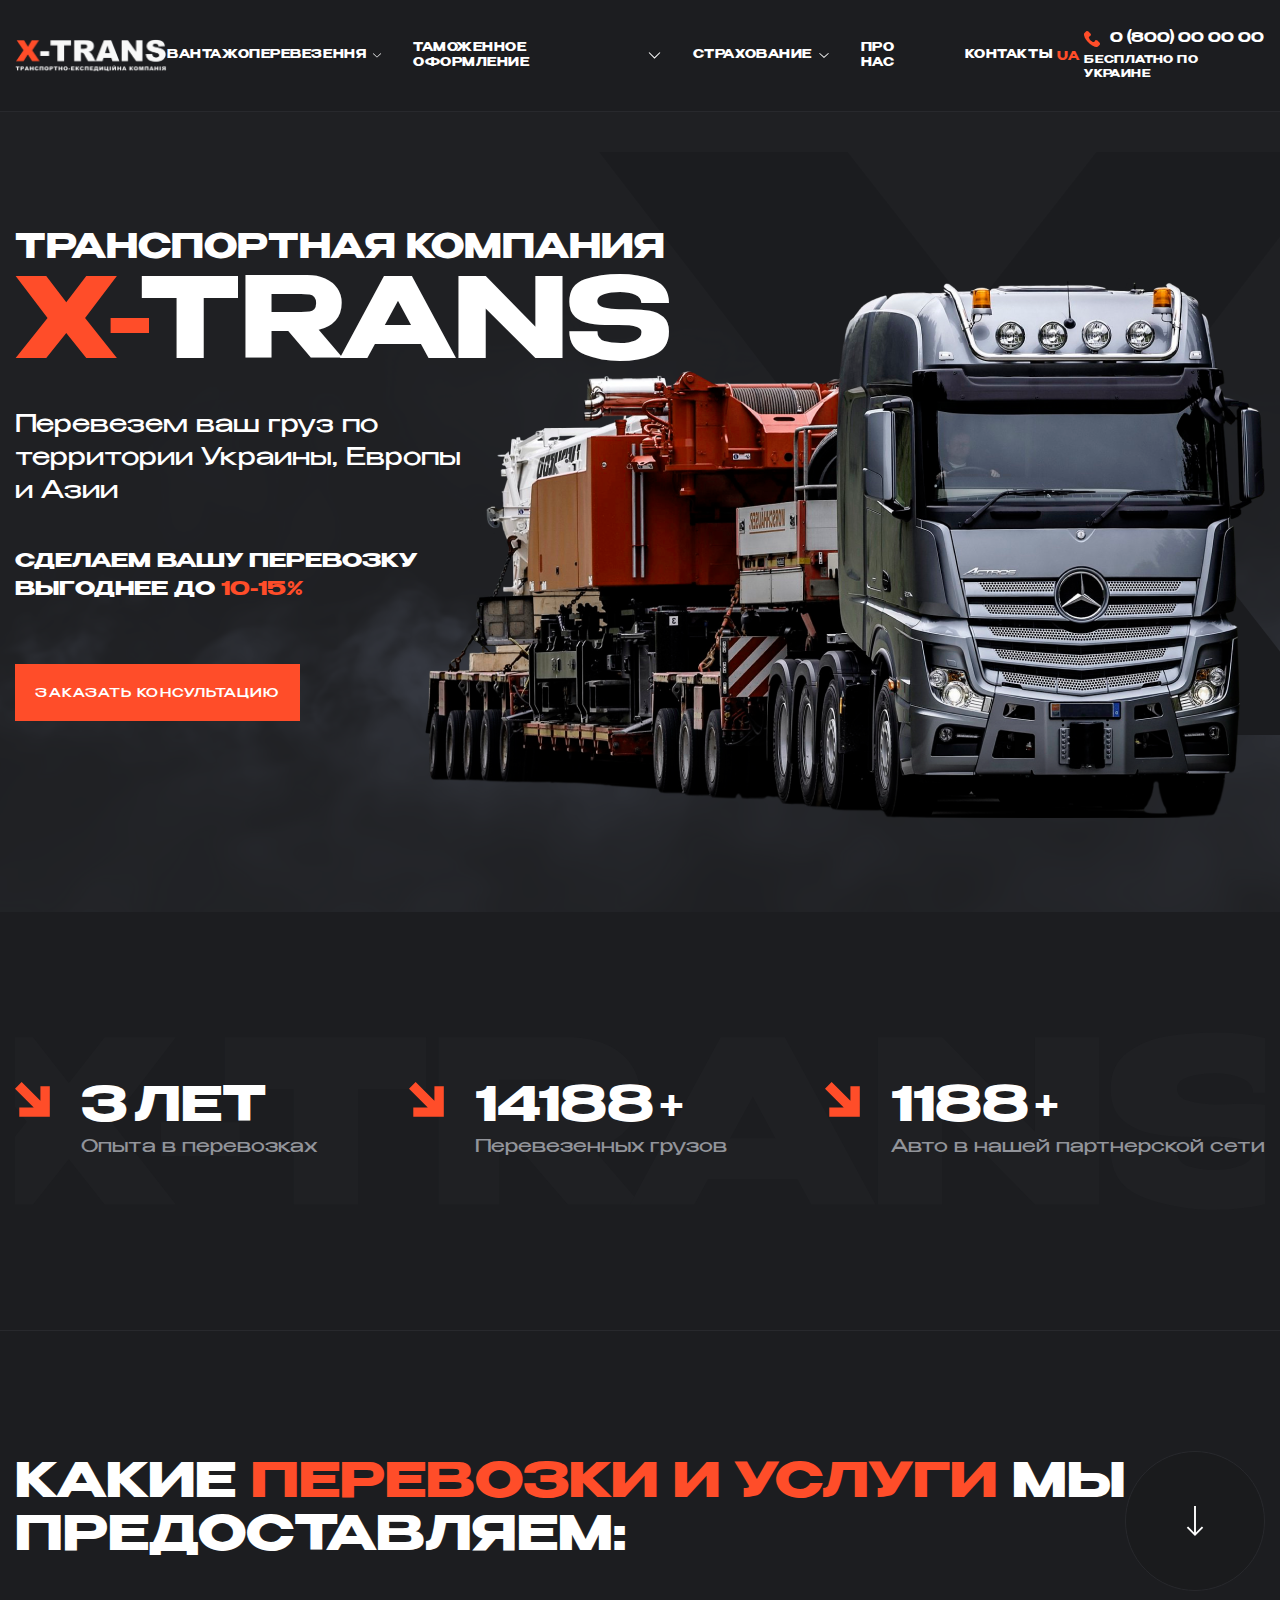
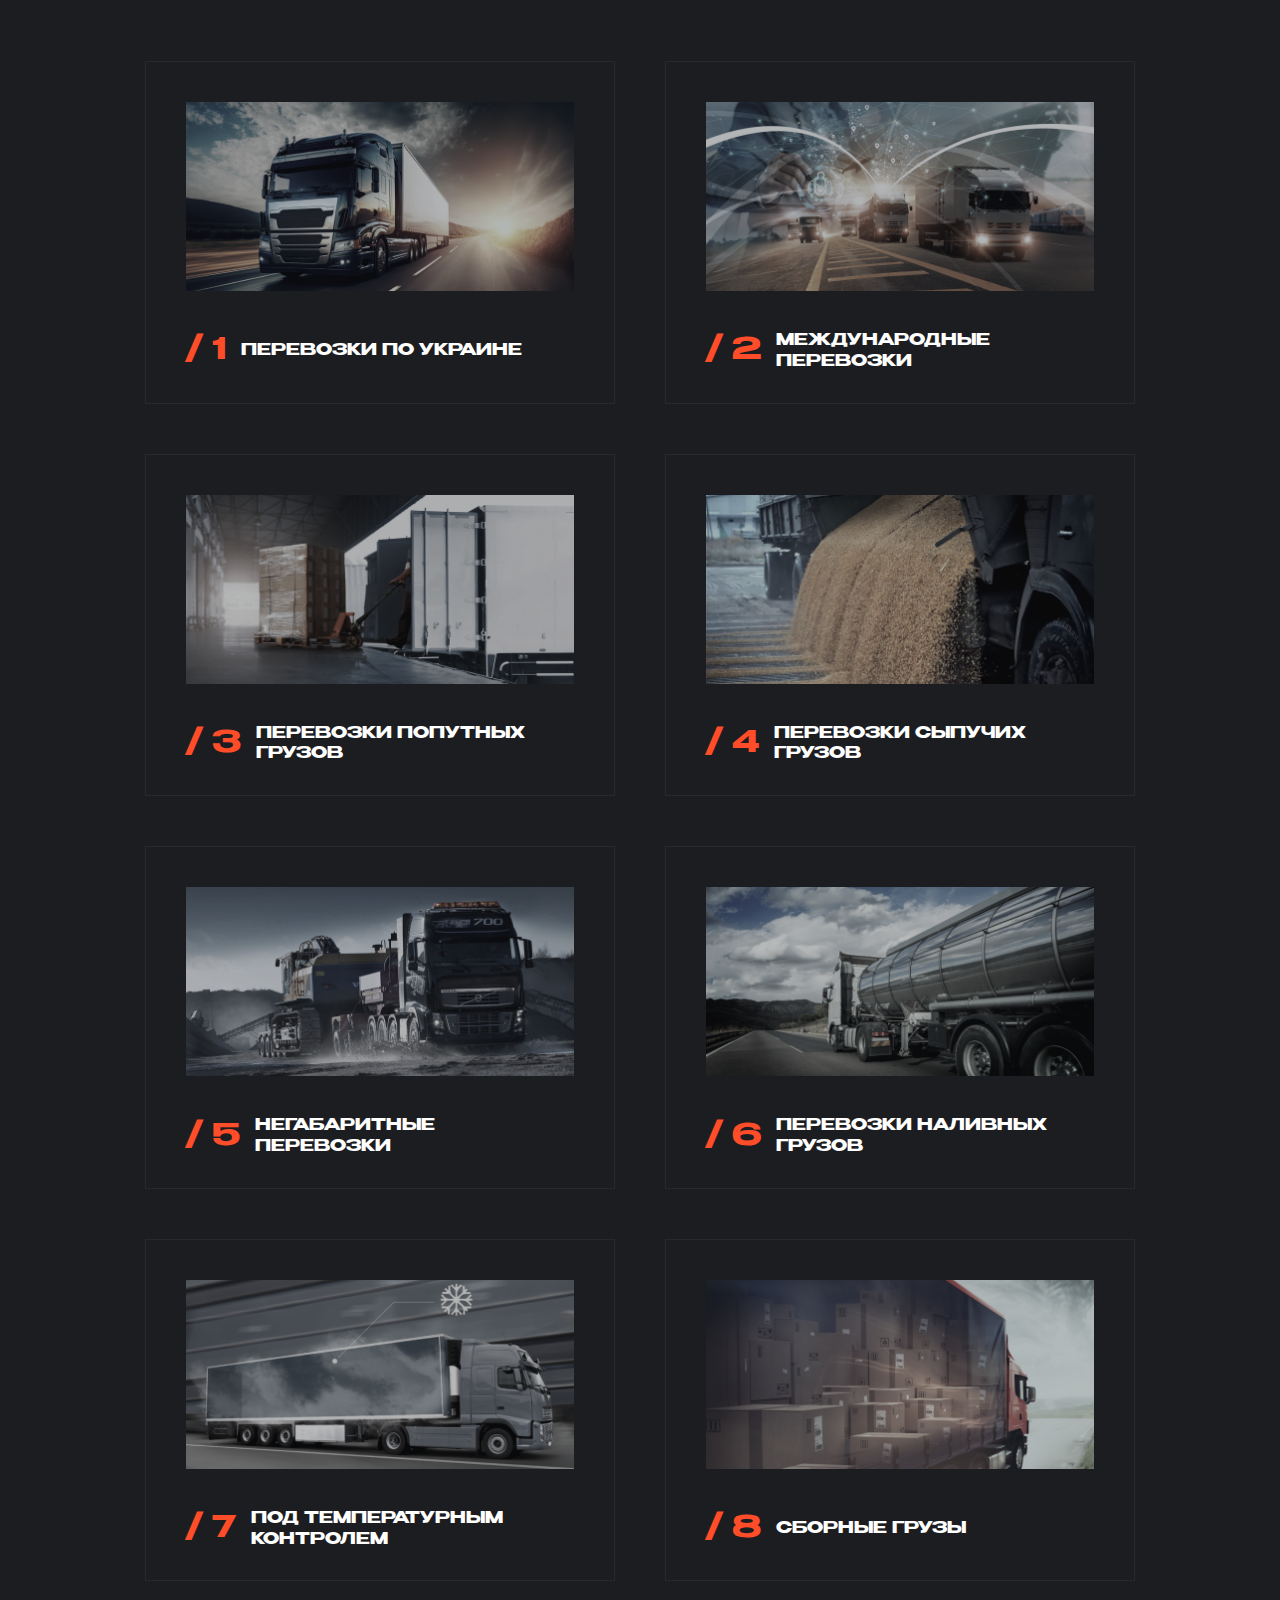
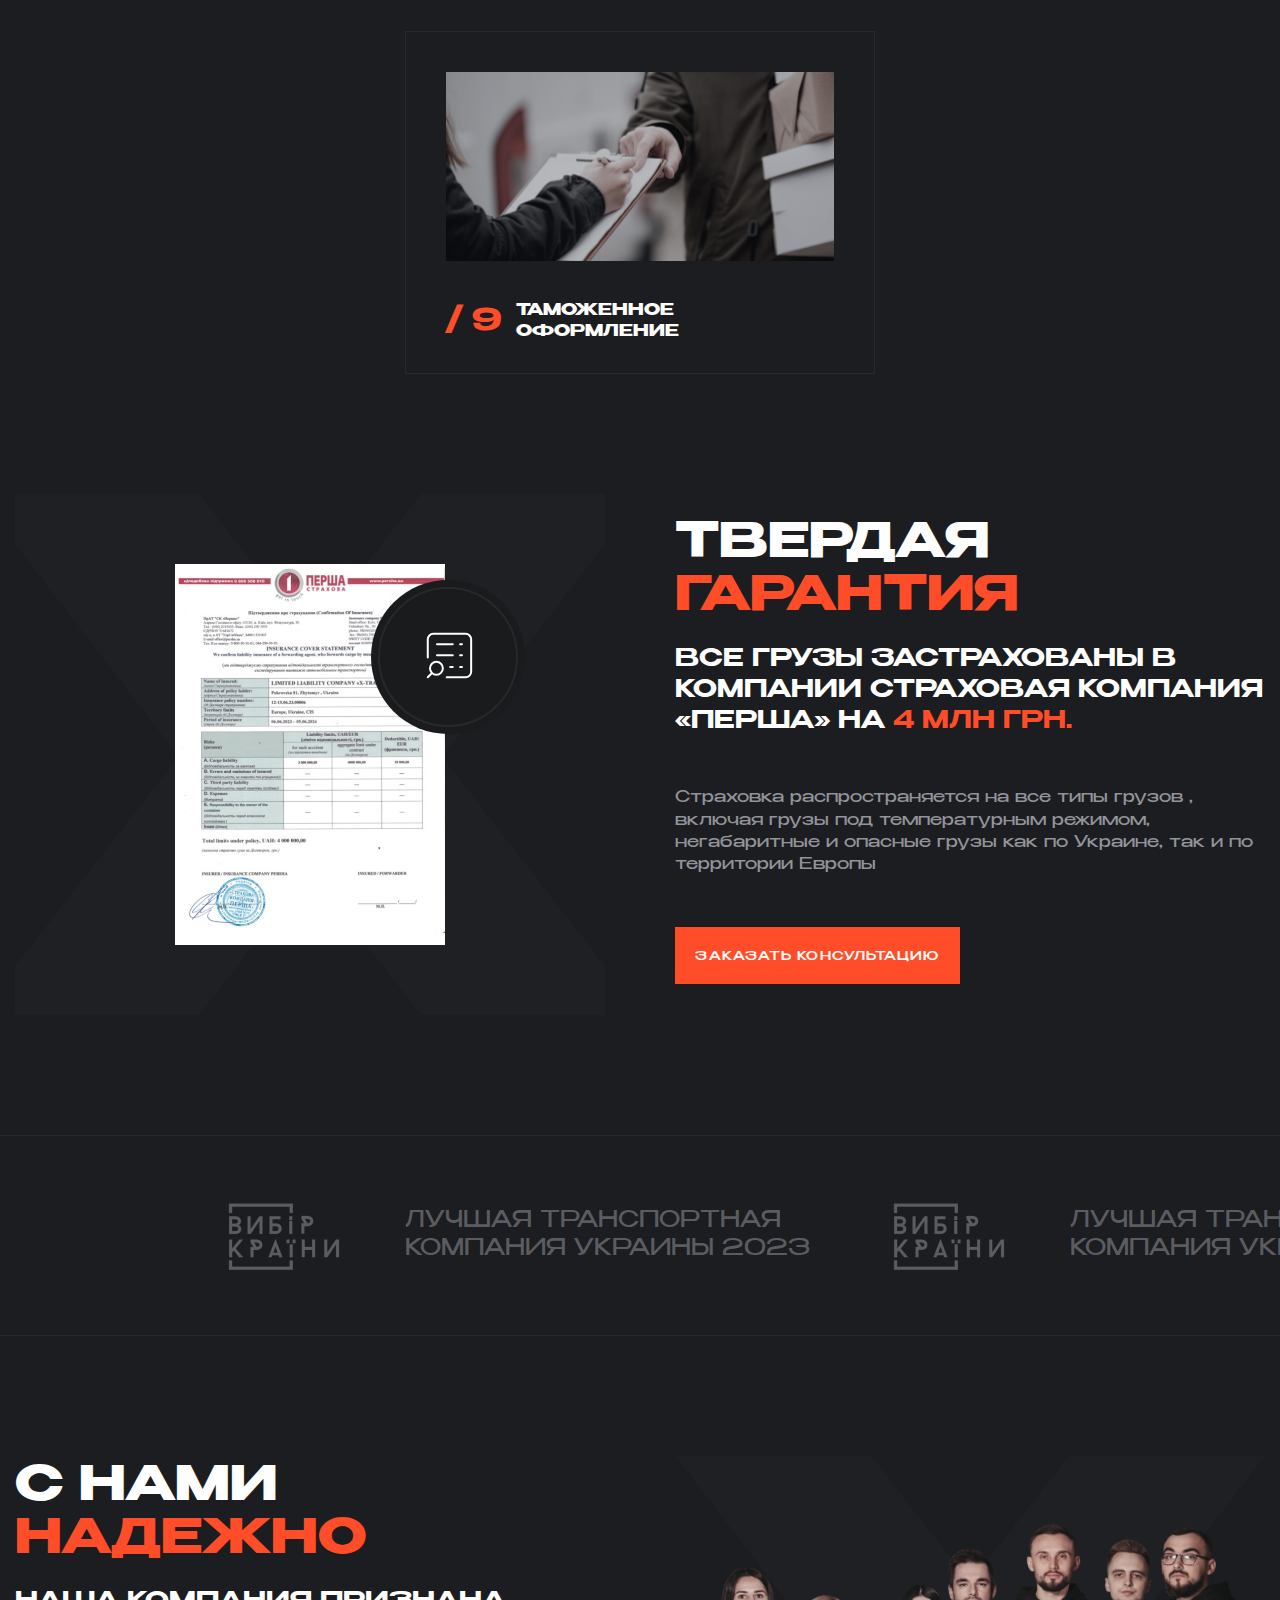
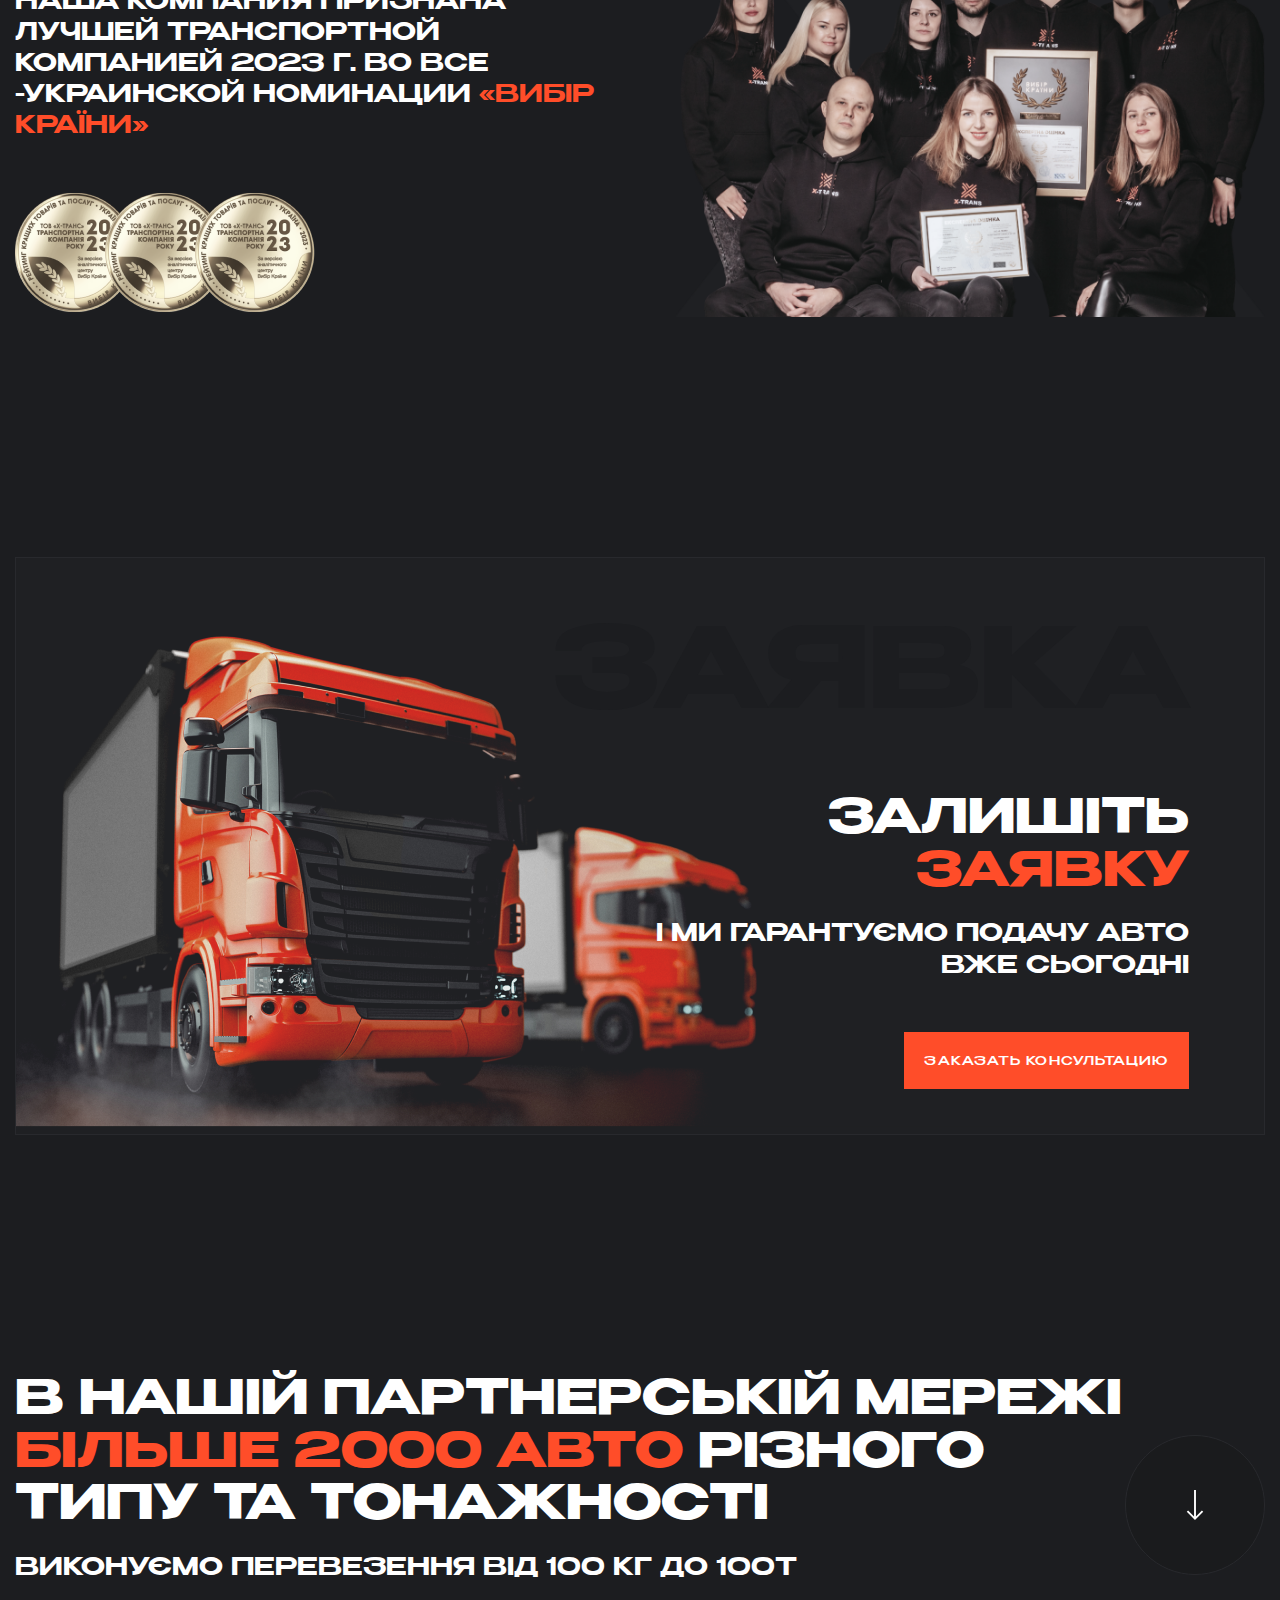
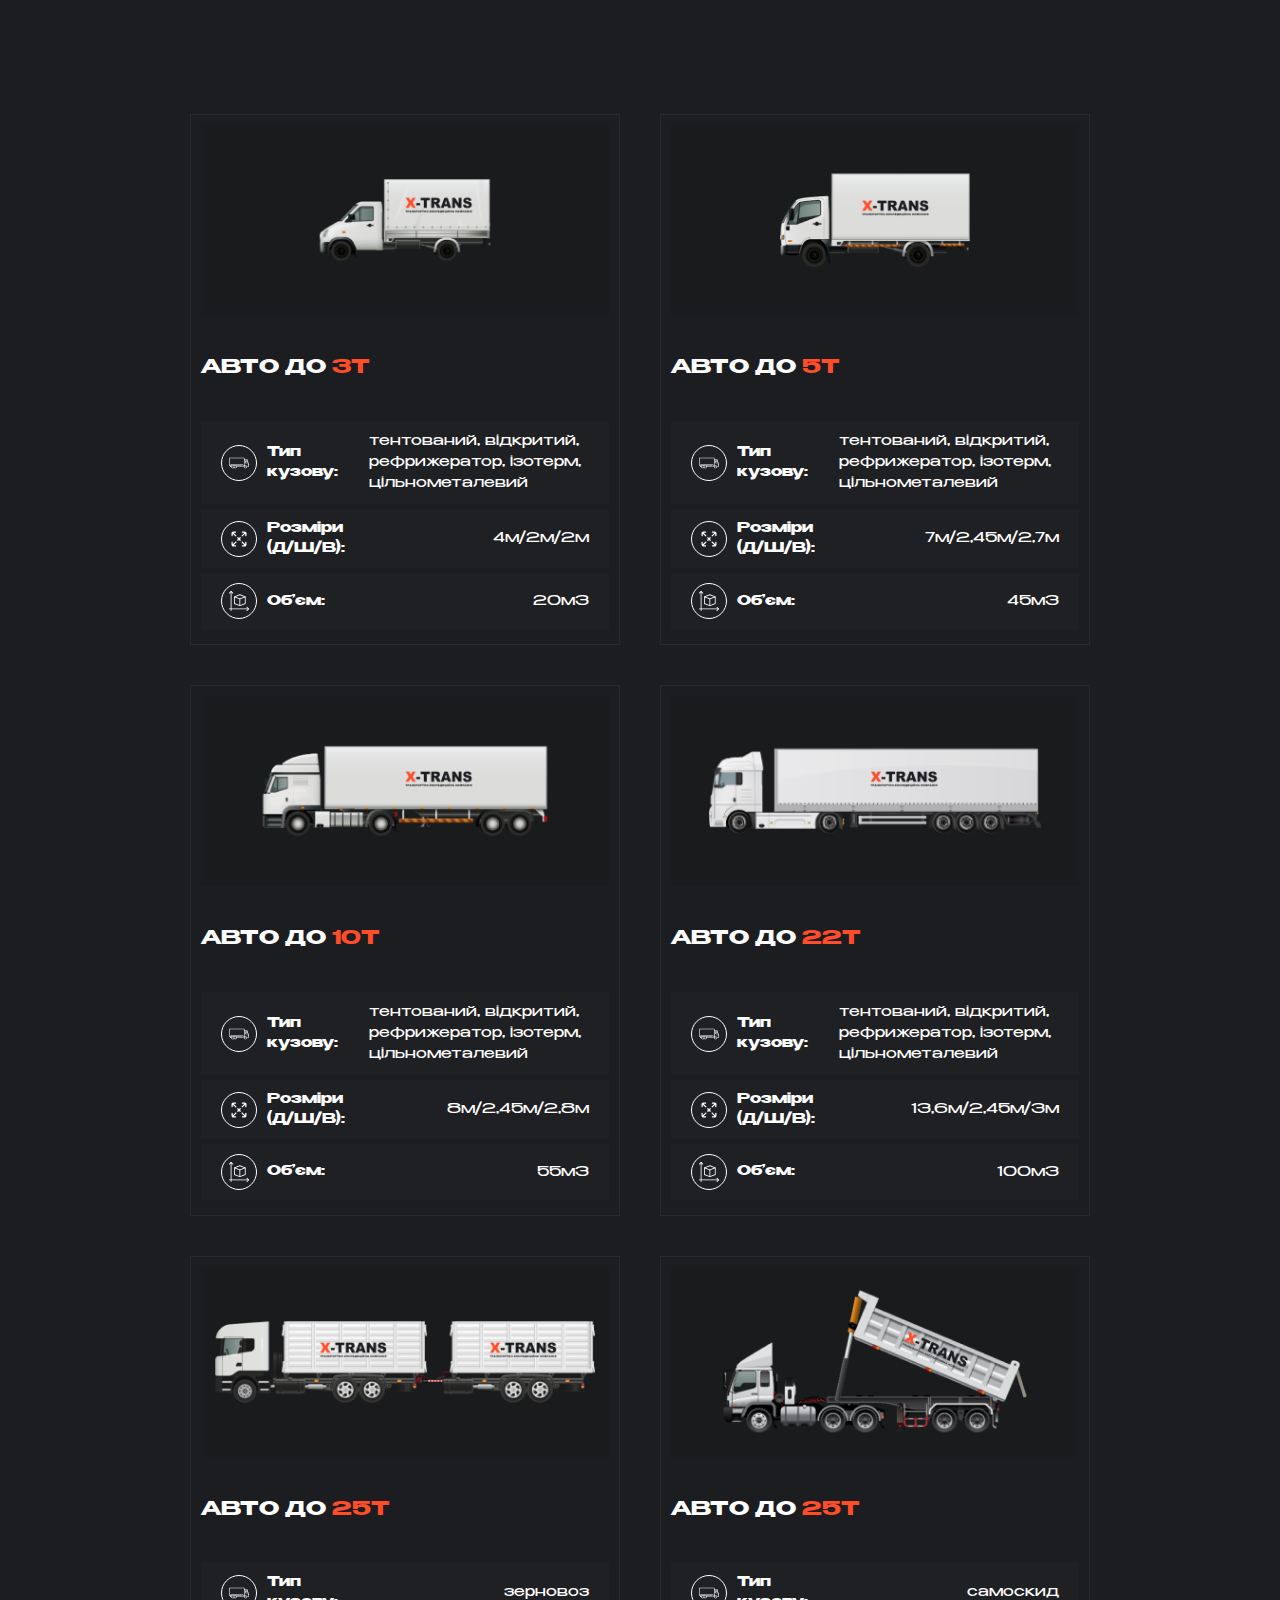
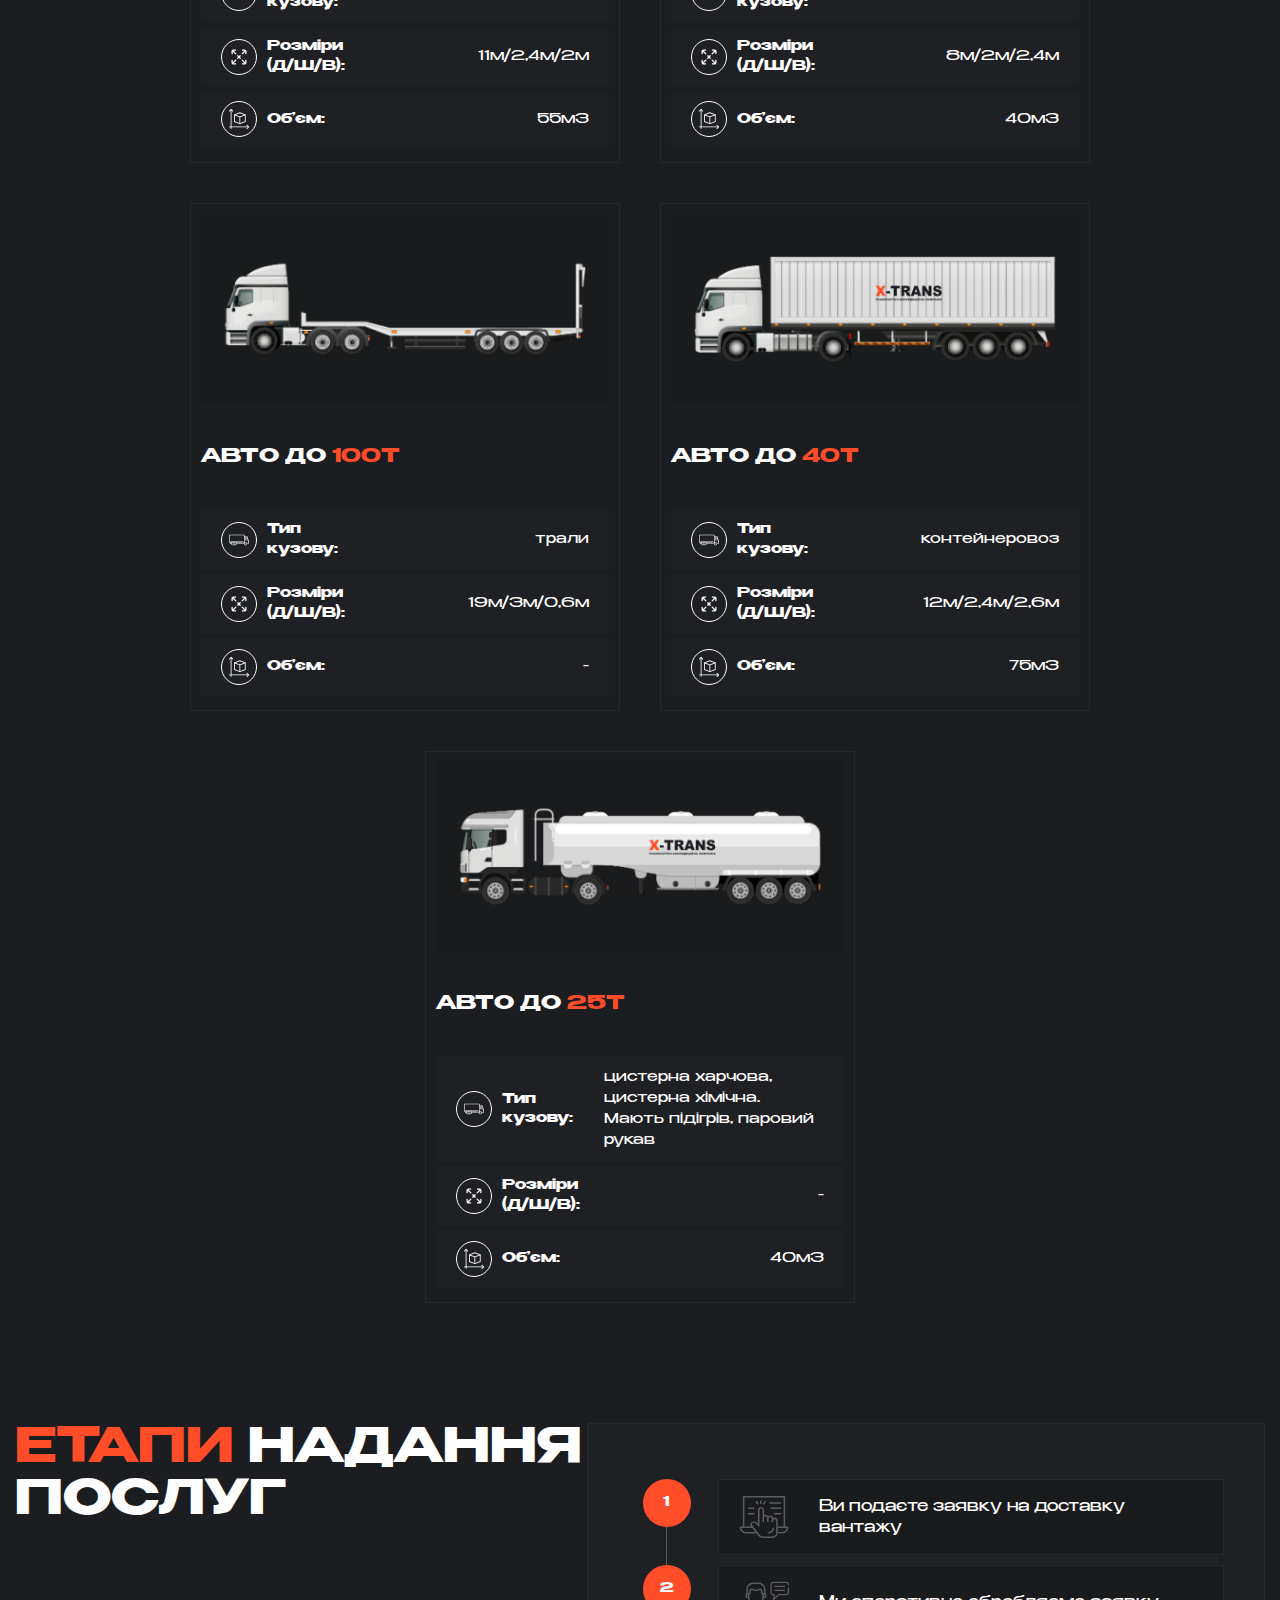
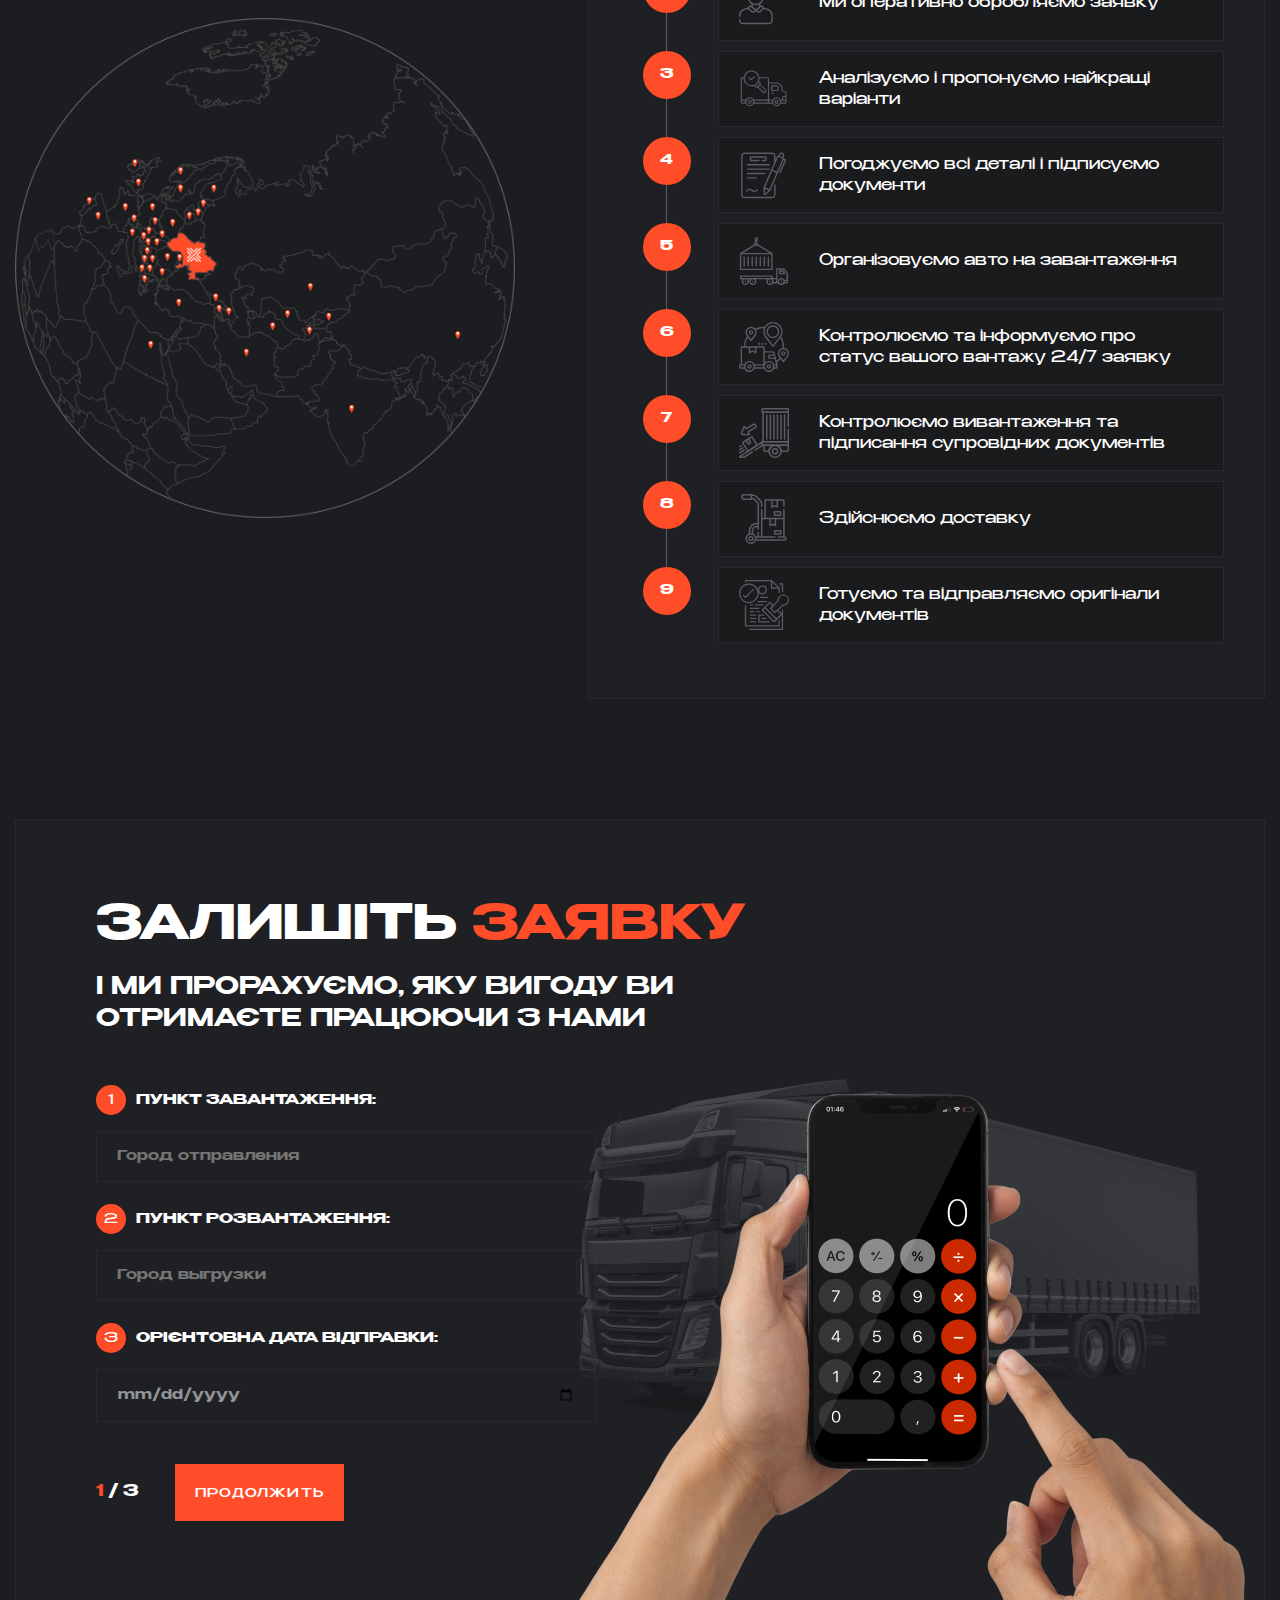
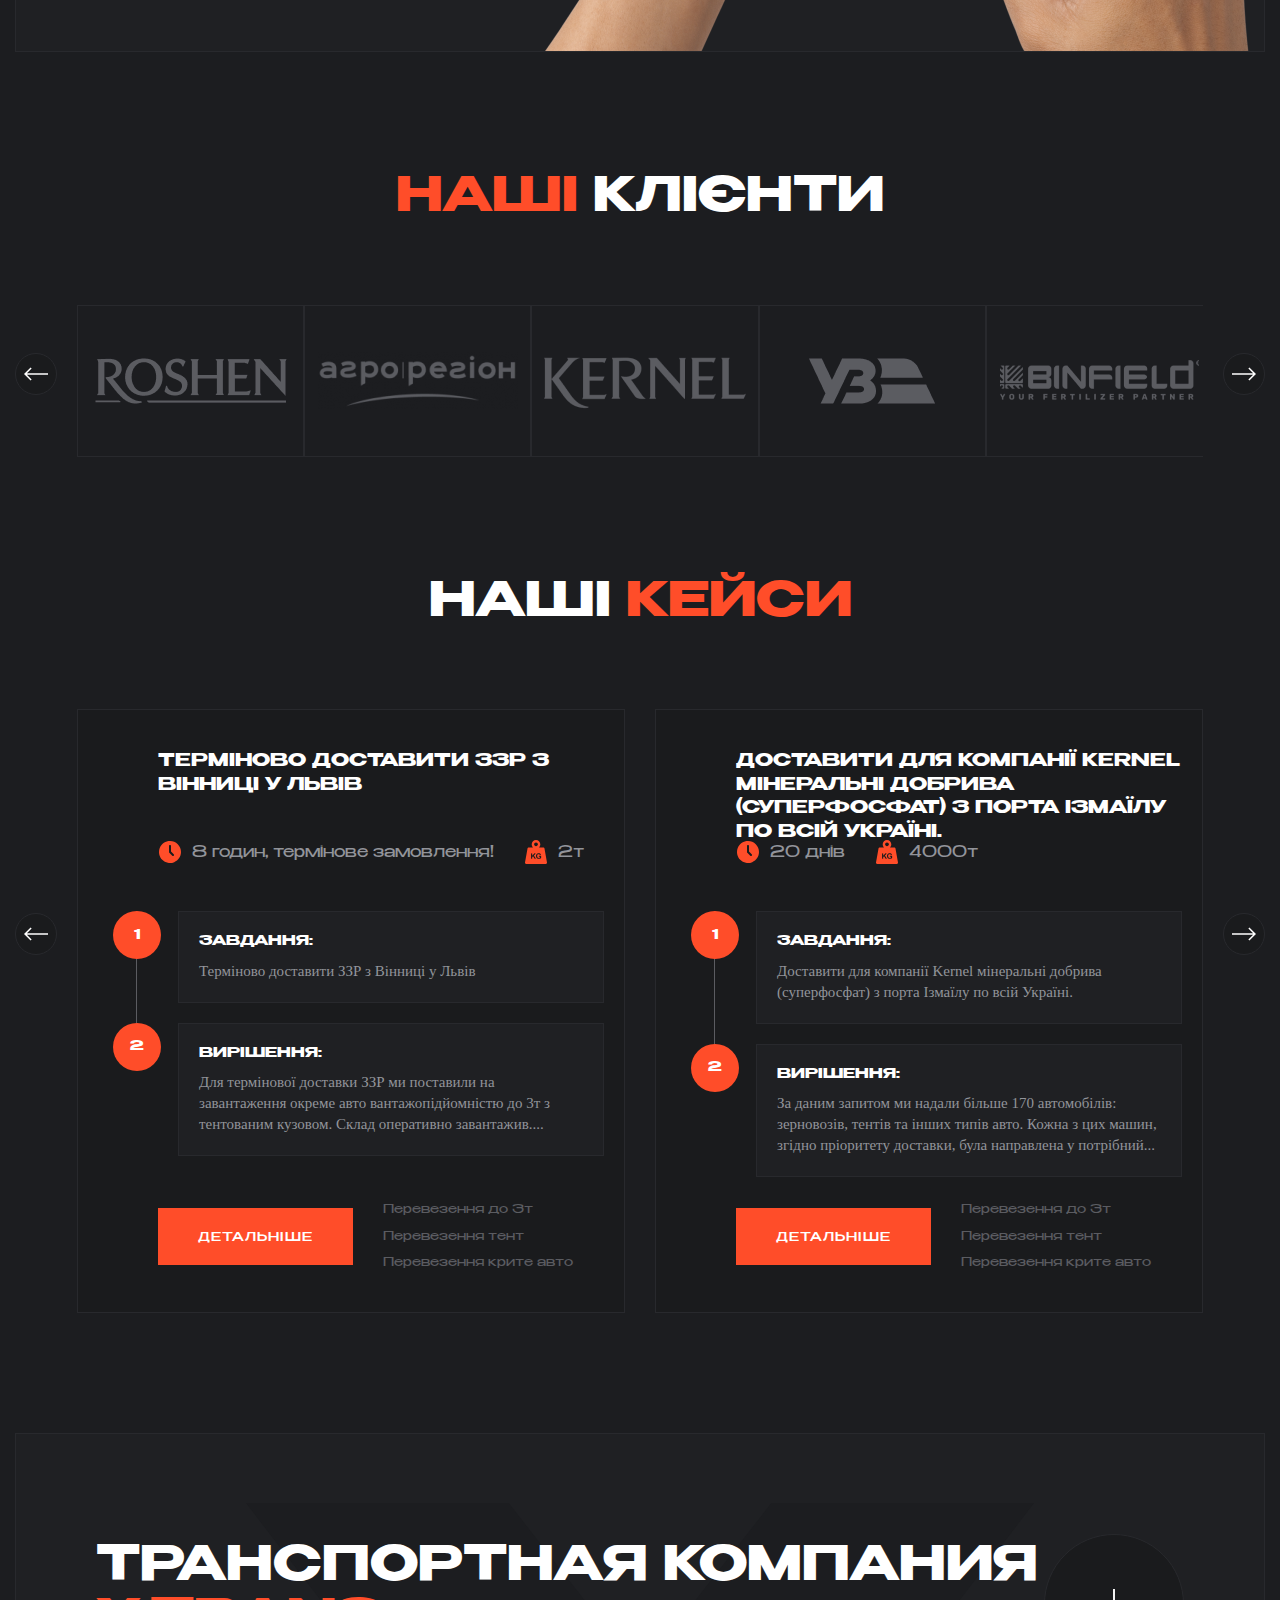
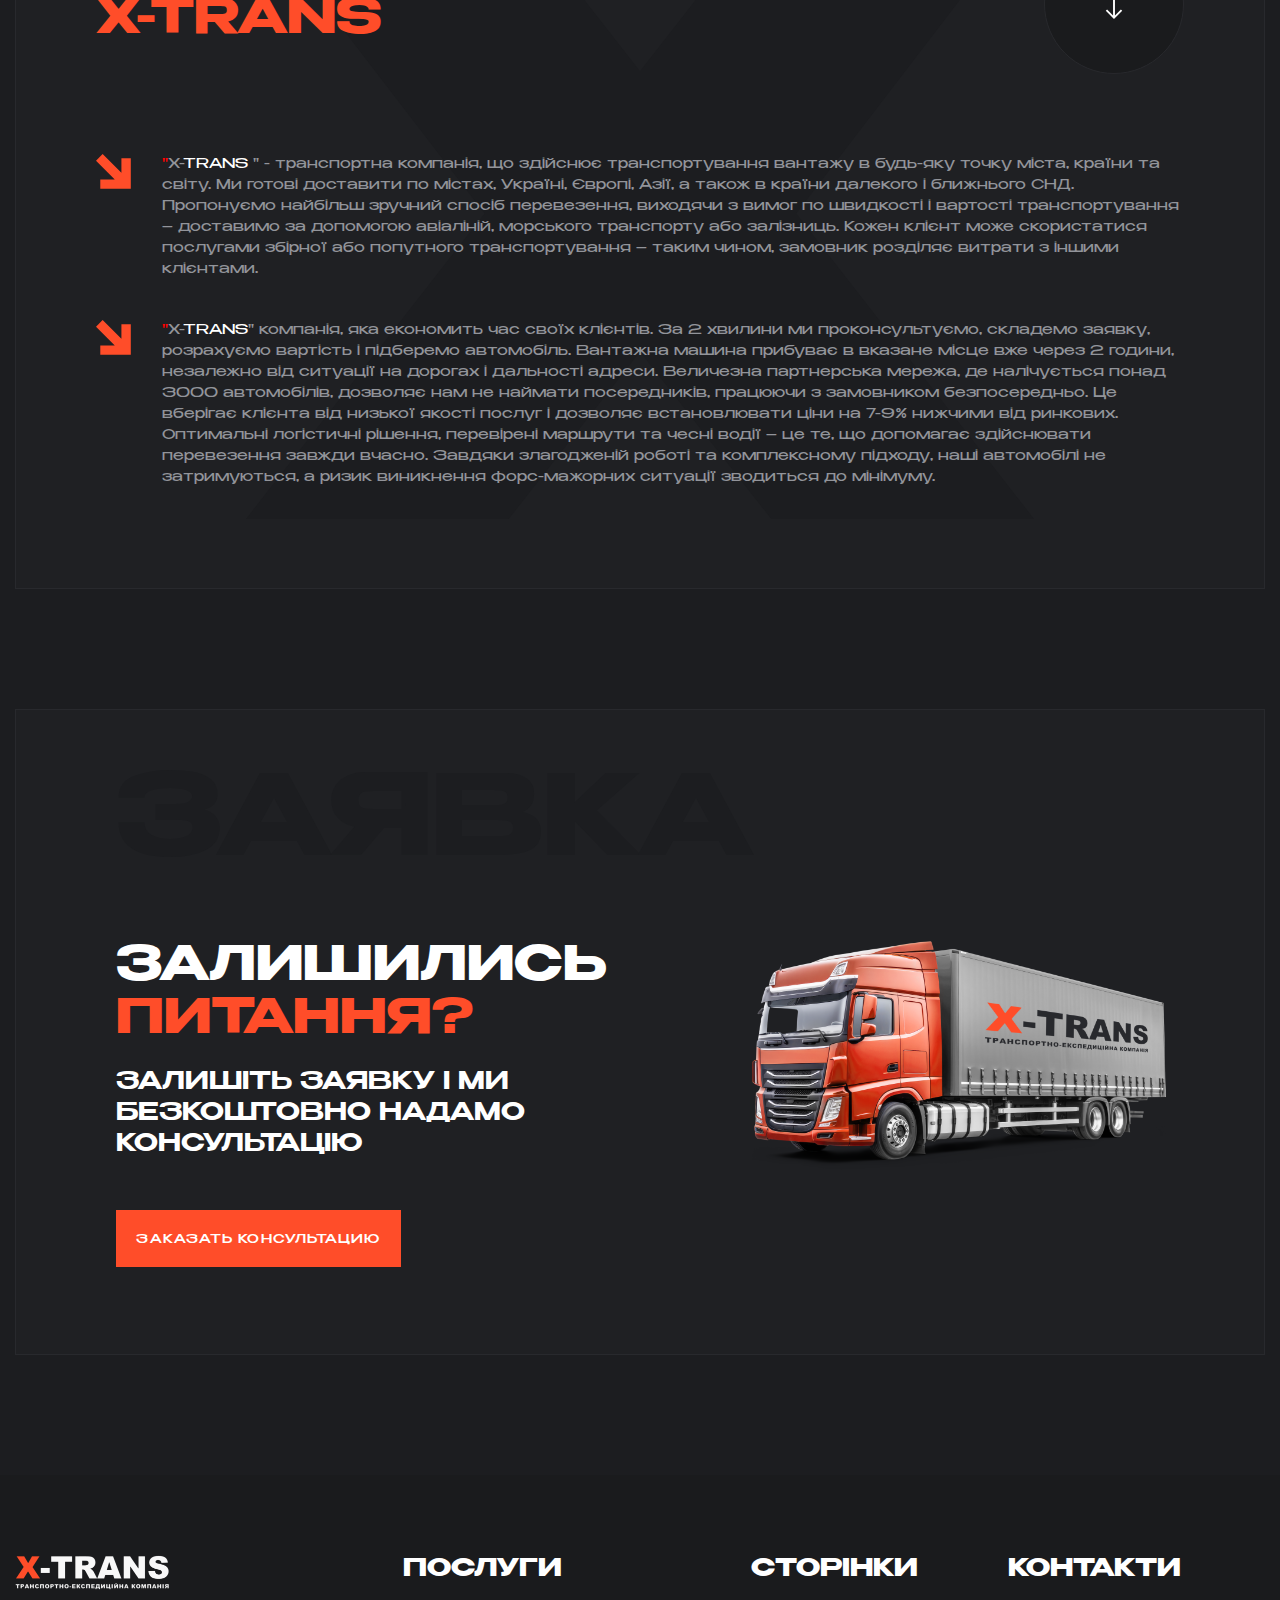
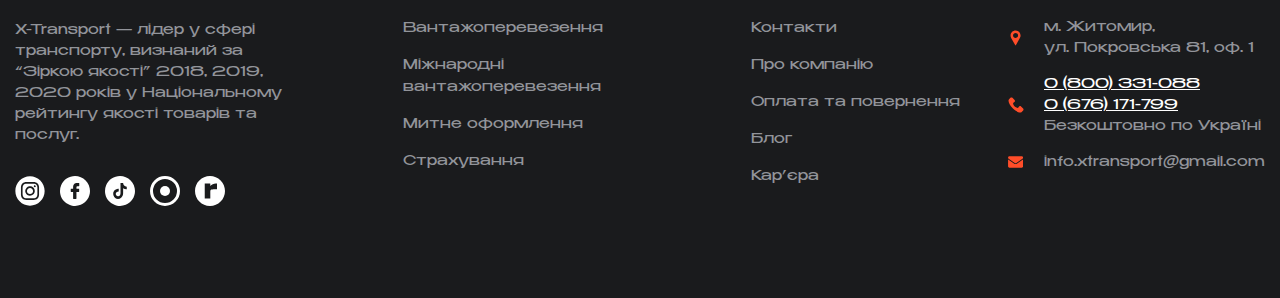
==== index.html @ b25db05f "added new version of style.css" ====
<!DOCTYPE html>
<html lang="en">
  <head>
    <meta charset="UTF-8" />
    <meta name="viewport" content="width=device-width, initial-scale=1.0" />

    <link rel="icon" type="image/png" href="favicon.png" />

    <link rel="stylesheet" href="css/swiper-bundle.min.css" />
    <link rel="stylesheet" href="css/style.css?=v1.3" />
    <link rel="stylesheet" href="css/jquery.fancybox.min.css" />
    <title>X-Transport</title>
  </head>
  <body>
    <!-- Header -->
    <header class="header">
      <div class="container">
        <div class="header__inner">
          <a class="logo" href="index.html">
            <img src="images/logo.png" alt="logo" />
          </a>

          <nav class="nav">
            <ul class="nav__list">
              <li class="nav__item">
                <a class="nav__link" href="#"> Вантажоперевезення </a>
                <a class="drop-menu" href="#">
                  <img src="images/arrow.svg" alt="arow icon" />
                </a>

                <ul class="submenu">
                  <li class="submenu__item">
                    <a class="submenu__link" href="#">Вантажоперевезення</a>
                    <img src="images/right-arrow.svg" alt="arrow icon" />

                    <ul class="submenu-2">
                      <li class="submenu__item--2">
                        <a class="submenu__link--2" href="#">Вантажоперевезення містами</a>
                        <img src="images/right-arrow.svg" alt="arrow icon" />

                        <ul class="submenu-3">
                          <li class="submenu__item--3">
                            <a class="submenu__link--3" href="#">Київ-бровари</a>
                            <a class="submenu__link--3" href="#">Київ-вінниця</a>
                            <a class="submenu__link--3" href="#">харків-дніпро</a>
                          </li>

                          <li class="submenu__item--3">
                            <a class="submenu__link--3" href="#">Київ-харків</a>
                            <a class="submenu__link--3" href="#">Київ-Кривий ріг</a>
                            <a class="submenu__link--3" href="#">харків-Запоріжжя</a>
                          </li>

                          <li class="submenu__item--3">
                            <a class="submenu__link--3" href="#">Київ-Рівне</a>
                            <a class="submenu__link--3" href="#">Київ-черкаси</a>
                            <a class="submenu__link--3" href="#">харків-одеса</a>
                          </li>

                          <li class="submenu__item--3">
                            <a class="submenu__link--3" href="#">Київ-Запоріжжя</a>
                            <a class="submenu__link--3" href="#">Київ-чернівці</a>
                            <a class="submenu__link--3" href="#">дніпро-одеса</a>
                          </li>

                          <li class="submenu__item--3">
                            <a class="submenu__link--3" href="#">Київ-львів</a>
                            <a class="submenu__link--3" href="#">Київ-полтава</a>
                            <a class="submenu__link--3" href="#">Дніпро-Запоріжжя</a>
                          </li>

                          <li class="submenu__item--3">
                            <a class="submenu__link--3" href="#">Київ-дніпро</a>
                            <a class="submenu__link--3" href="#">Київ-суми</a>
                            <a class="submenu__link--3" href="#">Одеса-львів</a>
                          </li>

                          <li class="submenu__item--3">
                            <a class="submenu__link--3" href="#">Київ-одеса</a>
                            <a class="submenu__link--3" href="#">Київ-миколаїв</a>
                            <a class="submenu__link--3" href="#"></a>
                          </li>
                        </ul>
                      </li>
                      <li class="submenu__item--2">
                        <a class="submenu__link--2" href="#">Напрямки вантажоперевезень</a>
                        <img src="images/right-arrow.svg" alt="arrow icon" />

                        <ul class="submenu-3">
                          <li class="submenu__item--3">
                            <a class="submenu__link--3" href="#">Київ-бровари</a>
                            <a class="submenu__link--3" href="#">Київ-вінниця</a>
                            <a class="submenu__link--3" href="#">харків-дніпро</a>
                          </li>

                          <li class="submenu__item--3">
                            <a class="submenu__link--3" href="#">Київ-харків</a>
                            <a class="submenu__link--3" href="#">Київ-Кривий ріг</a>
                            <a class="submenu__link--3" href="#">харків-Запоріжжя</a>
                          </li>

                          <li class="submenu__item--3">
                            <a class="submenu__link--3" href="#">Київ-Рівне</a>
                            <a class="submenu__link--3" href="#">Київ-черкаси</a>
                            <a class="submenu__link--3" href="#">харків-одеса</a>
                          </li>

                          <li class="submenu__item--3">
                            <a class="submenu__link--3" href="#">Київ-Запоріжжя</a>
                            <a class="submenu__link--3" href="#">Київ-чернівці</a>
                            <a class="submenu__link--3" href="#">дніпро-одеса</a>
                          </li>

                          <li class="submenu__item--3">
                            <a class="submenu__link--3" href="#">Київ-львів</a>
                            <a class="submenu__link--3" href="#">Київ-полтава</a>
                            <a class="submenu__link--3" href="#">Дніпро-Запоріжжя</a>
                          </li>

                          <li class="submenu__item--3">
                            <a class="submenu__link--3" href="#">Київ-дніпро</a>
                            <a class="submenu__link--3" href="#">Київ-суми</a>
                            <a class="submenu__link--3" href="#">Одеса-львів</a>
                          </li>

                          <li class="submenu__item--3">
                            <a class="submenu__link--3" href="#">Київ-одеса</a>
                            <a class="submenu__link--3" href="#">Київ-миколаїв</a>
                            <a class="submenu__link--3" href="#"></a>
                          </li>
                        </ul>
                      </li>
                      <li class="submenu__item--2">
                        <a class="submenu__link--2" href="#">попутні Вантажоперевезення</a>
                        <img src="images/right-arrow.svg" alt="arrow icon" />

                        <ul class="submenu-3">
                          <li class="submenu__item--3">
                            <a class="submenu__link--3" href="#">Київ-бровари</a>
                            <a class="submenu__link--3" href="#">Київ-вінниця</a>
                            <a class="submenu__link--3" href="#">харків-дніпро</a>
                          </li>

                          <li class="submenu__item--3">
                            <a class="submenu__link--3" href="#">Київ-харків</a>
                            <a class="submenu__link--3" href="#">Київ-Кривий ріг</a>
                            <a class="submenu__link--3" href="#">харків-Запоріжжя</a>
                          </li>

                          <li class="submenu__item--3">
                            <a class="submenu__link--3" href="#">Київ-Рівне</a>
                            <a class="submenu__link--3" href="#">Київ-черкаси</a>
                            <a class="submenu__link--3" href="#">харків-одеса</a>
                          </li>

                          <li class="submenu__item--3">
                            <a class="submenu__link--3" href="#">Київ-Запоріжжя</a>
                            <a class="submenu__link--3" href="#">Київ-чернівці</a>
                            <a class="submenu__link--3" href="#">дніпро-одеса</a>
                          </li>

                          <li class="submenu__item--3">
                            <a class="submenu__link--3" href="#">Київ-львів</a>
                            <a class="submenu__link--3" href="#">Київ-полтава</a>
                            <a class="submenu__link--3" href="#">Дніпро-Запоріжжя</a>
                          </li>

                          <li class="submenu__item--3">
                            <a class="submenu__link--3" href="#">Київ-дніпро</a>
                            <a class="submenu__link--3" href="#">Київ-суми</a>
                            <a class="submenu__link--3" href="#">Одеса-львів</a>
                          </li>

                          <li class="submenu__item--3">
                            <a class="submenu__link--3" href="#">Київ-одеса</a>
                            <a class="submenu__link--3" href="#">Київ-миколаїв</a>
                            <a class="submenu__link--3" href="#"></a>
                          </li>
                        </ul>
                      </li>
                    </ul>
                  </li>
                  <li class="submenu__item">
                    <a class="submenu__link" href="#">Міжнародні Вантажоперевезення</a>
                    <img src="images/right-arrow.svg" alt="arrow icon" />
                    <ul class="submenu-2">
                      <li class="submenu__item--2">
                        <a class="submenu__link--2" href="#">Вантажоперевезення містами</a>
                        <img src="images/right-arrow.svg" alt="arrow icon" />
                        <ul class="submenu-3">
                          <li class="submenu__item--3">
                            <a class="submenu__link--3" href="#">Київ-бровари</a>
                            <a class="submenu__link--3" href="#">Київ-вінниця</a>
                            <a class="submenu__link--3" href="#">харків-дніпро</a>
                          </li>

                          <li class="submenu__item--3">
                            <a class="submenu__link--3" href="#">Київ-харків</a>
                            <a class="submenu__link--3" href="#">Київ-Кривий ріг</a>
                            <a class="submenu__link--3" href="#">харків-Запоріжжя</a>
                          </li>

                          <li class="submenu__item--3">
                            <a class="submenu__link--3" href="#">Київ-Рівне</a>
                            <a class="submenu__link--3" href="#">Київ-черкаси</a>
                            <a class="submenu__link--3" href="#">харків-одеса</a>
                          </li>

                          <li class="submenu__item--3">
                            <a class="submenu__link--3" href="#">Київ-Запоріжжя</a>
                            <a class="submenu__link--3" href="#">Київ-чернівці</a>
                            <a class="submenu__link--3" href="#">дніпро-одеса</a>
                          </li>

                          <li class="submenu__item--3">
                            <a class="submenu__link--3" href="#">Київ-львів</a>
                            <a class="submenu__link--3" href="#">Київ-полтава</a>
                            <a class="submenu__link--3" href="#">Дніпро-Запоріжжя</a>
                          </li>

                          <li class="submenu__item--3">
                            <a class="submenu__link--3" href="#">Київ-дніпро</a>
                            <a class="submenu__link--3" href="#">Київ-суми</a>
                            <a class="submenu__link--3" href="#">Одеса-львів</a>
                          </li>

                          <li class="submenu__item--3">
                            <a class="submenu__link--3" href="#">Київ-одеса</a>
                            <a class="submenu__link--3" href="#">Київ-миколаїв</a>
                            <a class="submenu__link--3" href="#"></a>
                          </li>
                        </ul>
                      </li>
                      <li class="submenu__item--2">
                        <a class="submenu__link--2" href="#">Напрямки вантажоперевезень</a>
                        <img src="images/right-arrow.svg" alt="arrow icon" />
                        <ul class="submenu-3">
                          <li class="submenu__item--3">
                            <a class="submenu__link--3" href="#">Київ-бровари</a>
                            <a class="submenu__link--3" href="#">Київ-вінниця</a>
                            <a class="submenu__link--3" href="#">харків-дніпро</a>
                          </li>

                          <li class="submenu__item--3">
                            <a class="submenu__link--3" href="#">Київ-харків</a>
                            <a class="submenu__link--3" href="#">Київ-Кривий ріг</a>
                            <a class="submenu__link--3" href="#">харків-Запоріжжя</a>
                          </li>

                          <li class="submenu__item--3">
                            <a class="submenu__link--3" href="#">Київ-Рівне</a>
                            <a class="submenu__link--3" href="#">Київ-черкаси</a>
                            <a class="submenu__link--3" href="#">харків-одеса</a>
                          </li>

                          <li class="submenu__item--3">
                            <a class="submenu__link--3" href="#">Київ-Запоріжжя</a>
                            <a class="submenu__link--3" href="#">Київ-чернівці</a>
                            <a class="submenu__link--3" href="#">дніпро-одеса</a>
                          </li>

                          <li class="submenu__item--3">
                            <a class="submenu__link--3" href="#">Київ-львів</a>
                            <a class="submenu__link--3" href="#">Київ-полтава</a>
                            <a class="submenu__link--3" href="#">Дніпро-Запоріжжя</a>
                          </li>

                          <li class="submenu__item--3">
                            <a class="submenu__link--3" href="#">Київ-дніпро</a>
                            <a class="submenu__link--3" href="#">Київ-суми</a>
                            <a class="submenu__link--3" href="#">Одеса-львів</a>
                          </li>

                          <li class="submenu__item--3">
                            <a class="submenu__link--3" href="#">Київ-одеса</a>
                            <a class="submenu__link--3" href="#">Київ-миколаїв</a>
                            <a class="submenu__link--3" href="#"></a>
                          </li>
                        </ul>
                      </li>
                      <li class="submenu__item--2">
                        <a class="submenu__link--2" href="#">попутні Вантажоперевезення</a>
                        <img src="images/right-arrow.svg" alt="arrow icon" />
                        <ul class="submenu-3">
                          <li class="submenu__item--3">
                            <a class="submenu__link--3" href="#">Київ-бровари</a>
                            <a class="submenu__link--3" href="#">Київ-вінниця</a>
                            <a class="submenu__link--3" href="#">харків-дніпро</a>
                          </li>

                          <li class="submenu__item--3">
                            <a class="submenu__link--3" href="#">Київ-харків</a>
                            <a class="submenu__link--3" href="#">Київ-Кривий ріг</a>
                            <a class="submenu__link--3" href="#">харків-Запоріжжя</a>
                          </li>

                          <li class="submenu__item--3">
                            <a class="submenu__link--3" href="#">Київ-Рівне</a>
                            <a class="submenu__link--3" href="#">Київ-черкаси</a>
                            <a class="submenu__link--3" href="#">харків-одеса</a>
                          </li>

                          <li class="submenu__item--3">
                            <a class="submenu__link--3" href="#">Київ-Запоріжжя</a>
                            <a class="submenu__link--3" href="#">Київ-чернівці</a>
                            <a class="submenu__link--3" href="#">дніпро-одеса</a>
                          </li>

                          <li class="submenu__item--3">
                            <a class="submenu__link--3" href="#">Київ-львів</a>
                            <a class="submenu__link--3" href="#">Київ-полтава</a>
                            <a class="submenu__link--3" href="#">Дніпро-Запоріжжя</a>
                          </li>

                          <li class="submenu__item--3">
                            <a class="submenu__link--3" href="#">Київ-дніпро</a>
                            <a class="submenu__link--3" href="#">Київ-суми</a>
                            <a class="submenu__link--3" href="#">Одеса-львів</a>
                          </li>

                          <li class="submenu__item--3">
                            <a class="submenu__link--3" href="#">Київ-одеса</a>
                            <a class="submenu__link--3" href="#">Київ-миколаїв</a>
                            <a class="submenu__link--3" href="#"></a>
                          </li>
                        </ul>
                      </li>
                    </ul>
                  </li>
                  <li class="submenu__item">
                    <a class="submenu__link" href="#">Типи Вантажоперевезень</a>
                    <img src="images/right-arrow.svg" alt="arrow icon" />
                    <ul class="submenu-2">
                      <li class="submenu__item--2">
                        <a class="submenu__link--2" href="#">Вантажоперевезення містами</a>
                        <img src="images/right-arrow.svg" alt="arrow icon" />
                        <ul class="submenu-3">
                          <li class="submenu__item--3">
                            <a class="submenu__link--3" href="#">Київ-бровари</a>
                            <a class="submenu__link--3" href="#">Київ-вінниця</a>
                            <a class="submenu__link--3" href="#">харків-дніпро</a>
                          </li>

                          <li class="submenu__item--3">
                            <a class="submenu__link--3" href="#">Київ-харків</a>
                            <a class="submenu__link--3" href="#">Київ-Кривий ріг</a>
                            <a class="submenu__link--3" href="#">харків-Запоріжжя</a>
                          </li>

                          <li class="submenu__item--3">
                            <a class="submenu__link--3" href="#">Київ-Рівне</a>
                            <a class="submenu__link--3" href="#">Київ-черкаси</a>
                            <a class="submenu__link--3" href="#">харків-одеса</a>
                          </li>

                          <li class="submenu__item--3">
                            <a class="submenu__link--3" href="#">Київ-Запоріжжя</a>
                            <a class="submenu__link--3" href="#">Київ-чернівці</a>
                            <a class="submenu__link--3" href="#">дніпро-одеса</a>
                          </li>

                          <li class="submenu__item--3">
                            <a class="submenu__link--3" href="#">Київ-львів</a>
                            <a class="submenu__link--3" href="#">Київ-полтава</a>
                            <a class="submenu__link--3" href="#">Дніпро-Запоріжжя</a>
                          </li>

                          <li class="submenu__item--3">
                            <a class="submenu__link--3" href="#">Київ-дніпро</a>
                            <a class="submenu__link--3" href="#">Київ-суми</a>
                            <a class="submenu__link--3" href="#">Одеса-львів</a>
                          </li>

                          <li class="submenu__item--3">
                            <a class="submenu__link--3" href="#">Київ-одеса</a>
                            <a class="submenu__link--3" href="#">Київ-миколаїв</a>
                            <a class="submenu__link--3" href="#"></a>
                          </li>
                        </ul>
                      </li>
                      <li class="submenu__item--2">
                        <a class="submenu__link--2" href="#">Напрямки вантажоперевезень</a>
                        <img src="images/right-arrow.svg" alt="arrow icon" />
                        <ul class="submenu-3">
                          <li class="submenu__item--3">
                            <a class="submenu__link--3" href="#">Київ-бровари</a>
                            <a class="submenu__link--3" href="#">Київ-вінниця</a>
                            <a class="submenu__link--3" href="#">харків-дніпро</a>
                          </li>

                          <li class="submenu__item--3">
                            <a class="submenu__link--3" href="#">Київ-харків</a>
                            <a class="submenu__link--3" href="#">Київ-Кривий ріг</a>
                            <a class="submenu__link--3" href="#">харків-Запоріжжя</a>
                          </li>

                          <li class="submenu__item--3">
                            <a class="submenu__link--3" href="#">Київ-Рівне</a>
                            <a class="submenu__link--3" href="#">Київ-черкаси</a>
                            <a class="submenu__link--3" href="#">харків-одеса</a>
                          </li>

                          <li class="submenu__item--3">
                            <a class="submenu__link--3" href="#">Київ-Запоріжжя</a>
                            <a class="submenu__link--3" href="#">Київ-чернівці</a>
                            <a class="submenu__link--3" href="#">дніпро-одеса</a>
                          </li>

                          <li class="submenu__item--3">
                            <a class="submenu__link--3" href="#">Київ-львів</a>
                            <a class="submenu__link--3" href="#">Київ-полтава</a>
                            <a class="submenu__link--3" href="#">Дніпро-Запоріжжя</a>
                          </li>

                          <li class="submenu__item--3">
                            <a class="submenu__link--3" href="#">Київ-дніпро</a>
                            <a class="submenu__link--3" href="#">Київ-суми</a>
                            <a class="submenu__link--3" href="#">Одеса-львів</a>
                          </li>

                          <li class="submenu__item--3">
                            <a class="submenu__link--3" href="#">Київ-одеса</a>
                            <a class="submenu__link--3" href="#">Київ-миколаїв</a>
                            <a class="submenu__link--3" href="#"></a>
                          </li>
                        </ul>
                      </li>
                      <li class="submenu__item--2">
                        <a class="submenu__link--2" href="#">попутні Вантажоперевезення</a>
                        <img src="images/right-arrow.svg" alt="arrow icon" />
                        <ul class="submenu-3">
                          <li class="submenu__item--3">
                            <a class="submenu__link--3" href="#">Київ-бровари</a>
                            <a class="submenu__link--3" href="#">Київ-вінниця</a>
                            <a class="submenu__link--3" href="#">харків-дніпро</a>
                          </li>

                          <li class="submenu__item--3">
                            <a class="submenu__link--3" href="#">Київ-харків</a>
                            <a class="submenu__link--3" href="#">Київ-Кривий ріг</a>
                            <a class="submenu__link--3" href="#">харків-Запоріжжя</a>
                          </li>

                          <li class="submenu__item--3">
                            <a class="submenu__link--3" href="#">Київ-Рівне</a>
                            <a class="submenu__link--3" href="#">Київ-черкаси</a>
                            <a class="submenu__link--3" href="#">харків-одеса</a>
                          </li>

                          <li class="submenu__item--3">
                            <a class="submenu__link--3" href="#">Київ-Запоріжжя</a>
                            <a class="submenu__link--3" href="#">Київ-чернівці</a>
                            <a class="submenu__link--3" href="#">дніпро-одеса</a>
                          </li>

                          <li class="submenu__item--3">
                            <a class="submenu__link--3" href="#">Київ-львів</a>
                            <a class="submenu__link--3" href="#">Київ-полтава</a>
                            <a class="submenu__link--3" href="#">Дніпро-Запоріжжя</a>
                          </li>

                          <li class="submenu__item--3">
                            <a class="submenu__link--3" href="#">Київ-дніпро</a>
                            <a class="submenu__link--3" href="#">Київ-суми</a>
                            <a class="submenu__link--3" href="#">Одеса-львів</a>
                          </li>

                          <li class="submenu__item--3">
                            <a class="submenu__link--3" href="#">Київ-одеса</a>
                            <a class="submenu__link--3" href="#">Київ-миколаїв</a>
                            <a class="submenu__link--3" href="#"></a>
                          </li>
                        </ul>
                      </li>
                    </ul>
                  </li>
                </ul>
              </li>
              <li class="nav__item">
                <a class="nav__link" href="#"> Таможенное оформление </a>
                <a class="drop-menu" href="#">
                  <img src="images/arrow.svg" alt="arow icon" />
                </a>
              </li>
              <li class="nav__item">
                <a class="nav__link" href="#"> Страхование </a>
                <a class="drop-menu" href="#">
                  <img src="images/arrow.svg" alt="arow icon" />
                </a>
              </li>
              <li class="nav__item">
                <a class="nav__link" href="about-us.html"> Про нас </a>
                <a class="drop-menu" href="#"> </a>
              </li>
              <li class="nav__item">
                <a class="nav__link" href="#"> Контакты </a>
                <a class="drop-menu" href="#"> </a>
              </li>
            </ul>
          </nav>

          <div class="lang-wrap">
            <a class="nav__link active" id="lang" href="#"> UA </a>

            <a id="burger" class="burger" href="#" onclick="toggleMenu()">
              <span></span>
            </a>
          </div>

          <div class="header__contacts">
            <div class="phone-number">
              <img src="images/phone.png" alt="phone" />
              <a href="tel:0(800)000000">0 (800) 00 00 00</a>
            </div>

            <p class="phone-sub">Бесплатно по Украине</p>
          </div>
        </div>

        <div class="burger-menu" id="burgerMenu">
          <div class="burger-menu__wrap">
            <div class="header__contacts mobile-contacts">
              <div class="phone-number">
                <img src="images/phone.png" alt="phone" />
                <a href="tel:0(800)000000">0 (800) 00 00 00</a>
              </div>

              <p class="phone-sub">Бесплатно по Украине</p>
            </div>

            <ul class="nav__list nav__list--mobile">
              <li class="nav__item">
                <a class="nav__link" href="#"> Вантажоперевезення </a>
              </li>
              <li class="nav__item">
                <a class="nav__link" href="#"> Таможенное оформление </a>
              </li>
              <li class="nav__item">
                <a class="nav__link" href="#"> Страхование </a>
              </li>
              <li class="nav__item">
                <a class="nav__link" href="#"> Про нас </a>
              </li>
              <li class="nav__item">
                <a class="nav__link" href="#"> Контакты </a>
              </li>
            </ul>
          </div>
        </div>
      </div>
    </header>
    <!-- ./Header -->

    <!-- Intro -->
    <section class="intro">
      <div class="container">
        <div class="intro__inner">
          <div class="intro__left">
            <div class="intro__title--top">ТРАНСПОРТНАЯ КОМПАНИЯ</div>

            <h1 class="intro__title--main"><span>X-</span>TRANS</h1>

            <div class="intro__subtitle">
              Перевезем ваш груз по территории Украины, Европы и Азии
            </div>

            <p class="intro__text">Сделаем вашу перевозку выгоднее до <span>10-15%</span></p>

            <a class="effect effect-1" href="#" title="Learn More">Заказать консультацию </a>

            <div class="mobile-img">
              <img src="images/mobile-truck.png" alt="truck img" />
            </div>
          </div>
          <div class="intro__right">
            <img src="images/intro-car.png" alt="" />
          </div>
        </div>
      </div>
    </section>
    <!-- ./Intro -->

    <!-- Benefits -->
    <section class="benefits">
      <div class="container">
        <div class="benefits__inner">
          <div class="benefits__item">
            <div class="benefits__title">
              <div class="benefits-wrap">
                <img src="images/up-left-arrow.svg" alt="arrow icon" />
                <div class="benefits__info">
                  <span class="benefits__text" id="number">6</span>
                  <span class="benefits__str">лет</span>
                  <div class="benefits__subtitle">Опыта в перевозках</div>
                </div>
              </div>
            </div>
          </div>

          <div class="benefits__item">
            <div class="benefits__title">
              <div class="benefits-wrap">
                <img src="images/up-left-arrow.svg" alt="arrow icon" />
                <div class="benefits__info">
                  <span class="benefits__text" id="number-2">15000</span>
                  <span class="benefits__str">+</span>
                  <div class="benefits__subtitle">Перевезенных грузов </div>
                </div>
              </div>
            </div>
          </div>

          <div class="benefits__item">
            <div class="benefits__title">
              <div class="benefits-wrap">
                <img src="images/up-left-arrow.svg" alt="arrow icon" />
                <div class="benefits__info">
                  <span class="benefits__text" id="number-3">2000</span>
                  <span class="benefits__str">+</span>
                  <div class="benefits__subtitle">Авто в нашей партнерской сети</div>
                </div>
              </div>
            </div>
          </div>
        </div>

        <div class="benefits-mobile">
          <img src="images/second-bg.svg" alt="bg image" />
        </div>
      </div>
    </section>
    <!-- ./Benefits -->

    <!-- Services -->
    <section class="services">
      <div class="container">
        <div class="services__top">
          <div class="title">Какие <span>перевозки и услуги</span> мы предоставляем:</div>

          <a class="services__link">
            <img class="down-arrow" src="images/services/down-arrow.svg" alt="arrow icon" />
          </a>
        </div>
        <div class="services__inner">
          <div class="services__item">
            <img class="scale" src="images/services/1.png" alt="services img" />
            <div class="services__item--bottom">
              <span> / 1</span>
              <p>Перевозки по украине</p>
            </div>
            <a class="services__item--button btn" href="categories.html">
              <p>Детальніше</p>
              <img class="arrow-btn" src="images/arrow-btn.svg" alt="arrow icon" />
            </a>
          </div>

          <div class="services__item">
            <img class="scale" src="images/services/2.png" alt="services img" />
            <div class="services__item--bottom">
              <span>/ 2</span>
              <p>Международные перевозки</p>
            </div>
            <a class="services__item--button btn" href="categories-2.html">
              <p>Детальніше</p>
              <img class="arrow-btn" src="images/arrow-btn.svg" alt="arrow icon" />
            </a>
          </div>

          <div class="services__item">
            <img class="scale" src="images/services/3.png" alt="services img" />
            <div class="services__item--bottom">
              <span>/ 3</span>
              <p>перевозки попутных грузов</p>
            </div>
            <a class="services__item--button btn" href="categories-3.html">
              <p>Детальніше</p>
              <img class="arrow-btn" src="images/arrow-btn.svg" alt="arrow icon" />
            </a>
          </div>

          <div class="services__item">
            <img class="scale" src="images/services/4.png" alt="services img" />
            <div class="services__item--bottom">
              <span>/ 4</span>
              <p>перевозки сыпучих грузов</p>
            </div>
            <a class="services__item--button btn">
              <p>Детальніше</p>
              <img class="arrow-btn" src="images/arrow-btn.svg" alt="arrow icon" />
            </a>
          </div>

          <div class="services__item">
            <img class="scale" src="images/services/5.png" alt="services img" />
            <div class="services__item--bottom">
              <span>/ 5</span>
              <p>негабаритные перевозки</p>
            </div>
            <a class="services__item--button btn">
              <p>Детальніше</p>
              <img class="arrow-btn" src="images/arrow-btn.svg" alt="arrow icon" />
            </a>
          </div>

          <div class="services__item">
            <img class="scale" src="images/services/6.png" alt="services img" />
            <div class="services__item--bottom">
              <span>/ 6</span>
              <p>Перевозки наливных грузов</p>
            </div>
            <a class="services__item--button btn">
              <p>Детальніше</p>
              <img class="arrow-btn" src="images/arrow-btn.svg" alt="arrow icon" />
            </a>
          </div>

          <div class="services__item">
            <img class="scale" src="images/services/7.png" alt="services img" />
            <div class="services__item--bottom">
              <span>/ 7</span>
              <p>под температурным контролем</p>
            </div>
            <a class="services__item--button btn">
              <p>Детальніше</p>
              <img class="arrow-btn" src="images/arrow-btn.svg" alt="arrow icon" />
            </a>
          </div>

          <div class="services__item">
            <img class="scale" src="images/services/8.png" alt="services img" />
            <div class="services__item--bottom">
              <span>/ 8</span>
              <p>сборные грузы</p>
            </div>
            <a class="services__item--button btn">
              <p>Детальніше</p>
              <img class="arrow-btn" src="images/arrow-btn.svg" alt="arrow icon" />
            </a>
          </div>

          <div class="services__item">
            <img class="scale" src="images/services/9.png" alt="services img" />
            <div class="services__item--bottom">
              <span>/ 9</span>
              <p>таможенное оформление</p>
            </div>
            <a class="services__item--button btn">
              <p>Детальніше</p>
              <img class="arrow-btn" src="images/arrow-btn.svg" alt="arrow icon" />
            </a>
          </div>
        </div>
      </div>
    </section>
    <!-- ./Services -->

    <!-- Garantee -->
    <section class="garantee">
      <div class="container">
        <div class="garantee__inner">
          <div class="garantee__left">
            <div class="license">
              <img src="images/licence.png" alt="license img" />
              <a data-fancybox="gallery" class="license-link" href="images/licence.png">
                <div class="search-wrap">
                  <svg
                    width="154"
                    height="154"
                    viewBox="0 0 154 154"
                    fill="none"
                    xmlns="http://www.w3.org/2000/svg"
                  >
                    <circle cx="77" cy="77" r="77" fill="#1A1B1D" />
                    <circle
                      cx="77"
                      cy="77"
                      r="69"
                      fill="#1A1B1D"
                      stroke="#28292D"
                      stroke-width="2"
                    />
                    <path
                      d="M79.2077 86.9265H81.7812"
                      stroke="white"
                      stroke-width="2"
                      stroke-miterlimit="10"
                      stroke-linecap="round"
                      stroke-linejoin="round"
                    />
                    <path
                      d="M65.9724 75.2537H81.7812"
                      stroke="white"
                      stroke-width="2"
                      stroke-miterlimit="10"
                      stroke-linecap="round"
                      stroke-linejoin="round"
                    />
                    <path
                      d="M65.9724 64.2244H81.7812"
                      stroke="white"
                      stroke-width="2"
                      stroke-miterlimit="10"
                      stroke-linecap="round"
                      stroke-linejoin="round"
                    />
                    <path
                      d="M89.1305 86.9265H90.9688"
                      stroke="white"
                      stroke-width="2"
                      stroke-miterlimit="10"
                      stroke-linecap="round"
                      stroke-linejoin="round"
                    />
                    <path
                      d="M89.1305 75.2537H90.9688"
                      stroke="white"
                      stroke-width="2"
                      stroke-miterlimit="10"
                      stroke-linecap="round"
                      stroke-linejoin="round"
                    />
                    <path
                      d="M89.1305 64.2244H90.9688"
                      stroke="white"
                      stroke-width="2"
                      stroke-miterlimit="10"
                      stroke-linecap="round"
                      stroke-linejoin="round"
                    />
                    <mask
                      id="mask0_619_34926"
                      style="mask-type: luminance"
                      maskUnits="userSpaceOnUse"
                      x="54"
                      y="52"
                      width="48"
                      height="48"
                    >
                      <path d="M102 52H54.9412V99.0588H102V52Z" fill="white" />
                    </mask>
                    <g mask="url(#mask0_619_34926)">
                      <path
                        d="M65.4177 81.8714C68.971 81.8714 71.8516 84.7519 71.8516 88.3052C71.8516 91.8585 68.971 94.739 65.4177 94.739C61.8644 94.739 58.9839 91.8585 58.9839 88.3052C58.9839 84.7519 61.8644 81.8714 65.4177 81.8714Z"
                        stroke="white"
                        stroke-width="2"
                        stroke-miterlimit="10"
                        stroke-linecap="round"
                        stroke-linejoin="round"
                      />
                      <path
                        d="M60.7305 93.2685L56.7783 97.2207"
                        stroke="white"
                        stroke-width="2"
                        stroke-miterlimit="10"
                        stroke-linecap="round"
                        stroke-linejoin="round"
                      />
                      <path
                        d="M75.7116 97.2207H94.6455C97.6911 97.2207 100.16 94.7517 100.16 91.706V59.3531C100.16 56.3074 97.6911 53.8384 94.6455 53.8384H62.2925C59.2468 53.8384 56.7778 56.3074 56.7778 59.3531V77.5516"
                        stroke="white"
                        stroke-width="2"
                        stroke-miterlimit="10"
                        stroke-linecap="round"
                        stroke-linejoin="round"
                      />
                    </g>
                  </svg>
                </div>
              </a>
            </div>
          </div>

          <div class="garantee__right">
            <h3 class="title">твердая <span>гарантия</span></h3>
            <div class="subtitle">
              Все грузы застрахованы в компании Страховая компания «Перша» на
              <span>4 млн грн.</span>
            </div>
            <div class="garantee__text">
              Страховка распространяется на все типы грузов , включая грузы под температурным
              режимом, негабаритные и опасные грузы как по Украине, так и по территории Европы
            </div>
            <a class="effect effect-1" href="">Заказать консультацию</a>
          </div>
        </div>
      </div>
    </section>
    <!-- ./Garantee -->

    <!-- Ticker -->
    <div class="running-text-section">
      <div class="running-text-container">
        <div class="running-text">
          <div class="ticker__text">
            <img src="images/ticker-img.png" alt="" />
            <p>
              Лучшая транспортная <br />
              компания Украины 2023
            </p>
          </div>
          <div class="ticker__text">
            <img src="images/ticker-img.png" alt="" />
            <p>
              Лучшая транспортная <br />
              компания Украины 2023
            </p>
          </div>
          <div class="ticker__text">
            <img src="images/ticker-img.png" alt="" />
            <p>
              Лучшая транспортная <br />
              компания Украины 2023
            </p>
          </div>
          <div class="ticker__text">
            <img src="images/ticker-img.png" alt="" />
            <p>
              Лучшая транспортная <br />
              компания Украины 2023
            </p>
          </div>
          <div class="ticker__text">
            <img src="images/ticker-img.png" alt="" />
            <p>
              Лучшая транспортная <br />
              компания Украины 2023
            </p>
          </div>
          <div class="ticker__text">
            <img src="images/ticker-img.png" alt="" />
            <p>
              Лучшая транспортная <br />
              компания Украины 2023
            </p>
          </div>
          <div class="ticker__text">
            <img src="images/ticker-img.png" alt="" />
            <p>
              Лучшая транспортная <br />
              компания Украины 2023
            </p>
          </div>
          <div class="ticker__text">
            <img src="images/ticker-img.png" alt="" />
            <p>
              Лучшая транспортная <br />
              компания Украины 2023
            </p>
          </div>
          <div class="ticker__text">
            <img src="images/ticker-img.png" alt="" />
            <p>
              Лучшая транспортная <br />
              компания Украины 2023
            </p>
          </div>
          <div class="ticker__text">
            <img src="images/ticker-img.png" alt="" />
            <p>
              Лучшая транспортная <br />
              компания Украины 2023
            </p>
          </div>
          <div class="ticker__text">
            <img src="images/ticker-img.png" alt="" />
            <p>
              Лучшая транспортная <br />
              компания Украины 2023
            </p>
          </div>
          <div class="ticker__text">
            <img src="images/ticker-img.png" alt="" />
            <p>
              Лучшая транспортная <br />
              компания Украины 2023
            </p>
          </div>
        </div>
      </div>
    </div>
    <!-- ./Ticker -->

    <!-- Team -->
    <section class="team">
      <div class="container">
        <div class="team__inner">
          <div class="team__left">
            <h3 class="title">с нами <span>надежно</span></h3>

            <div class="subtitle">
              Наша компания признана лучшей транспортной компанией 2023 г. во все -украинской
              номинации <span>«Вибір країни»</span>
            </div>

            <img src="images/medal.png" alt="medal img" />
          </div>
          <div class="team__right">
            <img src="images/team.png" alt="team" />
          </div>
        </div>
      </div>
    </section>
    <!-- ./Team -->

    <!-- Application -->
    <section class="application">
      <div class="container">
        <div class="application__inner">
          <div class="application__right">
            <div class="black__title">ЗАЯВКА</div>
            <h3 class="title application__title">Залишіть <span>заявку</span></h3>
            <div class="subtitle application__subtitle">
              і ми гарантуємо подачу авто вже сьогодні
            </div>

            <a class="effect effect-1" href="#">Заказать консультацию</a>

            <div class="mobile-img mobile-img--second">
              <img src="images/red-cars.png" alt="cars img" />
            </div>
          </div>
        </div>
      </div>
    </section>
    <!-- ./Application -->

    <!-- Types -->
    <section class="types">
      <div class="container">
        <div class="types__inner">
          <div class="types__top">
            <div class="types__top--left">
              <h3 class="title types__title">
                В нашій партнерській мережі <span>більше 2000 авто</span> різного типу та тонажності
              </h3>
              <div class="subtitle">Виконуємо перевезення від 100 кг до 100т</div>
            </div>
            <a class="types__top--right" href="#">
              <img src="images/services/down-arrow.svg" alt="arrow" />
            </a>
          </div>

          <div class="types__items">
            <div class="types__item">
              <img class="item-img" src="images/types/1.png" alt="track" />
              <div class="types__item--title">авто до <span>3т</span></div>

              <ul class="types__settings--list">
                <li>
                  <div class="left__info">
                    <img src="images/types/icons/track.svg" alt="icon" />
                    <p>Тип кузову:</p>
                  </div>
                  <div class="right__info">
                    тентований, відкритий, рефрижератор, ізотерм, цільнометалевий
                  </div>
                </li>
                <li>
                  <div class="left__info">
                    <img src="images/types/icons/size.svg" alt="icon" />
                    <p>Розміри (Д/Ш/В):</p>
                  </div>
                  <div class="right__info">4м/2м/2м</div>
                </li>
                <li>
                  <div class="left__info">
                    <img src="images/types/icons/size-2.svg" alt="icon" />
                    <p>Обʼєм:</p>
                  </div>
                  <div class="right__info">20м3</div>
                </li>
              </ul>
            </div>

            <div class="types__item">
              <img class="item-img" src="images/types/2.png" alt="track" />
              <div class="types__item--title">авто до <span>5т</span></div>

              <ul class="types__settings--list">
                <li>
                  <div class="left__info">
                    <img src="images/types/icons/track.svg" alt="icon" />
                    <p>Тип кузову:</p>
                  </div>
                  <div class="right__info">
                    тентований, відкритий, рефрижератор, ізотерм, цільнометалевий
                  </div>
                </li>
                <li>
                  <div class="left__info">
                    <img src="images/types/icons/size.svg" alt="icon" />
                    <p>Розміри (Д/Ш/В):</p>
                  </div>
                  <div class="right__info">7м/2,45м/2,7м</div>
                </li>
                <li>
                  <div class="left__info">
                    <img src="images/types/icons/size-2.svg" alt="icon" />
                    <p>Обʼєм:</p>
                  </div>
                  <div class="right__info">45м3</div>
                </li>
              </ul>
            </div>

            <div class="types__item">
              <img class="item-img" src="images/types/3.png" alt="track" />
              <div class="types__item--title">авто до <span>10т</span></div>

              <ul class="types__settings--list">
                <li>
                  <div class="left__info">
                    <img src="images/types/icons/track.svg" alt="icon" />
                    <p>Тип кузову:</p>
                  </div>
                  <div class="right__info">
                    тентований, відкритий, рефрижератор, ізотерм, цільнометалевий
                  </div>
                </li>
                <li>
                  <div class="left__info">
                    <img src="images/types/icons/size.svg" alt="icon" />
                    <p>Розміри (Д/Ш/В):</p>
                  </div>
                  <div class="right__info">8м/2,45м/2,8м</div>
                </li>
                <li>
                  <div class="left__info">
                    <img src="images/types/icons/size-2.svg" alt="icon" />
                    <p>Обʼєм:</p>
                  </div>
                  <div class="right__info">55м3</div>
                </li>
              </ul>
            </div>

            <div class="types__item">
              <img class="item-img" src="images/types/4.png" alt="track" />
              <div class="types__item--title">авто до <span>22т</span></div>

              <ul class="types__settings--list">
                <li>
                  <div class="left__info">
                    <img src="images/types/icons/track.svg" alt="icon" />
                    <p>Тип кузову:</p>
                  </div>
                  <div class="right__info">
                    тентований, відкритий, рефрижератор, ізотерм, цільнометалевий
                  </div>
                </li>
                <li>
                  <div class="left__info">
                    <img src="images/types/icons/size.svg" alt="icon" />
                    <p>Розміри (Д/Ш/В):</p>
                  </div>
                  <div class="right__info">13,6м/2,45м/3м</div>
                </li>
                <li>
                  <div class="left__info">
                    <img src="images/types/icons/size-2.svg" alt="icon" />
                    <p>Обʼєм:</p>
                  </div>
                  <div class="right__info">100м3</div>
                </li>
              </ul>
            </div>

            <div class="types__item">
              <img class="item-img" src="images/types/5.png" alt="track" />
              <div class="types__item--title">авто до <span>25т</span></div>

              <ul class="types__settings--list">
                <li>
                  <div class="left__info">
                    <img src="images/types/icons/track.svg" alt="icon" />
                    <p>Тип кузову:</p>
                  </div>
                  <div class="right__info">зерновоз</div>
                </li>
                <li>
                  <div class="left__info">
                    <img src="images/types/icons/size.svg" alt="icon" />
                    <p>Розміри (Д/Ш/В):</p>
                  </div>
                  <div class="right__info">11м/2,4м/2м</div>
                </li>
                <li>
                  <div class="left__info">
                    <img src="images/types/icons/size-2.svg" alt="icon" />
                    <p>Обʼєм:</p>
                  </div>
                  <div class="right__info">55м3</div>
                </li>
              </ul>
            </div>

            <div class="types__item">
              <img class="item-img" src="images/types/6.png" alt="track" />
              <div class="types__item--title">авто до <span>25т</span></div>

              <ul class="types__settings--list">
                <li>
                  <div class="left__info">
                    <img src="images/types/icons/track.svg" alt="icon" />
                    <p>Тип кузову:</p>
                  </div>
                  <div class="right__info">самоскид</div>
                </li>
                <li>
                  <div class="left__info">
                    <img src="images/types/icons/size.svg" alt="icon" />
                    <p>Розміри (Д/Ш/В):</p>
                  </div>
                  <div class="right__info">8м/2м/2,4м</div>
                </li>
                <li>
                  <div class="left__info">
                    <img src="images/types/icons/size-2.svg" alt="icon" />
                    <p>Обʼєм:</p>
                  </div>
                  <div class="right__info">40м3</div>
                </li>
              </ul>
            </div>

            <div class="types__item">
              <img class="item-img" src="images/types/7.png" alt="track" />
              <div class="types__item--title">авто до <span>100т</span></div>

              <ul class="types__settings--list">
                <li>
                  <div class="left__info">
                    <img src="images/types/icons/track.svg" alt="icon" />
                    <p>Тип кузову:</p>
                  </div>
                  <div class="right__info">трали</div>
                </li>
                <li>
                  <div class="left__info">
                    <img src="images/types/icons/size.svg" alt="icon" />
                    <p>Розміри (Д/Ш/В):</p>
                  </div>
                  <div class="right__info">19м/3м/0,6м</div>
                </li>
                <li>
                  <div class="left__info">
                    <img src="images/types/icons/size-2.svg" alt="icon" />
                    <p>Обʼєм:</p>
                  </div>
                  <div class="right__info">-</div>
                </li>
              </ul>
            </div>

            <div class="types__item">
              <img class="item-img" src="images/types/8.png" alt="track" />
              <div class="types__item--title">авто до <span>40т</span></div>

              <ul class="types__settings--list">
                <li>
                  <div class="left__info">
                    <img src="images/types/icons/track.svg" alt="icon" />
                    <p>Тип кузову:</p>
                  </div>
                  <div class="right__info">контейнеровоз</div>
                </li>
                <li>
                  <div class="left__info">
                    <img src="images/types/icons/size.svg" alt="icon" />
                    <p>Розміри (Д/Ш/В):</p>
                  </div>
                  <div class="right__info">12м/2,4м/2,6м</div>
                </li>
                <li>
                  <div class="left__info">
                    <img src="images/types/icons/size-2.svg" alt="icon" />
                    <p>Обʼєм:</p>
                  </div>
                  <div class="right__info">75м3</div>
                </li>
              </ul>
            </div>

            <div class="types__item">
              <img class="item-img" src="images/types/9.png" alt="track" />
              <div class="types__item--title">авто до <span>25т</span></div>

              <ul class="types__settings--list">
                <li>
                  <div class="left__info">
                    <img src="images/types/icons/track.svg" alt="icon" />
                    <p>Тип кузову:</p>
                  </div>
                  <div class="right__info">
                    цистерна харчова, цистерна хімічна. Мають підігрів, паровий рукав
                  </div>
                </li>
                <li>
                  <div class="left__info">
                    <img src="images/types/icons/size.svg" alt="icon" />
                    <p>Розміри (Д/Ш/В):</p>
                  </div>
                  <div class="right__info">-</div>
                </li>
                <li>
                  <div class="left__info">
                    <img src="images/types/icons/size-2.svg" alt="icon" />
                    <p>Обʼєм:</p>
                  </div>
                  <div class="right__info">40м3</div>
                </li>
              </ul>
            </div>
          </div>
        </div>
      </div>
    </section>
    <!-- ./Types -->

    <!-- Steps -->
    <section class="steps">
      <div class="container">
        <div class="steps__inner">
          <div class="steps__left">
            <h3 class="title steps__title"><span>етапи</span> надання послуг</h3>
            <img class="steps__img" src="images/steps/map.png" alt="earth img" />
          </div>
          <div class="steps__right">
            <ol>
              <li>
                <div class="step__item">
                  <img src="images/steps/1.svg" alt="icon" />
                  <span>Ви подаєте заявку на доставку вантажу</span>
                </div>
              </li>
              <li>
                <div class="step__item">
                  <img src="images/steps/2.svg" alt="icon" />
                  <span>Ми оперативно обробляємо заявку </span>
                </div>
              </li>
              <li>
                <div class="step__item">
                  <img src="images/steps/3.svg" alt="icon" />
                  <span>Аналізуємо і пропонуємо найкращі варіанти</span>
                </div>
              </li>
              <li>
                <div class="step__item">
                  <img src="images/steps/4.svg" alt="icon" />
                  <span>Погоджуємо всі деталі і підписуємо документи</span>
                </div>
              </li>
              <li>
                <div class="step__item">
                  <img src="images/steps/5.svg" alt="icon" />
                  <span>Організовуємо авто на завантаження</span>
                </div>
              </li>
              <li>
                <div class="step__item">
                  <img src="images/steps/6.svg" alt="icon" />
                  <span>Контролюємо та інформуємо про статус вашого вантажу 24/7 заявку </span>
                </div>
              </li>
              <li>
                <div class="step__item">
                  <img src="images/steps/7.svg" alt="icon" />
                  <span>Контролюємо вивантаження та підписання супровідних документів</span>
                </div>
              </li>
              <li>
                <div class="step__item">
                  <img src="images/steps/8.svg" alt="icon" />
                  <span>Здійснюємо доставку</span>
                </div>
              </li>
              <li>
                <div class="step__item">
                  <img src="images/steps/9.svg" alt="icon" />
                  <span>Готуємо та відправляємо оригінали документів</span>
                </div>
              </li>
            </ol>
          </div>
        </div>
      </div>
    </section>
    <!-- ./Steps -->

    <!-- Quiz -->
    <section class="quiz">
      <div class="container">
        <div class="quiz__inner">
          <div class="quiz__left">
            <h3 class="title">Залишіть <span>заявку</span></h3>
            <div class="subtitle quiz__subtitle">
              і ми прорахуємо, яку вигоду ви отримаєте працюючи з нами
            </div>
            <form class="quiz-container">
              <div class="quiz-step active current-step" id="step1">
                <div class="quiz-step__wrap">
                  <div class="quiz-count__wrap">
                    <span class="quiz-count">1</span>
                    Пункт завантаження:
                  </div>
                  <input
                    type="text"
                    placeholder="Город отправления"
                    id="city"
                    name="city"
                    required
                  />
                </div>
                <br />
                <div class="quiz-step__wrap">
                  <div class="quiz-count__wrap">
                    <span class="quiz-count">2</span>
                    Пункт розвантаження:
                  </div>
                  <input
                    type="text"
                    placeholder="Город выгрузки"
                    id="deliveryCity"
                    name="deliveryCity"
                    required
                  />
                </div>
                <br />
                <div class="quiz-step__wrap">
                  <div class="quiz-count__wrap">
                    <span class="quiz-count">3</span>
                    Орієнтовна дата відправки:
                  </div>
                  <input type="date" id="date" name="date" required />
                </div>
                <br />
                <div class="step-indicator">
                  <div class="step-wrap">
                    <span id="stepIndicator">1</span><span class="white">/ 3</span>
                  </div>
                  <div class="btn-wrapper">
                    <button class="btn mobile" onclick="nextStep()">Продолжить</button>
                  </div>
                </div>
              </div>

              <div class="quiz-step" id="step2">
                <div class="quiz-step__wrap">
                  <div class="quiz-count__wrap">
                    <span class="quiz-count">4</span>
                    Тип вантажу
                  </div>
                  <input type="text" placeholder="Тип вантажу" id="city2" name="city2" required />
                </div>
                <br />
                <div class="quiz-step__wrap">
                  <div class="quiz-count__wrap">
                    <span class="quiz-count">5</span>
                    Вага
                  </div>
                  <input
                    type="text"
                    placeholder="Вага"
                    id="deliveryCity2"
                    name="deliveryCity2"
                    required
                  />
                </div>
                <br />
                <div class="quiz-step__wrap">
                  <div class="quiz-count__wrap">
                    <span class="quiz-count">6</span>
                    Розміри вантажу та пакування
                  </div>
                  <input
                    type="text"
                    placeholder="Розміри вантажу та пакування"
                    id="date2"
                    name="date2"
                    required
                  />
                </div>
                <br />
                <div class="step-indicator">
                  <div class="step-wrap">
                    <span id="stepIndicator">2</span><span class="white">/ 3</span>
                  </div>
                  <div class="btn-wrapper">
                    <button class="prev-btn" onclick="prevStep()">Назад</button>
                    <button class="btn" onclick="nextStep()">Продолжить</button>
                  </div>
                </div>
              </div>

              <div class="quiz-step" id="step3">
                <div class="quiz-step__wrap">
                  <div class="quiz-count__wrap">
                    <span class="quiz-count">7</span>
                    Додаткова інформація
                  </div>
                  <input
                    type="text"
                    placeholder="Додаткова інформація"
                    id="city3"
                    name="city3"
                    required
                  />
                </div>
                <br />
                <div class="quiz-step__wrap">
                  <div class="quiz-count__wrap">
                    <span class="quiz-count">8</span>
                    Імʼя Прізвище (посада)
                  </div>
                  <input
                    type="text"
                    placeholder="Імʼя Прізвище (посада)"
                    id="deliveryCity3"
                    name="deliveryCity3"
                    required
                  />
                </div>
                <br />
                <div class="quiz-step__wrap">
                  <div class="quiz-count__wrap">
                    <span class="quiz-count">9</span>
                    Номер телефону
                  </div>
                  <input
                    type="tel"
                    placeholder="+380 (__) ___ __ __"
                    id="date3"
                    name="date3"
                    required
                  />
                </div>
                <br />
                <div class="step-indicator">
                  <div class="step-wrap">
                    <span id="stepIndicator">3</span><span class="white">/ 3</span>
                  </div>
                  <div class="btn-wrapper">
                    <button class="prev-btn" onclick="prevStep()">Назад</button>
                    <button class="btn last" type="submit">Залишити заявку</button>
                  </div>
                </div>
              </div>
            </form>

            <div class="mobile-img">
              <img src="images/hands.png" alt="hands image" />
            </div>
          </div>
        </div>
      </div>
    </section>
    <!-- ./Quiz -->

    <!-- Clients -->
    <section class="clients">
      <div class="container-max">
        <div class="swiper-button-prev-one"></div>
        <div class="container clients__container">
          <h3 class="title clients__title"><span>Наші</span> клієнти</h3>
          <!-- Swiper -->
          <div class="swiper mySwiper">
            <div class="swiper-wrapper mobile-swiper">
              <div class="swiper-slide client-slide">
                <img src="images/clients/1.png" alt="client img" />
              </div>
              <div class="swiper-slide client-slide">
                <img src="images/clients/2.png" alt="client img" />
              </div>
              <div class="swiper-slide client-slide">
                <img src="images/clients/3.png" alt="client img" />
              </div>
              <div class="swiper-slide client-slide">
                <img src="images/clients/4.png" alt="client img" />
              </div>
              <div class="swiper-slide client-slide">
                <img src="images/clients/5.png" alt="client img" />
              </div>
              <div class="swiper-slide client-slide">
                <img src="images/clients/6.png" alt="client img" />
              </div>
              <div class="swiper-slide client-slide">
                <img src="images/clients/7.png" alt="client img" />
              </div>
              <div class="swiper-slide client-slide">
                <img src="images/clients/8.png" alt="client img" />
              </div>
              <div class="swiper-slide client-slide">
                <img src="images/clients/9.png" alt="client img" />
              </div>
              <div class="swiper-slide client-slide">
                <img src="images/clients/10.png" alt="client img" />
              </div>
            </div>
          </div>
        </div>
        <div class="swiper-button-next-one"></div>
      </div>
    </section>
    <!-- ./Clients -->

    <!-- Cases -->
    <section class="cases">
      <div class="container-max">
        <div class="swiper-button-prev"></div>
        <div class="container">
          <h3 class="title cases__title--main">Наші<span> кейси</span></h3>
          <div class="cases__inner">
            <!-- Swiper -->
            <div class="swiper mySwiperTwo">
              <div class="swiper-wrapper">
                <div class="swiper-slide cases__slide">
                  <div class="wrap">
                    <div class="cases__title">Терміново доставити ЗЗР з Вінниці у Львів</div>
                    <div class="content">
                      <div class="cases__top">
                        <div class="cases__top--wrap">
                          <img src="images/clock.svg" alt="clock icon" />
                          <div class="cases__text">8 годин, термінове замовлення!</div>
                        </div>
                        <div class="cases__top--wrap">
                          <img src="images/weight.svg" alt="weight icon" />
                          <div class="cases__text">2т</div>
                        </div>
                      </div>

                      <div class="cases__body">
                        <ol>
                          <li>
                            <div class="cases__body--item">
                              <span>Завдання:</span>
                              <p>Терміново доставити ЗЗР з Вінниці у Львів</p>
                            </div>
                          </li>
                          <li>
                            <div class="cases__body--item">
                              <span>Вирішення:</span>
                              <p>
                                Для термінової доставки ЗЗР ми поставили на завантаження окреме авто
                                вантажопідйомністю до 3т з тентованим кузовом. Склад оперативно
                                завантажив....
                              </p>
                            </div>
                          </li>
                        </ol>
                      </div>
                    </div>

                    <div class="cases__bottom">
                      <a href="" class="effect effect-1 cases__btn">Детальніше</a>
                      <div class="cases__bottom--crumbs">
                        <a href="#">Перевезення до 3т</a>
                        <a href="#">Перевезення тент</a>
                        <a href="#">Перевезення крите авто</a>
                      </div>
                    </div>
                  </div>
                </div>
                <div class="swiper-slide cases__slide">
                  <div class="wrap">
                    <div class="cases__title">
                      Доставити для компанії Kernel мінеральні добрива (суперфосфат) з порта Ізмаїлу
                      по всій Україні.
                    </div>
                    <div class="content">
                      <div class="cases__top">
                        <div class="cases__top--wrap">
                          <img src="images/clock.svg" alt="clock icon" />
                          <div class="cases__text">20 днів</div>
                        </div>
                        <div class="cases__top--wrap">
                          <img src="images/weight.svg" alt="weight icon" />
                          <div class="cases__text">4000т</div>
                        </div>
                      </div>

                      <div class="cases__body">
                        <ol>
                          <li>
                            <div class="cases__body--item">
                              <span>Завдання:</span>
                              <p>
                                Доставити для компанії Kernel мінеральні добрива (суперфосфат) з
                                порта Ізмаїлу по всій Україні.
                              </p>
                            </div>
                          </li>
                          <li>
                            <div class="cases__body--item">
                              <span>Вирішення:</span>
                              <p>
                                За даним запитом ми надали більше 170 автомобілів: зерновозів,
                                тентів та інших типів авто. Кожна з цих машин, згідно пріоритету
                                доставки, була направлена у потрібний...
                              </p>
                            </div>
                          </li>
                        </ol>
                      </div>
                    </div>

                    <div class="cases__bottom">
                      <a href="" class="effect effect-1 cases__btn">Детальніше</a>
                      <div class="cases__bottom--crumbs">
                        <a href="#">Перевезення до 3т</a>
                        <a href="#">Перевезення тент</a>
                        <a href="#">Перевезення крите авто</a>
                      </div>
                    </div>
                  </div>
                </div>
                <div class="swiper-slide cases__slide">
                  <div class="wrap">
                    <div class="cases__title">Терміново доставити ЗЗР з Вінниці у Львів</div>
                    <div class="content">
                      <div class="cases__top">
                        <div class="cases__top--wrap">
                          <img src="images/clock.svg" alt="clock icon" />
                          <div class="cases__text">8 годин, термінове замовлення!</div>
                        </div>
                        <div class="cases__top--wrap">
                          <img src="images/weight.svg" alt="weight icon" />
                          <div class="cases__text">2т</div>
                        </div>
                      </div>

                      <div class="cases__body">
                        <ol>
                          <li>
                            <div class="cases__body--item">
                              <span>Завдання:</span>
                              <p>Терміново доставити ЗЗР з Вінниці у Львів</p>
                            </div>
                          </li>
                          <li>
                            <div class="cases__body--item">
                              <span>Вирішення:</span>
                              <p>
                                Для термінової доставки ЗЗР ми поставили на завантаження окреме авто
                                вантажопідйомністю до 3т з тентованим кузовом. Склад оперативно
                                завантажив....
                              </p>
                            </div>
                          </li>
                        </ol>
                      </div>
                    </div>

                    <div class="cases__bottom">
                      <a href="" class="effect effect-1 cases__btn">Детальніше</a>
                      <div class="cases__bottom--crumbs">
                        <a href="#">Перевезення до 3т</a>
                        <a href="#">Перевезення тент</a>
                        <a href="#">Перевезення крите авто</a>
                      </div>
                    </div>
                  </div>
                </div>
              </div>
            </div>
          </div>
        </div>
        <div class="swiper-button-next"></div>
      </div>
    </section>
    <!-- ./Cases -->

    <!-- Info -->
    <section class="info">
      <div class="container">
        <div class="info__inner">
          <div class="info__content">
            <div class="types__top">
              <div class="types__top--left">
                <h3 class="title types__title">
                  Транспортная компания <br />
                  <span>X-Trans</span>
                </h3>
              </div>
              <a class="types__top--right" href="#">
                <img src="images/services/down-arrow.svg" alt="arrow" />
              </a>
            </div>

            <div class="info__body">
              <div class="info__body--item">
                <img src="images/up-left-arrow.svg" alt="arrow icon" />
                <p>
                  "<span class="red">X</span>-<span class="white">Trans</span> " - транспортна компанія, що
                  здійснює транспортування вантажу в будь-яку точку міста, країни та світу. Ми
                  готові доставити по містах, Україні, Європі, Азії, а також в країни далекого і
                  ближнього СНД. Пропонуємо найбільш зручний спосіб перевезення, виходячи з вимог по
                  швидкості і вартості транспортування – доставимо за допомогою авіаліній, морського
                  транспорту або залізниць. Кожен клієнт може скористатися послугами збірної або
                  попутного транспортування – таким чином, замовник розділяє витрати з іншими
                  клієнтами.
                </p>
              </div>
              <div class="info__body--item info__body--item-hide">
                <img src="images/up-left-arrow.svg" alt="arrow icon" />
                <p>
                  "<span class="red">X</span>-<span class="white">Trans</span>" компанія, яка економить час
                  своїх клієнтів. За 2 хвилини ми проконсультуємо, складемо заявку, розрахуємо
                  вартість і підберемо автомобіль. Вантажна машина прибуває в вказане місце вже
                  через 2 години, незалежно від ситуації на дорогах і дальності адреси. Величезна
                  партнерська мережа, де налічується понад 3000 автомобілів, дозволяє нам не наймати
                  посередників, працюючи з замовником безпосередньо. Це вберігає клієнта від низької
                  якості послуг і дозволяє встановлювати ціни на 7-9% нижчими від ринкових.
                  Оптимальні логістичні рішення, перевірені маршрути та чесні водії – це те, що
                  допомагає здійснювати перевезення завжди вчасно. Завдяки злагодженій роботі та
                  комплексному підходу, наші автомобілі не затримуються, а ризик виникнення
                  форс-мажорних ситуації зводиться до мінімуму.
                </p>
              </div>
            </div>

            <button id="btn-open">Развернуть</button>
          </div>
        </div>
      </div>
    </section>
    <!-- ./Info -->

    <!-- Application-2 -->
    <section class="application-second">
      <div class="container">
        <div class="application__inner--second">
          <div class="black__title">ЗАЯВКА</div>
          <div class="application__content">
            <div class="application__right--second">
              <h3 class="title application__title">
                залишились <br />
                <span>питання?</span>
              </h3>
              <div class="subtitle application__subtitle--second">
                залишіть заявку і ми безкоштовно надамо консультацію
              </div>

              <a class="effect effect-1" href="#">Заказать консультацию</a>
            </div>

            <div class="application__left--second">
              <img src="images/red-truck-2.png" alt="truck" />
            </div>
          </div>
        </div>
      </div>
    </section>
    <!-- ./Application-2 -->

    <!-- Footer -->
    <footer class="footer">
      <div class="container">
        <div class="footer__inner">
          <div class="footer__item">
            <img class="footer__logo" src="images/logo.png" alt="logo" />
            <p class="footer__text">
              X-Transport — лідер у сфері транспорту, визнаний за “Зіркою якості” 2018, 2019, 2020
              років у Національному рейтингу якості товарів та послуг.
            </p>

            <ul class="social mobile-social">
              <li class="social__item">
                <a class="social__link" href="#">
                  <svg
                    xmlns="http://www.w3.org/2000/svg"
                    width="30"
                    height="30"
                    viewBox="0 0 30 30"
                    fill="none"
                  >
                    <g clip-path="url(#clip0_1071_8058)">
                      <path
                        d="M14.998 18.0762C16.697 18.0762 18.0742 16.6989 18.0742 15C18.0742 13.3011 16.697 11.9238 14.998 11.9238C13.2991 11.9238 11.9219 13.3011 11.9219 15C11.9219 16.6989 13.2991 18.0762 14.998 18.0762Z"
                        fill="white"
                      />
                      <path
                        d="M15 0.351562C6.9099 0.351562 0.351562 6.9099 0.351562 15C0.351562 23.0901 6.9099 29.6484 15 29.6484C23.0901 29.6484 29.6484 23.0901 29.6484 15C29.6484 6.9099 23.0901 0.351562 15 0.351562ZM24.0503 18.723C23.98 20.1157 23.5886 21.489 22.5737 22.4931C21.549 23.5068 20.1691 23.8845 18.7631 23.9541H11.237C9.83074 23.8845 8.45109 23.5071 7.42635 22.4931C6.41139 21.489 6.0201 20.1157 5.94979 18.723V11.277C6.0201 9.8843 6.41145 8.51098 7.42635 7.5068C8.45109 6.49312 9.83092 6.11543 11.237 6.04588H18.763C20.1693 6.11543 21.5489 6.49295 22.5737 7.5068C23.5886 8.51098 23.9799 9.8843 24.0502 11.277L24.0503 18.723Z"
                        fill="white"
                      />
                      <path
                        d="M18.6696 7.74229C16.8365 7.69202 13.1673 7.69202 11.3342 7.74229C10.3802 7.76849 9.29874 8.00597 8.61906 8.73194C7.91277 9.48657 7.64587 10.3983 7.6188 11.4182C7.57122 13.2084 7.6188 18.5814 7.6188 18.5814C7.6498 19.6013 7.91277 20.5131 8.61906 21.2677C9.29874 21.9939 10.3802 22.2312 11.3342 22.2574C13.1673 22.3076 16.8365 22.3076 18.6696 22.2574C19.6236 22.2312 20.7051 21.9937 21.3848 21.2677C22.091 20.5131 22.3579 19.6014 22.385 18.5814V11.4182C22.3579 10.3983 22.091 9.48657 21.3848 8.73194C20.7048 8.00573 19.6234 7.76849 18.6696 7.74229ZM15.0017 19.7679C14.0586 19.7679 13.1368 19.4883 12.3527 18.9643C11.5686 18.4404 10.9574 17.6957 10.5966 16.8245C10.2357 15.9532 10.1412 14.9945 10.3252 14.0696C10.5092 13.1447 10.9633 12.2951 11.6301 11.6283C12.297 10.9615 13.1466 10.5074 14.0715 10.3234C14.9964 10.1394 15.9551 10.2338 16.8263 10.5947C17.6976 10.9556 18.4423 11.5667 18.9662 12.3508C19.4901 13.1349 19.7697 14.0568 19.7697 14.9998C19.7697 16.2644 19.2674 17.4772 18.3732 18.3714C17.479 19.2656 16.2662 19.7679 15.0017 19.7679ZM19.79 11.216C19.6014 11.2159 19.4171 11.16 19.2603 11.0551C19.1035 10.9503 18.9813 10.8014 18.9092 10.6271C18.837 10.4529 18.8182 10.2611 18.855 10.0762C18.8918 9.8912 18.9826 9.72131 19.116 9.58796C19.2494 9.45462 19.4193 9.36382 19.6043 9.32705C19.7893 9.29027 19.981 9.30917 20.1552 9.38135C20.3295 9.45354 20.4784 9.57576 20.5832 9.73258C20.6879 9.88939 20.7439 10.0738 20.7439 10.2624C20.7439 10.3876 20.7192 10.5116 20.6712 10.6273C20.6233 10.7431 20.553 10.8482 20.4645 10.9367C20.3759 11.0253 20.2707 11.0955 20.155 11.1434C20.0393 11.1914 19.9153 11.216 19.79 11.216Z"
                        fill="white"
                      />
                    </g>
                    <defs>
                      <clipPath id="clip0_1071_8058">
                        <rect width="30" height="30" fill="white" />
                      </clipPath>
                    </defs>
                  </svg>
                </a>
              </li>
              <li class="social__item">
                <a class="social__link" href="#">
                  <svg
                    xmlns="http://www.w3.org/2000/svg"
                    width="30"
                    height="30"
                    viewBox="0 0 30 30"
                    fill="none"
                  >
                    <path
                      d="M15 0C12.0333 0 9.13319 0.879735 6.66645 2.52796C4.19972 4.17618 2.27713 6.51886 1.14181 9.25975C0.00649923 12.0006 -0.290551 15.0166 0.288228 17.9264C0.867006 20.8361 2.29562 23.5088 4.39341 25.6066C6.49119 27.7044 9.16394 29.133 12.0737 29.7118C14.9834 30.2906 17.9994 29.9935 20.7403 28.8582C23.4812 27.7229 25.8238 25.8003 27.4721 23.3336C29.1203 20.8668 30 17.9667 30 15C30 11.0218 28.4197 7.20644 25.6066 4.3934C22.7936 1.58035 18.9783 0 15 0ZM19.2671 9.76184C19.2671 10.0441 19.1487 10.1566 18.8724 10.1566C18.3415 10.1566 17.8105 10.1566 17.2816 10.1783C16.7526 10.2 16.4645 10.4408 16.4645 10.9934C16.4526 11.5855 16.4645 12.1658 16.4645 12.7697H18.7362C19.0599 12.7697 19.1704 12.8803 19.1704 13.2059C19.1704 13.9954 19.1704 14.7888 19.1704 15.5862C19.1704 15.9079 19.0678 16.0086 18.7421 16.0105H16.4447V22.4329C16.4447 22.7763 16.3382 22.8849 15.9987 22.8849H13.5276C13.2296 22.8849 13.1132 22.7684 13.1132 22.4704V16.0204H11.1513C10.8434 16.0204 10.7329 15.9079 10.7329 15.598C10.7329 14.7993 10.7329 14.0013 10.7329 13.2039C10.7329 12.8961 10.8493 12.7796 11.1533 12.7796H13.1132V11.0526C13.0899 10.2769 13.276 9.50921 13.652 8.83026C14.0428 8.14482 14.6691 7.62446 15.4145 7.36579C15.8983 7.18977 16.4096 7.10154 16.9244 7.10526H18.8645C19.1428 7.10526 19.2592 7.22763 19.2592 7.5C19.2691 8.25987 19.2691 9.01184 19.2671 9.76184Z"
                      fill="white"
                    />
                  </svg>
                </a>
              </li>
              <li class="social__item">
                <a class="social__link" href="#">
                  <svg
                    xmlns="http://www.w3.org/2000/svg"
                    width="30"
                    height="30"
                    viewBox="0 0 30 30"
                    fill="none"
                  >
                    <path
                      d="M15 0C12.0333 0 9.13319 0.879735 6.66645 2.52796C4.19972 4.17618 2.27713 6.51886 1.14181 9.25975C0.00649923 12.0006 -0.290551 15.0166 0.288228 17.9264C0.867006 20.8361 2.29562 23.5088 4.39341 25.6066C6.49119 27.7044 9.16394 29.133 12.0737 29.7118C14.9834 30.2906 17.9994 29.9935 20.7403 28.8582C23.4812 27.7229 25.8238 25.8003 27.4721 23.3336C29.1203 20.8668 30 17.9667 30 15C30 11.0218 28.4197 7.20644 25.6066 4.3934C22.7936 1.58035 18.9783 0 15 0ZM21.7619 13.3283C20.4237 13.4763 19.277 12.9474 18.1303 12.2724C18.1303 12.3829 18.1638 15.8092 18.1066 17.4434C18.0493 19.123 17.4494 20.6013 16.1329 21.7046C13.3421 24.0474 9.38093 22.7822 8.43553 19.2C7.92238 17.248 8.36843 15.4895 9.90001 14.098C10.7625 13.3086 11.8263 12.9572 12.9671 12.8112C13.2118 12.7796 13.4586 12.7658 13.723 12.7421V15.3947C13.3875 15.4776 13.048 15.5507 12.7145 15.6493C12.4831 15.7162 12.2574 15.8013 12.0395 15.9039C11.7355 16.0407 11.4671 16.2455 11.255 16.5026C11.043 16.7598 10.893 17.0623 10.8166 17.3867C10.7403 17.7112 10.7397 18.0488 10.8148 18.3735C10.89 18.6983 11.0389 19.0013 11.25 19.2592C11.5039 19.6103 11.8492 19.8849 12.2483 20.0534C12.6475 20.2218 13.0852 20.2775 13.5138 20.2145C14.3763 20.1099 14.9171 19.5671 15.2368 18.7875C15.4579 18.1705 15.5539 17.5157 15.5191 16.8612C15.5072 13.6401 15.5072 10.4211 15.5013 7.2C15.5041 7.16687 15.5087 7.13393 15.5151 7.10132H18.0908C18.379 9.25658 19.4724 10.6224 21.7619 10.8158V13.3283Z"
                      fill="white"
                    />
                  </svg>
                </a>
              </li>
              <li class="social__item">
                <a class="social__link" href="#">
                  <svg
                    xmlns="http://www.w3.org/2000/svg"
                    width="30"
                    height="30"
                    viewBox="0 0 30 30"
                    fill="none"
                  >
                    <circle cx="15" cy="15" r="13.5" stroke="white" stroke-width="3" />
                    <circle cx="15" cy="15" r="5" fill="white" />
                  </svg>
                </a>
              </li>
              <li class="social__item">
                <a class="social__link" href="#">
                  <svg
                    xmlns="http://www.w3.org/2000/svg"
                    width="30"
                    height="30"
                    viewBox="0 0 30 30"
                    fill="none"
                  >
                    <path
                      fill-rule="evenodd"
                      clip-rule="evenodd"
                      d="M15 1.8796e-06C6.71573 1.8796e-06 0 6.71573 0 15C0 23.2843 6.71573 30 15 30C23.2843 30 30 23.2843 30 15C30.002 11.0211 28.4223 7.20468 25.6088 4.3912C22.7953 1.57772 18.9789 -0.00198904 15 1.8796e-06ZM21.9945 13.1865C16.269 13.1865 15.3105 13.2615 15.3105 15.3885V22.4873H9.741V7.51275H15.285V9.975C16.7075 8.35513 18.7775 7.45291 20.9325 7.5135H21.9945V13.1865Z"
                      fill="white"
                    />
                  </svg>
                </a>
              </li>
            </ul>
          </div>

          <div class="footer__item">
            <ul>
              <li class="footer__item--title">Послуги</li>
              <li class="footer__text--wrap">
                <a class="footer__text" href="#">Вантажоперевезення</a>
              </li>
              <li class="footer__text--wrap">
                <a class="footer__text" href="#">Міжнародні вантажоперевезення</a>
              </li>
              <li class="footer__text--wrap">
                <a class="footer__text" href="#">Митне оформлення</a>
              </li>
              <li class="footer__text--wrap">
                <a class="footer__text" href="#">Страхування</a>
              </li>
            </ul>
          </div>

          <div class="footer__item">
            <ul>
              <li class="footer__item--title">Сторінки</li>
              <li class="footer__text--wrap">
                <a class="footer__text" href="#">Контакти</a>
              </li>
              <li class="footer__text--wrap">
                <a class="footer__text" href="#">Про компанію</a>
              </li>
              <li class="footer__text--wrap">
                <a class="footer__text" href="#">Оплата та повернення</a>
              </li>
              <li class="footer__text--wrap">
                <a class="footer__text" href="#">Блог</a>
              </li>
              <li class="footer__text--wrap">
                <a class="footer__text" href="#">Кар’єра</a>
              </li>
            </ul>
          </div>

          <div class="footer__item">
            <div class="footer__item--title">Контакти</div>

            <div class="footer__address">
              <img class="footer__img" src="images/location.svg" alt="location icon" />
              <a
                class="footer__text"
                href="https://www.google.com/maps/place/%D0%B2%D1%83%D0%BB%D0%B8%D1%86%D1%8F+%D0%9F%D0%BE%D0%BA%D1%80%D0%BE%D0%B2%D1%81%D1%8C%D0%BA%D0%B0,+81,+1,+%D0%96%D0%B8%D1%82%D0%BE%D0%BC%D0%B8%D1%80,+%D0%96%D0%B8%D1%82%D0%BE%D0%BC%D0%B8%D1%80%D1%81%D1%8C%D0%BA%D0%B0+%D0%BE%D0%B1%D0%BB%D0%B0%D1%81%D1%82%D1%8C,+10001/data=!4m2!3m1!1s0x472c64c581e184a3:0x1ba732f3b2f34bf9?sa=X&ved=2ahUKEwiV4r7RxOKDAxVWSvEDHV-jBWwQ8gF6BAglEAA"
                target="_blank"
              >
                м. Житомир, <br />
                ул. Покровська 81, оф. 1
              </a>
            </div>

            <div class="footer__phone">
              <img class="footer__img" src="images/phone.svg" alt="phone icon" />
              <div class="phone__links">
                <a href="tel:0(800)331088">0 (800) 331-088</a>
                <a href="tel:0(676)171799">0 (676) 171-799</a>
                <p class="footer__text">Безкоштовно по Україні</p>
              </div>
            </div>

            <div class="footer__mail">
              <img class="footer__img" src="images/email.svg" alt="email icon" />
              <a class="footer__text" href="mailto:info.xtransport@gmail.com"
                >info.xtransport@gmail.com</a
              >
            </div>
          </div>
        </div>
      </div>
    </footer>
    <!-- ./Footer -->

    <script src="js/swiper-bundle.min.js"></script>

    <script src="js/slider-scripts.js"></script>

    <script src="js/main.js"></script>
    <script src="js/count.js"></script>
    <script src="js/quiz.js"></script>
    <script src="js/jquery.min.js"></script>
    <script src="js/jquery.fancybox.min.js"></script>
  </body>
</html>
---- css/style.css ----
@font-face {
  font-family: 'Benzin';
  src: local('Benzin-ExtraBold'), url('../fonts/Benzin-ExtraBold.woff2') format('woff2'),
    url('../fonts/Benzin-ExtraBold.woff') format('woff');
  font-weight: bold;
  font-style: normal;
  font-display: swap;
}

@font-face {
  font-family: 'Benzin';
  src: local('Benzin-Medium'), url('../fonts/Benzin-Medium.woff2') format('woff2'),
    url('../fonts/Benzin-Medium.woff') format('woff');
  font-weight: 500;
  font-style: normal;
  font-display: swap;
}

@font-face {
  font-family: 'Benzin';
  src: local('Benzin-Bold'), url('../fonts/Benzin-Bold.woff2') format('woff2'),
    url('../fonts/Benzin-Bold.woff') format('woff');
  font-weight: bold;
  font-style: normal;
  font-display: swap;
}

@font-face {
  font-family: 'Benzin';
  src: local('Benzin-Semibold'), url('../fonts/Benzin-Semibold.woff2') format('woff2'),
    url('../fonts/Benzin-Semibold.woff') format('woff');
  font-weight: 600;
  font-style: normal;
  font-display: swap;
}

@font-face {
  font-family: 'Benzin';
  src: local('Benzin-Regular'), url('../fonts/Benzin-Regular.woff2') format('woff2'),
    url('../fonts/Benzin-Regular.woff') format('woff');
  font-weight: normal;
  font-style: normal;
  font-display: swap;
}

html {
  box-sizing: border-box;
}

html,
body {
  overflow-x: hidden;
}

html.lock {
  overflow: hidden;
}

*,
*::after,
*::before {
  box-sizing: inherit;
}

ul[class],
ol[class] {
  padding: 0;
}

body,
h1,
h2,
h3,
h4,
h5,
h6,
p,
ul[class],
ol[class],
li,
figure,
figcaption,
blockquote,
dl,
dd {
  margin: 0;
}

ul[class] {
  list-style: none;
}

img {
  max-width: 100%;
  display: block;
}

input,
button,
textarea,
select {
  font: inherit;
}

a {
  text-decoration: none;
}

body {
  font-family: 'Benzin';
  margin: 0 auto;
  background: var(--dark-bg, #1c1d20);
}

.container-max {
  max-width: 1550px;
  width: 100%;
  padding: 0 15px;
  margin: 0 auto;
}

.container {
  max-width: 1450px;
  width: 100%;
  padding: 0 15px;
  margin: 0 auto;
}

.title {
  color: var(--white, var(--white, #fff));
  font-size: 48px;
  font-style: normal;
  font-weight: 800;
  line-height: 110%;
  text-transform: uppercase;
  margin-bottom: 20px;
}

.title span {
  color: var(--red, var(--white, #ff4d29));
}

.subtitle {
  color: var(--white, var(--white, #fff));
  font-size: 24px;
  font-style: normal;
  font-weight: 600;
  line-height: 130%;
  text-transform: uppercase;
  margin-bottom: 50px;
}

.subtitle span {
  color: var(--red, var(--white, #ff4d29));
}

.burger-wrap,
.mobile-img,
.benefits-mobile,
.burger-menu,
#btn-open,
.advantages__img--mobile {
  display: none;
}

.btn {
  display: flex;
  justify-content: center;
  align-items: center;
  padding: 22px 20px 18px 20px;
  background: var(--red, #ff4d29);
  color: var(--white, #fff);
  font-size: 12px;
  font-style: normal;
  font-weight: 500;
  line-height: normal;
  letter-spacing: 1.2px;
  text-transform: uppercase;
  max-width: 325px;
  border: none;
  outline: none;
  cursor: pointer;
  position: relative;
}

.prev-btn {
  display: flex;
  padding: 22px 20px 18px 20px;
  justify-content: center;
  align-items: center;
  gap: 20px;
  border: 1px solid var(--red, #ff4d29);

  color: var(--white, #fff);
  font-size: 12px;
  font-style: normal;
  font-weight: 400;
  line-height: normal;
  letter-spacing: 1.2px;
  text-transform: uppercase;
  background: none;
  outline: none;
  margin-left: 40px;
  cursor: pointer;
}

.effect {
  text-align: center;
  display: inline-block;
  position: relative;
  text-decoration: none;
  padding: 22px 20px 18px 20px;
  background: var(--red, #ff4d29);
  color: var(--white, #fff);
  font-size: 12px;
  font-style: normal;
  font-weight: 500;
  line-height: normal;
  letter-spacing: 1.2px;
  text-transform: uppercase;
  width: 100%;
  overflow: hidden;
  transition: all 0.2s linear 0s;
  max-width: 285px;
}

.effect::before {
  content: url('../images/arrow-btn.svg');
  font-family: FontAwesome;
  font-size: 15px;
  position: absolute;
  display: flex;
  align-items: center;
  justify-content: center;
  right: 0;
  top: 2px;
  opacity: 0;
  height: 100%;
  width: 40px;
  transition: all 0.2s linear 0s;
}

.effect:hover {
  text-indent: -20px;
  max-width: 320px;
  background: #ef3a15;
}

.effect:hover::before {
  opacity: 1;
  text-indent: 0px;
}

.down-arrow {
  min-width: 140px;
  height: 140px;
}

.garantee__about--btn {
  display: none;
}

/* Header */

.header {
  padding: 30px 0;
  border-bottom: 1px solid #28292d;
  background: #1c1d20;
}

.header__inner {
  display: flex;
  justify-content: space-between;
  align-items: center;
}

.logo {
  width: 155px;
}

.nav__list {
  display: flex;
  align-items: center;
  gap: 30px;
}

.nav__item {
  display: flex;
  align-items: center;
  position: relative;
}

.nav__link {
  color: #fff;
  font-size: 11px;
  font-style: normal;
  font-weight: 700;
  line-height: normal;
  letter-spacing: 0.55px;
  text-transform: uppercase;
  margin-right: 5px;
}

.nav__link.active {
  color: #ff4d29;
  z-index: 9999;
}

.phone-number {
  display: flex;
  align-items: center;
  margin-bottom: 5px;
  cursor: pointer;
}

.phone-number a {
  color: var(--white, #fff);
  font-size: 13px;
  font-style: normal;
  font-weight: 800;
  line-height: normal;
  text-transform: uppercase;
  margin-left: 10px;
}

.phone-sub {
  color: var(--white, #fff);
  font-size: 10px;
  font-style: normal;
  font-weight: 700;
  line-height: normal;
  letter-spacing: 0.4px;
  text-transform: uppercase;
}

.submenu {
  display: none;
  position: absolute;
  top: 57px;
  left: -15px;
  z-index: 999;
}

.submenu__item {
  display: flex;
  justify-content: space-between;
  padding: 20px;
  min-width: 313px;
  border-bottom: 1px solid var(--Stroke, #28292d);
  background: #1a1b1d;
  transition: 0.2s ease;
  cursor: pointer;
  position: relative;
  min-width: 353px;
}

.submenu__item:hover {
  background: var(--red, #ff4d29);
}

.submenu__item a {
  color: #fff;
  font-size: 10px;
  font-style: normal;
  font-weight: 700;
  line-height: normal;
  letter-spacing: 0.5px;
  text-transform: uppercase;
}

.nav__item:hover .submenu {
  height: 416px;
  display: flex;
  flex-direction: column;
  justify-content: center;
  margin-top: -126px;
}

.submenu-2 {
  display: flex;
  flex-direction: column;
  position: absolute;
  left: 100%;
  top: 0;
  display: none;
}

.submenu__item:hover .submenu-2 {
  display: block;
  z-index: 999;
}

.submenu__item--2 {
  display: flex;
  justify-content: space-between;
  padding: 20px;
  min-width: 353px;
  border-bottom: 1px solid var(--Stroke, #28292d);
  background: #1a1b1d;
  transition: 0.2s ease;
  cursor: pointer;
  position: relative;
}

.submenu__item--2:hover,
.submenu__item--3 a:hover {
  background: var(--red, #ff4d29);
}

.submenu-3 {
  display: flex;
  flex-direction: column;
  position: absolute;
  display: none;
  left: 100%;
  top: 0;
}

.submenu__item--2:hover .submenu-3 {
  display: block;
}

.submenu__item--3 {
  display: flex;
  justify-content: space-between;
  border-bottom: 1px solid var(--Stroke, #28292d);
  background: #1a1b1d;
  min-width: 540px;
}

.submenu__item--3 a {
  color: #fff;
  font-size: 10px;
  font-style: normal;
  font-weight: 700;
  line-height: normal;
  letter-spacing: 0.5px;
  text-transform: uppercase;
  padding: 20px;
  min-width: 170px;
}
/* ./Header */

/* Intro */
.intro {
  background-image: url('../images/main-bg.png');
  background-size: cover;
  background-repeat: no-repeat;
  background-position: center center;
  height: 800px;
  padding-bottom: 80px;
  padding-top: 120px;
  position: relative;
}

.mobile-truck {
  display: none;
}

.intro__inner {
  display: flex;
  justify-content: space-between;
  align-items: center;
  position: relative;
}

.intro__right {
  position: absolute;
  right: 0;
  bottom: -90px;
}

.intro__title--top {
  color: var(--white, var(--white, #fff));
  font-size: 33px;
  font-style: normal;
  font-weight: 800;
  line-height: 110%; /* 36.3px */
  text-transform: uppercase;
}

.intro__title--main span {
  color: var(--red, var(--white, #ff4d29));
  font-size: 110px;
  font-style: normal;
  font-weight: 800;
  line-height: 110%;
  text-transform: uppercase;
}

.intro__title--main {
  color: var(--white, var(--white, #fff));
  font-size: 110px;
  font-style: normal;
  font-weight: 800;
  line-height: 110%;
  text-transform: uppercase;
  margin-bottom: 20px;
}

.intro__subtitle {
  color: var(--white, var(--white, #fff));
  font-size: 24px;
  font-style: normal;
  font-weight: 400;
  line-height: normal;
  max-width: 455px;
  margin-bottom: 40px;
}

.intro__text {
  color: var(--white, var(--white, #fff));
  font-size: 20px;
  font-style: normal;
  font-weight: 800;
  line-height: normal;
  text-transform: uppercase;
  max-width: 450px;

  margin-bottom: 60px;
}

.intro__text span {
  color: var(--red, var(--white, #ff4d29));
}

/* ./Intro */

/* Categories */
.categories-intro {
  background-image: none;
  padding-top: 90px;
}

.categories-intro__right {
  top: 0;
  bottom: 0;
}

.categories-intro__right img {
  max-height: 600px;
  max-width: 945px;
}

.categories__title--main {
  color: var(--white, var(--white, #fff));
  font-size: 50px;
  font-style: normal;
  font-weight: 400;
  line-height: 110%; /* 55px */
  text-transform: uppercase;
  max-width: 900px;
  position: relative;
  z-index: 99;
}

.categories__title--main span {
  color: var(--red, var(--white, #ff4d29));
  font-size: 50px;
}
/* ./Categories */

/* About-Us */
.about__right {
  max-width: 650px;
}
/* ./About-Us */

/* Benefits */
.benefits {
  padding: 120px 0;
  border-bottom: 1px solid var(--Stroke, #28292d);
}

.benefits__subtitle-categories {
  max-width: 350px;
}

.benefits__title--main {
  margin-bottom: 80px;
}

.categories-benefits {
  padding-top: 0;
}

.benefits__inner {
  display: flex;
  justify-content: space-between;
  background-image: url('../images/second-bg.svg');
  background-repeat: no-repeat;
  background-size: cover;
  background-position: center center;
  padding: 50px 0;
}

.benefits__title {
  display: flex;
  align-items: flex-start;
  /* flex-direction: column; */
  justify-content: center;
}

.benefits__item {
  display: flex;
  position: relative;
}

.benefits__item img {
  width: 36px;
  height: 36px;
}

.benefits__text,
.benefits__str {
  position: relative;
  color: var(--white, var(--white, #fff));
  font-size: 48px;
  font-style: normal;
  font-weight: 800;
  line-height: 110%; /* 52.8px */
  text-transform: uppercase;
  margin-left: 30px;
}

.benefits__str {
  margin-left: 0;
}

.benefits-wrap {
  display: flex;
}

.benefits__subtitle {
  margin-left: 30px;
  color: var(--grey-txt, #92949a);
  font-size: 18px;
  font-style: normal;
  font-weight: 400;
  line-height: 140%; /* 25.2px */
}

.benefits-about {
  padding-top: 0;
}

.benefits__top {
  display: flex;
  align-items: center;
  justify-content: space-between;
  margin-bottom: 60px;
}

.benefits__top p {
  max-width: 1050px;
  color: var(--grey-txt, #92949a);

  font-size: 16px;
  font-style: normal;
  font-weight: 400;
  line-height: 140%; /* 22.4px */
}

.benefits__top p span {
  color: var(--red, #ff4d29);
  font-weight: 800;
}

.mobile-benefits {
  display: none;
}
/* ./Benefits */

/* Services */
.services {
  padding: 120px 0;
}

.categories-services {
  padding-top: 0;
}

.services__top {
  display: flex;
  justify-content: space-between;
  align-items: center;
  margin-bottom: 70px;
}

.services__link {
  cursor: pointer;
}

.services__title {
  color: var(--white, var(--white, #fff));
  font-size: 48px;
  font-style: normal;
  font-weight: 800;
  line-height: 110%; /* 52.8px */
  text-transform: uppercase;
}

.services__title span {
  color: var(--red, var(--white, #ff4d29));
}

.services__inner {
  display: flex;
  flex-wrap: wrap;
  width: 100%;
}

.services__item {
  display: flex;
  padding: 40px 40px 30px 40px;
  flex-direction: column;
  align-items: flex-start;
  gap: 20px;
  border: 1px solid var(--Stroke, #28292d);
  background: var(--dark-bg, #1c1d20);
  max-width: 470px;
}

.services__item .scale {
  display: block;
  margin-bottom: 20px;
}

.services__item--bottom {
  font-size: 30px;
  font-style: normal;
  font-weight: 800;
  line-height: normal;
  text-transform: uppercase;
  display: flex;
  align-items: center;
}

.services__item--bottom span {
  color: var(--red, var(--red, #ff4d29));
}

.services__item--bottom p {
  display: block;
  color: var(--white, var(--white, #fff));
  font-size: 16px;
  line-height: 130%;
  margin-left: 15px;
  max-width: 315px;
}

.arrow-btn {
  position: relative;
  top: -2px;
  margin-left: 10px;
}
.services__item {
  position: relative;
  overflow: hidden;
}

.services__item .scale {
  transition: transform 1s ease;
}

.services__item--bottom {
  opacity: 1;
}

.services__item .services__item--button {
  position: absolute;
  opacity: 0;
  transform: translateY(100%);
  transition: transform 1s ease;
  background-color: #ef3a15;
  display: flex;
  align-items: center;
  justify-content: center;
}

.services__item:hover .services__item--bottom {
  opacity: 0;
  transform: translateY(100%);
}

.services__item:hover .scale {
  transform: scale(1.1);
}

.services__item:hover .services__item--button {
  opacity: 1;
  bottom: 20px;
  transform: translateY(0);
  left: 20px;
}
/* ./Services */

/* Second-Service */

.second-services {
  padding-bottom: 120px;
}

.second-services__items {
  display: flex;
  flex-wrap: wrap;
  gap: 30px;
}

.second-services__item {
  padding: 40px;
  border: 1px solid var(--Stroke, #28292d);
  background: #1a1b1d;
  display: flex;
  flex-direction: column;
  max-width: 450px;
}

.second-services__item p {
  color: var(--grey-txt, #92949a);
  font-size: 15px;
  font-style: normal;
  font-weight: 400;
  line-height: 140%; /* 21px */
}

.second-services__item--top {
  display: flex;
  align-items: center;
  margin-bottom: 30px;
}

.second-services__item--top img {
  width: 60px;
  height: 60px;
  margin-right: 30px;
}

.second-services__item--top span {
  color: var(--white, #fff);
  font-size: 14px;
  font-style: normal;
  font-weight: 800;
  line-height: 130%; /* 18.2px */
  text-transform: uppercase;
}
/* ./Second-Service */

/* Info-Block */
.info-block {
  padding-bottom: 120px;
}

.info-block__inner {
  display: flex;
}

.info-block__left {
  max-width: 900px;
  margin-right: 30px;
}

.info-block__right {
  position: relative;
}

.info-btn {
  position: absolute;
  top: 45%;
  left: 22%;
}

/* ./Info-Block */

/* Logistic */

.logistic__items {
  display: flex;
  flex-wrap: wrap;
  gap: 30px;
}

.logistic__item {
  padding: 40px;
  border: 1px solid var(--Stroke, #28292d);
  background: #1a1b1d;
  display: flex;
  align-items: center;
  width: 450px;
}

.logistic__item p {
  color: var(--white, #fff);
  font-size: 16px;
  font-style: normal;
  font-weight: 400;
  line-height: 140%; /* 22.4px */
  margin-left: 30px;
  max-width: 280px;
}

.logistic__item img {
  width: 60px;
  height: 60px;
}
/* ./Logistic */

/* Advantages */
.advantages {
  padding-bottom: 120px;
}

.advantages__inner {
  border: 1px solid var(--Stroke, #28292d);
  background: #1f2023;
  padding: 70px 50px 0 50px;
  display: flex;
}

.advantages__right {
  position: relative;
  right: 0;
  max-width: 520px;
  width: 100%;
}

.advantages__left--top {
  min-width: 820px;
}

.advantages__items {
  display: flex;
}

.advantages__left--bottom + .advantages__left--bottom {
  margin-left: 50px;
}

.advantages__left--item {
  display: flex;
  margin-bottom: 25px;
}

.advantages__left--item p {
  color: var(--grey-txt, #92949a);
  font-size: 15px;
  font-style: normal;
  font-weight: 400;
  line-height: 140%;
  margin-left: 20px;
}

.advantages__left--item img {
  width: 20px;
  height: 20px;
}
/* ./Advantages */

/* Custom-Service */
.custom-service {
  padding-top: 120px;
}

.custom-service__items {
  display: flex;
  flex-wrap: wrap;
  gap: 30px;
}

.custom-service__item {
  border: 1px solid var(--Stroke, #28292d);
  background: #1a1b1d;
  display: flex;
  padding: 30px;
  align-items: center;
  gap: 15px;
  width: 258px;
}

.custom-service__item img {
  width: 20px;
  height: 20px;
}

.custom-service__item p {
  color: var(--white, #fff);
  font-size: 16px;
  font-style: normal;
  font-weight: 400;
  line-height: 140%; /* 22.4px */
}
/* ./Custom-Service */

/* Garantee */
.garantee {
  padding-bottom: 120px;
}

.garantee__inner {
  display: flex;
  align-items: center;
}

.garantee__left {
  flex: 50%;
  justify-content: center;
  align-items: center;
  display: flex;
  background-image: url('../images/X.svg');
  background-repeat: no-repeat;
  background-size: cover;
  background-position: center center;
  padding: 70px 0;
}

.license {
  position: relative;
}

.garantee__right {
  flex: 50%;
  margin-left: 70px;
}

.search-wrap {
  cursor: pointer;
  position: absolute;
  top: 16px;
  right: -80px;
}

.search-wrap svg path {
  transition: stroke 0.3s;
}

.search-wrap:hover svg path {
  stroke: #ff4d29;
}

.search-wrap svg {
  transition: transform 0.3s ease;
}

.search-wrap svg:hover {
  transform: scale(1.1);
}

.garantee__text {
  color: var(--grey-txt, #92949a);
  font-size: 16px;
  font-style: normal;
  font-weight: 400;
  line-height: 140%;
  margin-bottom: 50px;
}

.about-garantee {
  padding-top: 120px;
}

.license img {
  max-width: 270px;
}

.garantee-subtitle {
  font-weight: 600;
  margin-bottom: 40px;
}

.garantee-info {
  display: flex;
  padding: 40px;
  gap: 20px;
  border: 1px solid var(--Stroke, #28292d);
  background: #1a1b1d;
}

ul.garantee-list {
  display: flex;
  flex-direction: column;
  gap: 20px;
}

ul.garantee-list li {
  list-style: none;
  display: flex;
  align-items: center;
}

ul.garantee-list li img {
  width: 20px;
  height: 20px;
  margin-right: 30px;
}

ul.garantee-list li p {
  color: var(--grey-txt, #92949a);
  font-size: 15px;
  font-style: normal;
  font-weight: 400;
  line-height: 140%; /* 21px */
}

ul.garantee-list li p span {
  color: var(--red, #ff4d29);
  text-transform: uppercase;
  font-weight: 800;
}

/* ./Garantee */

/* Ticker */
.running-text-section {
  padding: 50px 0;
  width: 100vw;
  display: flex;
  align-items: center;
  justify-content: center;
  overflow: hidden;
  border-top: 1px solid var(--Stroke, #28292d);
  border-bottom: 1px solid var(--Stroke, #28292d);
}

.running-text-container {
  width: 100%;
  white-space: nowrap;
  overflow: hidden;
}

.running-text {
  font-size: 50px;
  color: white;
  display: flex;
  white-space: nowrap;
  animation: marquee 40s linear infinite;
}

@keyframes marquee {
  0% {
    transform: translateX(100%);
  }
  100% {
    transform: translateX(-200%);
  }
}

.ticker__text {
  display: flex;
  align-items: center;
  margin-left: 210px;
}

.ticker__text p {
  color: var(--grey-icon, #5b5c61);
  font-size: 22px;
  font-style: normal;
  font-weight: 400;
  line-height: 130%;
  text-transform: uppercase;
  margin-left: 50px;
}
/* ./Ticker */

/* Team */
.team {
  padding: 120px 0;
}

.team__inner {
  display: flex;
  justify-content: space-between;
  align-items: center;
}

.team__left {
  flex: 50%;
}

.team__right {
  flex: 50%;
  margin-left: 70px;
}
/* ./Team */

/* Application */
.application {
  padding: 120px 0;
}

.application__inner {
  padding: 45px 75px 0px 0;
  display: flex;
  border: 1px solid var(--Stroke, #28292d);
  background: var(--light-dark-bg, #1f2023);
  position: relative;
}

.application__inner::before {
  content: url(../images/red-cars.png);
  background-position: bottom left;
  background-repeat: no-repeat;
  background-size: cover;
  max-width: 50%;
}

.application__left {
  margin-top: 200px;
}

.application__right {
  display: flex;
  flex-direction: column;
  align-items: flex-end;
  min-width: 50%;
}

.black__title {
  font-size: 110px;
  color: #1c1d20;
  margin-bottom: 40px;
  font-weight: 800;
}

.application__title,
.application__subtitle {
  text-align: end;
}

.application__subtitle {
  max-width: 560px;
}
/* ./Application */

/* Types */

.types {
  padding: 120px 0;
}

.types__top {
  display: flex;
  justify-content: space-between;
  align-items: center;
  margin-bottom: 80px;
}

.types__title {
  max-width: 1110px;
}

.types__top--right {
  width: 140px;
  height: 140px;
}

.types__items {
  display: flex;
  flex-wrap: wrap;
  justify-content: space-between;
  gap: 40px;
}

.types__item {
  display: flex;
  flex-direction: column;
  border: 1px solid var(--Stroke, #28292d);
  padding: 10px;
  max-width: 430px;
}

.types__item--title {
  color: var(--white, var(--red, #fff));
  font-size: 20px;
  font-style: normal;
  font-weight: 800;
  line-height: 130%; /* 26px */
  text-transform: uppercase;
  margin-bottom: 40px;
  margin-top: 40px;
}

.types__item--title span {
  color: var(--red, var(--red, #ff4d29));
}

.item-img {
  max-width: 430px;
  width: 100%;
  max-height: 200px;
  height: 100%;
}

ul.types__settings--list li {
  background: #1f2023;
  margin-bottom: 5px;
  padding: 10px 20px;
  display: flex;
  justify-content: space-between;
  align-items: center;
}

.left__info {
  display: flex;
  align-items: center;
}

.info__body--item-hide.active {
  display: block;
}

.left__info p {
  color: var(--white, var(--white, #fff));
  font-size: 14px;
  font-style: normal;
  font-weight: 800;
  line-height: 140%; /* 19.6px */
  margin-left: 10px;
  max-width: 100px;
}

.right__info {
  color: var(--white, var(--white, #fff));
  font-size: 14px;
  font-style: normal;
  font-weight: 400;
  line-height: 150%; /* 21px */
  max-width: 220px;
}

/* ./Types */

/* Steps */
ol {
  list-style-type: none;
  counter-reset: num;
  position: relative;
  margin: 0 0 0 60px;
  padding: 15px 0 5px 0;
  font-size: 16px;
  gap: 50px;
}
ol li {
  position: relative;
  margin: 0 0 0 0;
  padding: 0 0 10px 0;
  line-height: 1.4;
}
ol li:after {
  content: counter(num);
  counter-increment: num;
  position: absolute;
  top: 0;
  left: -45px;
  width: 48px;
  height: 48px;
  background: #ff4d29;
  color: #fff;
  text-align: center;
  border-radius: 50%;

  font-size: 14px;
  font-style: normal;
  font-weight: 800;
  line-height: 140%; /* 19.6px */

  display: flex;
  justify-content: center;
  align-items: center;
}

/* Вертикальная линия */
ol:before {
  content: '';
  position: absolute;
  top: 15px;
  bottom: 15px;
  left: -22px;
  width: 1px;
  border-left: 1px solid #5b5c61;
}
/* Скрытие линии у последнего li */
ol li:last-child:before {
  content: '';
  display: inline-block;
  position: absolute;
  top: 0;
  bottom: 0;
  left: -38px;
  width: 28px;
  background: #1f2023;
}

.steps {
  padding-bottom: 120px;
}

.steps__inner {
  display: flex;
}

.steps__right {
  border: 1px solid var(--Stroke, #28292d);
  background: var(--light-dark-bg, #1f2023);
  padding: 40px;
}

.step__item {
  display: flex;
  align-items: center;
  border: 1px solid var(--Stroke, #28292d);
  background: #1a1b1d;
  padding: 12px 20px;
  margin-left: 30px;
}

.step__item span {
  color: var(--white, var(--white, #fff));
  font-size: 15px;
  font-style: normal;
  font-weight: 400;
  line-height: 140%;
  margin-left: 30px;
}

.step__item img {
  width: 50px;
  height: 50px;
}

.steps__img {
  max-width: 500px;
}

.steps__title {
  margin-bottom: 90px;
}
/* ./Steps */

/* Quiz */

.quiz {
  padding-bottom: 120px;
}

.step-wrap .white {
  color: #fff;
}

.btn-wrapper {
  display: flex;
}

.quiz__inner {
  border: 1px solid var(--Stroke, #28292d);
  background: var(--light-dark-bg, #1f2023);
  padding: 80px;
  position: relative;
}

.quiz__inner::after {
  content: url('../images/hands.png');
  background-repeat: no-repeat;
  background-size: cover;
  position: absolute;
  right: 0;
  bottom: -7px;
}

.quiz-container {
  margin: 50px auto;
}

.quiz-step {
  display: none;
}

.quiz-step.active {
  display: block;
}
.step-indicator {
  margin-top: 20px;
}

.quiz-step__wrap {
  display: flex;
  flex-direction: column;
  max-width: 500px;
}

.quiz__subtitle {
  max-width: 650px;
}

.quiz-count__wrap {
  display: flex;
  align-items: center;

  color: var(--white, #fff);
  font-size: 14px;
  font-style: normal;
  font-weight: 800;
  line-height: 130%; /* 18.2px */
  text-transform: uppercase;
  margin-bottom: 16px;
}

.quiz-count__wrap span {
  display: flex;
  justify-content: center;
  align-items: center;
  color: var(--white, #fff);
  width: 30px;
  height: 30px;
  flex-shrink: 0;
  background-color: #ff4d29;
  font-size: 14px;
  font-style: normal;
  font-weight: 400;
  margin-right: 10px;
  border-radius: 100%;
}

.quiz-step__wrap input {
  color: var(--grey-txt, #92949a);
  font-size: 14px;
  font-style: normal;
  font-weight: 600;
  line-height: normal;
  border: 1px solid var(--Stroke, #28292d);
  background-color: #1f2023;
  padding: 15px 20px;
}
.step-indicator {
  display: flex;
  align-items: center;
  color: var(--white, #fff);
  font-size: 16px;
  font-style: normal;
  font-weight: 800;
  line-height: 130%;
  text-transform: uppercase;
}

.step-indicator .btn {
  margin-left: 30px;
  max-width: 100%;
}

/* .step-indicator .btn:hover {
  max-width: 200px;
} */

.step-indicator span {
  color: var(--red, var(--white, #ff4d29));
  margin-right: 6px;
}
/* ./Quiz */

/* Clients */
.clients {
  padding-bottom: 120px;
  position: relative;
}

.clients .container {
  padding: 0;
  overflow: hidden;
}

.clients__title {
  margin-bottom: 80px !important;
  text-align: center;
}

.swiper {
  width: 100%;
  height: 100%;
}

.client-slide {
  text-align: center;
  display: flex;
  justify-content: center;
  align-items: center;
  max-height: 70px;
  border: 1px solid var(--Stroke, #28292d);

  background: var(--dark-bg, #1c1d20);
  padding: 40px 0;
  height: 185px;
  max-width: 280px;
}

.client-slide img {
  display: block;
  width: 100%;
  height: 100%;
  object-fit: scale-down;
}

.swiper-button-next-one,
.swiper-button-prev-one {
  width: 24px; /* Установите ширину своей кастомной стрелки */
  height: 24px; /* Установите высоту своей кастомной стрелки */
  background-color: #1a1b1d;
  border: 1px solid #28292d;
  border-radius: 100%;
  background-repeat: no-repeat;
  background-position: center;
  padding: 20px;
  position: relative;
  display: flex;
  justify-content: center;
  align-items: center;
  bottom: -60px;
  cursor: pointer;
}

.swiper-button-next-one {
  background-image: url('../images/right.svg'); /* Укажите путь к изображению для стрелки вперед */
}

.swiper-button-prev-one {
  opacity: 1 !important;
  background-image: url('../images/left.svg'); /* Укажите путь к изображению для стрелки назад */
}

.swiper-button-next-one:after,
.swiper-button-prev-one:after {
  display: none;
}

.swiper-button-next-one {
  margin-left: 20px;
}

.swiper-button-prev-one {
  margin-right: 20px;
}

.clients__container {
  position: relative;
}

/* ./Clients */

/* Cases */
.cases {
  padding-bottom: 120px;
}

/* .mySwiperTwo {
  padding-bottom: 95px;
} */

.cases__title--main {
  text-align: center;
  margin-bottom: 80px;
}

.cases__slide {
  display: grid;
}

.wrap {
  padding: 40px 20px 40px 80px;
  border: 1px solid var(--Stroke, #28292d);
  background: #1a1b1d;
  max-width: 590px;

  display: flex;
  flex-direction: column;
}

.cases__title {
  color: var(--white, var(--white, #fff));
  font-size: 18px;
  font-style: normal;
  font-weight: 800;
  line-height: 130%; /* 23.4px */
  text-transform: uppercase;
  max-width: 550px;
  height: 70px;
}

.cases__top {
  display: flex;
  align-items: center;
  margin-top: 20px;
}

.cases__top--wrap {
  display: flex;
  align-items: center;
  margin-bottom: 32px;
}

.cases__top--wrap img {
  width: 24px;
  height: 24px;
  margin-right: 10px;
}

.cases__text {
  color: var(--grey-txt, #92949a);
  font-size: 15px;
  font-style: normal;
  font-weight: 400;
  line-height: 140%; /* 21px */
}

.cases__top--wrap + .cases__top--wrap {
  margin-left: 30px;
}

.cases__body--item {
  padding: 20px;
  border: 1px solid var(--Stroke, #28292d);
  background: var(--light-dark-bg, #1f2023);
  margin-bottom: 10px;
  margin-left: 20px;
  max-width: 590px;
}

.cases__body--item span {
  color: var(--white, var(--white, #fff));
  font-size: 14px;
  font-style: normal;
  font-weight: 800;
  line-height: 130%; /* 18.2px */
  text-transform: uppercase;
  margin-bottom: 10px;
  display: block;
}

.cases__body--item p {
  color: var(--grey-txt, #92949a);
  font-family: Benzin-Regular;
  font-size: 15px;
  font-style: normal;
  font-weight: 400;
  line-height: 140%; /* 21px */
}

.cases__body ol {
  margin-left: 0;
}

.cases__body ol li:last-child:before {
  background: #1a1b1d;
}

.cases__bottom {
  display: flex;
  align-items: center;
  margin-top: auto;
}

.cases__btn {
  max-width: 155px;
  margin-right: 30px;
}

.cases__btn:hover {
  max-width: 180px;
}

.cases__btn::before {
  right: 20px;
}

.cases__bottom--crumbs {
  display: flex;
  flex-wrap: wrap;
  gap: 10px;
}

.cases__bottom--crumbs a {
  color: var(--grey-icon, #5b5c61);
  font-size: 12px;
  font-style: normal;
  font-weight: 400;
  line-height: 140%; /* 16.8px */
}

.cases__inner {
  display: grid;
  grid-auto-flow: dense;
  gap: 10px;
  position: relative;
}

.swiper-button-next,
.swiper-button-prev {
  width: 24px; /* Установите ширину своей кастомной стрелки */
  height: 24px; /* Установите высоту своей кастомной стрелки */
  background-color: #1a1b1d;
  border: 1px solid #28292d;
  border-radius: 100%;
  background-repeat: no-repeat;
  background-position: center;
  padding: 20px;
  position: unset;
  display: flex;
  justify-content: center;
  align-items: center;
  top: 50%;
  cursor: pointer;
}

.cases .container {
  padding: 0;
}

.container-max {
  display: flex;
  align-items: center;
}

.swiper-button-next {
  background-image: url('../images/right.svg');
  background-repeat: no-repeat;
}

.swiper-button-prev {
  opacity: 1 !important;
  background-image: url('../images/left.svg');
  background-repeat: no-repeat;
}

.swiper-button-next:after,
.swiper-button-prev:after {
  display: none;
}

.swiper-button-next {
  left: 100%;
  margin-left: 20px;
}

.swiper-button-prev {
  left: -80px;
  margin-right: 20px;
}
/* ./Cases */

/* Info */
.info {
  padding-bottom: 120px;
}

.info__inner {
  padding: 100px 80px;
  border: 1px solid var(--Stroke, #28292d);
  background-color: var(--light-dark-bg, #1f2023);

  background-image: url('../images/black-X.svg');
  background-repeat: no-repeat;
  background-size: inherit;
  background-position: center;
}

.info__body--item {
  display: flex;
  align-items: flex-start;
}

.info__body--item img {
  width: 36px;
  height: 36px;
  margin-right: 30px;
}

.info__body--item + .info__body--item {
  margin-top: 40px;
}

.info__body--item p {
  color: var(--white, #92949a);
  font-size: 14px;
  font-style: normal;
  font-weight: 400;
  line-height: 150%;
}

.info__body--item p .white {
  text-transform: uppercase;
  color: #fff;
}

.info__body--item p::first-letter {
  text-transform: uppercase;
  color: red;
}
/* ./Info */

/* Application */
.application-second {
  padding-bottom: 120px;
}

.application__content {
  display: flex;
  justify-content: space-between;
}

.application__right--second .application__title,
.application__subtitle--second {
  text-align: start;
}

.application__inner--second {
  padding: 40px 80px 80px 100px;
  border: 1px solid var(--Stroke, #28292d);
  background: var(--light-dark-bg, #1f2023);
}
/* ./Application */

/* Footer */
.footer {
  background: #1a1b1d;
  padding: 80px 0;
}

.footer ul.social {
  margin-left: 0;
}

.footer__inner {
  display: flex;
  justify-content: space-between;
  flex-wrap: wrap;
}

.footer__item {
  max-width: 300px;
  display: flex;
  flex-direction: column;
  align-items: flex-start;
}

.footer__logo {
  margin-bottom: 30px;
  width: 155px;
}

.footer__text {
  color: #92949a;
  font-size: 14px;
  font-style: normal;
  font-weight: 400;
  line-height: 150%; /* 21px */
}

.footer ul.social {
  display: inline-flex;
  margin-top: 30px;
  align-items: center;
  gap: 15px;
}

a.footer__text:hover {
  text-decoration: underline;
}

.footer__item--title {
  color: var(--white, #fff);
  font-size: 24px;
  font-style: normal;
  font-weight: 700;
  line-height: 130%; /* 31.2px */
  text-transform: uppercase;
  margin-bottom: 30px;
}

.footer__item ul {
  list-style: none;
  margin-top: 0;
}

.footer__text--wrap {
  margin-bottom: 15px;
}

.footer__address,
.footer__phone,
.footer__mail {
  display: flex;
  align-items: center;
}

.footer__address,
.footer__phone {
  margin-bottom: 15px;
}

.phone__links {
  display: flex;
  flex-direction: column;
}

.phone__links a {
  color: var(--white, #fff);
  font-size: 14px;
  font-style: normal;
  font-weight: 400;
  line-height: 150%; /* 21px */
  text-decoration-line: underline;
}

.footer__img {
  width: 16px;
  height: 16px;
  margin-right: 20px;
}
/* ./Footer */

@media (max-width: 1370px) {
  .services__inner {
    justify-content: center;
    gap: 50px;
  }

  .types__items,
  .second-services__items {
    justify-content: center;
  }
}

@media (max-width: 1240px) {
  .categories-intro__right {
    display: none !important;
  }

  .categories-mobile-img {
    display: flex;
    justify-content: center;
    margin-top: 50px;
  }

  .intro__right {
    display: flex;
    justify-content: flex-end;
  }

  .intro__right img {
    max-width: 80%;
  }

  .intro {
    height: 700px;
    padding-top: 80px;
  }

  .categories-intro {
    height: 100%;
  }

  .intro__title--top {
    font-size: 29px;
  }

  .intro__title--main,
  .intro__title--main span {
    font-size: 90px;
  }

  .intro__subtitle {
    font-size: 20px;
  }

  .intro__text {
    font-size: 18px;
  }

  .categories__title--main,
  .categories__title--main span {
    font-size: 55px;
  }

  .logistic__items {
    justify-content: space-evenly;
  }

  .nav,
  .mobile-none {
    display: none;
  }

  .header__contacts {
    display: none;
  }

  ul.social {
    display: none;
  }

  .swiper-button-next-one,
  .swiper-button-prev-one {
    display: none;
  }

  .mobile-swiper {
    display: flex;
    flex-wrap: wrap;
    justify-content: center;
    align-items: center;
  }

  .cases__slide {
    display: flex;
    justify-content: center;
    align-items: center;
  }

  .wrap {
    max-width: 690px;
  }

  .swiper-button-next {
    left: 90%;
  }

  .swiper-button-prev {
    left: 3%;
  }

  .swiper-button-next,
  .swiper-button-prev {
    top: 45%;
    background-color: #ff4d29;
    border: 1px solid #28292d;
    width: 50px;
    height: 50px;
  }

  .lang-wrap {
    display: flex;
    align-items: center;
  }

  .nav__link {
    margin-right: 25px;
  }

  .burger-menu {
    display: none;
    position: fixed;
    top: 0;
    left: 0;
    width: 100%;
    height: 100%;
    background-color: #1c1d20;
    padding: 20px;
    box-sizing: border-box;
    animation: slideDown 0.5s ease-out;
    z-index: 100;
    margin-top: 95px;
    padding-top: 0;
  }

  .burger-menu__wrap {
    display: flex;
    justify-content: center;
    align-items: center;
    flex-direction: column;
  }

  ul.nav__list--mobile {
    display: flex;
    flex-direction: column;
    margin-bottom: 50px;
    border-top: 1px solid #28292d;
    border-bottom: 1px solid #28292d;
    padding: 30px 0;
    width: 100%;
  }

  @keyframes slideDown {
    from {
      transform: translateY(-100%);
    }
    to {
      transform: translateY(0);
    }
  }

  .burger-wrap {
    cursor: pointer;
    padding: 10px;
    color: #fff;
    /* display: inline-block; */
    z-index: 100;
  }

  .burger {
    display: block;
    cursor: pointer;
    width: 30px;
    padding: 10px;
  }

  .burger:before,
  .burger:after {
    content: '';
    background-color: #fff;
    position: absolute;
    width: 25px;
    height: 2px;
    right: 25px;
    transition: all 0.3s;
    cursor: pointer;
  }

  .burger:before {
    top: 41px;
    right: 30px;
  }

  .burger span {
    content: '';
    position: absolute;
    background-color: #fff;
    width: 25px;
    height: 2px;
    right: 25px;
    top: 34px;
    transition: all 0.3s;
  }

  .burger.active:before {
    transform: rotate(45deg);
    top: 42px;
    background-color: #fff;
    height: 2px;
    z-index: 99999;
    right: 25px;
  }

  .burger.active:after {
    transform: rotate(-45deg);
    bottom: 43px;
    background-color: #fff;
    height: 2px;
    top: 42px;
    z-index: 9999;
  }
  .burger.active span {
    transform: scale(0);
  }

  .mobile-contacts {
    display: block !important;
    margin-bottom: 50px;
  }

  ul.mobile-social {
    display: flex;
    flex-direction: row;
    justify-content: center;
    align-items: center;
    position: relative;
    margin-right: 0;
  }

  .nav__link {
    font-size: 14px;
  }

  .phone-sub {
    font-size: 13px;
  }

  .phone-number a {
    font-size: 17px;
  }

  .benefits {
    padding: 80px 0;
  }

  .benefits__inner {
    justify-content: space-around;
  }

  .benefits__text,
  .benefits__str {
    font-size: 40px;
  }

  .benefits__subtitle {
    font-size: 14px;
  }

  .title {
    font-size: 36px;
  }

  .services__inner {
    justify-content: center;
    gap: 25px;
  }

  .garantee,
  .team,
  .application,
  .types,
  .steps,
  .quiz,
  .clients,
  .cases,
  .info,
  .application-second {
    padding-bottom: 80px;
  }

  .about-garantee {
    padding-top: 80px;
  }

  .application {
    padding-top: 0;
  }

  .team {
    padding-top: 80px;
  }

  .types__top--right {
    display: none;
  }

  .types__items {
    justify-content: space-around;
  }

  .steps__right {
    margin-left: 15px;
  }

  .advantages__inner {
    padding-bottom: 70px;
  }

  .advantages__right {
    display: none;
  }
}

@media (max-width: 992px) {
  .cases__body ol li:after,
  .cases__body ol li:last-child:before,
  .cases__body ol:before,
  .intro__right,
  .steps__img,
  .about__right {
    display: none;
  }

  .second-services__item {
    max-width: 650px;
  }

  .benefits__title--main {
    margin-bottom: 40px;
  }

  .benefits__top {
    flex-direction: column;
    align-items: flex-start;
  }

  .benefits__top p {
    margin-bottom: 30px;
  }

  .mobile-benefits {
    display: block;
  }

  .desktop-benefits {
    display: none;
  }

  .intro {
    background-image: url('../images/smoke.png');
    height: 100%;
    padding-bottom: 40px;
  }

  .categories-intro {
    background-image: none;
  }

  .intro__left {
    width: 100%;
  }

  .mobile-img {
    display: flex;
    justify-content: center;
    margin-top: 50px;
  }

  .mobile-img img {
    max-width: 500px;
    width: 100%;

    min-width: 100%;
  }

  .cases__body ol li {
    margin-left: -20px;
  }

  .wrap {
    padding: 40px;
    max-width: 490px;
  }

  .swiper-button-next {
    margin-left: 0;
  }

  .benefits,
  .services {
    padding: 80px 0;
  }

  .benefits__inner {
    padding: 0;
    flex-direction: column;
    gap: 50px;
    padding-left: 15px;
    background-image: none;
  }

  .benefits__text,
  .benefits__str {
    font-size: 50px;
  }

  .benefits__subtitle {
    font-size: 18px;
  }

  .benefits-mobile {
    display: block;
    margin-top: 30px;
  }

  .down-arrow {
    display: none;
  }

  .services__item {
    max-width: 100%;
  }

  .garantee__inner {
    flex-direction: column-reverse;
  }

  .garantee__inner--about {
    flex-direction: column;
  }

  .garantee__about--btn {
    display: flex;
    margin-top: 50px;
  }

  .garantee__right {
    margin-left: 0;
  }

  .team__inner {
    flex-direction: column;
  }

  .team__right {
    margin-left: 0;
    margin-top: 70px;
  }

  .application__inner {
    padding: 80px 20px 0 20px;
  }

  .application__right {
    align-items: flex-start;
  }

  .application__inner::before {
    display: none;
  }

  .application__title,
  .application__subtitle {
    text-align: start;
  }

  .mobile-img--second {
    margin-left: -20px;
  }

  .mobile-img--second img {
    max-width: 700px;
  }

  .steps__inner {
    flex-direction: column;
  }

  .steps__right {
    margin-left: 0;
  }

  .steps__left {
    display: flex;
    flex-direction: column;
    margin-bottom: 40px;
  }

  .steps__img {
    max-width: 500px;
    width: 100%;
    margin: 0 auto;
  }

  .steps__title {
    margin-bottom: 40px;
  }

  .quiz__inner::after {
    content: none;
  }

  .quiz__inner,
  .mySwiperTwo {
    padding-bottom: 0;
  }

  .quiz-step__wrap {
    min-width: 100%;
    display: flex;
    flex-direction: column;
  }

  .quiz__left .mobile-img img {
    max-width: 700px;
  }

  .cases__title--main {
    margin-bottom: 40px;
  }

  .info__inner {
    padding: 60px 40px;
  }

  .application__content {
    display: flex;
    flex-direction: column;
  }

  .application__inner--second {
    padding: 40px;
    padding-bottom: 0;
  }

  .application__left--second {
    margin-top: 70px;
    display: flex;
    justify-content: center;
    align-items: center;
  }

  .footer__item ul {
    margin: 0;
    padding: 0;
  }

  .footer__inner {
    gap: 40px;
    justify-content: flex-start;
  }

  .client-slide {
    padding: 20px;
  }

  .advantages__left--top {
    min-width: 100%;
  }

  .advantages__inner {
    padding: 50px 30px 0 50px;
  }

  .advantages__inner {
    flex-direction: column;
  }

  .custom-service__items {
    justify-content: center;
  }

  .custom-service__item {
    width: 340px;
    padding: 20px;
  }

  .info-block__inner {
    flex-direction: column;
  }

  .info-block__right {
    display: flex;
    justify-content: center;
    align-items: center;
  }

  .info-block__right img {
    max-width: 350px;
  }

  .info-btn {
    left: 34%;
  }
}

@media (max-width: 650px) {
  .info-btn {
    left: 28%;
  }
  .intro {
    padding-top: 40px;
  }
  .intro__title--top {
    font-size: 20px;
  }

  .intro__title--main,
  .intro__title--main span {
    font-size: 65px;
  }

  .categories__title--main,
  .categories__title--main span {
    font-size: 45px;
  }

  .nav__link.active {
    margin-right: 50px;
  }

  .title {
    font-size: 24px;
    line-height: 130%;
  }

  .subtitle {
    font-size: 14px;
    margin-bottom: 30px;
  }

  .garantee__text {
    font-size: 14px;
  }

  .ticker__text p {
    font-size: 16px;
  }

  .running-text-section {
    padding: 25px 0;
  }

  .black__title {
    font-size: 80px;
    margin-bottom: 0;
  }

  .application {
    padding-bottom: 0px;
  }

  .application-about {
    padding-bottom: 80px;
  }

  .application__inner {
    padding: 20px 20px 0 20px;
  }

  .types__top {
    margin-bottom: 40px;
  }

  .types__item--title {
    font-size: 18px;
  }

  .left__info p {
    font-size: 13px;
    max-width: 75px;
  }

  .right__info {
    text-align: right;
    font-size: 12px;
  }
  ul.types__settings--list li {
    padding: 10px;
  }

  .steps__right {
    background: none;
    border: none;
    padding: 0;
  }

  .step__item span {
    font-size: 13px;
    margin-left: 15px;
  }

  .step__item {
    padding: 12px;
  }

  .quiz__inner {
    padding: 40px 20px 0 20px;
  }

  .quiz-count__wrap {
    font-size: 12px;
  }

  .quiz-step__wrap input {
    font-size: 13px;
  }

  .swiper-button-next {
    left: 86%;
  }

  #btn-open {
    margin-top: 40px;
    display: block;
    color: var(--red, var(--red, #ff4d29));
    font-size: 13px;
    font-style: normal;
    font-weight: 400;
    line-height: 150%; /* 19.5px */
    text-decoration-line: underline;
    background: none;
    outline: none;
    border: none;
  }

  .info__body--item-hide {
    display: none;
  }

  .info__body--item {
    flex-direction: column;
  }

  .red {
    color: #FF4D29;
  }

  .info__body--item img {
    margin-right: 0;
    margin-bottom: 15px;
  }

  .info__inner {
    padding: 40px 20px;
  }

  .client-slide {
    max-width: 113px;
    padding: 10px;
  }

  .clients__title {
    margin-bottom: 40px !important;
  }

  .cases__top {
    justify-content: space-between;
  }

  ol li:last-child:before {
    background: #1c1d20;
  }

  .cases .container-max {
    position: relative;
  }

  .swiper-button-next,
  .swiper-button-prev {
    position: absolute;
    top: 55%;
  }

  .swiper-button-prev {
    margin-right: 0;
    left: 6%;
  }

  .garantee__left {
    background-image: none;
  }

  .services__top {
    margin-bottom: 40px;
  }

  .logistic__items {
    justify-content: flex-start;
  }

  .logistic__item {
    padding: 20px;
  }

  .logistic__item img {
    width: 36px;
    height: 36px;
  }

  .logistic__item p {
    font-size: 14px;
    margin-left: 15px;
  }

  .advantages__items {
    flex-direction: column;
  }

  .advantages__left--bottom + .advantages__left--bottom {
    margin-left: 0;
  }

  .advantages__img--mobile {
    display: flex;
    justify-content: center;
  }

  .advantages__img--mobile img {
    max-width: 360px;
    margin-bottom: 40px;
  }

  .step-indicator {
    flex-direction: column;
    align-items: flex-start;
  }

  .prev-btn {
    margin-left: 0;
  }

  .btn-wrapper {
    width: 100%;
    margin-top: 15px;
  }

  .btn.mobile {
    margin-left: 0;
  }
  /* 
  .step-indicator .btn:hover {
    max-width: 235px;
    width: 100%;
    padding-left: 30px;
    padding-right: 30px;
  } */

  .garantee-info {
    padding: 20px;
  }

  ul.garantee-list li img {
    margin-right: 15px;
  }

  ul.garantee-list li p {
    font-size: 13px;
  }

  .about-garantee-top {
    margin-bottom: 0;
  }

  .garantee__left {
    padding-top: 40px;
  }

  .second-services {
    padding-bottom: 80px;
  }

  .second-services__item {
    padding: 20px;
  }

  .second-services__item--top {
    margin-bottom: 15px;
  }

  .second-services__item--top img {
    width: 36px;
    height: 36px;
  }

  .second-services__item--top span {
    font-size: 12px;
  }

  .second-services__item p {
    font-size: 13px;
  }
}

@media (max-width: 480px) {
  .title {
    font-size: 24px;
  }

  .info-btn {
    left: 16%;
  }
  .services__item {
    padding: 20px;
  }

  .services__item--bottom p {
    font-size: 14px;
  }
  .services__item--bottom span {
    width: 80px;
  }
  .intro__title--top {
    font-size: 16px;
  }

  .intro__title--main,
  .intro__title--main span {
    font-size: 53px;
  }

  .categories__title--main,
  .categories__title--main span {
    font-size: 35px;
  }

  .intro__subtitle,
  .intro__text {
    font-size: 14px;
  }

  .burger-menu__wrap {
    align-items: start;
  }

  ul.mobile-social {
    margin: 0 auto;
  }

  ul.nav__list--mobile {
    align-items: start;
    margin-bottom: 30px;
  }

  .nav__link {
    font-size: 11px;
    font-weight: 400px;
  }

  .mobile-contacts {
    margin-bottom: 30px;
  }

  .social__link img {
    width: 40px;
    height: 40px;
  }

  .benefits__inner {
    gap: 50px;
  }

  .benefits__text,
  .benefits__str {
    font-size: 24px;
  }

  .benefits__subtitle {
    font-size: 14px;
  }

  .search-wrap {
    right: -55px;
  }

  .search-wrap svg {
    width: 110px;
    height: 110px;
  }

  .black__title {
    font-size: 48px;
  }

  .application__inner--second {
    padding: 30px;
  }
  .client-slide {
    max-width: 91px;
    padding: 10px;
    max-height: 58px;
    min-width: 91px;
  }

  .client-slide img {
    width: 110px;
  }

  .cases__title {
    font-size: 14px;
  }

  .cases__text {
    font-size: 12px;
  }

  .cases__body--item span {
    font-size: 12px;
  }

  .cases__body--item p {
    font-size: 13px;
  }

  .cases__bottom {
    flex-direction: column-reverse;
    align-items: flex-start;
  }

  .cases__bottom--crumbs {
    margin-bottom: 30px;
  }

  .swiper-button-next,
  .swiper-button-prev {
    top: 50%;
  }

  .swiper-button-next {
    left: 83%;
  }

  .info__body--item p {
    font-size: 12px;
  }

  .types__top {
    margin-bottom: 0;
  }

  .footer__text,
  .phone__links a {
    font-size: 12px;
  }

  .footer__item--title {
    font-size: 14px;
  }

  .footer {
    padding: 40px 0;
  }

  .advantages__inner {
    padding: 40px 20px;
  }

  .advantages__img--mobile {
    justify-content: unset;
  }

  .advantages__img--mobile img {
    max-width: 250px;
  }

  .advantages__left--item p {
    font-size: 14px;
    margin-left: 15px;
  }

  .advantages__left--item img {
    width: 16px;
    height: 16px;
  }
}

@media (max-width: 375px) {
  .intro {
    padding-top: 40px;
  }
  .services__item {
    padding: 15px;
  }

  .black__title {
    font-size: 47px;
  }

  .categories__title--main,
  .categories__title--main span {
    font-size: 30px;
  }

  .info-btn {
    left: 10%;
  }
}
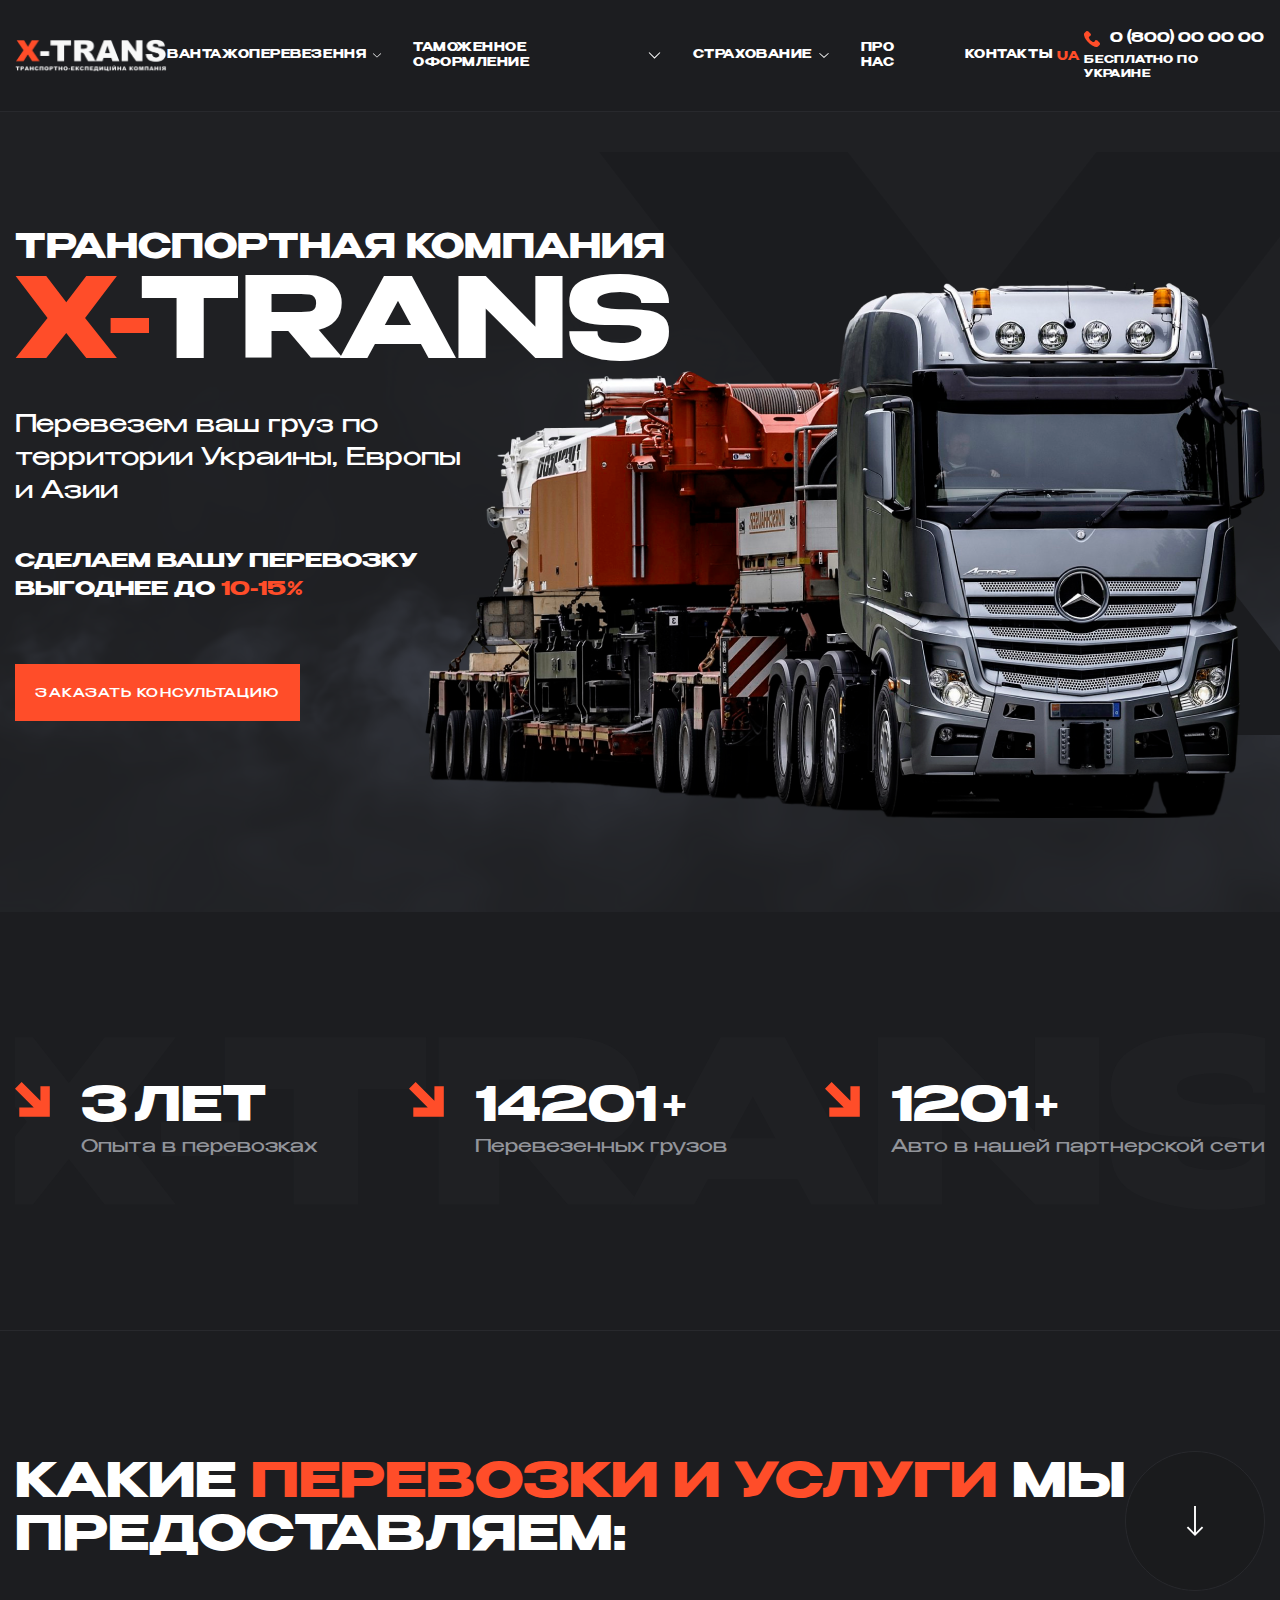
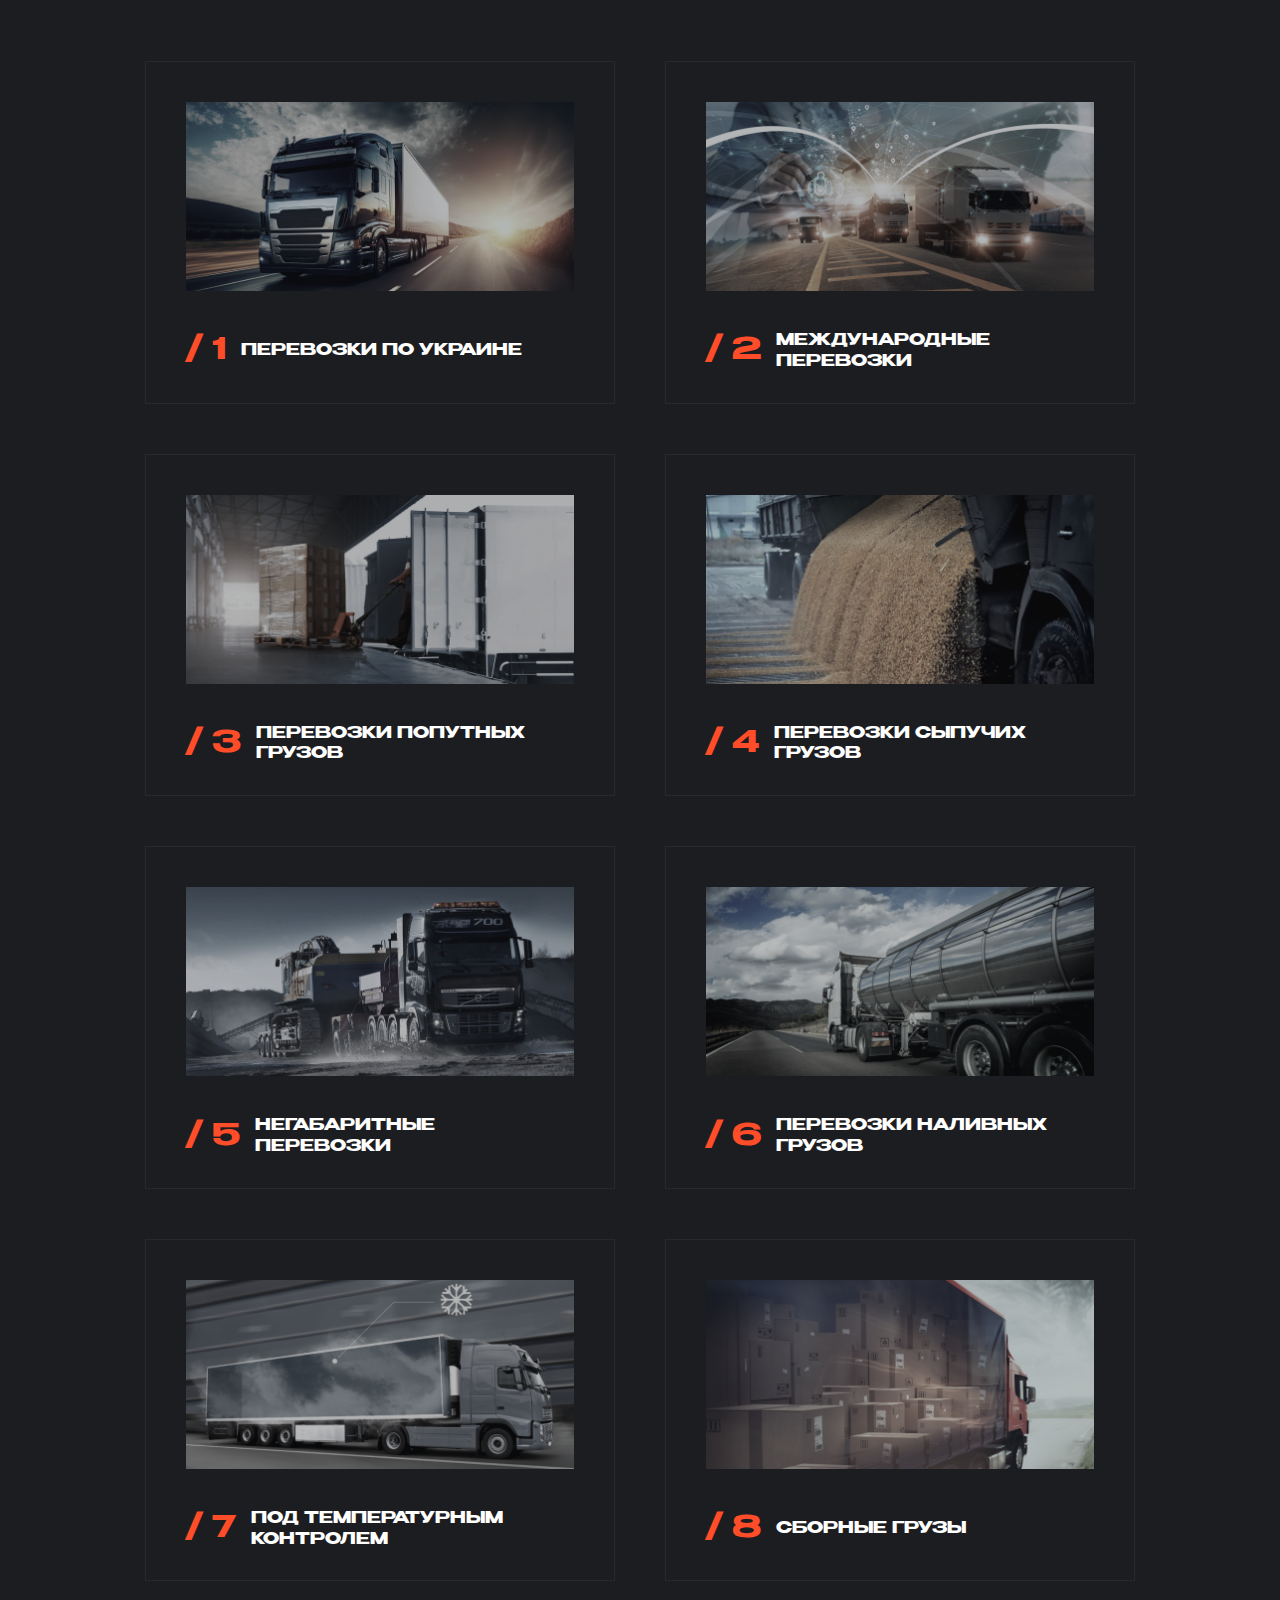
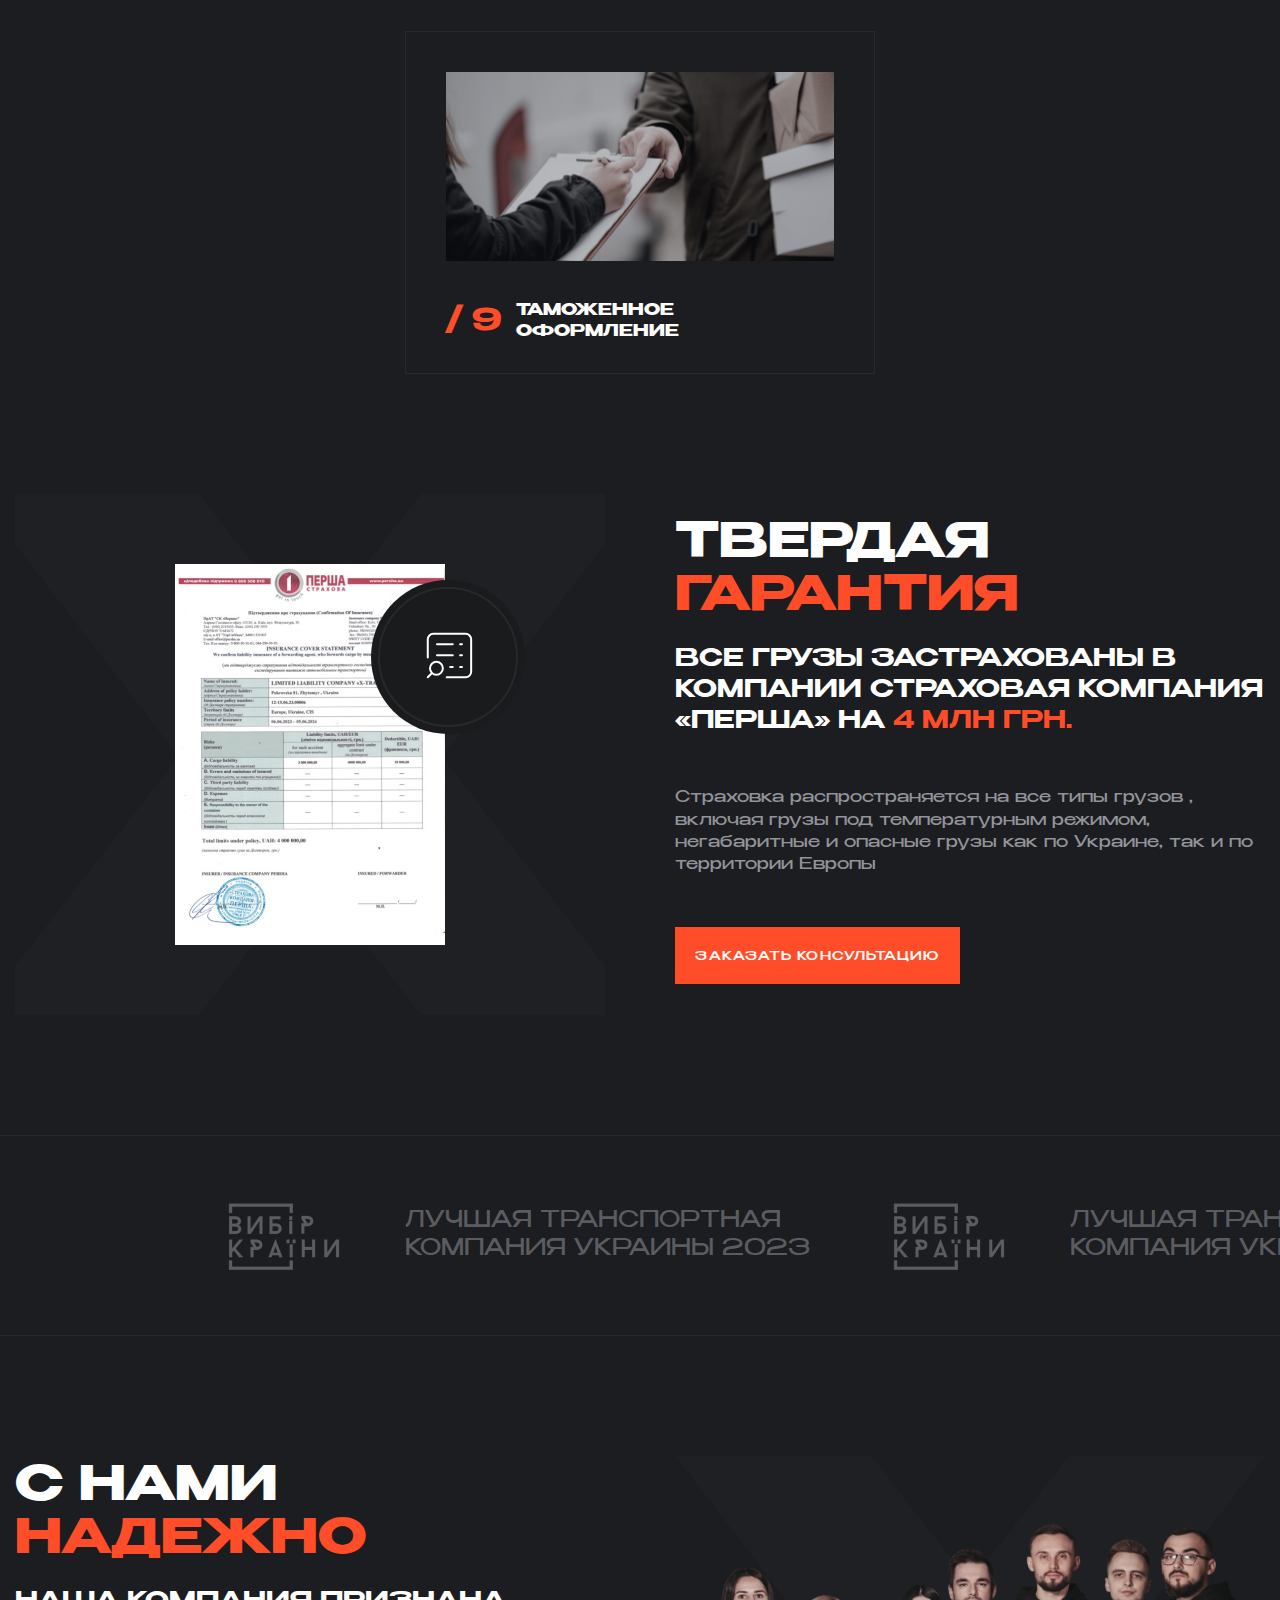
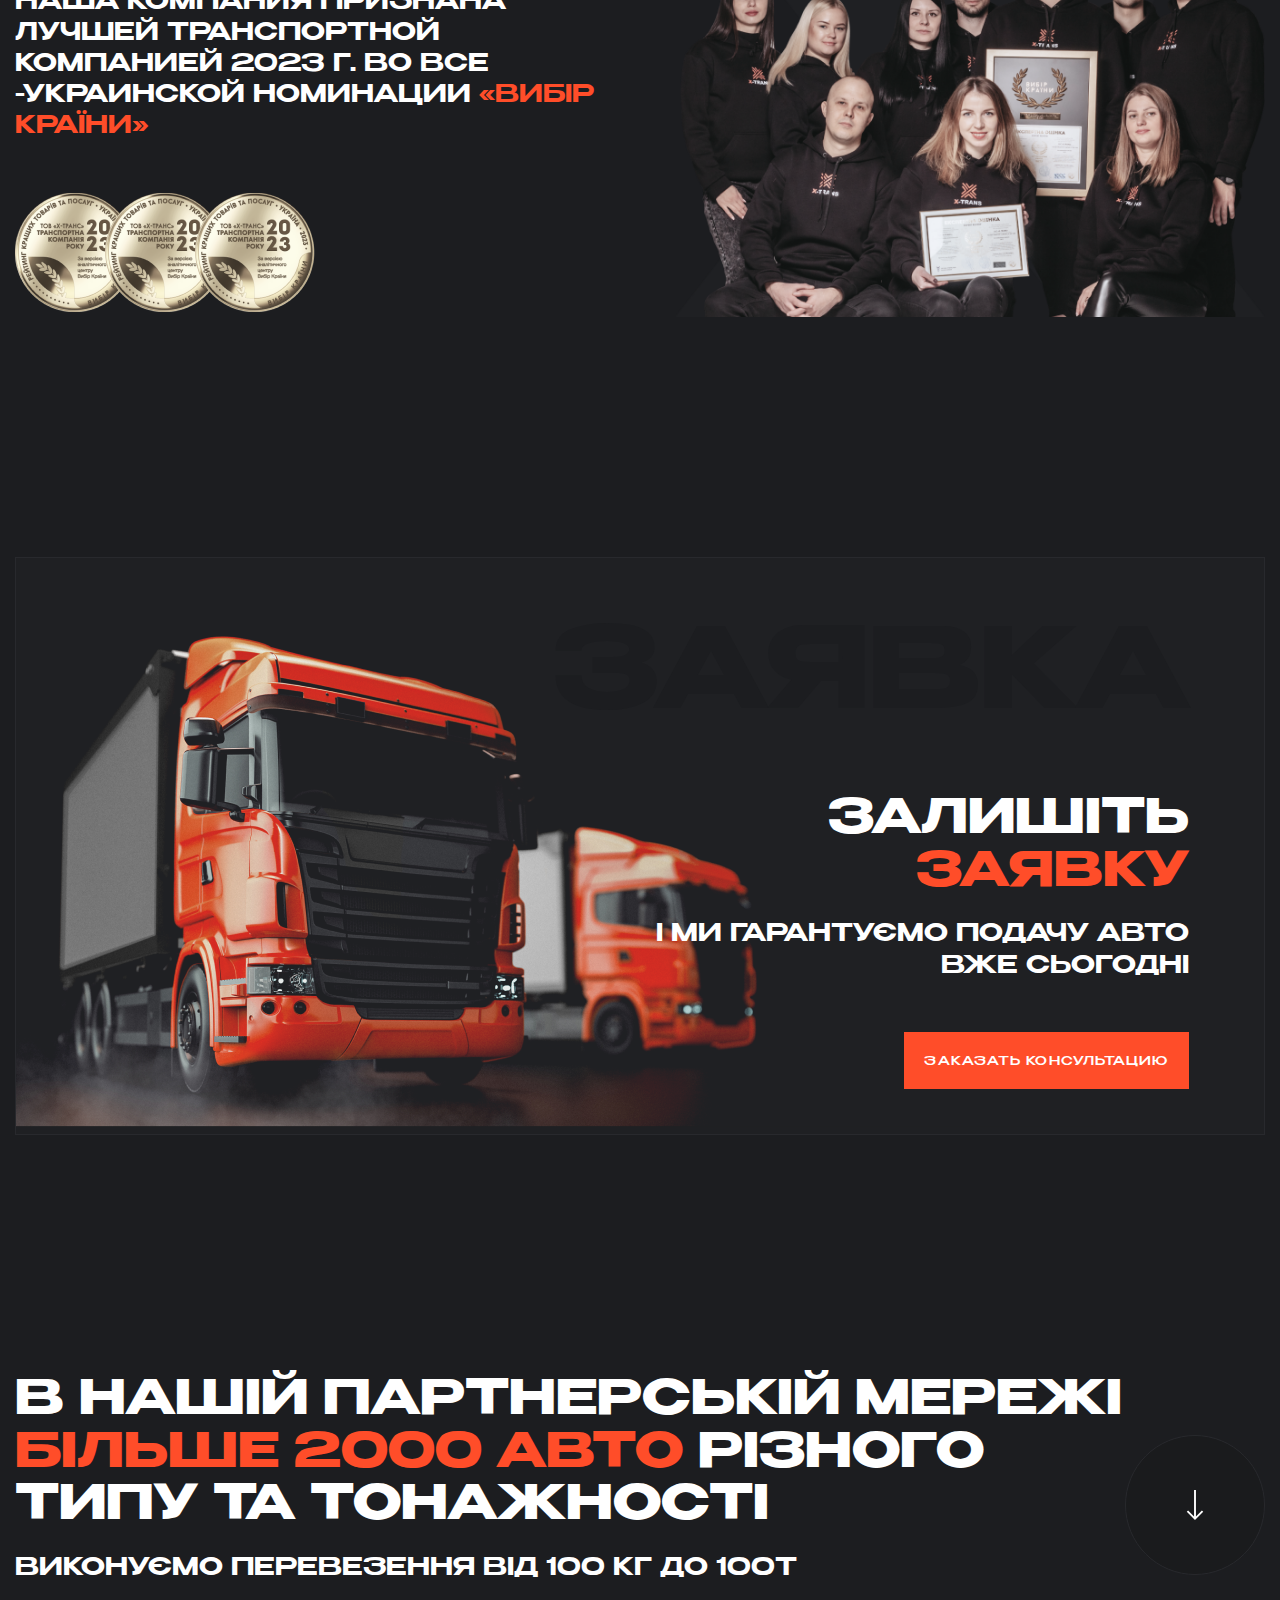
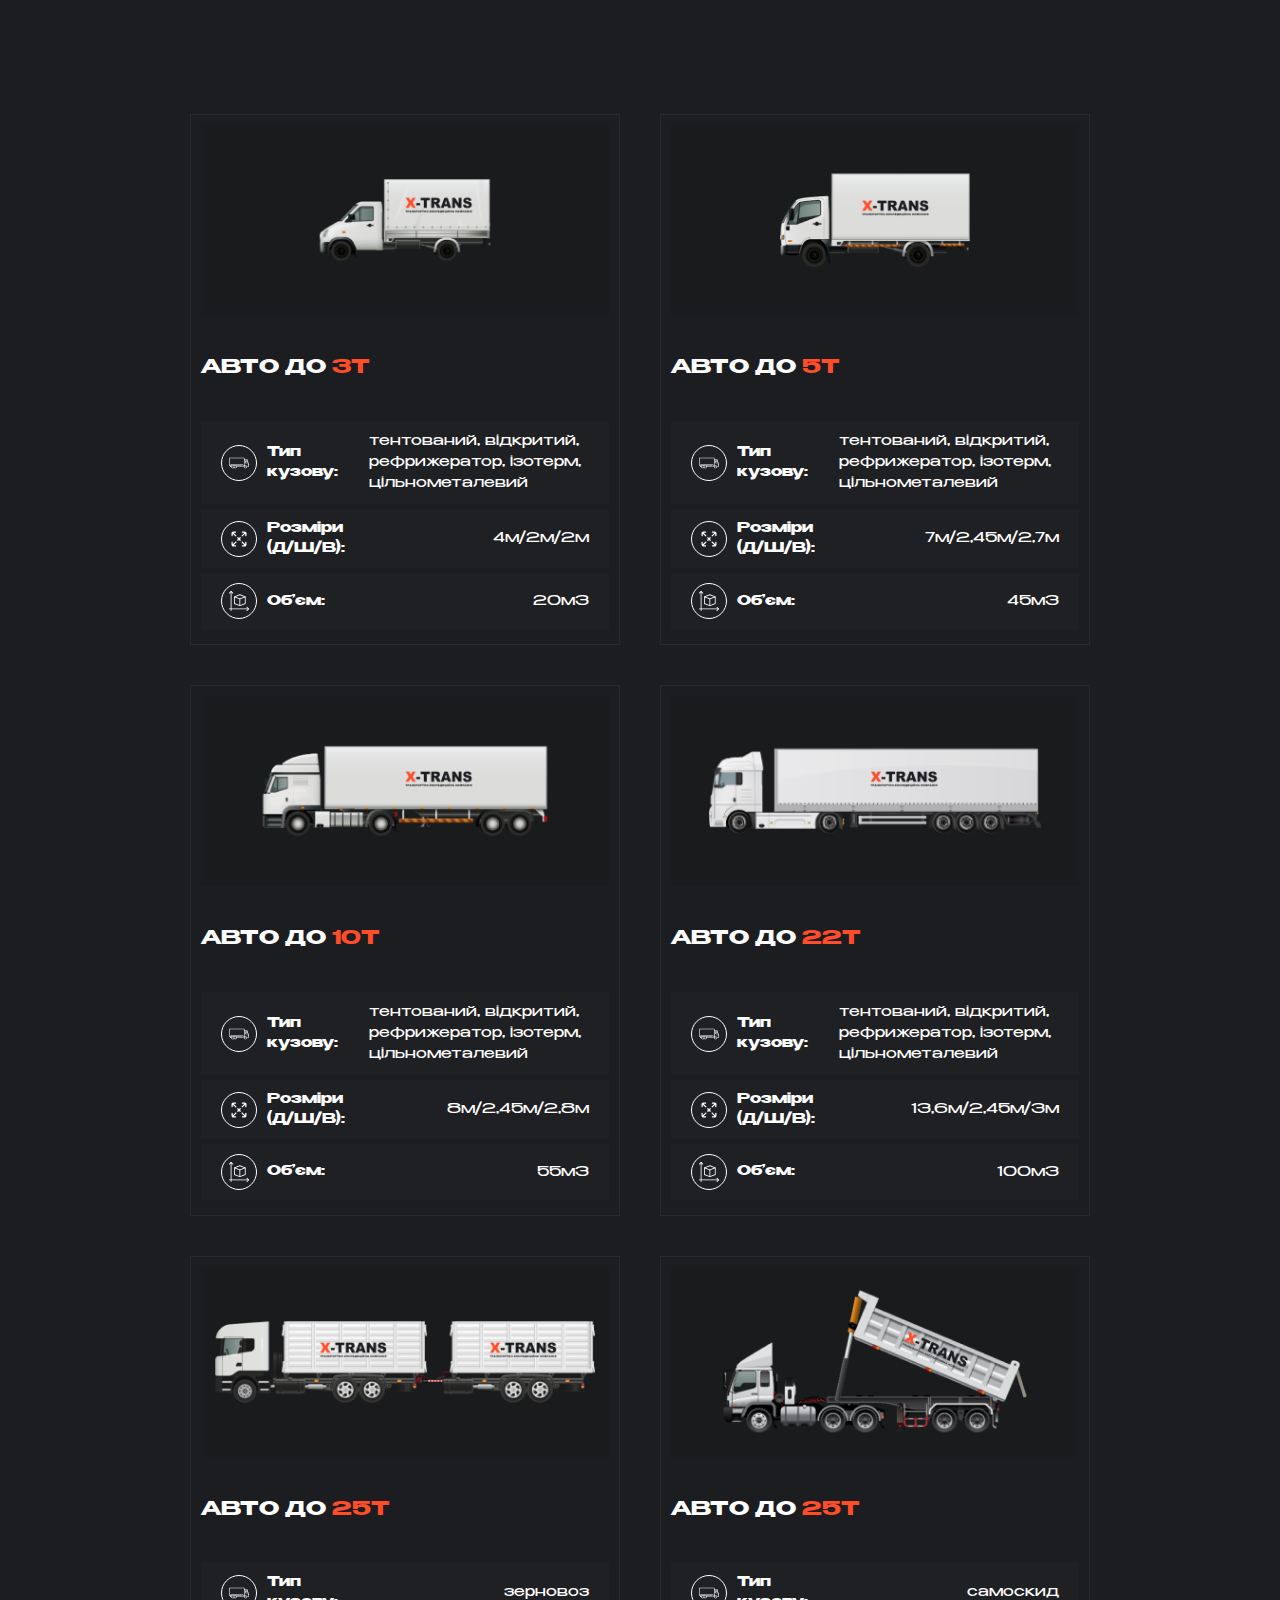
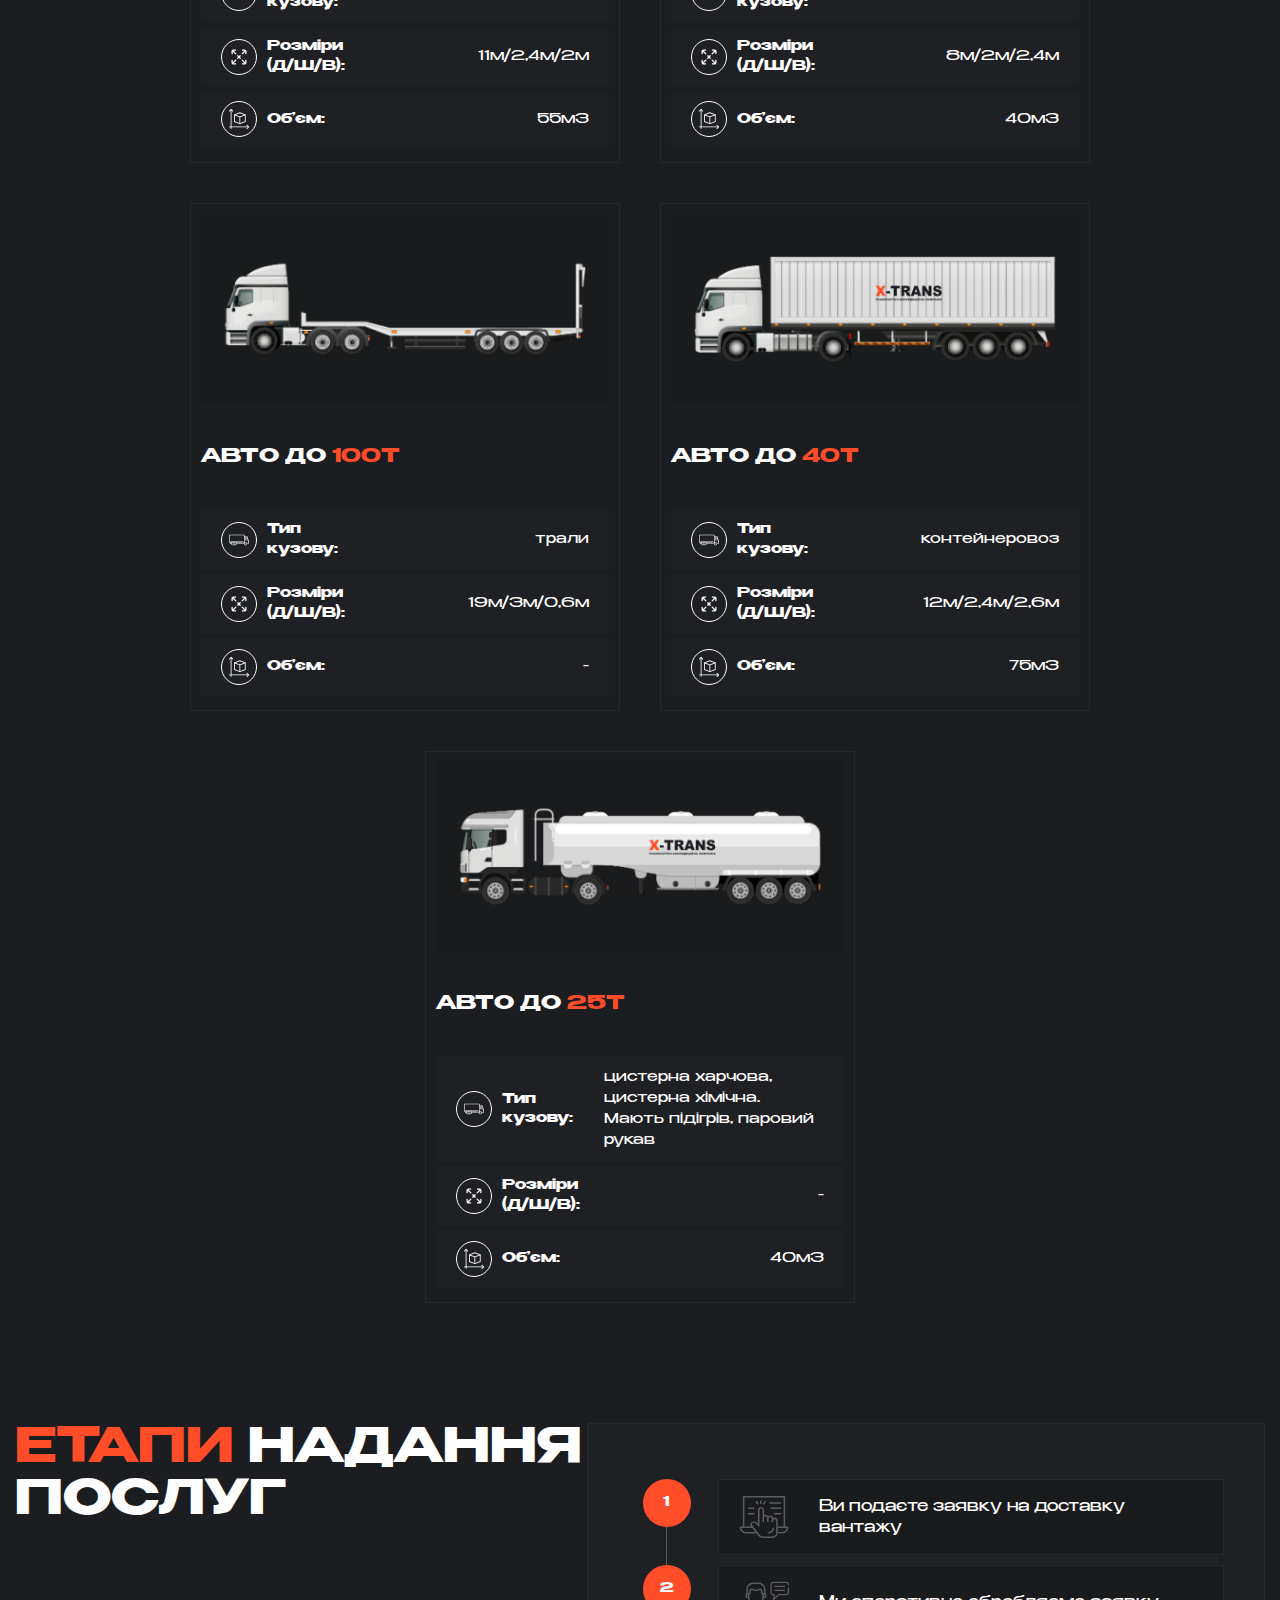
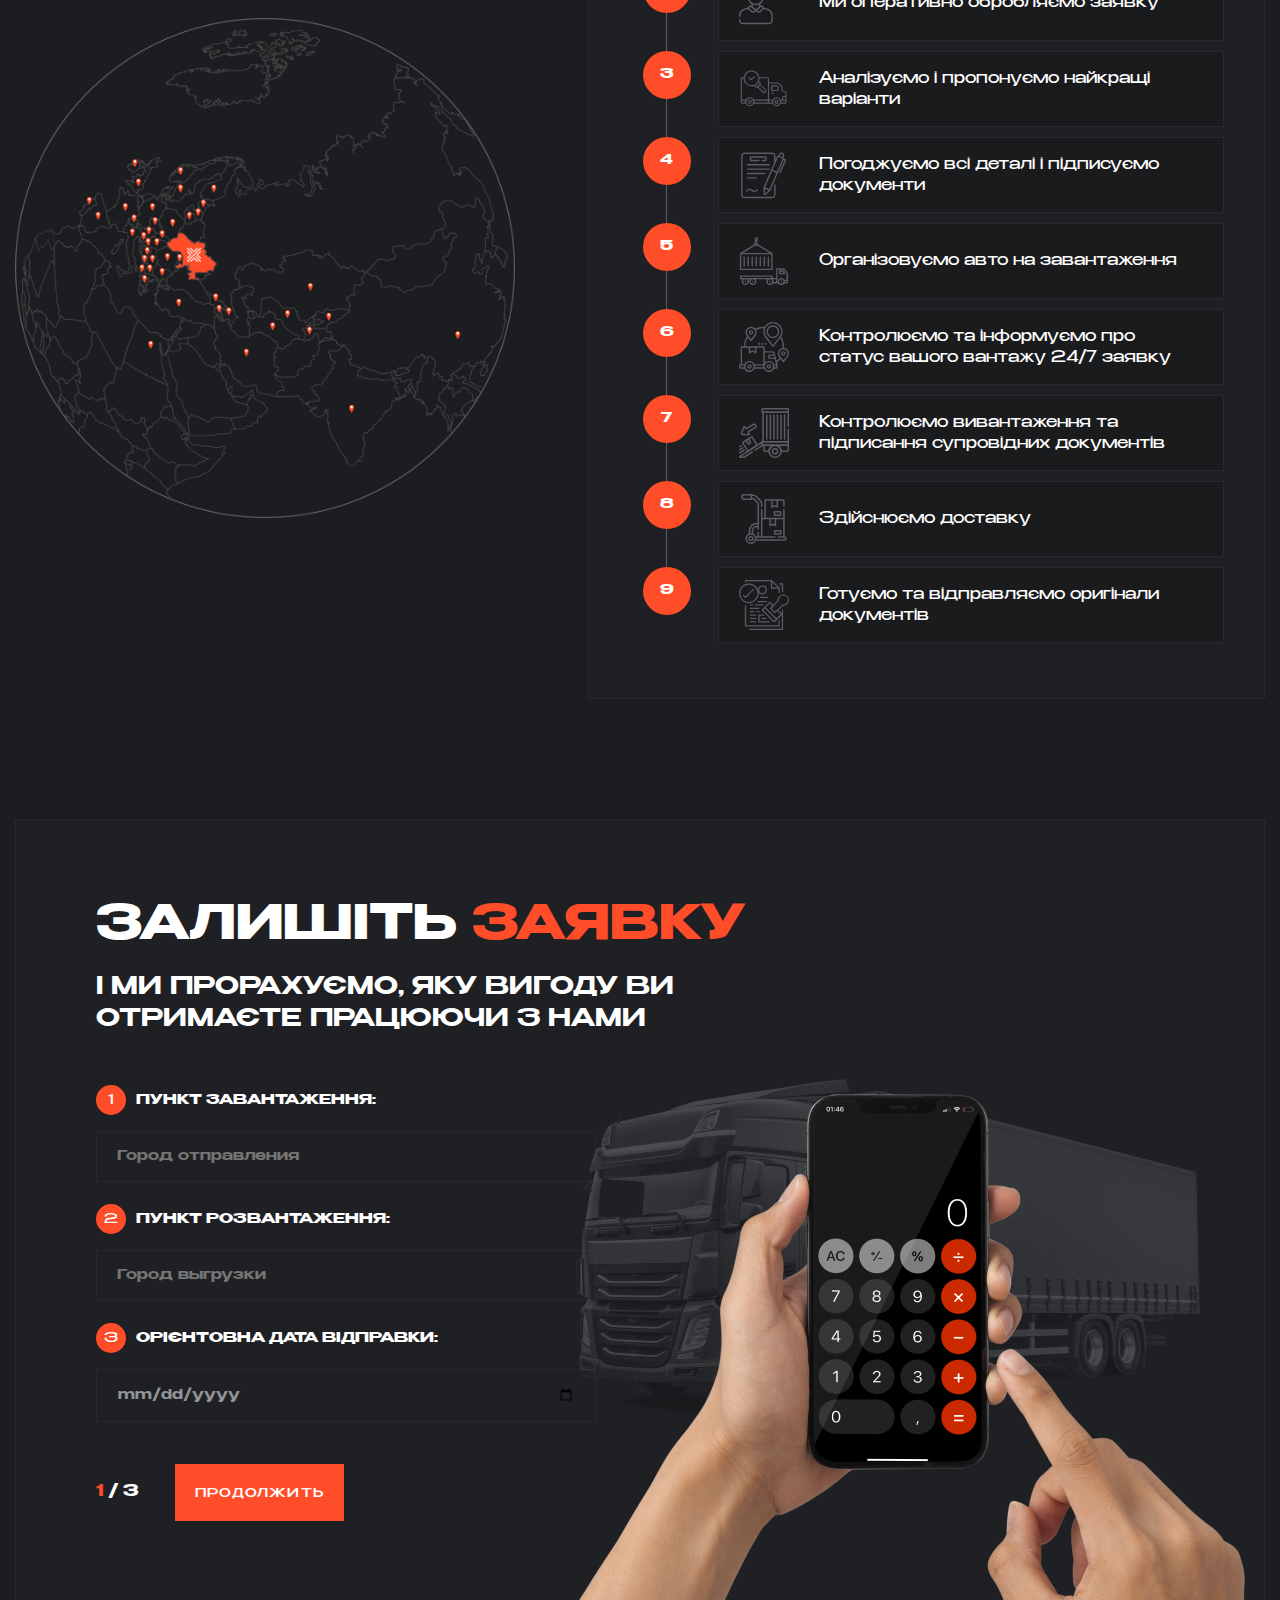
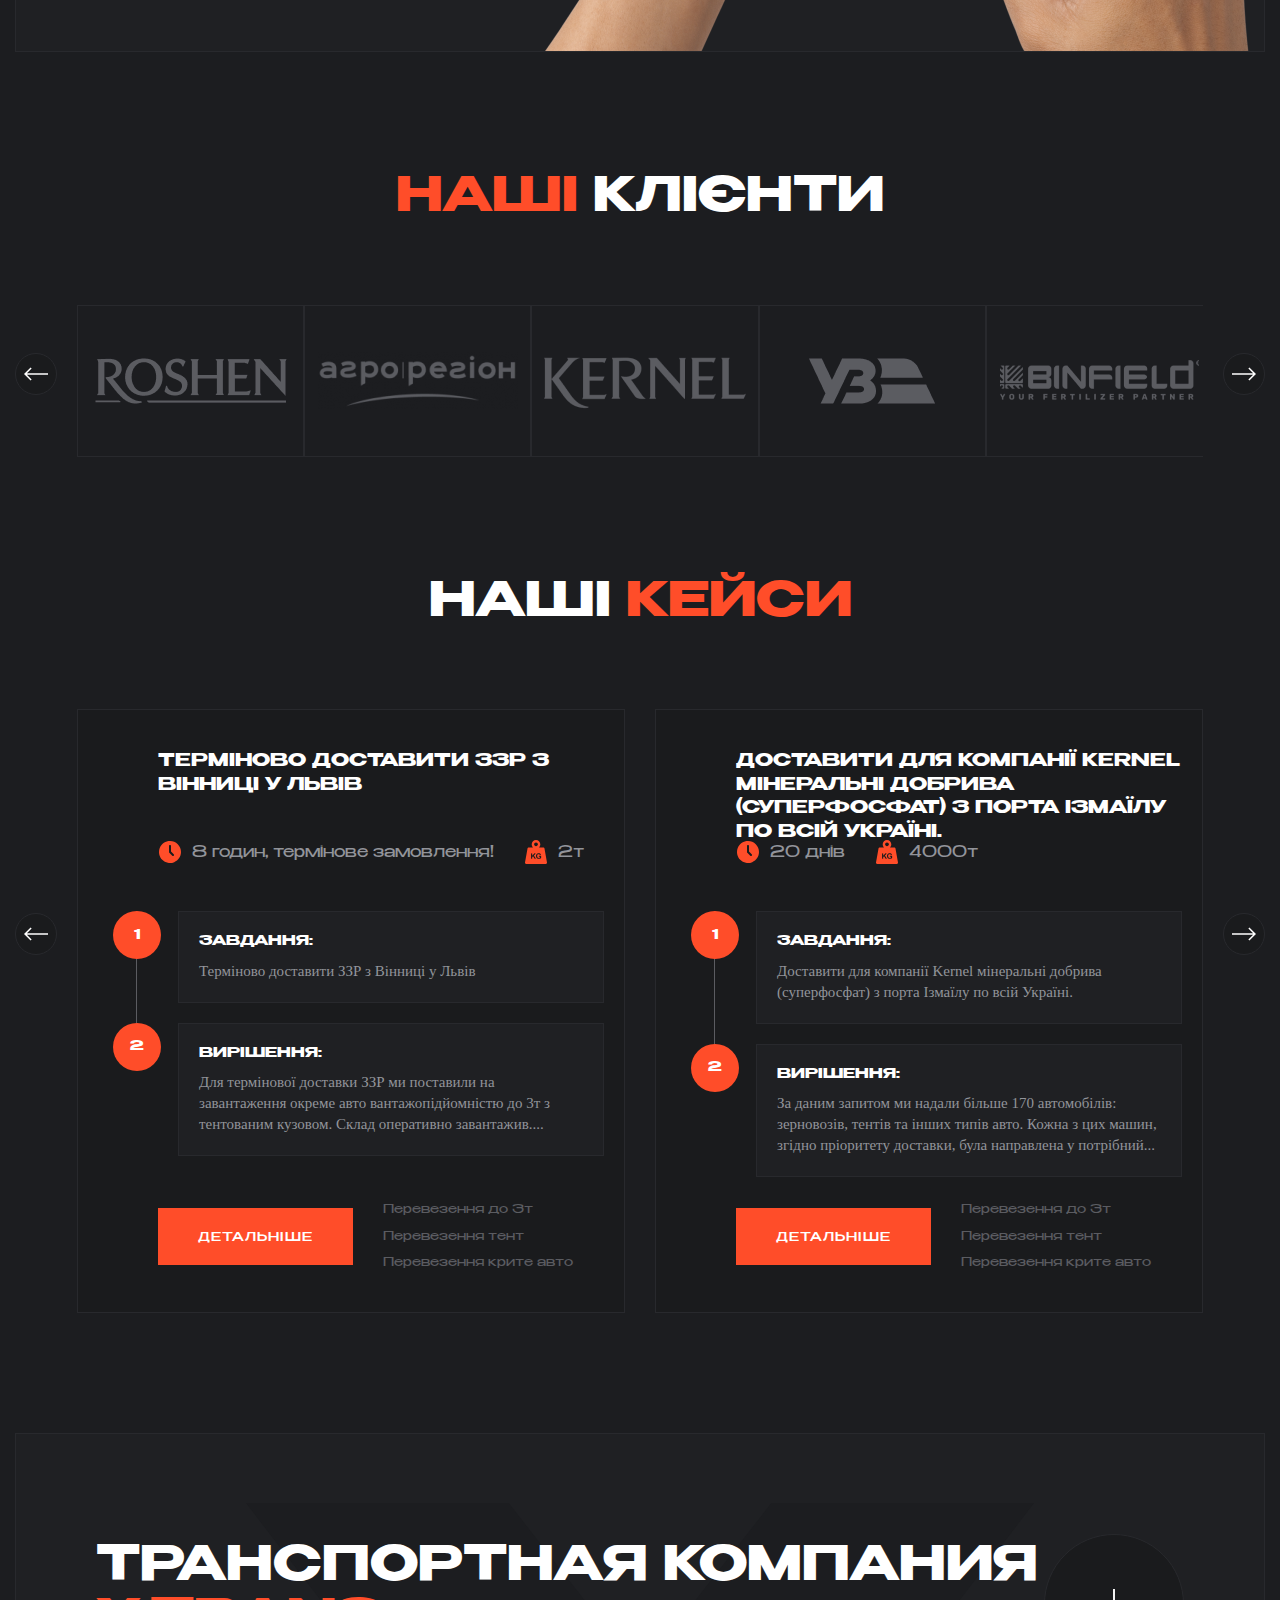
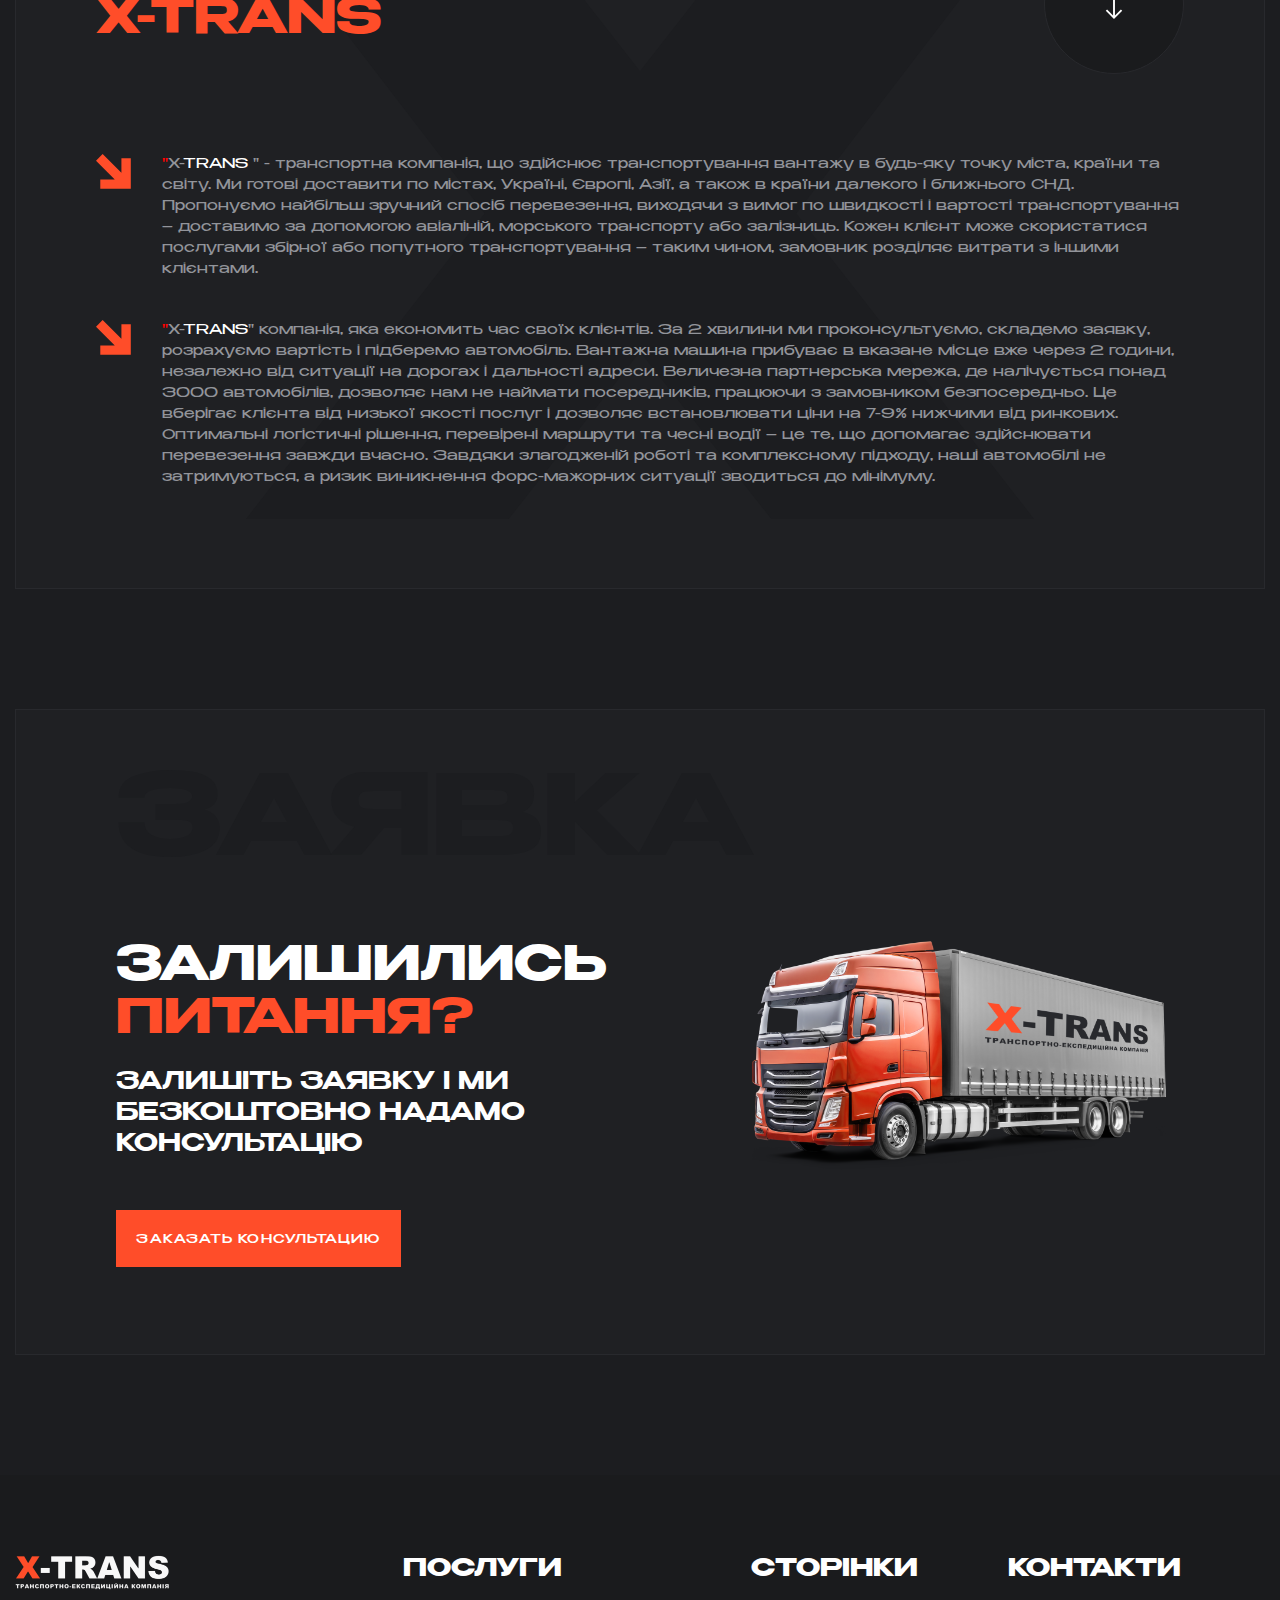
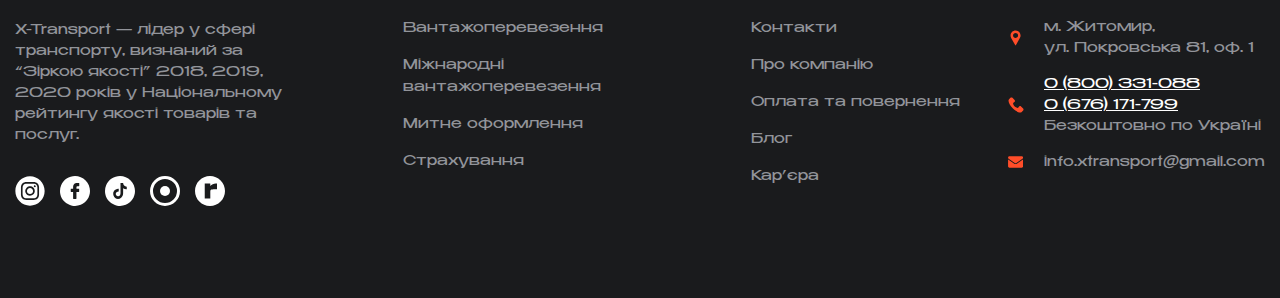
==== commit ad213a41: "added pdf licence" ====
--- a/index.html
+++ b/index.html
@@ -40,45 +40,48 @@
 
                         <ul class="submenu-3">
                           <li class="submenu__item--3">
-                            <a class="submenu__link--3" href="#">Київ-бровари</a>
-                            <a class="submenu__link--3" href="#">Київ-вінниця</a>
-                            <a class="submenu__link--3" href="#">харків-дніпро</a>
-                          </li>
-
-                          <li class="submenu__item--3">
-                            <a class="submenu__link--3" href="#">Київ-харків</a>
-                            <a class="submenu__link--3" href="#">Київ-Кривий ріг</a>
-                            <a class="submenu__link--3" href="#">харків-Запоріжжя</a>
-                          </li>
-
-                          <li class="submenu__item--3">
-                            <a class="submenu__link--3" href="#">Київ-Рівне</a>
-                            <a class="submenu__link--3" href="#">Київ-черкаси</a>
-                            <a class="submenu__link--3" href="#">харків-одеса</a>
-                          </li>
-
-                          <li class="submenu__item--3">
-                            <a class="submenu__link--3" href="#">Київ-Запоріжжя</a>
-                            <a class="submenu__link--3" href="#">Київ-чернівці</a>
-                            <a class="submenu__link--3" href="#">дніпро-одеса</a>
-                          </li>
-
-                          <li class="submenu__item--3">
-                            <a class="submenu__link--3" href="#">Київ-львів</a>
-                            <a class="submenu__link--3" href="#">Київ-полтава</a>
-                            <a class="submenu__link--3" href="#">Дніпро-Запоріжжя</a>
-                          </li>
-
-                          <li class="submenu__item--3">
-                            <a class="submenu__link--3" href="#">Київ-дніпро</a>
-                            <a class="submenu__link--3" href="#">Київ-суми</a>
-                            <a class="submenu__link--3" href="#">Одеса-львів</a>
-                          </li>
-
-                          <li class="submenu__item--3">
-                            <a class="submenu__link--3" href="#">Київ-одеса</a>
-                            <a class="submenu__link--3" href="#">Київ-миколаїв</a>
-                            <a class="submenu__link--3" href="#"></a>
+                            <a class="submenu__link--3" href="#">Перевезення у Києві</a>
+                            <a class="submenu__link--3" href="#">Перевезення у Дніпрі</a>
+                          </li>
+
+                          <li class="submenu__item--3">
+                            <a class="submenu__link--3" href="#">Перевезення в Одесі</a>
+                            <a class="submenu__link--3" href="#">Перевезення у Хмельницькому</a>
+                          </li>
+
+                          <li class="submenu__item--3">
+                            <a class="submenu__link--3" href="#">Перевезення у Полтаві</a>
+                            <a class="submenu__link--3" href="#">Перевезення у Броварах</a>
+                          </li>
+
+                          <li class="submenu__item--3">
+                            <a class="submenu__link--3" href="#">Перевезення у Вінниці</a>
+                            <a class="submenu__link--3" href="#">Перевезення у Кривому Розі</a>
+                          </li>
+
+                          <li class="submenu__item--3">
+                            <a class="submenu__link--3" href="#">Перевезення у Львові</a>
+                            <a class="submenu__link--3" href="#">Перевезення в Сумах</a>
+                          </li>
+
+                          <li class="submenu__item--3">
+                            <a class="submenu__link--3" href="#">Перевезення в Чернігові</a>
+                            <a class="submenu__link--3" href="#">Перевезення в Черкасах</a>
+                          </li>
+
+                          <li class="submenu__item--3">
+                            <a class="submenu__link--3" href="#">Перевезення в Рівному</a>
+                            <a class="submenu__link--3" href="#">Перевезення в Ужгороді</a>
+                          </li>
+
+                          <li class="submenu__item--3">
+                            <a class="submenu__link--3" href="#">Перевезення у Житомирі</a>
+                            <a class="submenu__link--3" href="#">Перевезення у Запоріжжі</a>
+                          </li>
+
+                          <li class="submenu__item--3">
+                            <a class="submenu__link--3" href="#">Перевезення в Миколаєві</a>
+                            <a class="submenu__link--3" href="#">Перевезення у Херсоні</a>
                           </li>
                         </ul>
                       </li>
@@ -761,7 +764,7 @@
           <div class="garantee__left">
             <div class="license">
               <img src="images/licence.png" alt="license img" />
-              <a data-fancybox="gallery" class="license-link" href="images/licence.png">
+              <a data-fancybox="gallery" class="license-link" href="1.pdf">
                 <div class="search-wrap">
                   <svg
                     width="154"
@@ -1791,29 +1794,29 @@
               <div class="info__body--item">
                 <img src="images/up-left-arrow.svg" alt="arrow icon" />
                 <p>
-                  "<span class="red">X</span>-<span class="white">Trans</span> " - транспортна компанія, що
-                  здійснює транспортування вантажу в будь-яку точку міста, країни та світу. Ми
-                  готові доставити по містах, Україні, Європі, Азії, а також в країни далекого і
-                  ближнього СНД. Пропонуємо найбільш зручний спосіб перевезення, виходячи з вимог по
-                  швидкості і вартості транспортування – доставимо за допомогою авіаліній, морського
-                  транспорту або залізниць. Кожен клієнт може скористатися послугами збірної або
-                  попутного транспортування – таким чином, замовник розділяє витрати з іншими
-                  клієнтами.
+                  "<span class="red">X</span>-<span class="white">Trans</span> " - транспортна
+                  компанія, що здійснює транспортування вантажу в будь-яку точку міста, країни та
+                  світу. Ми готові доставити по містах, Україні, Європі, Азії, а також в країни
+                  далекого і ближнього СНД. Пропонуємо найбільш зручний спосіб перевезення, виходячи
+                  з вимог по швидкості і вартості транспортування – доставимо за допомогою
+                  авіаліній, морського транспорту або залізниць. Кожен клієнт може скористатися
+                  послугами збірної або попутного транспортування – таким чином, замовник розділяє
+                  витрати з іншими клієнтами.
                 </p>
               </div>
               <div class="info__body--item info__body--item-hide">
                 <img src="images/up-left-arrow.svg" alt="arrow icon" />
                 <p>
-                  "<span class="red">X</span>-<span class="white">Trans</span>" компанія, яка економить час
-                  своїх клієнтів. За 2 хвилини ми проконсультуємо, складемо заявку, розрахуємо
-                  вартість і підберемо автомобіль. Вантажна машина прибуває в вказане місце вже
-                  через 2 години, незалежно від ситуації на дорогах і дальності адреси. Величезна
-                  партнерська мережа, де налічується понад 3000 автомобілів, дозволяє нам не наймати
-                  посередників, працюючи з замовником безпосередньо. Це вберігає клієнта від низької
-                  якості послуг і дозволяє встановлювати ціни на 7-9% нижчими від ринкових.
-                  Оптимальні логістичні рішення, перевірені маршрути та чесні водії – це те, що
-                  допомагає здійснювати перевезення завжди вчасно. Завдяки злагодженій роботі та
-                  комплексному підходу, наші автомобілі не затримуються, а ризик виникнення
+                  "<span class="red">X</span>-<span class="white">Trans</span>" компанія, яка
+                  економить час своїх клієнтів. За 2 хвилини ми проконсультуємо, складемо заявку,
+                  розрахуємо вартість і підберемо автомобіль. Вантажна машина прибуває в вказане
+                  місце вже через 2 години, незалежно від ситуації на дорогах і дальності адреси.
+                  Величезна партнерська мережа, де налічується понад 3000 автомобілів, дозволяє нам
+                  не наймати посередників, працюючи з замовником безпосередньо. Це вберігає клієнта
+                  від низької якості послуг і дозволяє встановлювати ціни на 7-9% нижчими від
+                  ринкових. Оптимальні логістичні рішення, перевірені маршрути та чесні водії – це
+                  те, що допомагає здійснювати перевезення завжди вчасно. Завдяки злагодженій роботі
+                  та комплексному підходу, наші автомобілі не затримуються, а ризик виникнення
                   форс-мажорних ситуації зводиться до мінімуму.
                 </p>
               </div>
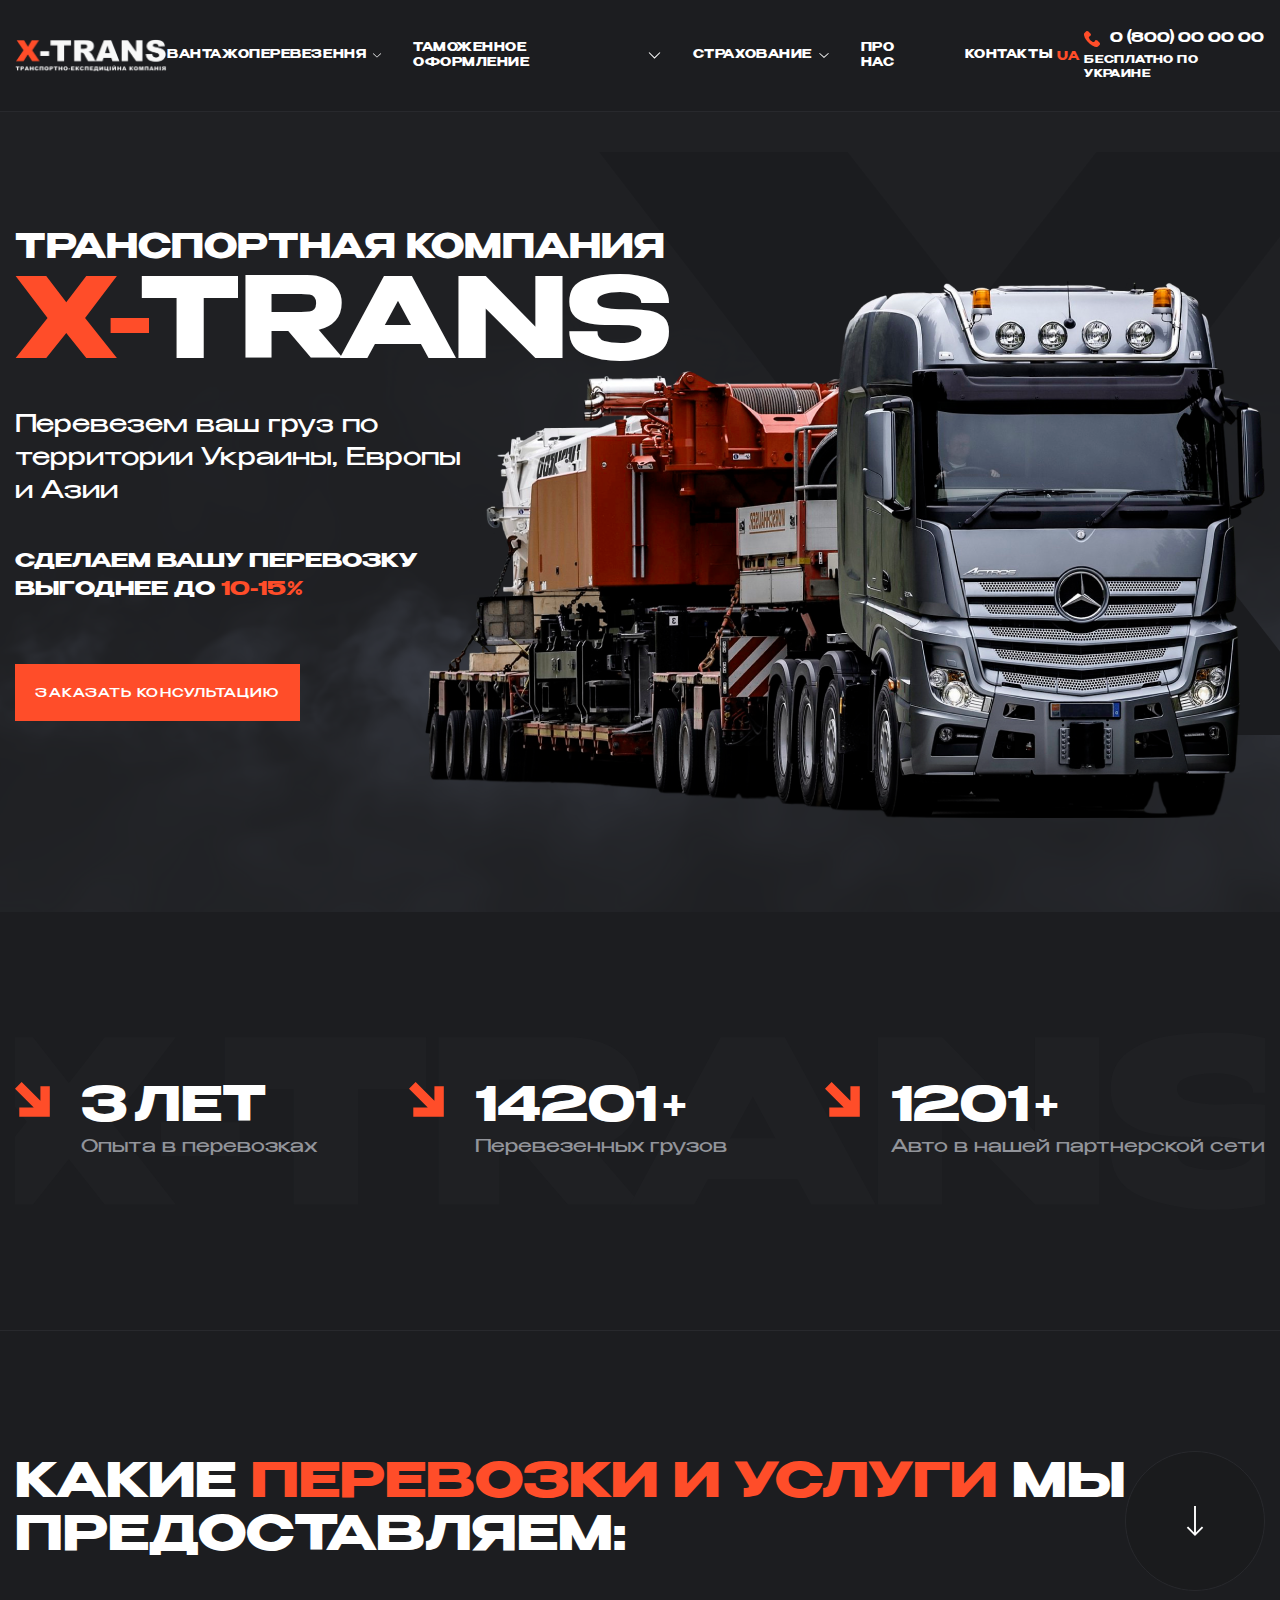
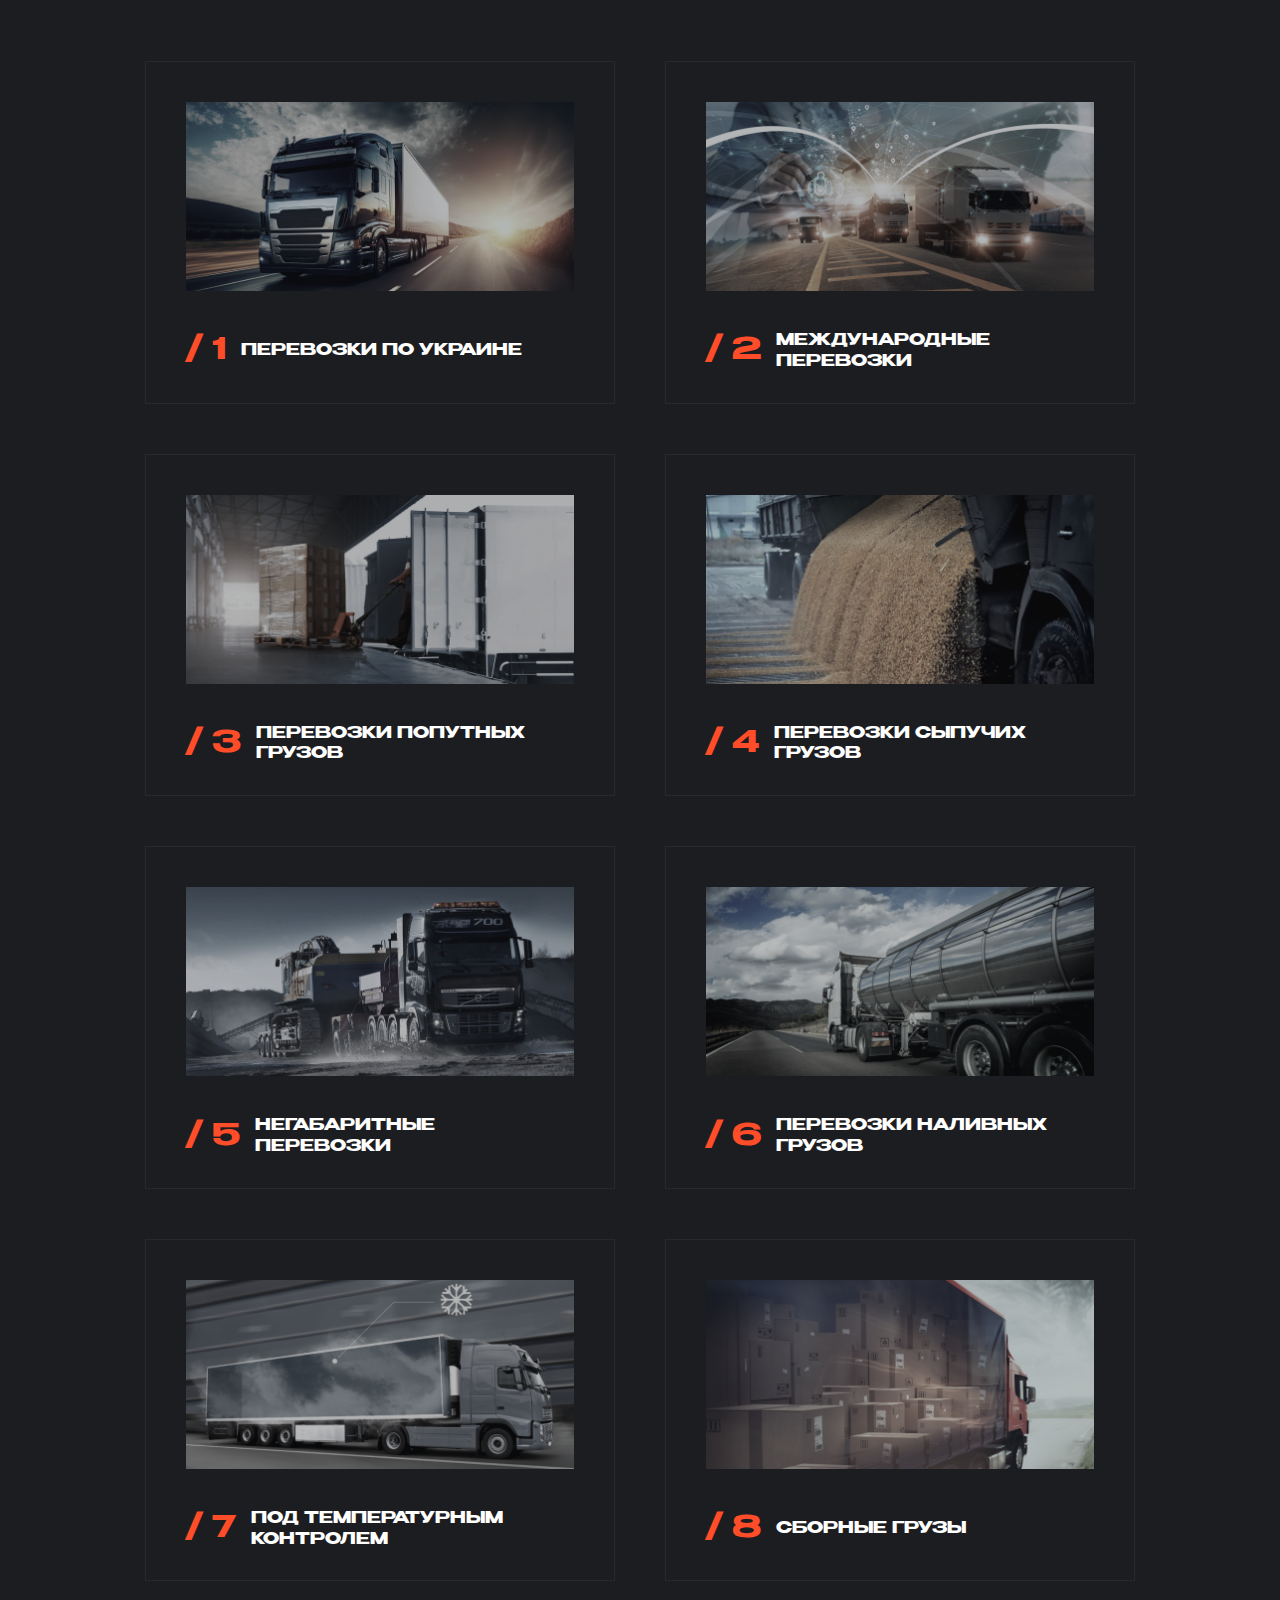
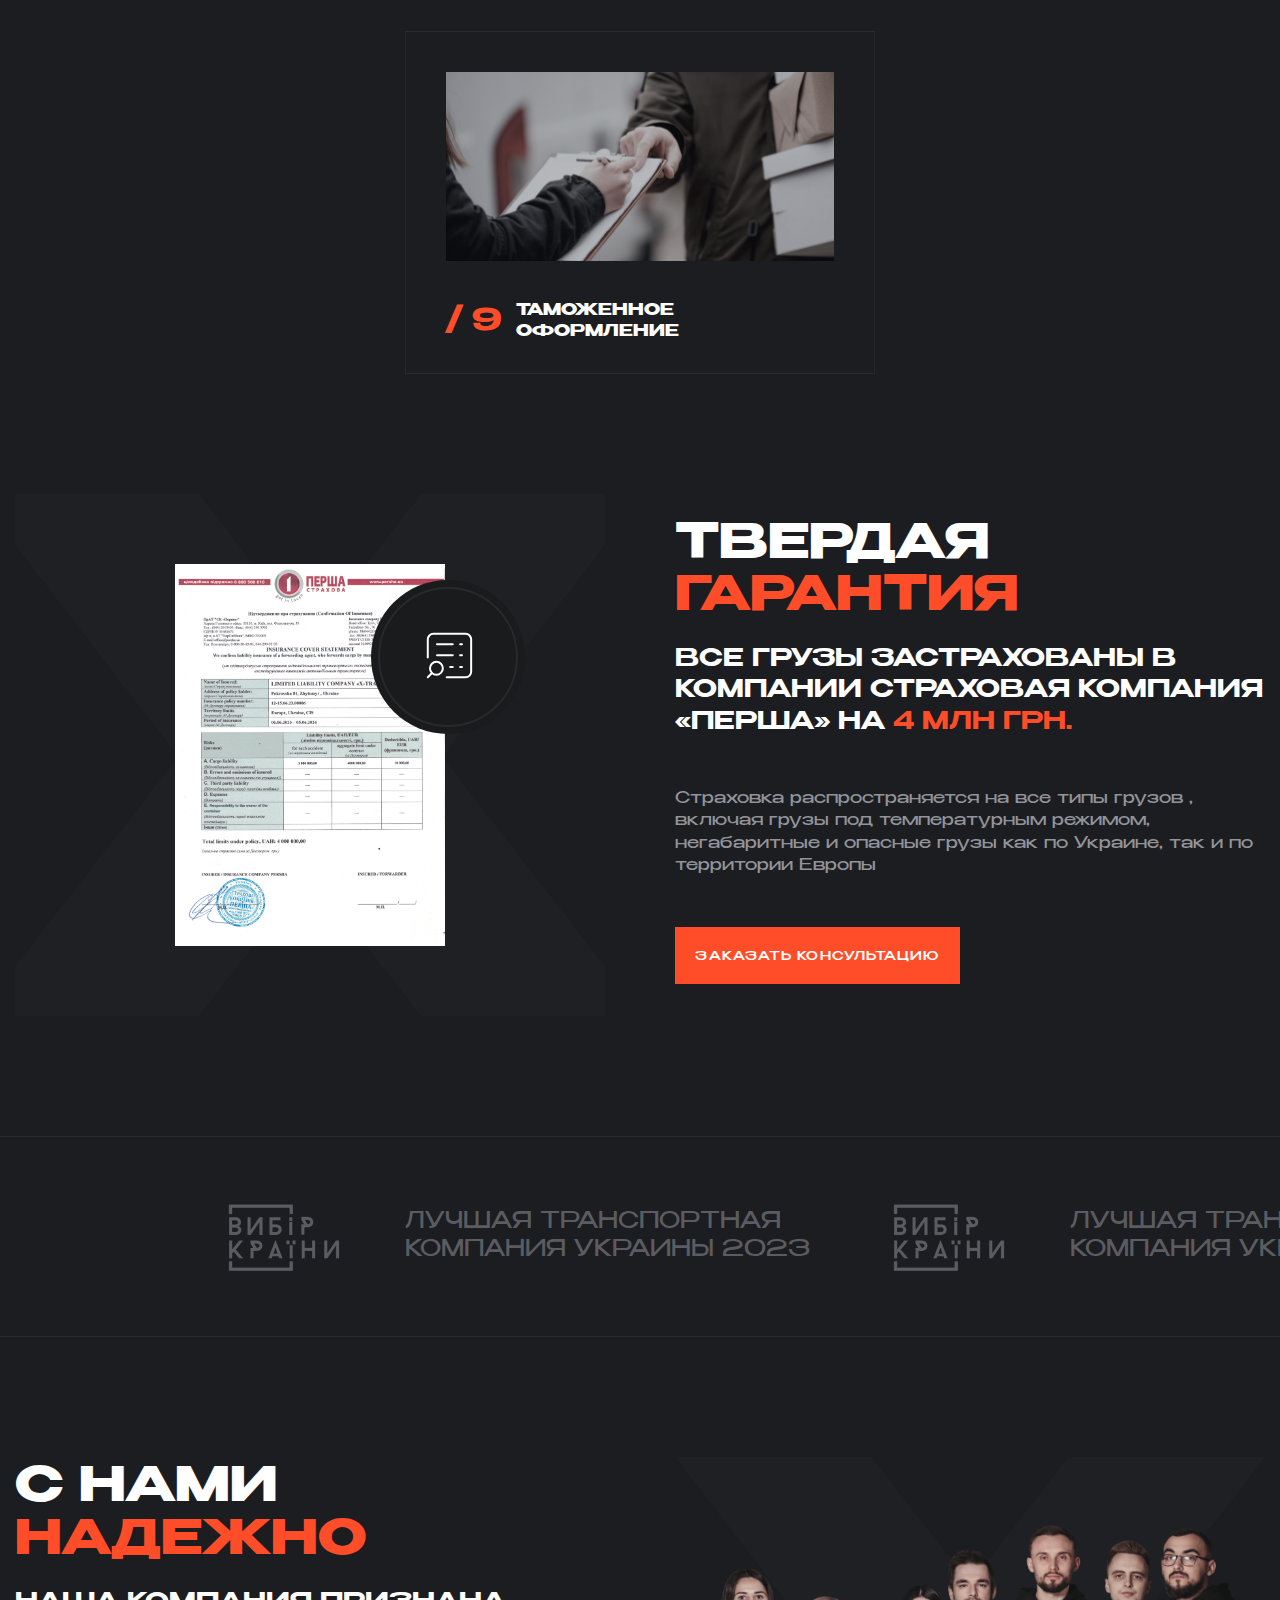
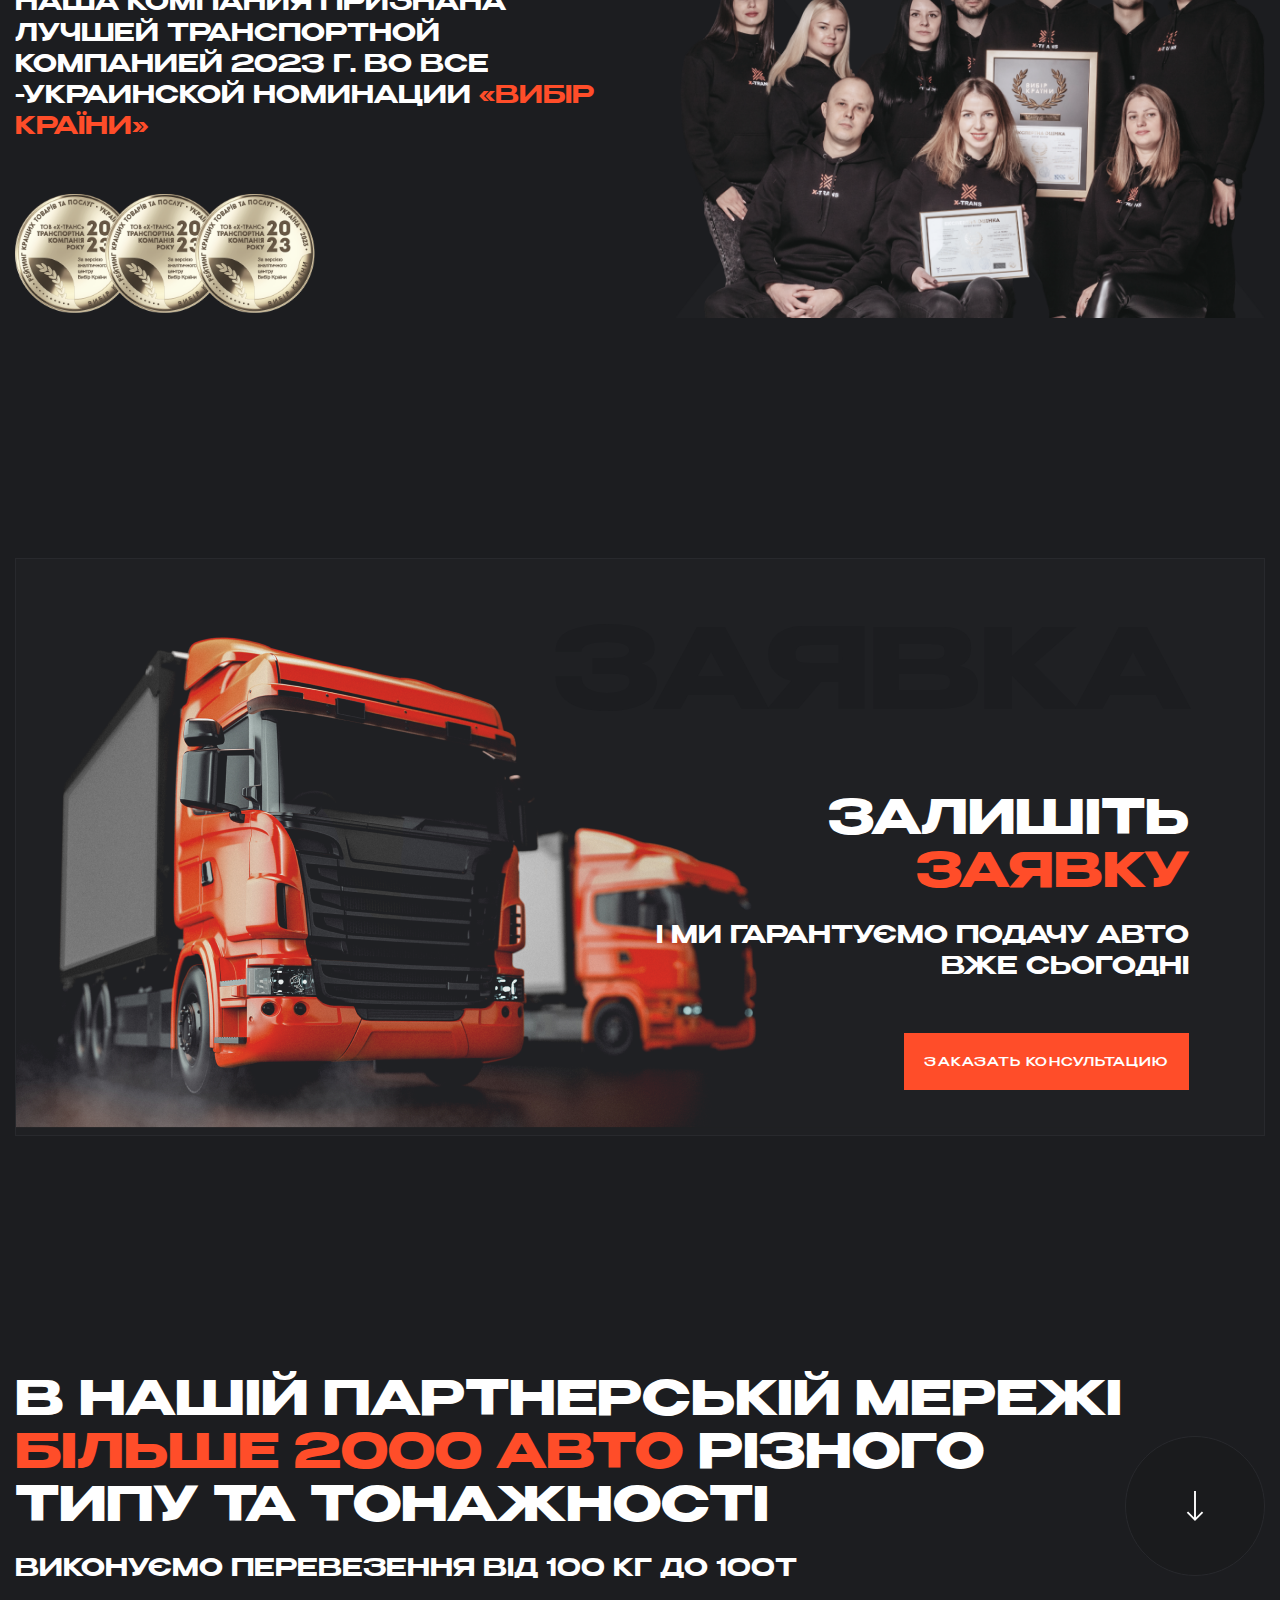
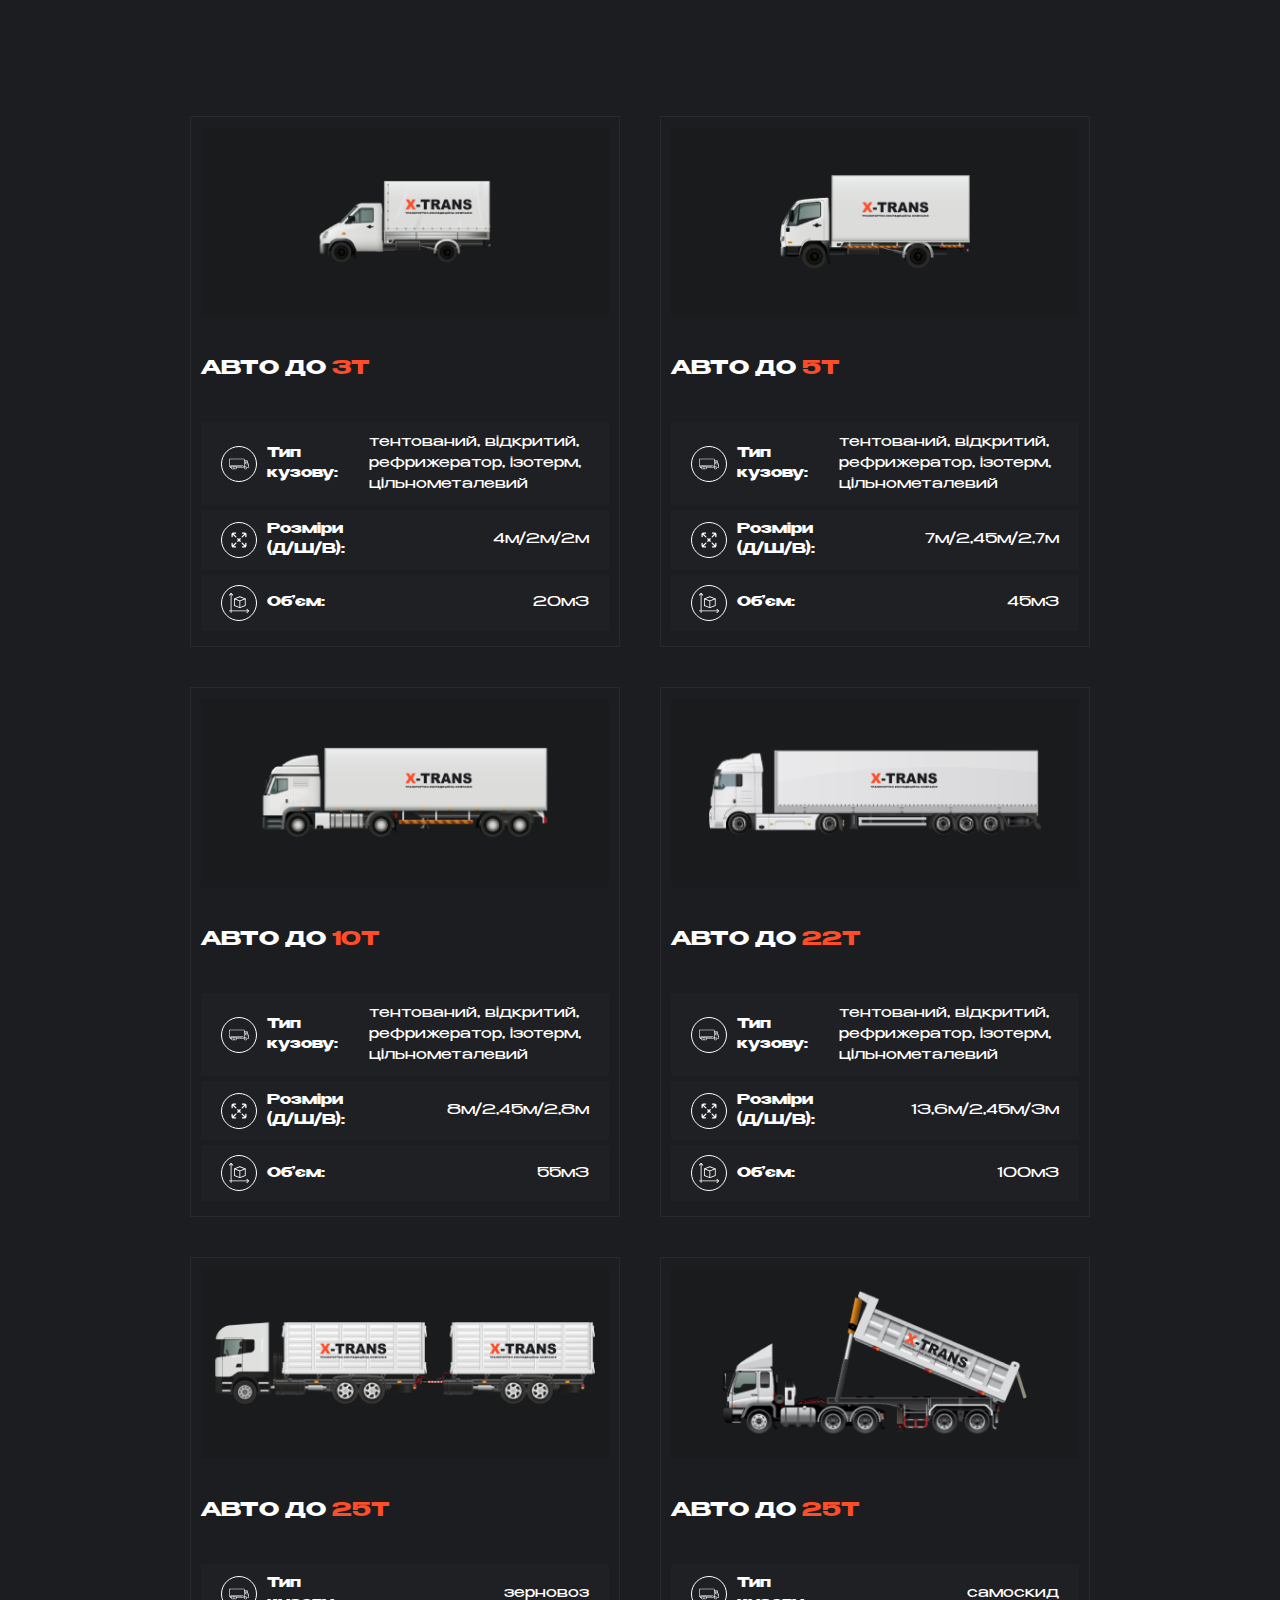
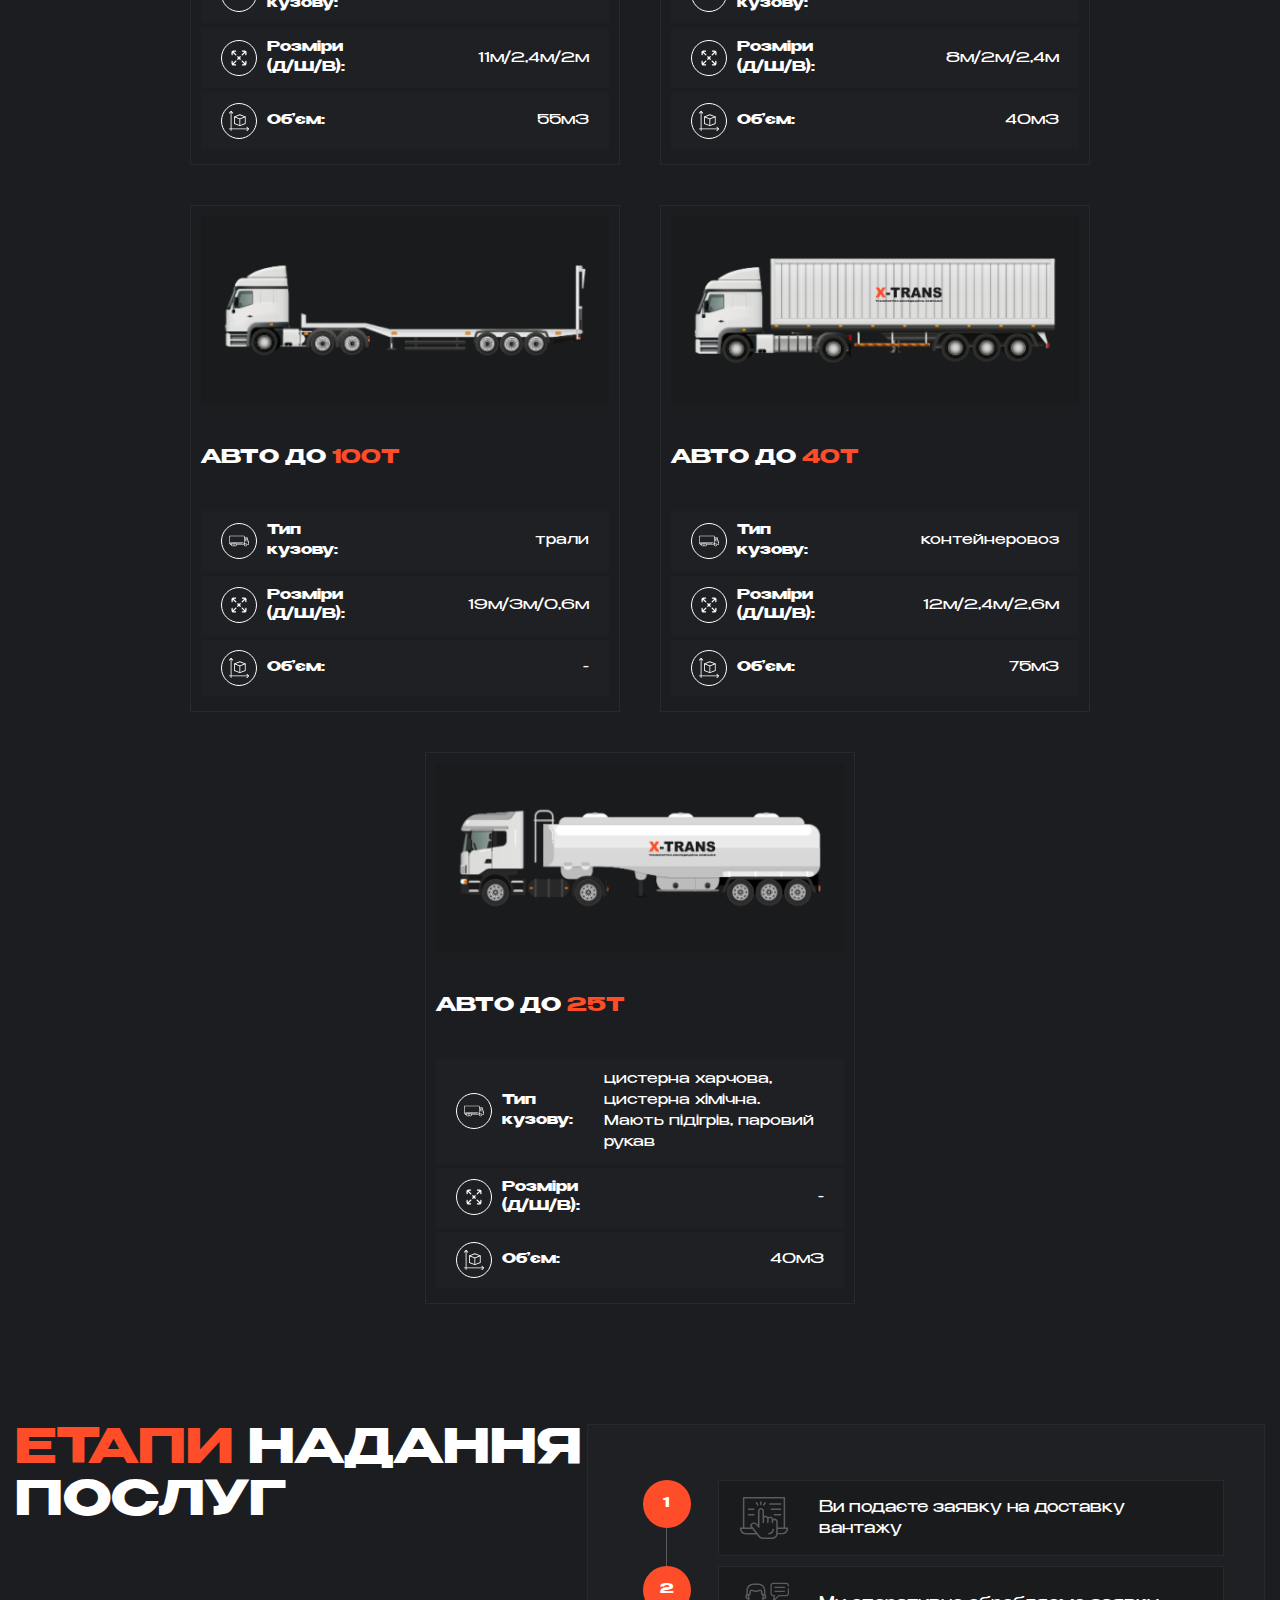
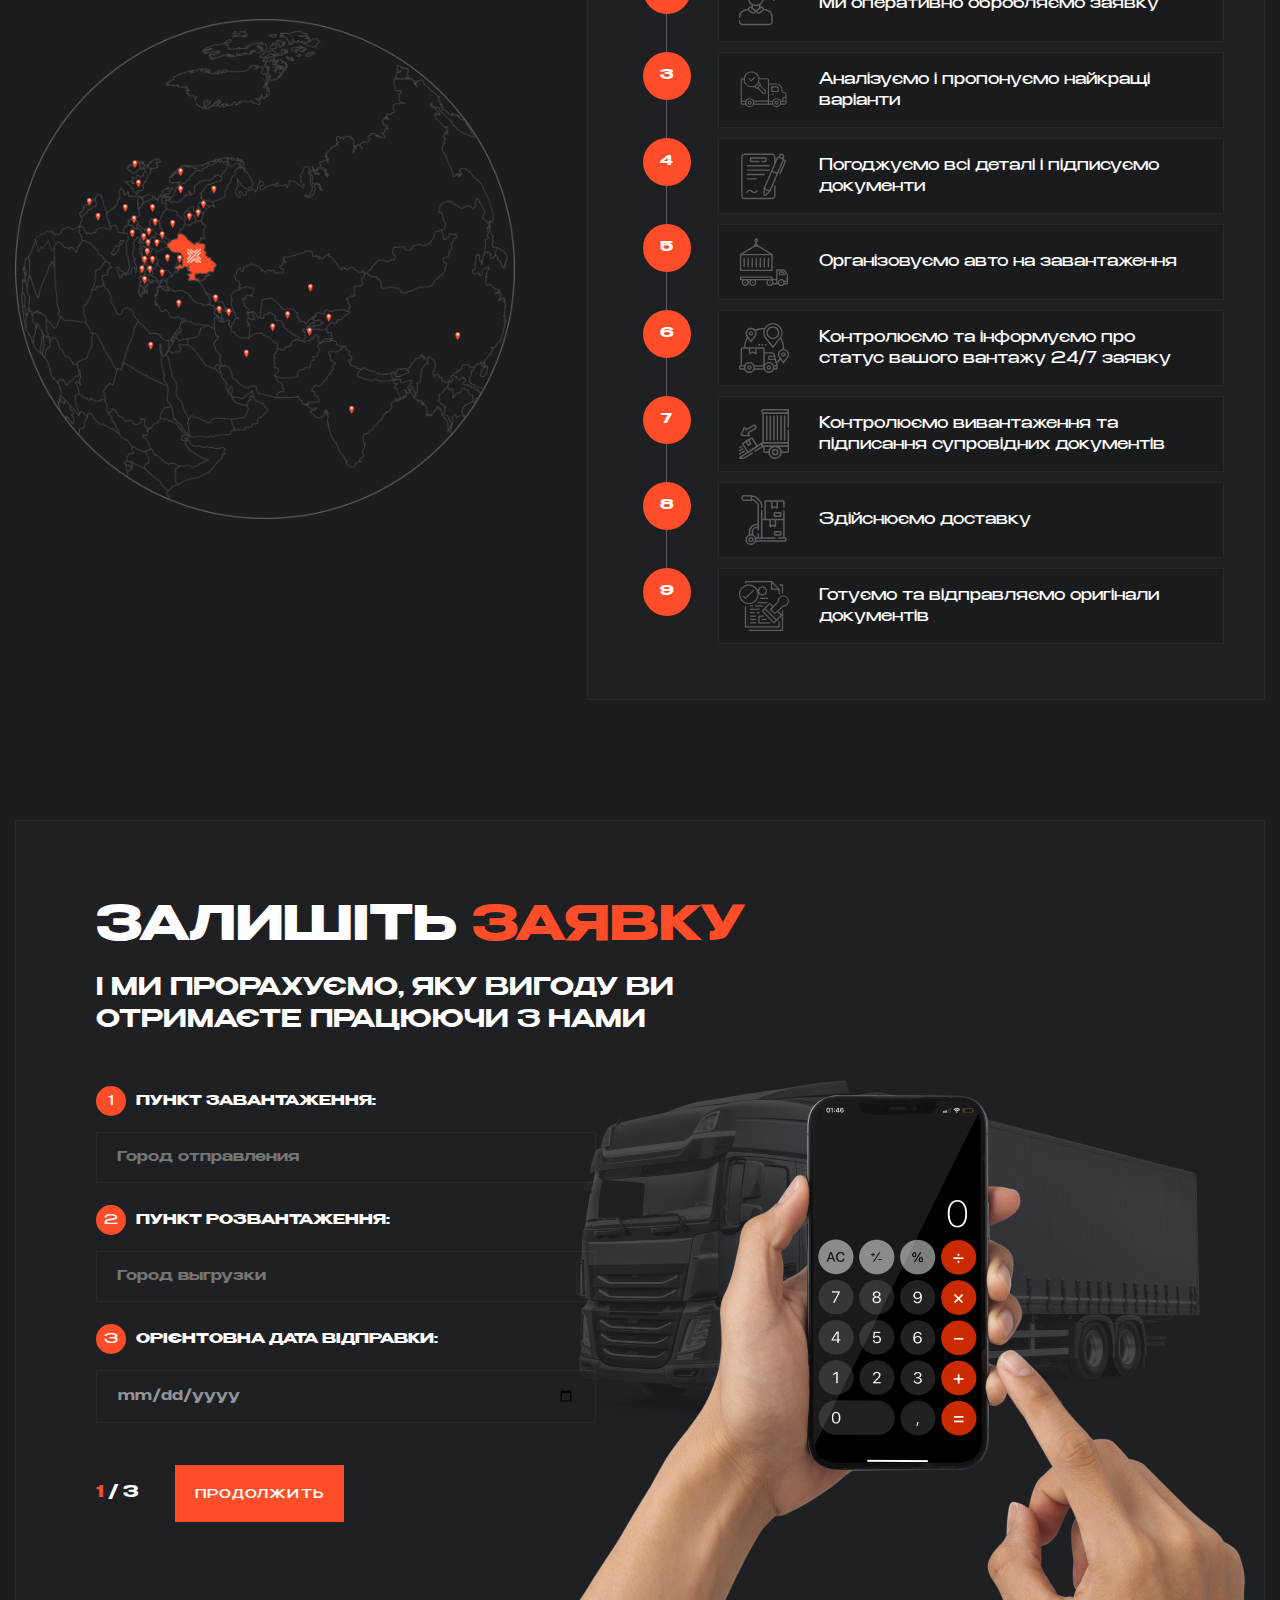
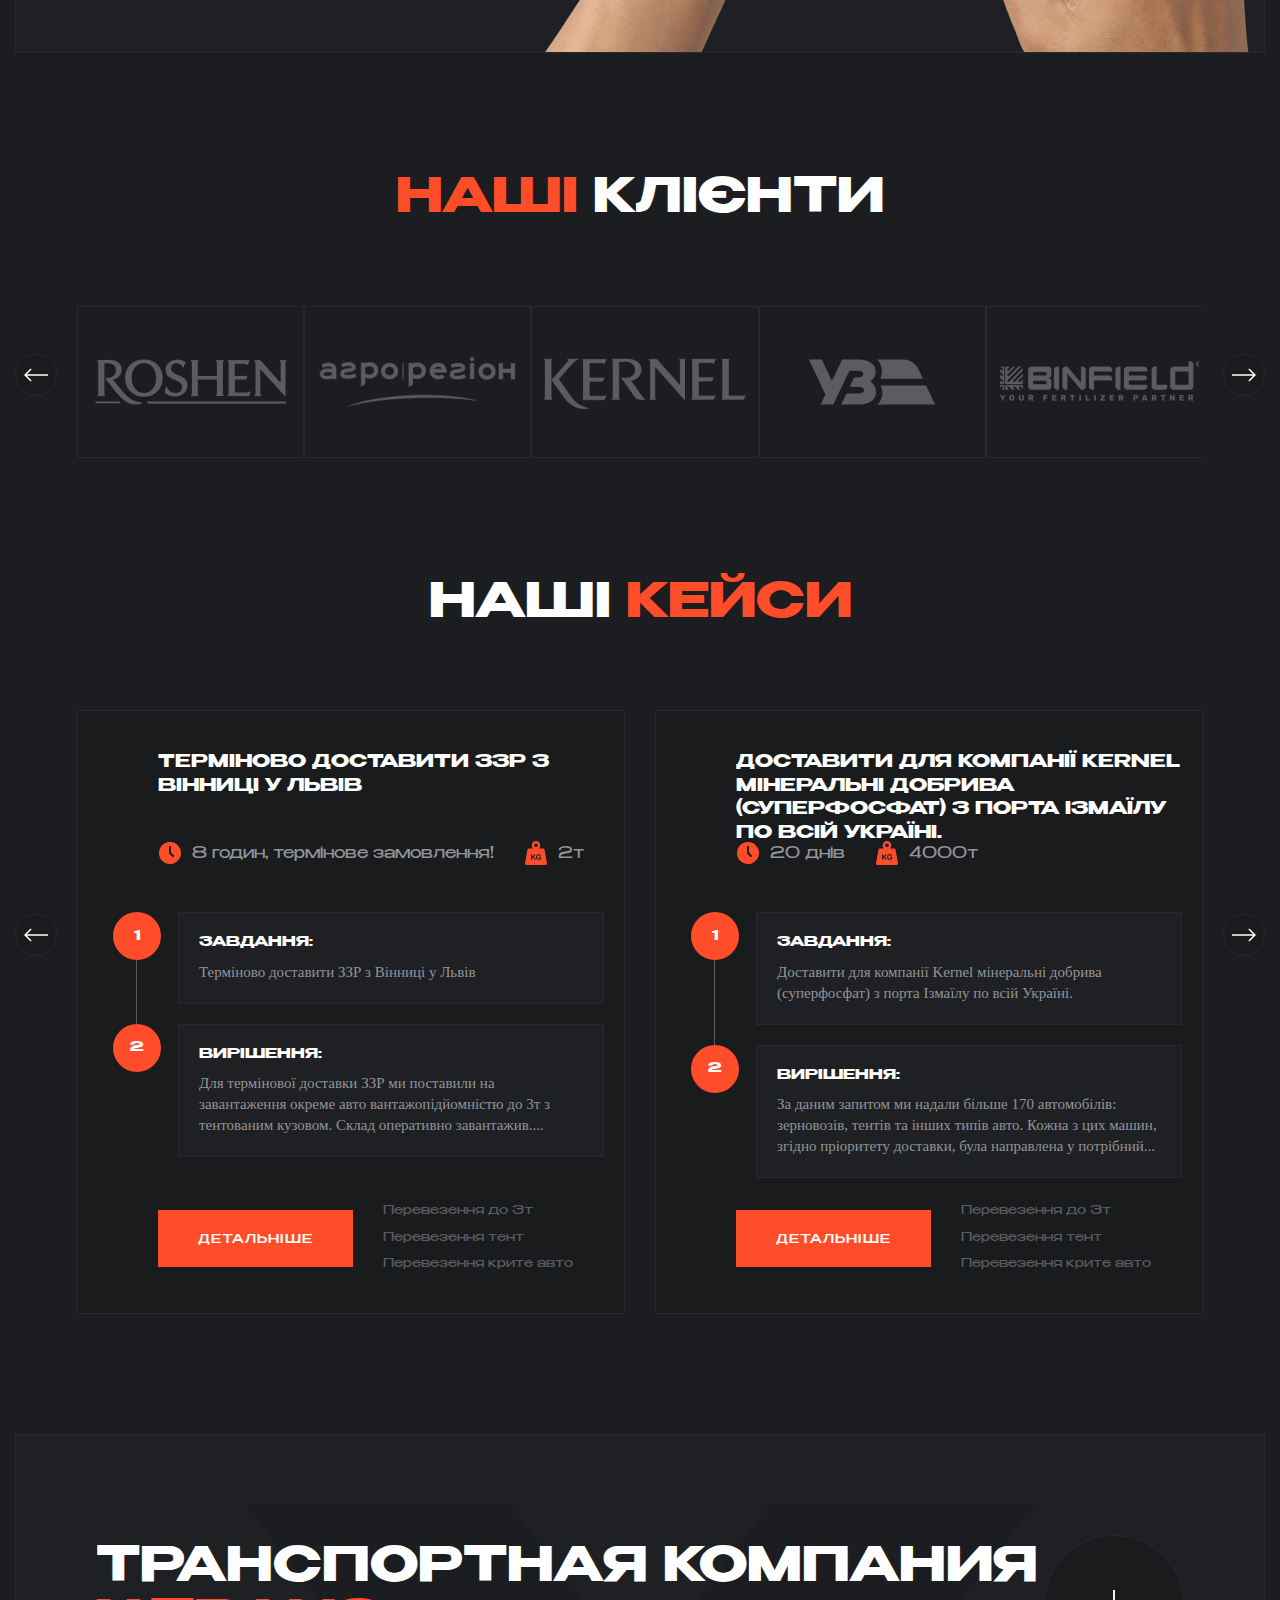
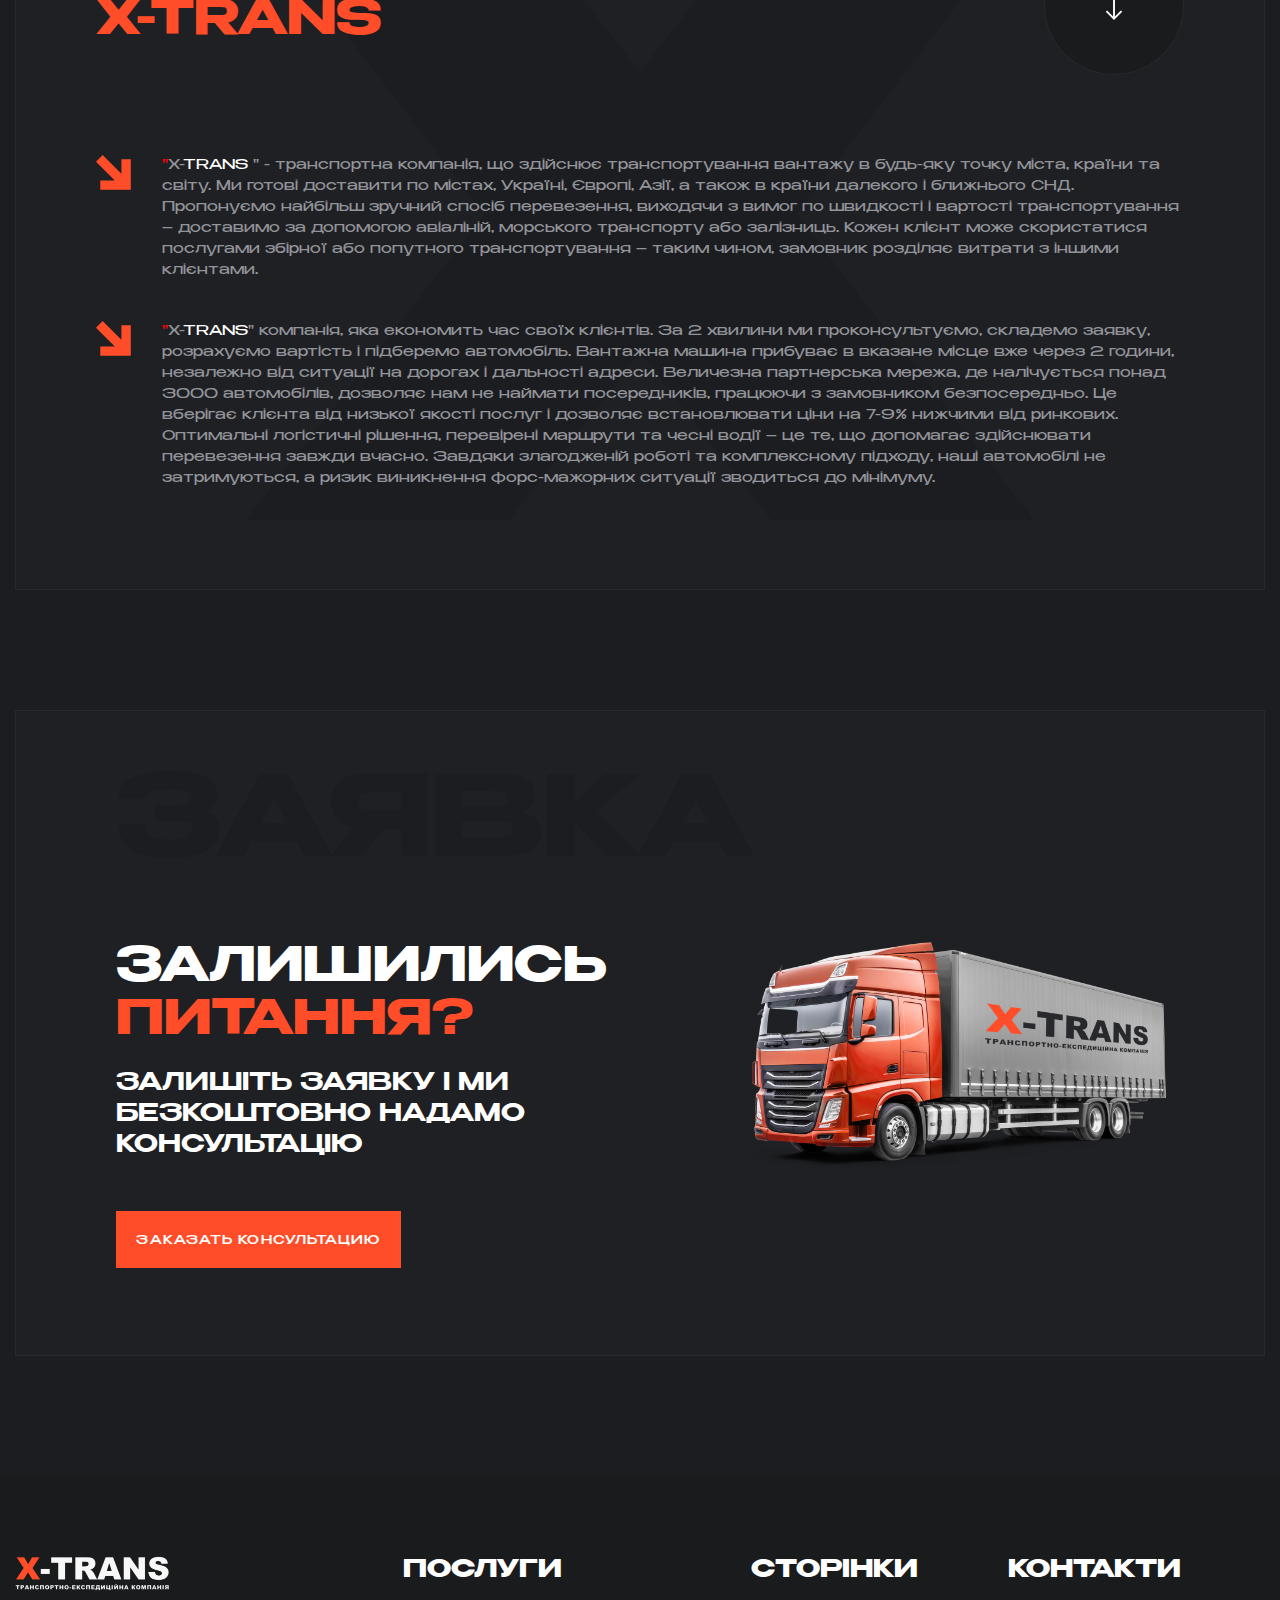
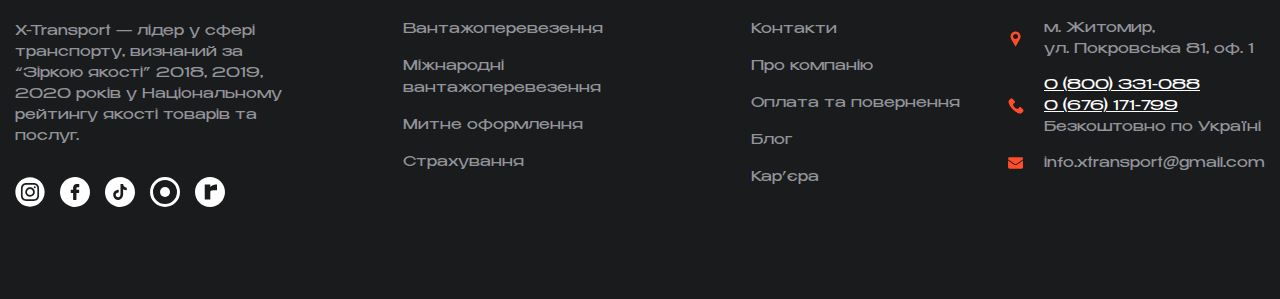
==== commit 8b0730eb: "added new image for test license" ====
--- a/index.html
+++ b/index.html
@@ -763,8 +763,8 @@
         <div class="garantee__inner">
           <div class="garantee__left">
             <div class="license">
-              <img src="images/licence.png" alt="license img" />
-              <a data-fancybox="gallery" class="license-link" href="1.pdf">
+              <img src="test.png" alt="license img" />
+              <a data-fancybox="gallery" class="license-link" href="test.png">
                 <div class="search-wrap">
                   <svg
                     width="154"
--- a/css/style.css
+++ b/css/style.css
@@ -546,7 +546,7 @@
   color: var(--white, var(--white, #fff));
   font-size: 50px;
   font-style: normal;
-  font-weight: 400;
+  font-weight: 800;
   line-height: 110%; /* 55px */
   text-transform: uppercase;
   max-width: 900px;
@@ -578,6 +578,10 @@
 
 .benefits__title--main {
   margin-bottom: 80px;
+}
+
+.desktop-benefits {
+  width: 155px;
 }
 
 .categories-benefits {
@@ -1174,6 +1178,10 @@
 
 .team__left {
   flex: 50%;
+}
+
+.team__left img {
+  max-width: 300px;
 }
 
 .team__right {
@@ -2376,6 +2384,7 @@
 
   .mobile-benefits {
     display: block;
+    max-width: 200px;
   }
 
   .desktop-benefits {
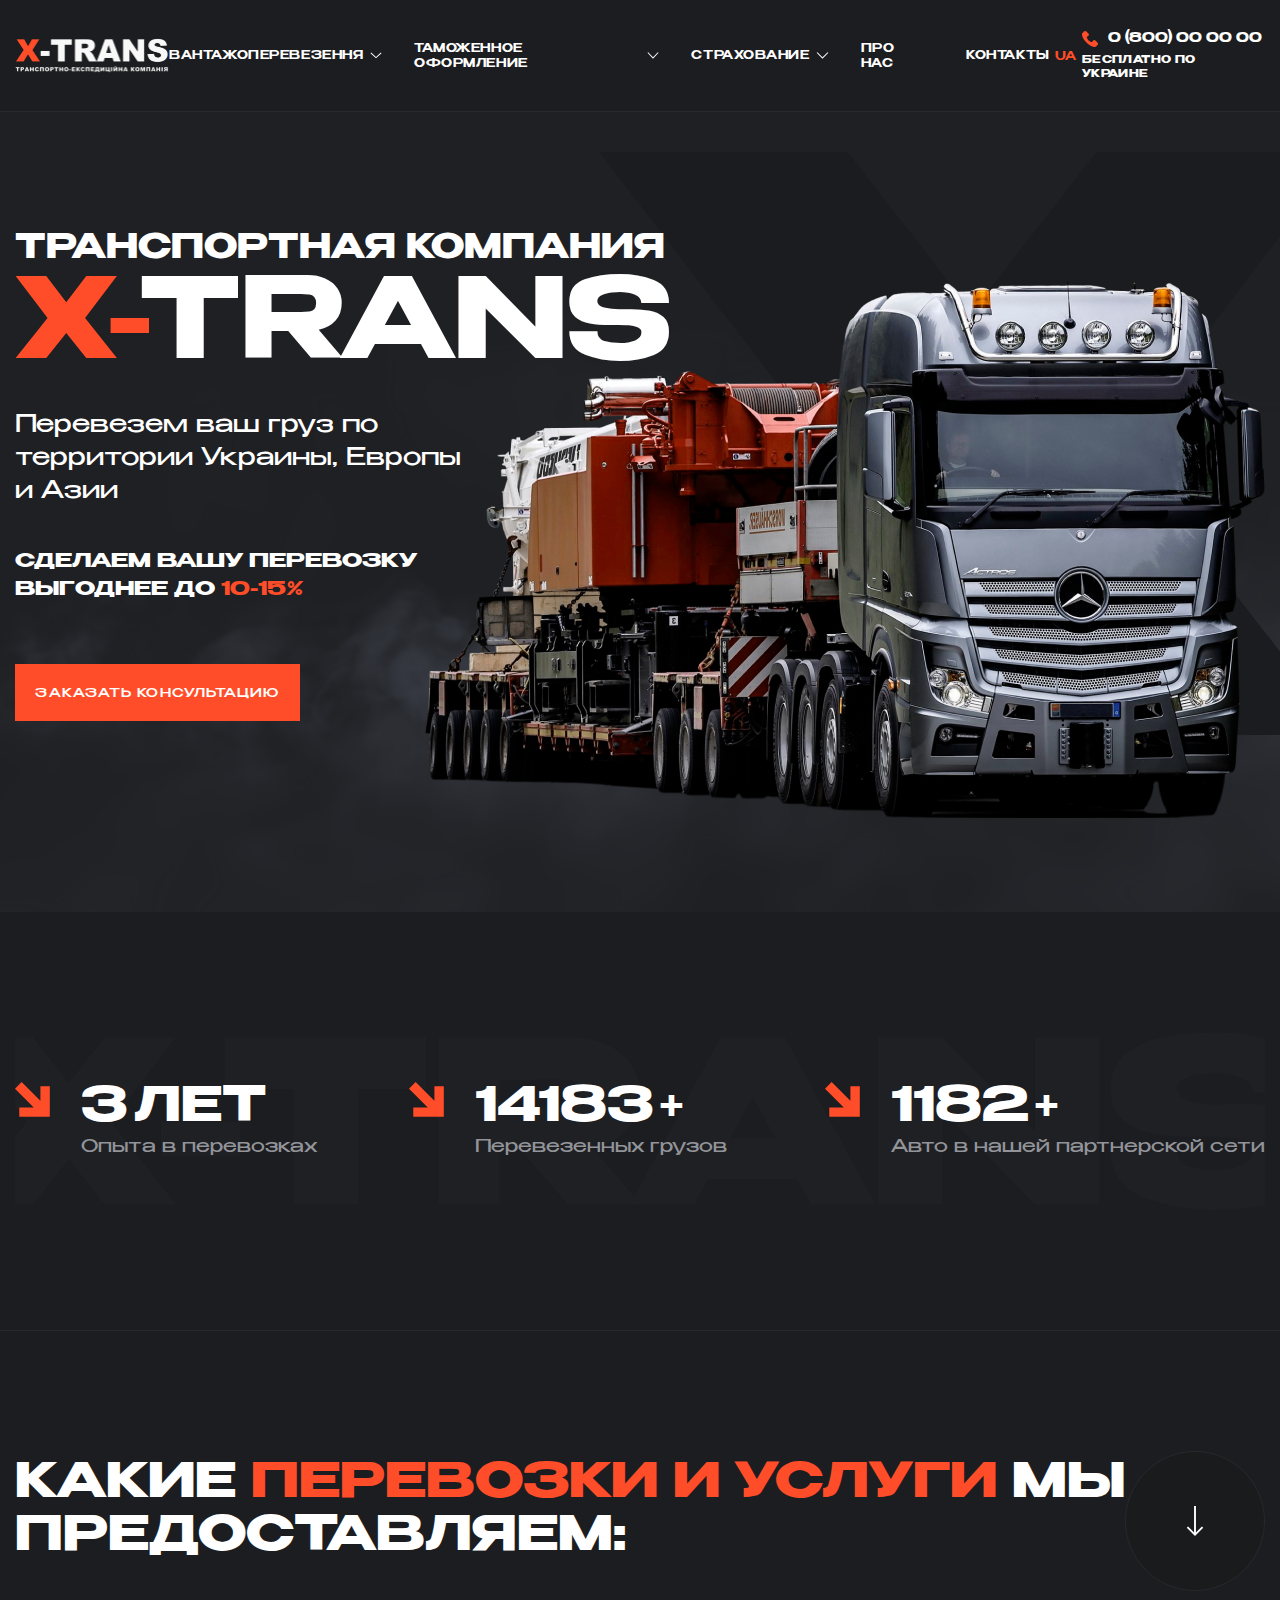
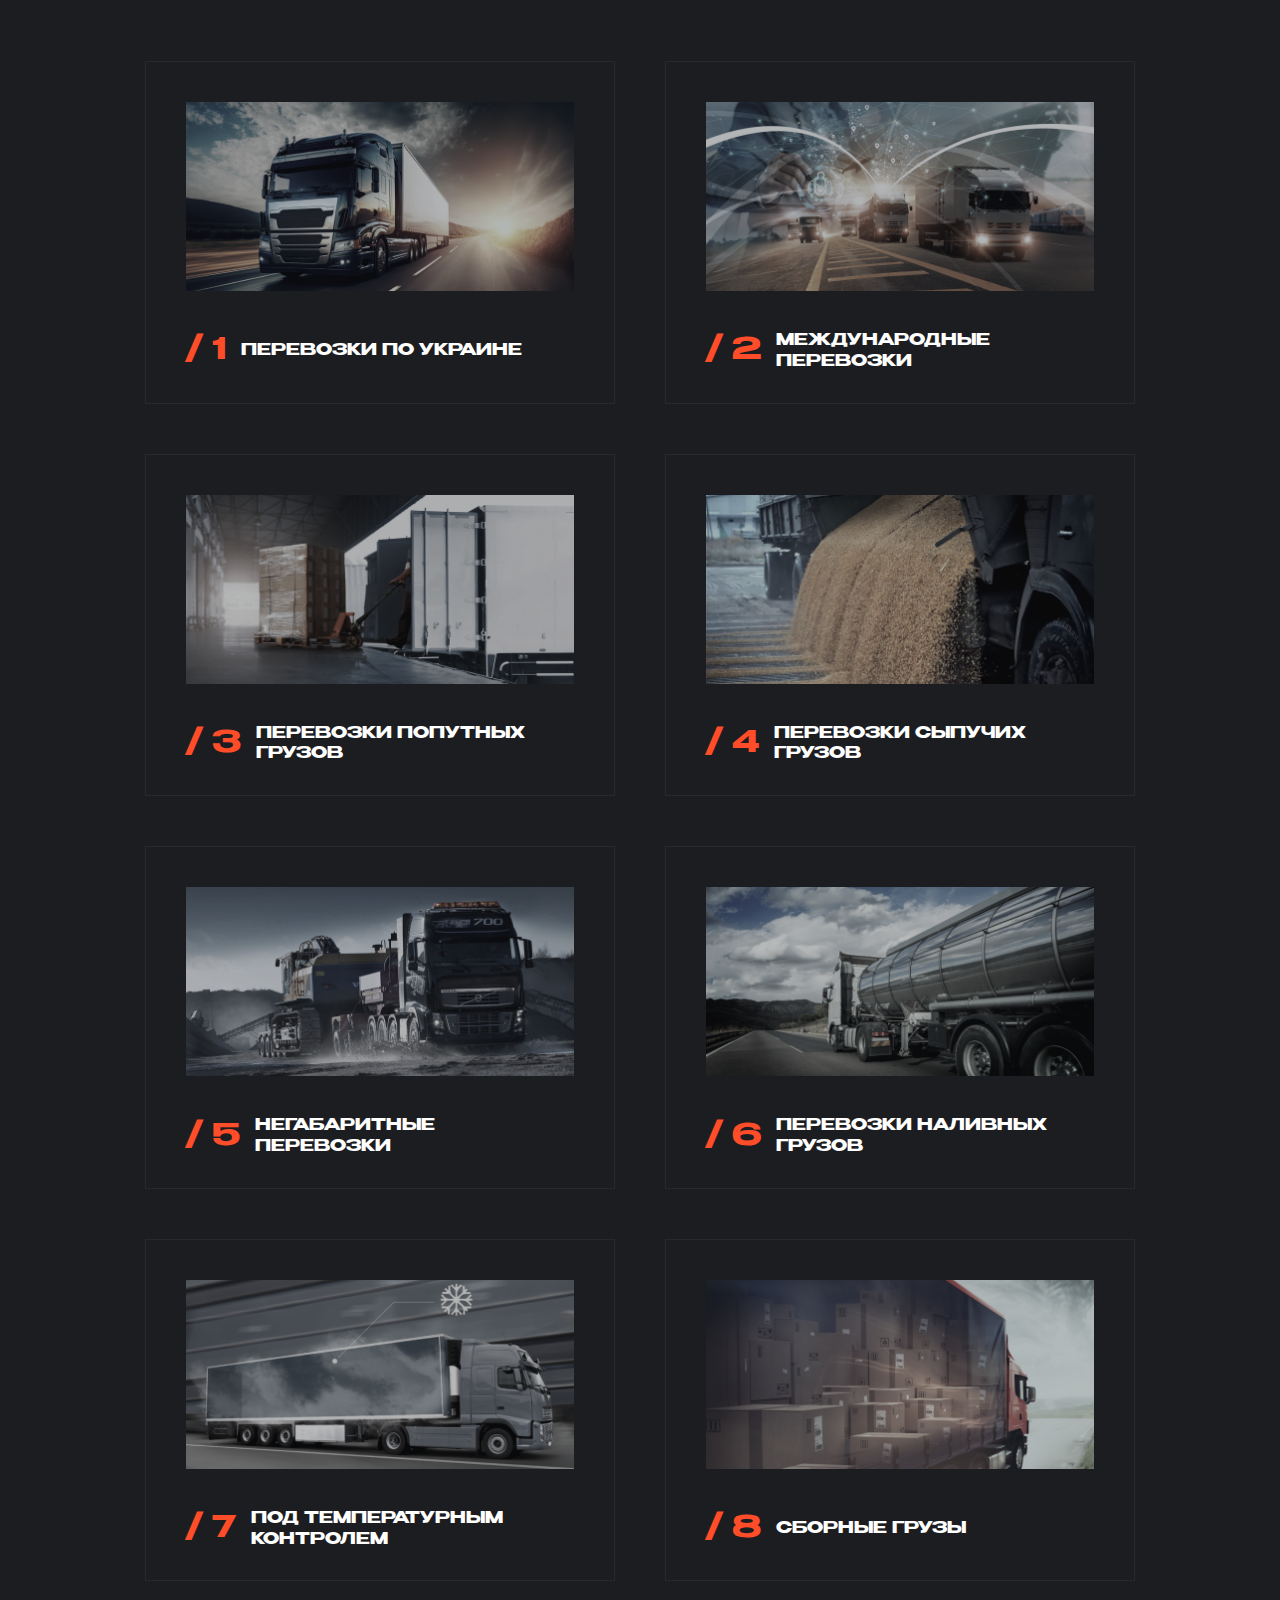
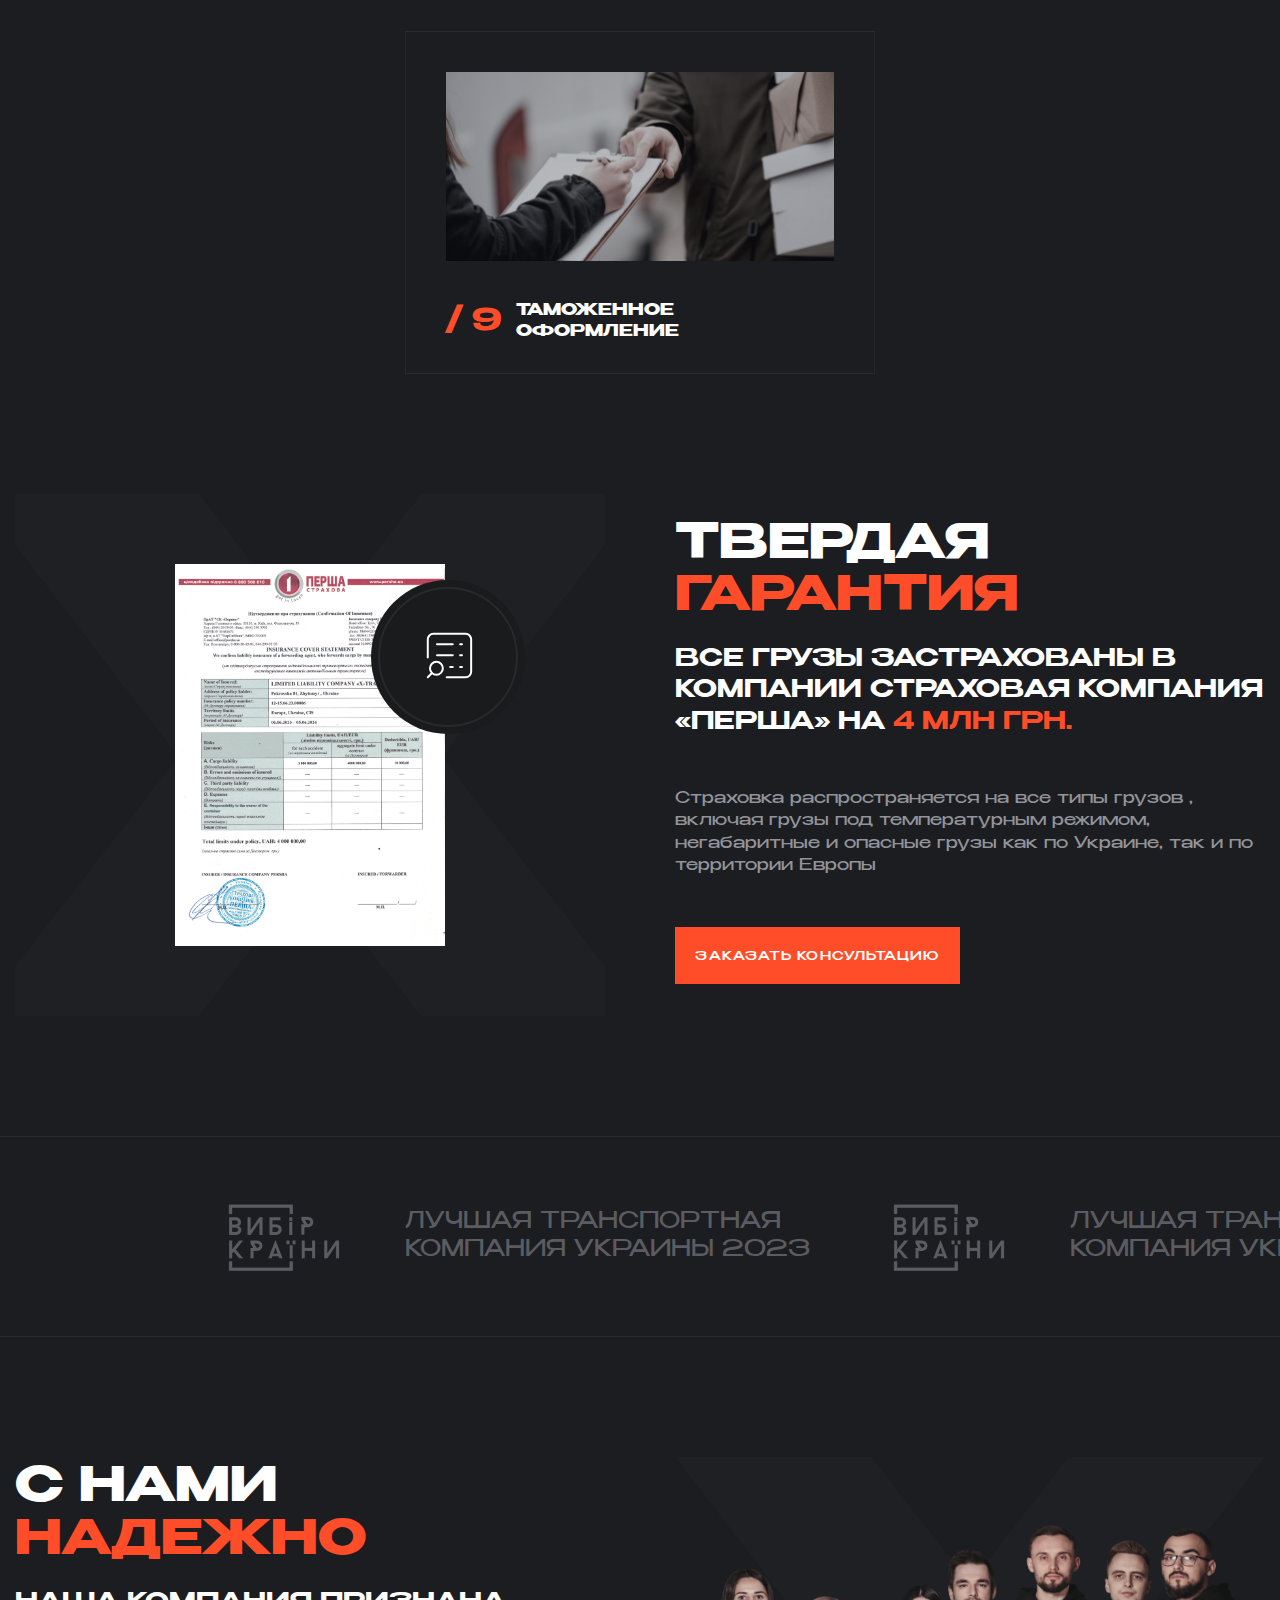
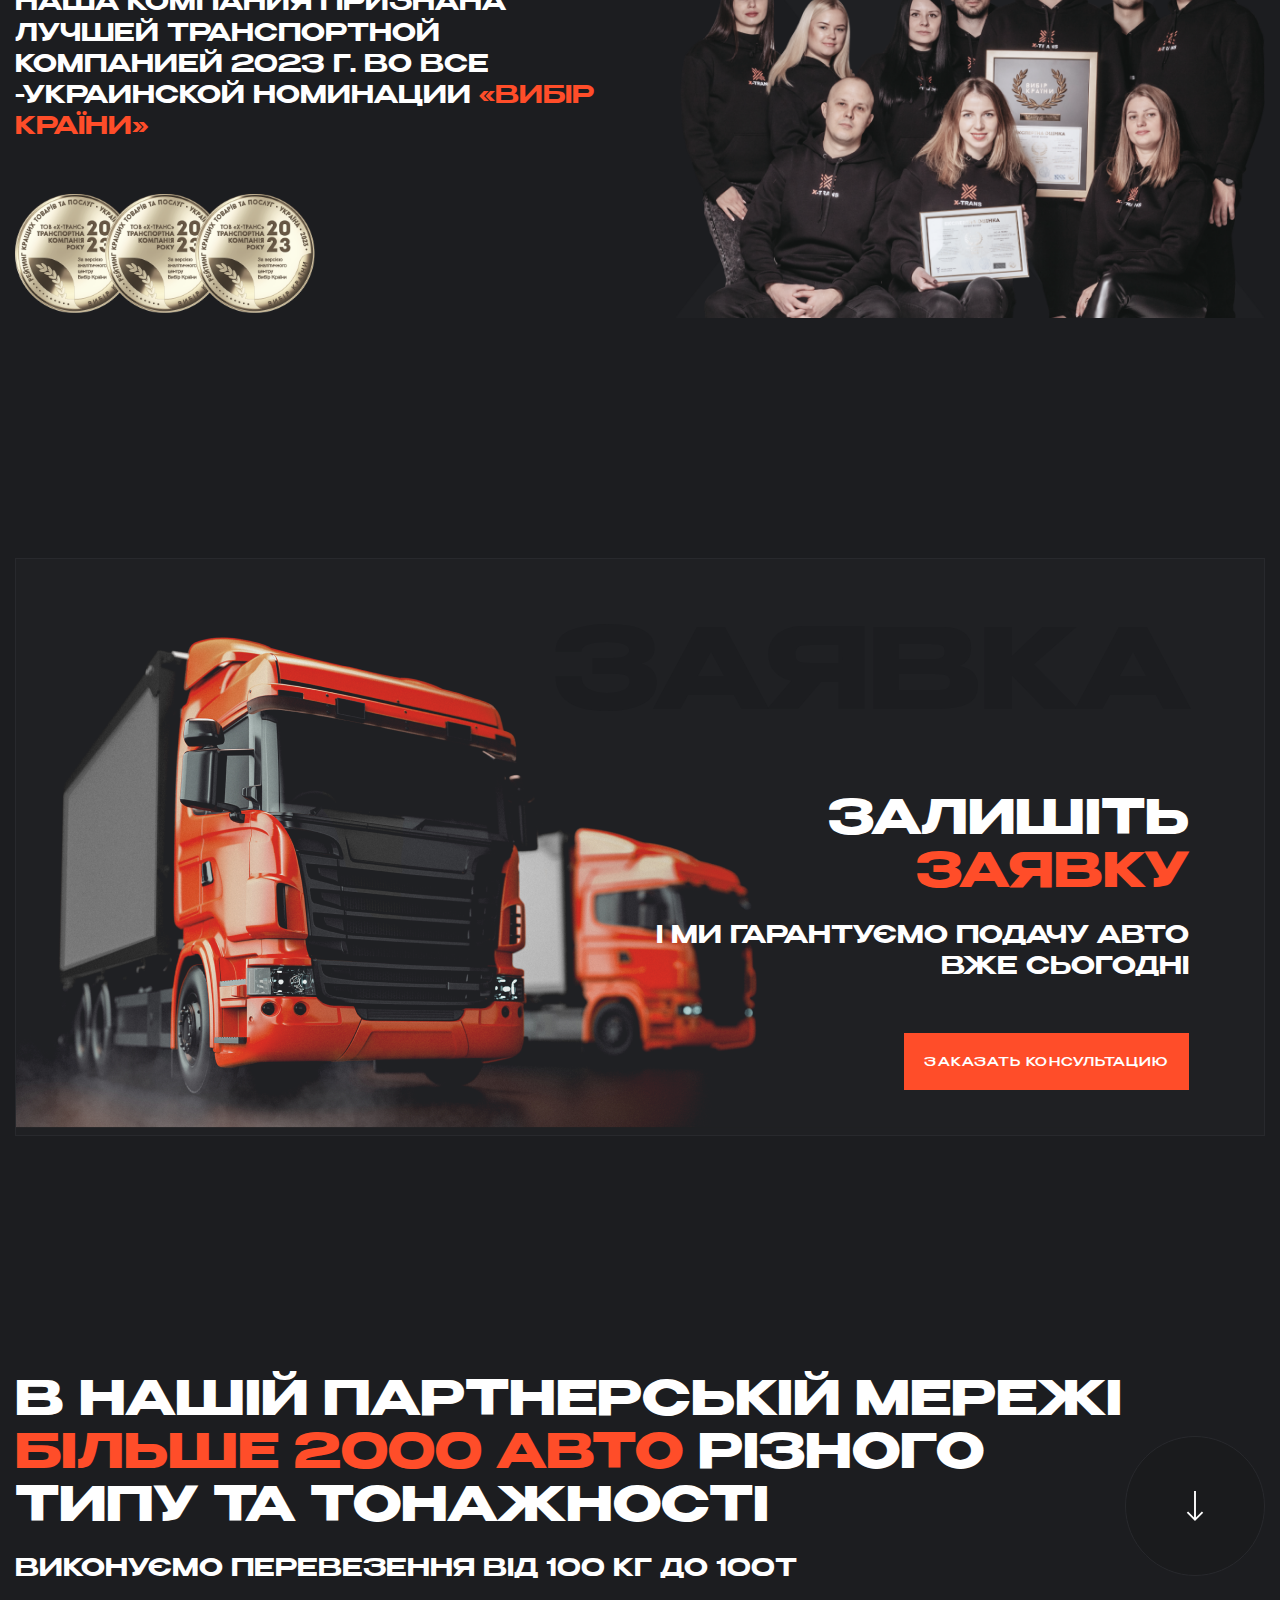
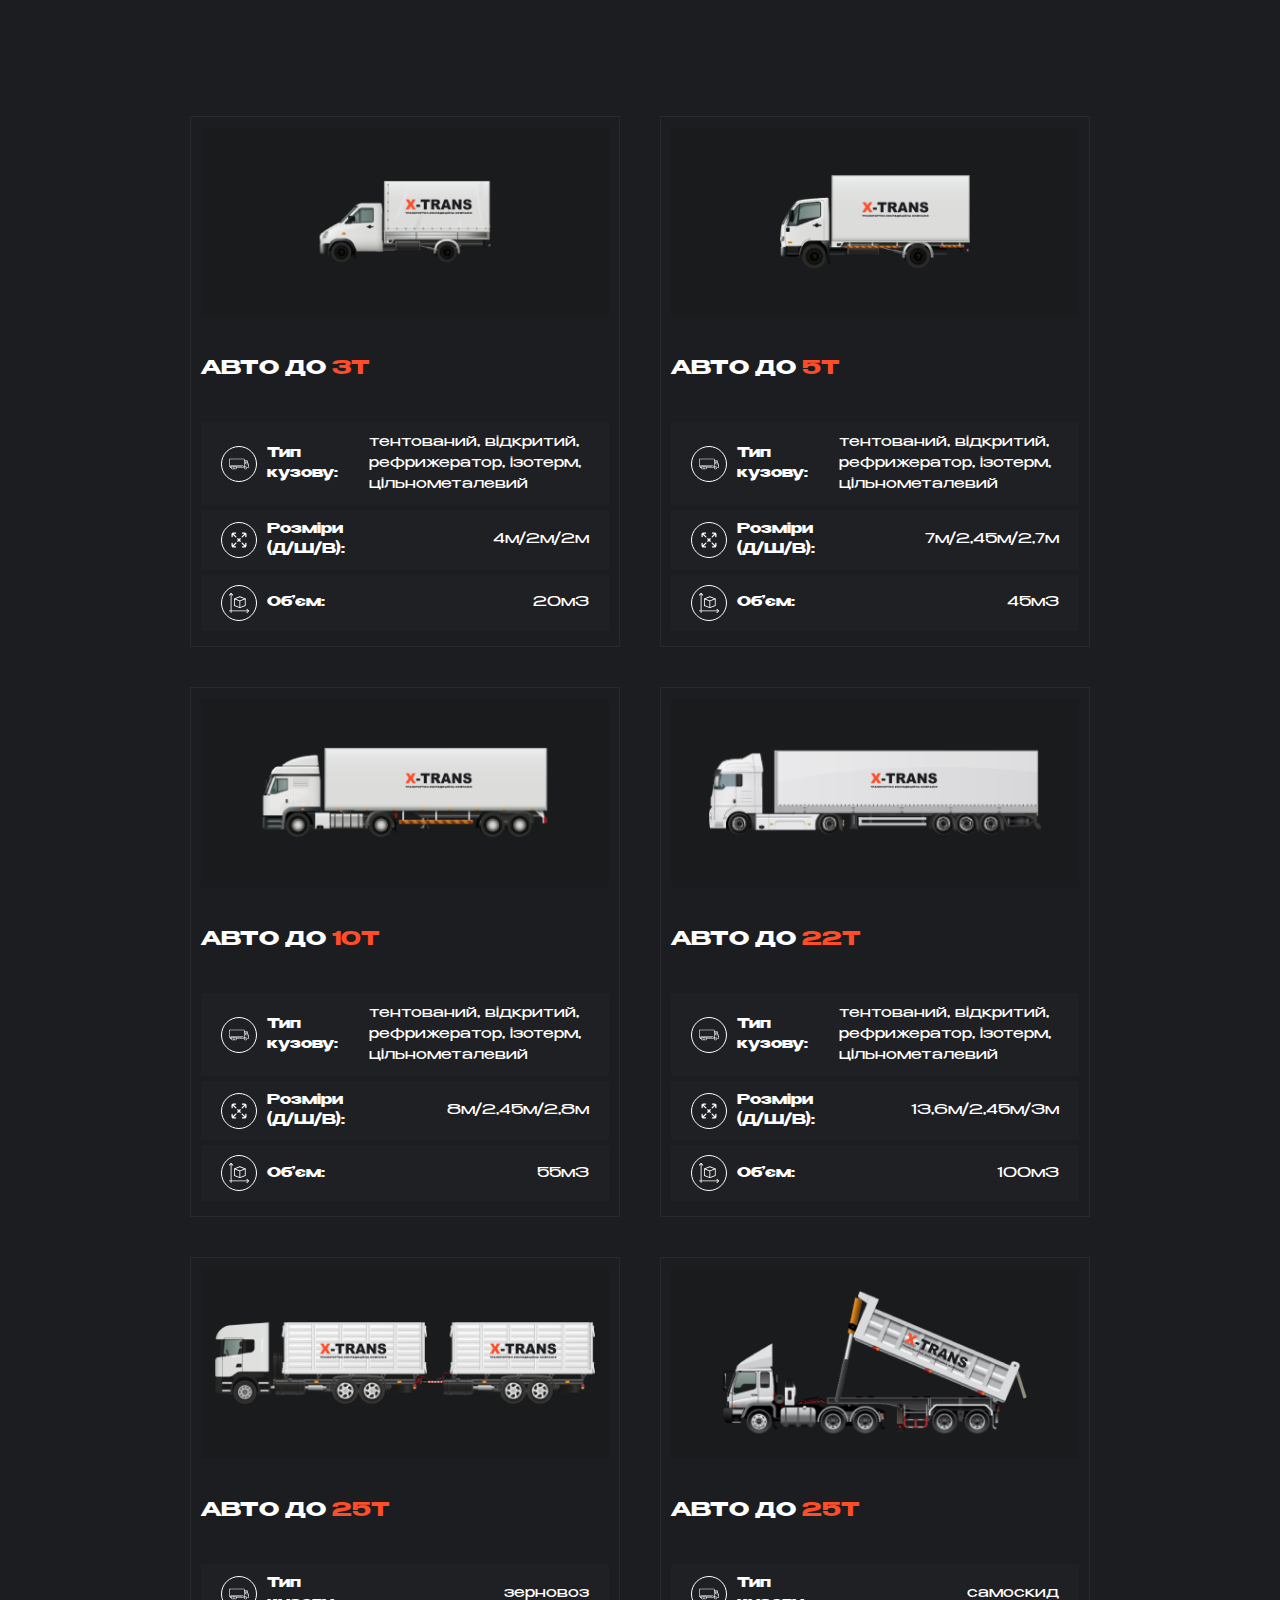
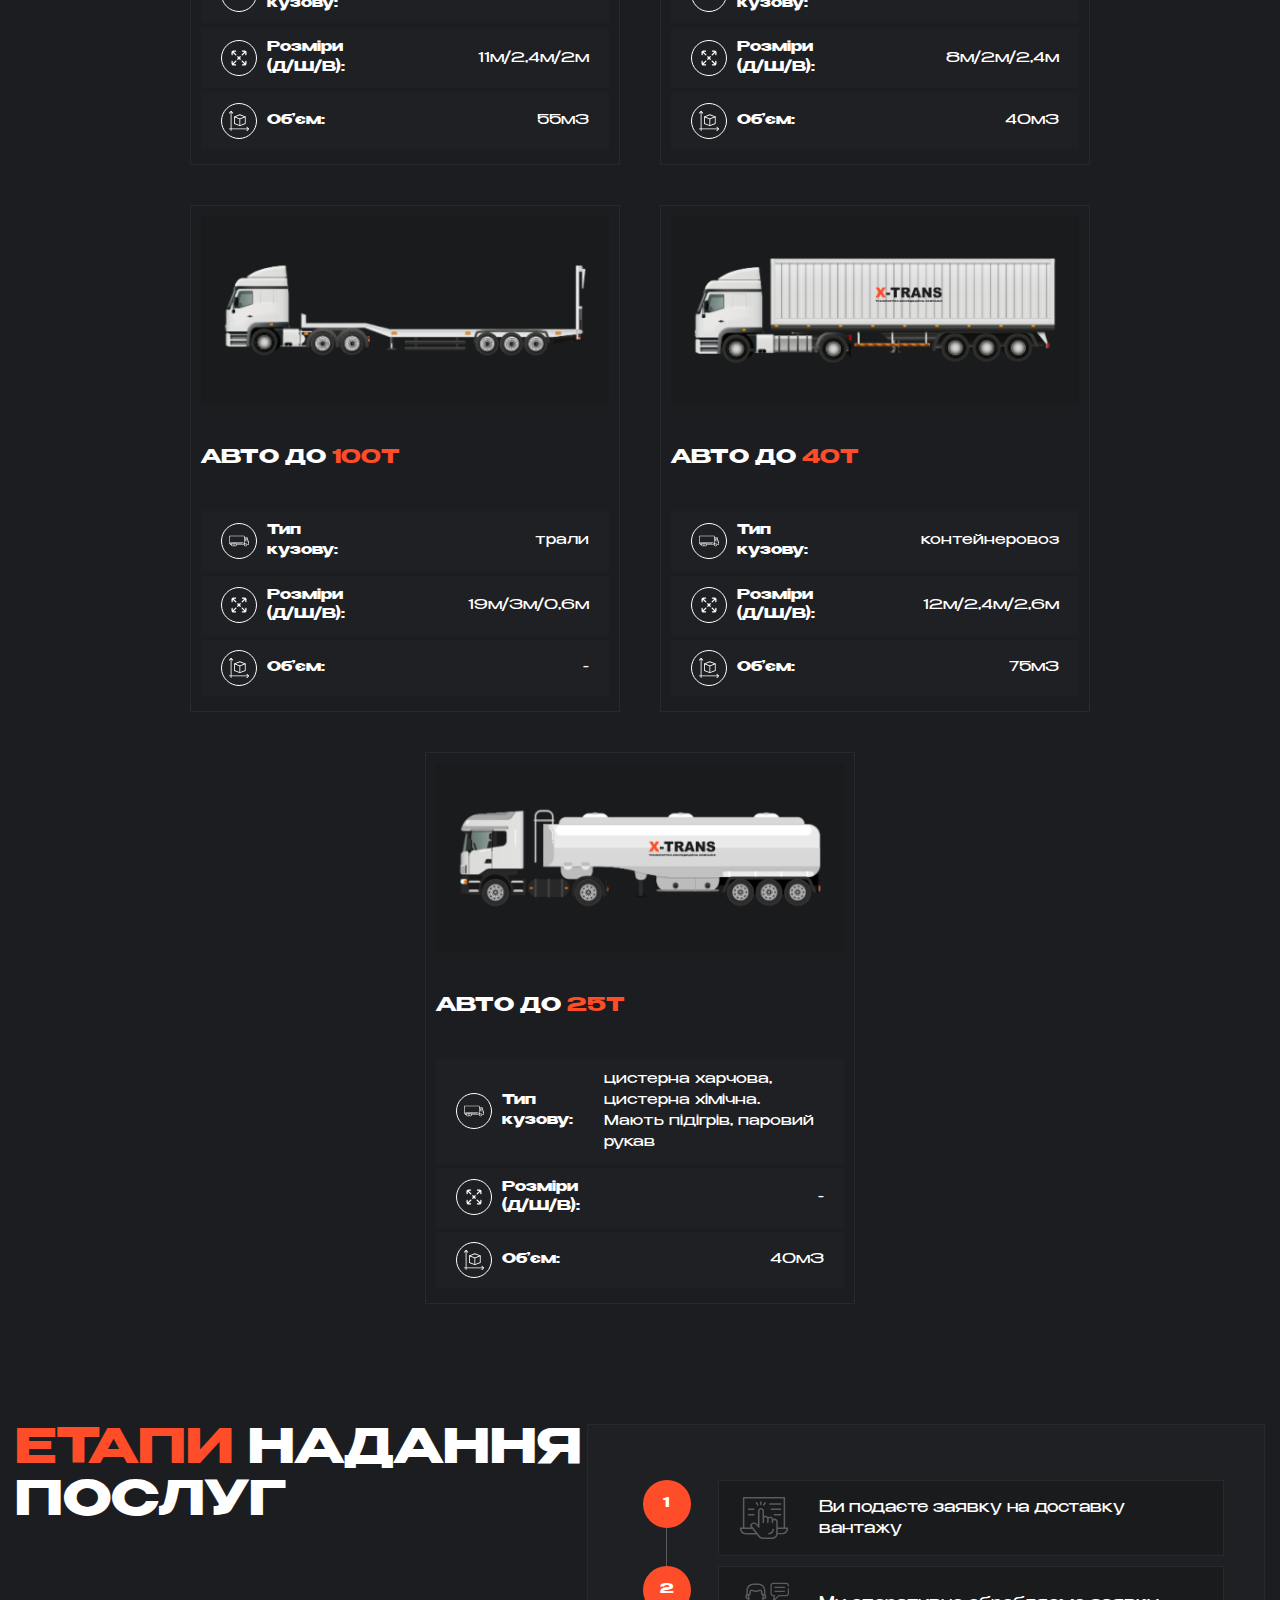
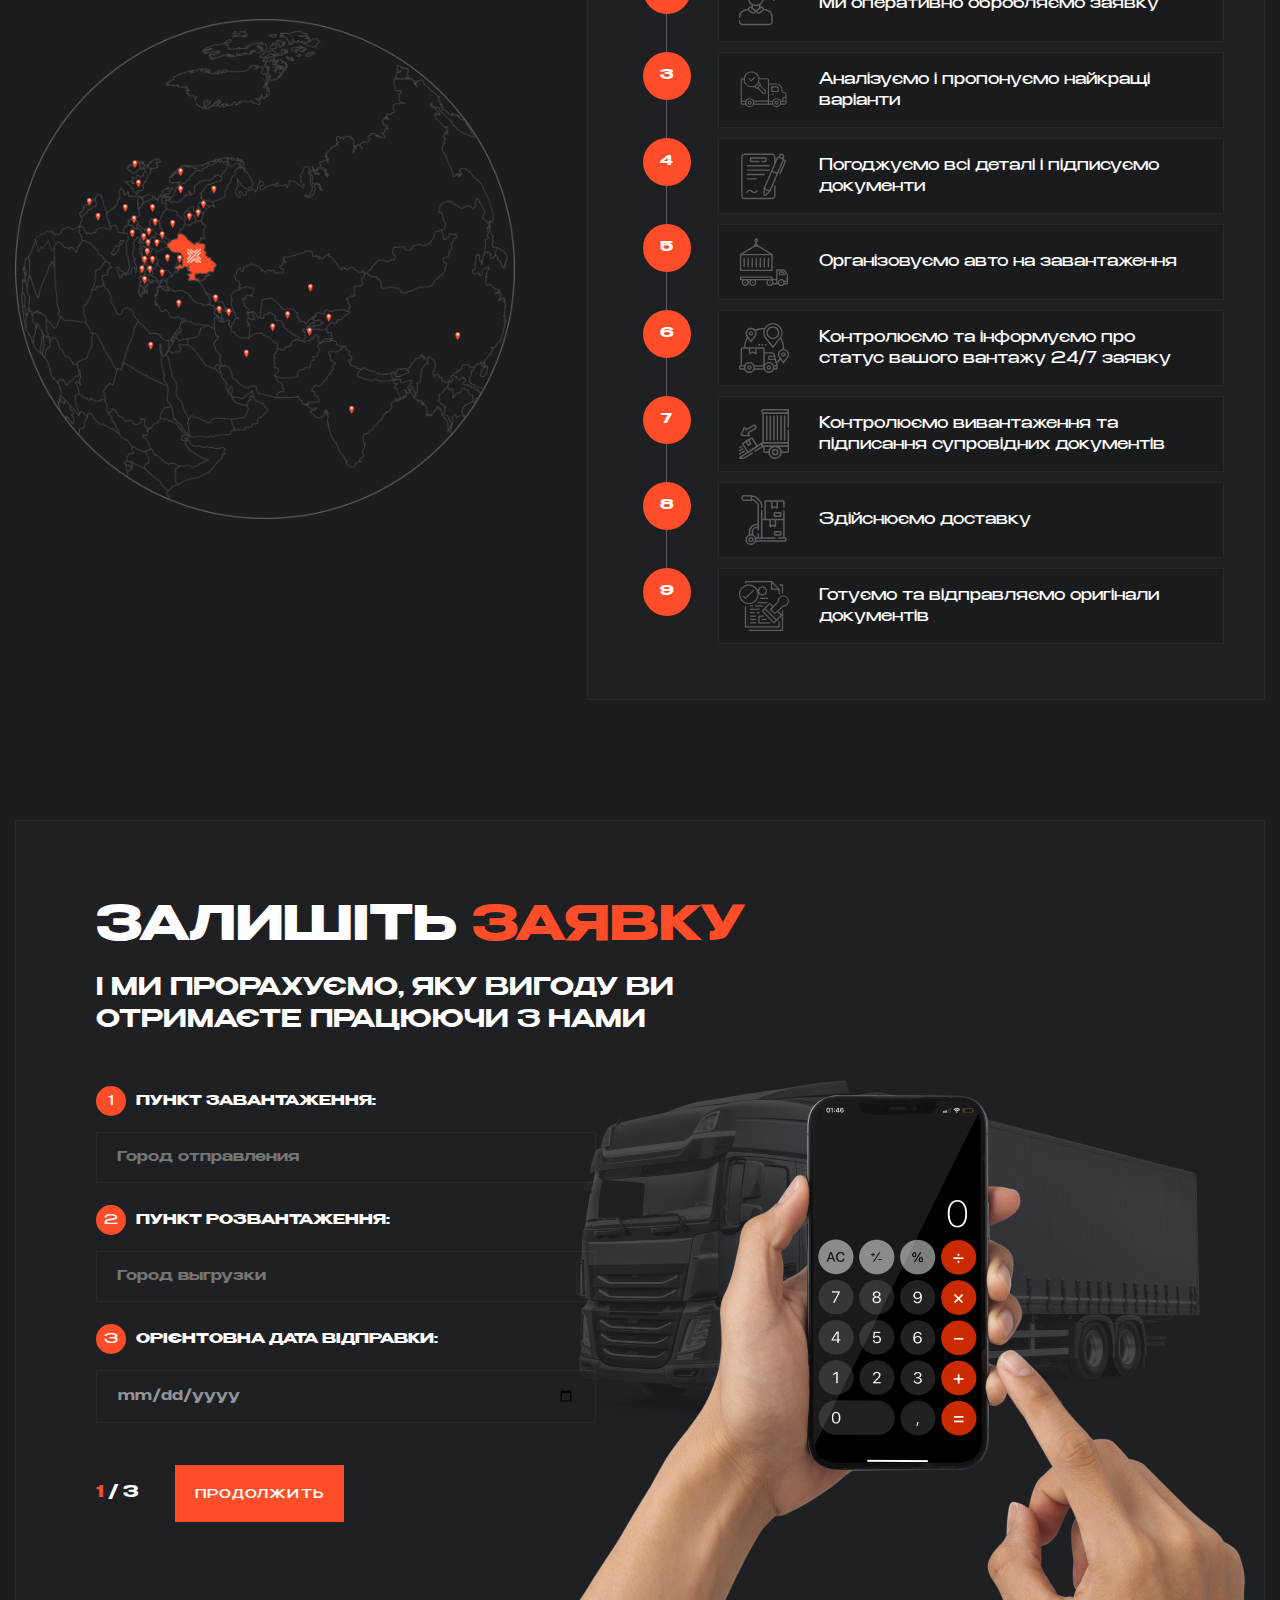
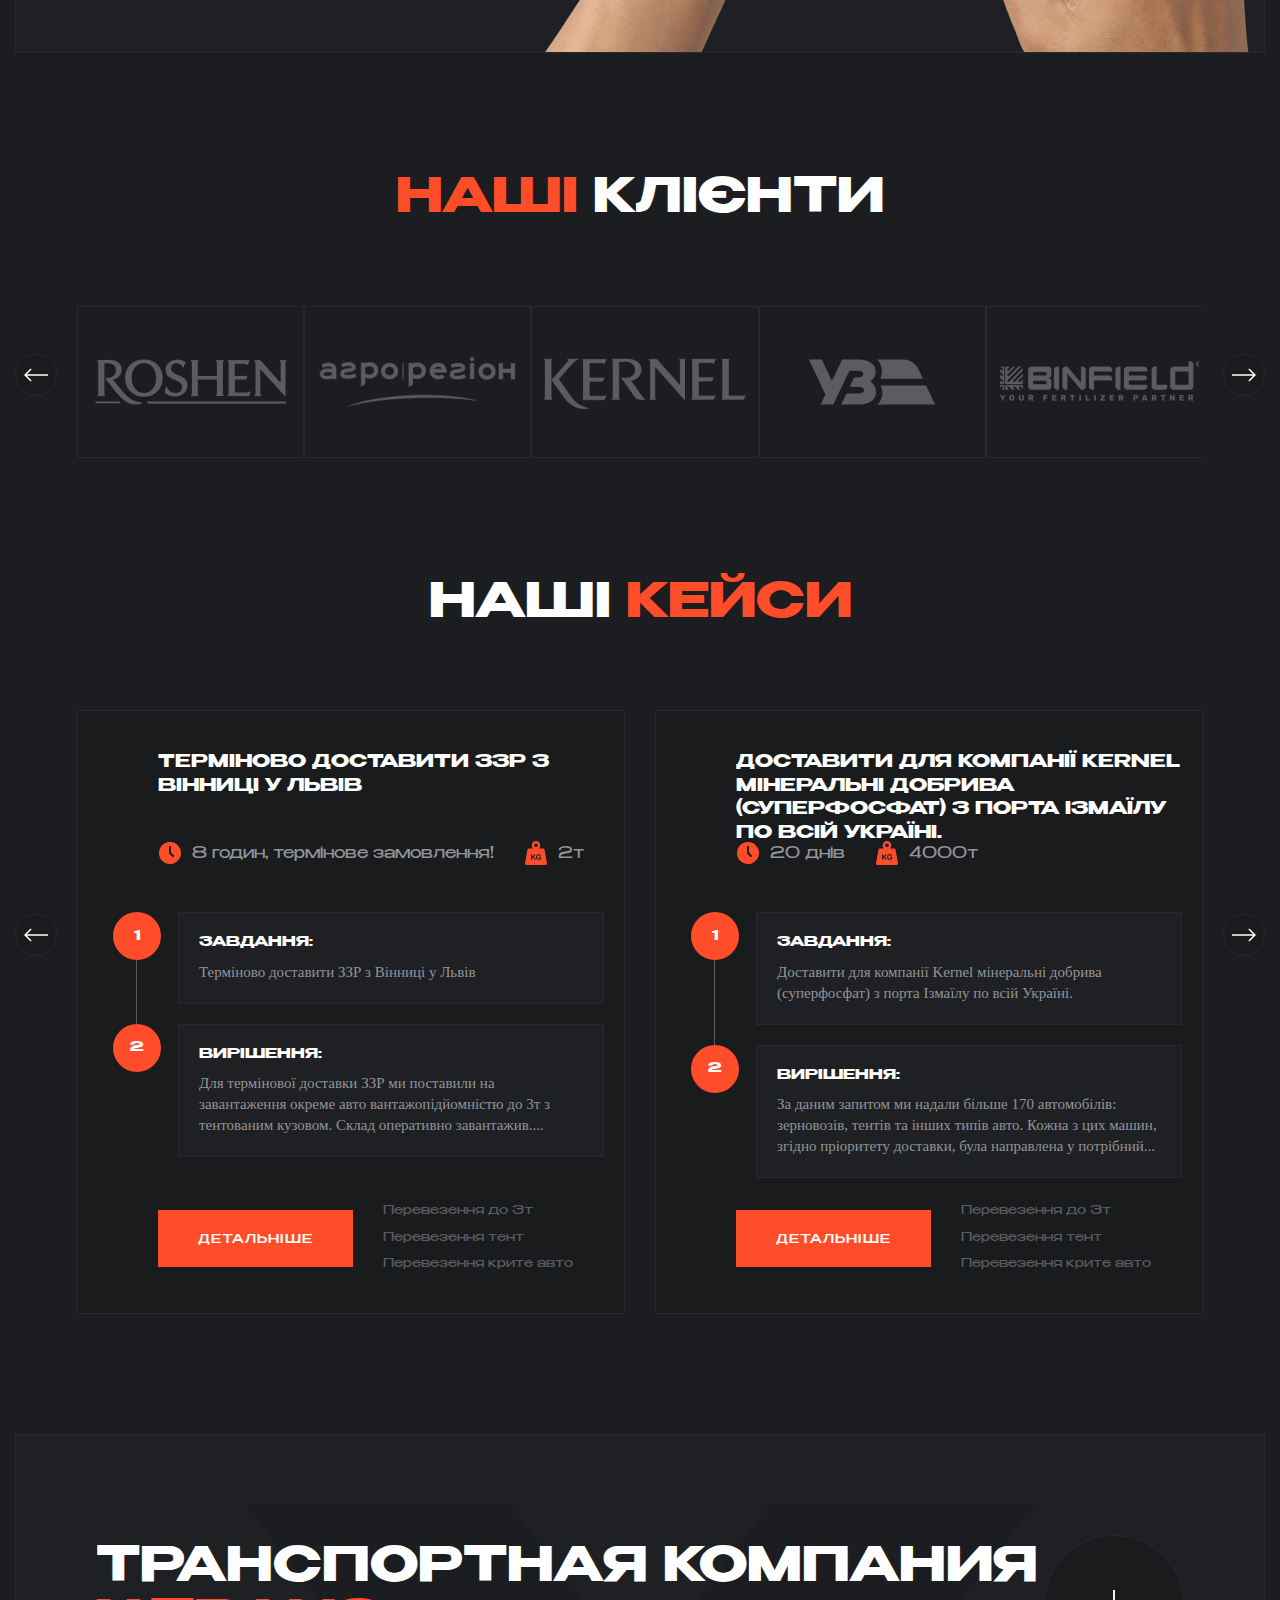
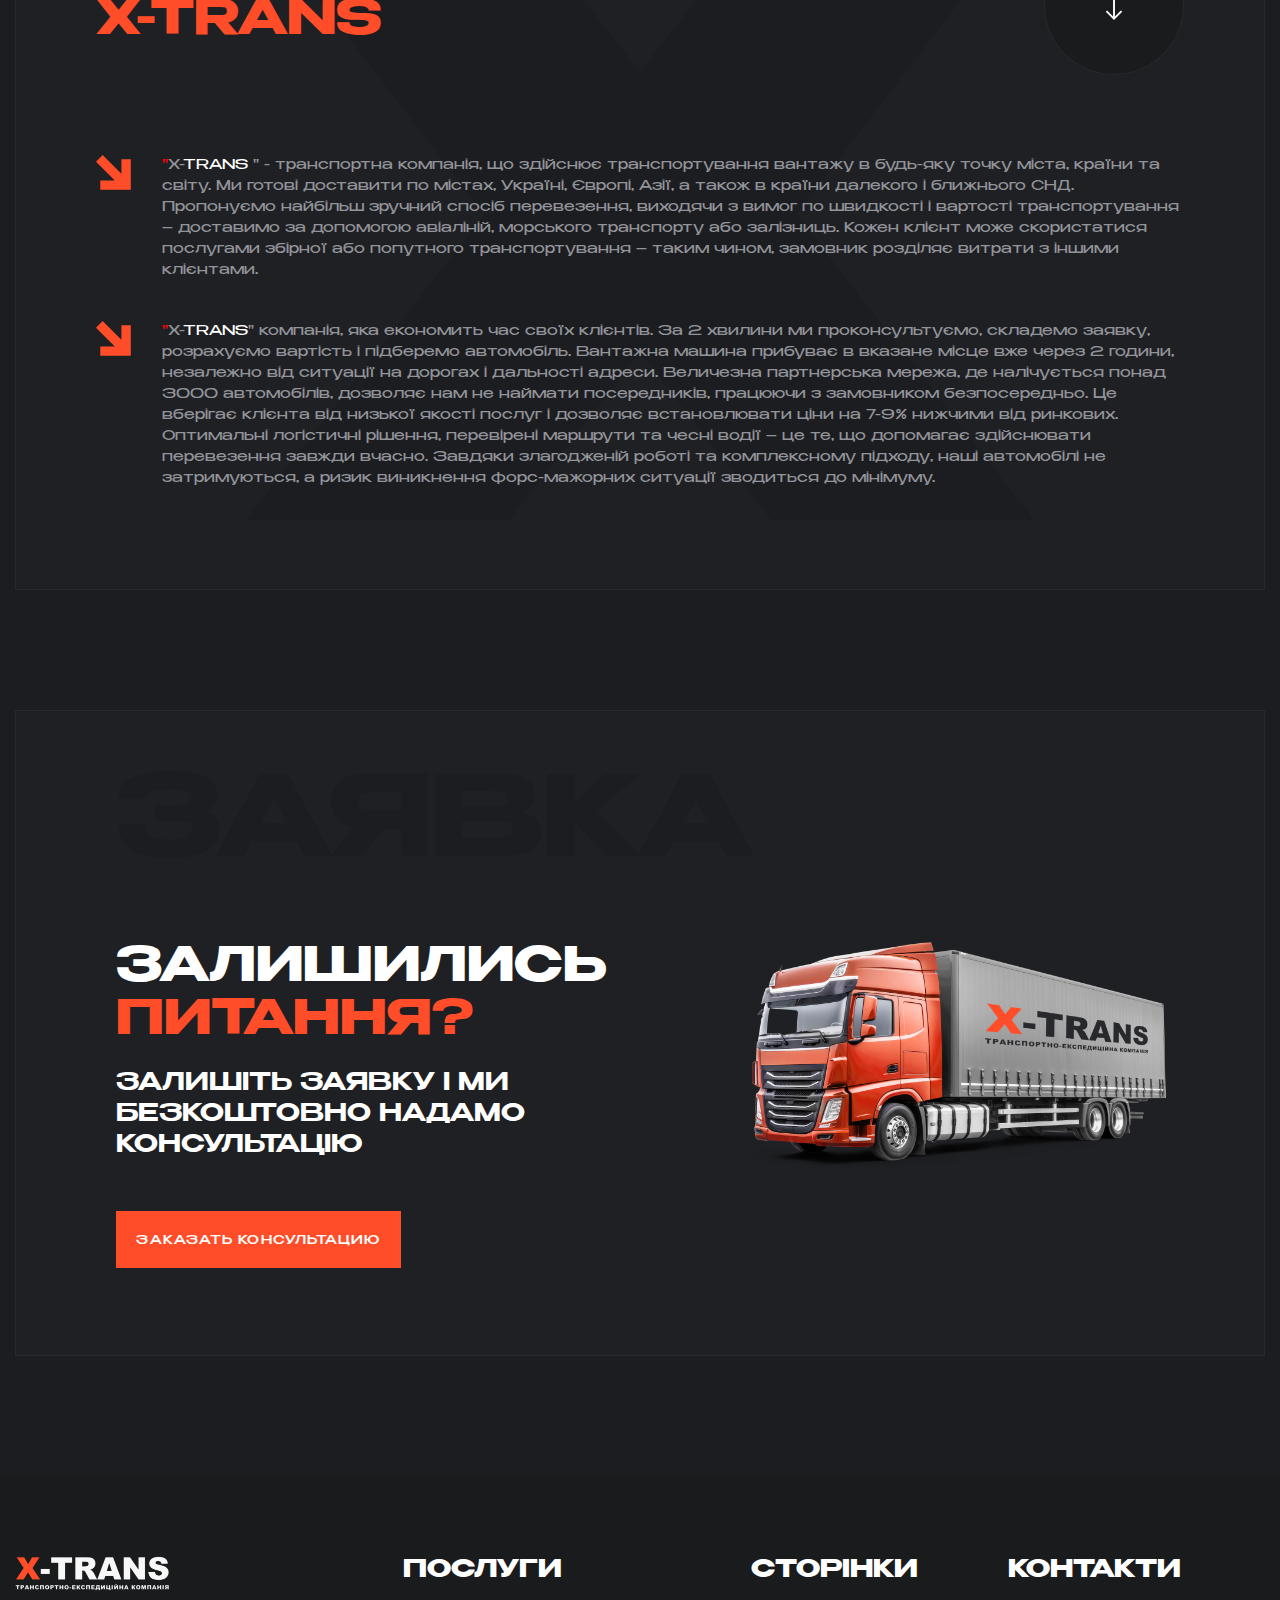
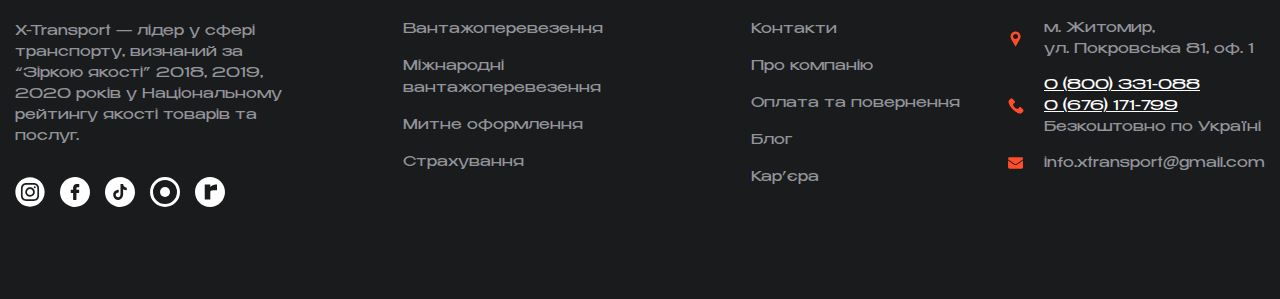
==== commit 721dd2d2: "added submenu for mobile" ====
--- a/index.html
+++ b/index.html
@@ -7,9 +7,10 @@
     <link rel="icon" type="image/png" href="favicon.png" />
 
     <link rel="stylesheet" href="css/swiper-bundle.min.css" />
-    <link rel="stylesheet" href="css/style.css?=v1.3" />
+    <link rel="stylesheet" href="css/style.css?=v1.4" />
     <link rel="stylesheet" href="css/jquery.fancybox.min.css" />
     <title>X-Transport</title>
+    <script src="js/burger.js"></script>
   </head>
   <body>
     <!-- Header -->
@@ -19,7 +20,6 @@
           <a class="logo" href="index.html">
             <img src="images/logo.png" alt="logo" />
           </a>
-
           <nav class="nav">
             <ul class="nav__list">
               <li class="nav__item">
@@ -40,48 +40,84 @@
 
                         <ul class="submenu-3">
                           <li class="submenu__item--3">
-                            <a class="submenu__link--3" href="#">Перевезення у Києві</a>
-                            <a class="submenu__link--3" href="#">Перевезення у Дніпрі</a>
-                          </li>
-
-                          <li class="submenu__item--3">
-                            <a class="submenu__link--3" href="#">Перевезення в Одесі</a>
-                            <a class="submenu__link--3" href="#">Перевезення у Хмельницькому</a>
-                          </li>
-
-                          <li class="submenu__item--3">
-                            <a class="submenu__link--3" href="#">Перевезення у Полтаві</a>
-                            <a class="submenu__link--3" href="#">Перевезення у Броварах</a>
-                          </li>
-
-                          <li class="submenu__item--3">
-                            <a class="submenu__link--3" href="#">Перевезення у Вінниці</a>
-                            <a class="submenu__link--3" href="#">Перевезення у Кривому Розі</a>
-                          </li>
-
-                          <li class="submenu__item--3">
-                            <a class="submenu__link--3" href="#">Перевезення у Львові</a>
-                            <a class="submenu__link--3" href="#">Перевезення в Сумах</a>
-                          </li>
-
-                          <li class="submenu__item--3">
-                            <a class="submenu__link--3" href="#">Перевезення в Чернігові</a>
-                            <a class="submenu__link--3" href="#">Перевезення в Черкасах</a>
-                          </li>
-
-                          <li class="submenu__item--3">
-                            <a class="submenu__link--3" href="#">Перевезення в Рівному</a>
-                            <a class="submenu__link--3" href="#">Перевезення в Ужгороді</a>
-                          </li>
-
-                          <li class="submenu__item--3">
-                            <a class="submenu__link--3" href="#">Перевезення у Житомирі</a>
-                            <a class="submenu__link--3" href="#">Перевезення у Запоріжжі</a>
-                          </li>
-
-                          <li class="submenu__item--3">
-                            <a class="submenu__link--3" href="#">Перевезення в Миколаєві</a>
-                            <a class="submenu__link--3" href="#">Перевезення у Херсоні</a>
+                            <a class="submenu__link--3 submenu__item--3-w-link" href="#"
+                              >Перевезення у Києві</a
+                            >
+                            <a class="submenu__link--3 submenu__item--3-w-link" href="#"
+                              >Перевезення у Дніпрі</a
+                            >
+                          </li>
+
+                          <li class="submenu__item--3">
+                            <a class="submenu__link--3 submenu__item--3-w-link" href="#"
+                              >Перевезення в Одесі</a
+                            >
+                            <a class="submenu__link--3 submenu__item--3-w-link" href="#"
+                              >Перевезення у Хмельницькому</a
+                            >
+                          </li>
+
+                          <li class="submenu__item--3">
+                            <a class="submenu__link--3 submenu__item--3-w-link" href="#"
+                              >Перевезення у Полтаві</a
+                            >
+                            <a class="submenu__link--3 submenu__item--3-w-link" href="#"
+                              >Перевезення у Броварах</a
+                            >
+                          </li>
+
+                          <li class="submenu__item--3">
+                            <a class="submenu__link--3 submenu__item--3-w-link" href="#"
+                              >Перевезення у Вінниці</a
+                            >
+                            <a class="submenu__link--3 submenu__item--3-w-link" href="#"
+                              >Перевезення у Кривому Розі</a
+                            >
+                          </li>
+
+                          <li class="submenu__item--3">
+                            <a class="submenu__link--3 submenu__item--3-w-link" href="#"
+                              >Перевезення у Львові</a
+                            >
+                            <a class="submenu__link--3 submenu__item--3-w-link" href="#"
+                              >Перевезення в Сумах</a
+                            >
+                          </li>
+
+                          <li class="submenu__item--3">
+                            <a class="submenu__link--3 submenu__item--3-w-link" href="#"
+                              >Перевезення в Чернігові</a
+                            >
+                            <a class="submenu__link--3 submenu__item--3-w-link" href="#"
+                              >Перевезення в Черкасах</a
+                            >
+                          </li>
+
+                          <li class="submenu__item--3">
+                            <a class="submenu__link--3 submenu__item--3-w-link" href="#"
+                              >Перевезення в Рівному</a
+                            >
+                            <a class="submenu__link--3 submenu__item--3-w-link" href="#"
+                              >Перевезення в Ужгороді</a
+                            >
+                          </li>
+
+                          <li class="submenu__item--3">
+                            <a class="submenu__link--3 submenu__item--3-w-link" href="#"
+                              >Перевезення у Житомирі</a
+                            >
+                            <a class="submenu__link--3 submenu__item--3-w-link" href="#"
+                              >Перевезення у Запоріжжі</a
+                            >
+                          </li>
+
+                          <li class="submenu__item--3">
+                            <a class="submenu__link--3 submenu__item--3-w-link" href="#"
+                              >Перевезення в Миколаєві</a
+                            >
+                            <a class="submenu__link--3 submenu__item--3-w-link" href="#"
+                              >Перевезення у Херсоні</a
+                            >
                           </li>
                         </ul>
                       </li>
@@ -134,52 +170,8 @@
                         </ul>
                       </li>
                       <li class="submenu__item--2">
-                        <a class="submenu__link--2" href="#">попутні Вантажоперевезення</a>
+                        <a class="submenu__link--2" href="#">Попутні Вантажоперевезення</a>
                         <img src="images/right-arrow.svg" alt="arrow icon" />
-
-                        <ul class="submenu-3">
-                          <li class="submenu__item--3">
-                            <a class="submenu__link--3" href="#">Київ-бровари</a>
-                            <a class="submenu__link--3" href="#">Київ-вінниця</a>
-                            <a class="submenu__link--3" href="#">харків-дніпро</a>
-                          </li>
-
-                          <li class="submenu__item--3">
-                            <a class="submenu__link--3" href="#">Київ-харків</a>
-                            <a class="submenu__link--3" href="#">Київ-Кривий ріг</a>
-                            <a class="submenu__link--3" href="#">харків-Запоріжжя</a>
-                          </li>
-
-                          <li class="submenu__item--3">
-                            <a class="submenu__link--3" href="#">Київ-Рівне</a>
-                            <a class="submenu__link--3" href="#">Київ-черкаси</a>
-                            <a class="submenu__link--3" href="#">харків-одеса</a>
-                          </li>
-
-                          <li class="submenu__item--3">
-                            <a class="submenu__link--3" href="#">Київ-Запоріжжя</a>
-                            <a class="submenu__link--3" href="#">Київ-чернівці</a>
-                            <a class="submenu__link--3" href="#">дніпро-одеса</a>
-                          </li>
-
-                          <li class="submenu__item--3">
-                            <a class="submenu__link--3" href="#">Київ-львів</a>
-                            <a class="submenu__link--3" href="#">Київ-полтава</a>
-                            <a class="submenu__link--3" href="#">Дніпро-Запоріжжя</a>
-                          </li>
-
-                          <li class="submenu__item--3">
-                            <a class="submenu__link--3" href="#">Київ-дніпро</a>
-                            <a class="submenu__link--3" href="#">Київ-суми</a>
-                            <a class="submenu__link--3" href="#">Одеса-львів</a>
-                          </li>
-
-                          <li class="submenu__item--3">
-                            <a class="submenu__link--3" href="#">Київ-одеса</a>
-                            <a class="submenu__link--3" href="#">Київ-миколаїв</a>
-                            <a class="submenu__link--3" href="#"></a>
-                          </li>
-                        </ul>
                       </li>
                     </ul>
                   </li>
@@ -188,290 +180,411 @@
                     <img src="images/right-arrow.svg" alt="arrow icon" />
                     <ul class="submenu-2">
                       <li class="submenu__item--2">
-                        <a class="submenu__link--2" href="#">Вантажоперевезення містами</a>
+                        <a class="submenu__link--2" href="#">Перевезення до Європи</a>
                         <img src="images/right-arrow.svg" alt="arrow icon" />
+
                         <ul class="submenu-3">
-                          <li class="submenu__item--3">
-                            <a class="submenu__link--3" href="#">Київ-бровари</a>
-                            <a class="submenu__link--3" href="#">Київ-вінниця</a>
-                            <a class="submenu__link--3" href="#">харків-дніпро</a>
-                          </li>
-
-                          <li class="submenu__item--3">
-                            <a class="submenu__link--3" href="#">Київ-харків</a>
-                            <a class="submenu__link--3" href="#">Київ-Кривий ріг</a>
-                            <a class="submenu__link--3" href="#">харків-Запоріжжя</a>
-                          </li>
-
-                          <li class="submenu__item--3">
-                            <a class="submenu__link--3" href="#">Київ-Рівне</a>
-                            <a class="submenu__link--3" href="#">Київ-черкаси</a>
-                            <a class="submenu__link--3" href="#">харків-одеса</a>
-                          </li>
-
-                          <li class="submenu__item--3">
-                            <a class="submenu__link--3" href="#">Київ-Запоріжжя</a>
-                            <a class="submenu__link--3" href="#">Київ-чернівці</a>
-                            <a class="submenu__link--3" href="#">дніпро-одеса</a>
-                          </li>
-
-                          <li class="submenu__item--3">
-                            <a class="submenu__link--3" href="#">Київ-львів</a>
-                            <a class="submenu__link--3" href="#">Київ-полтава</a>
-                            <a class="submenu__link--3" href="#">Дніпро-Запоріжжя</a>
-                          </li>
-
-                          <li class="submenu__item--3">
-                            <a class="submenu__link--3" href="#">Київ-дніпро</a>
-                            <a class="submenu__link--3" href="#">Київ-суми</a>
-                            <a class="submenu__link--3" href="#">Одеса-львів</a>
-                          </li>
-
-                          <li class="submenu__item--3">
-                            <a class="submenu__link--3" href="#">Київ-одеса</a>
-                            <a class="submenu__link--3" href="#">Київ-миколаїв</a>
+                          <li class="submenu__item--3 submenu__item--3-w">
+                            <a class="submenu__link--3" href="#">Перевезення до Польщі</a>
+                            <a class="submenu__link--3" href="#">Перевезення до Франції</a>
+                            <a class="submenu__link--3" href="#">Перевезення до Молдови</a>
+                          </li>
+
+                          <li class="submenu__item--3 submenu__item--3-w">
+                            <a class="submenu__link--3" href="#">Перевезення в Люксембург</a>
+                            <a class="submenu__link--3" href="#">Перевезення до Ірландії</a>
+                            <a class="submenu__link--3" href="#">Перевезення до Іспанії</a>
+                          </li>
+
+                          <li class="submenu__item--3 submenu__item--3-w">
+                            <a class="submenu__link--3" href="#">Перевезення до Італії</a>
+                            <a class="submenu__link--3" href="#">Перевезення до Австрії</a>
+                            <a class="submenu__link--3" href="#">Перевезення до Бельгії</a>
+                          </li>
+
+                          <li class="submenu__item--3 submenu__item--3-w">
+                            <a class="submenu__link--3" href="#">Перевезення до Болгарії</a>
+                            <a class="submenu__link--3" href="#">Перевезення до Великобританії</a>
+                            <a class="submenu__link--3" href="#">Перевезення до Данії</a>
+                          </li>
+
+                          <li class="submenu__item--3 submenu__item--3-w">
+                            <a class="submenu__link--3" href="#">Перевезення до Естонії</a>
+                            <a class="submenu__link--3" href="#">Перевезення до Латвії</a>
+                            <a class="submenu__link--3" href="#">Перевезення до Литви</a>
+                          </li>
+
+                          <li class="submenu__item--3 submenu__item--3-w">
+                            <a class="submenu__link--3" href="#">Перевезення до Німеччини</a>
+                            <a class="submenu__link--3" href="#">Перевезення до Португалії</a>
+                            <a class="submenu__link--3" href="#">Перевезення до Румунії</a>
+                          </li>
+
+                          <li class="submenu__item--3 submenu__item--3-w">
+                            <a class="submenu__link--3" href="#">Перевезення до Словаччини</a>
+                            <a class="submenu__link--3" href="#">Перевезення до Угорщини</a>
+                            <a class="submenu__link--3" href="#">Перевезення до Фінляндії</a>
+                          </li>
+
+                          <li class="submenu__item--3 submenu__item--3-w">
+                            <a class="submenu__link--3" href="#">Перевезення до Хорватії</a>
+                            <a class="submenu__link--3" href="#">Перевезення до Чехії</a>
+                            <a class="submenu__link--3" href="#">Перевезення до Швеції</a>
+                          </li>
+
+                          <li class="submenu__item--3 submenu__item--3-w">
+                            <a class="submenu__link--3" href="#">Перевезення у Нідерланди</a>
+                            <a class="submenu__link--3" href="#"></a>
                             <a class="submenu__link--3" href="#"></a>
                           </li>
                         </ul>
                       </li>
                       <li class="submenu__item--2">
-                        <a class="submenu__link--2" href="#">Напрямки вантажоперевезень</a>
+                        <a class="submenu__link--2" href="#">Перевезення до СНД</a>
                         <img src="images/right-arrow.svg" alt="arrow icon" />
                         <ul class="submenu-3">
                           <li class="submenu__item--3">
-                            <a class="submenu__link--3" href="#">Київ-бровари</a>
-                            <a class="submenu__link--3" href="#">Київ-вінниця</a>
-                            <a class="submenu__link--3" href="#">харків-дніпро</a>
-                          </li>
-
-                          <li class="submenu__item--3">
-                            <a class="submenu__link--3" href="#">Київ-харків</a>
-                            <a class="submenu__link--3" href="#">Київ-Кривий ріг</a>
-                            <a class="submenu__link--3" href="#">харків-Запоріжжя</a>
-                          </li>
-
-                          <li class="submenu__item--3">
-                            <a class="submenu__link--3" href="#">Київ-Рівне</a>
-                            <a class="submenu__link--3" href="#">Київ-черкаси</a>
-                            <a class="submenu__link--3" href="#">харків-одеса</a>
-                          </li>
-
-                          <li class="submenu__item--3">
-                            <a class="submenu__link--3" href="#">Київ-Запоріжжя</a>
-                            <a class="submenu__link--3" href="#">Київ-чернівці</a>
-                            <a class="submenu__link--3" href="#">дніпро-одеса</a>
-                          </li>
-
-                          <li class="submenu__item--3">
-                            <a class="submenu__link--3" href="#">Київ-львів</a>
-                            <a class="submenu__link--3" href="#">Київ-полтава</a>
-                            <a class="submenu__link--3" href="#">Дніпро-Запоріжжя</a>
-                          </li>
-
-                          <li class="submenu__item--3">
-                            <a class="submenu__link--3" href="#">Київ-дніпро</a>
-                            <a class="submenu__link--3" href="#">Київ-суми</a>
-                            <a class="submenu__link--3" href="#">Одеса-львів</a>
-                          </li>
-
-                          <li class="submenu__item--3">
-                            <a class="submenu__link--3" href="#">Київ-одеса</a>
-                            <a class="submenu__link--3" href="#">Київ-миколаїв</a>
-                            <a class="submenu__link--3" href="#"></a>
+                            <a class="submenu__link--3 submenu__item--3-w-link" href="#"
+                              >Перевезення до Вірменії</a
+                            >
+                          </li>
+
+                          <li class="submenu__item--3">
+                            <a class="submenu__link--3 submenu__item--3-w-link" href="#"
+                              >Перевезення в Азербайджан</a
+                            >
+                          </li>
+
+                          <li class="submenu__item--3">
+                            <a class="submenu__link--3 submenu__item--3-w-link" href="#"
+                              >Перевезення в Казахстан</a
+                            >
+                          </li>
+
+                          <li class="submenu__item--3">
+                            <a class="submenu__link--3 submenu__item--3-w-link" href="#"
+                              >Перевезення в Узбекистан</a
+                            >
+                          </li>
+
+                          <li class="submenu__item--3">
+                            <a class="submenu__link--3 submenu__item--3-w-link" href="#"
+                              >Перевезення до Грузії</a
+                            >
                           </li>
                         </ul>
                       </li>
                       <li class="submenu__item--2">
-                        <a class="submenu__link--2" href="#">попутні Вантажоперевезення</a>
+                        <a class="submenu__link--2" href="#">Перевезення в Азію</a>
                         <img src="images/right-arrow.svg" alt="arrow icon" />
                         <ul class="submenu-3">
                           <li class="submenu__item--3">
-                            <a class="submenu__link--3" href="#">Київ-бровари</a>
-                            <a class="submenu__link--3" href="#">Київ-вінниця</a>
-                            <a class="submenu__link--3" href="#">харків-дніпро</a>
-                          </li>
-
-                          <li class="submenu__item--3">
-                            <a class="submenu__link--3" href="#">Київ-харків</a>
-                            <a class="submenu__link--3" href="#">Київ-Кривий ріг</a>
-                            <a class="submenu__link--3" href="#">харків-Запоріжжя</a>
-                          </li>
-
-                          <li class="submenu__item--3">
-                            <a class="submenu__link--3" href="#">Київ-Рівне</a>
-                            <a class="submenu__link--3" href="#">Київ-черкаси</a>
-                            <a class="submenu__link--3" href="#">харків-одеса</a>
-                          </li>
-
-                          <li class="submenu__item--3">
-                            <a class="submenu__link--3" href="#">Київ-Запоріжжя</a>
-                            <a class="submenu__link--3" href="#">Київ-чернівці</a>
-                            <a class="submenu__link--3" href="#">дніпро-одеса</a>
-                          </li>
-
-                          <li class="submenu__item--3">
-                            <a class="submenu__link--3" href="#">Київ-львів</a>
-                            <a class="submenu__link--3" href="#">Київ-полтава</a>
-                            <a class="submenu__link--3" href="#">Дніпро-Запоріжжя</a>
-                          </li>
-
-                          <li class="submenu__item--3">
-                            <a class="submenu__link--3" href="#">Київ-дніпро</a>
-                            <a class="submenu__link--3" href="#">Київ-суми</a>
-                            <a class="submenu__link--3" href="#">Одеса-львів</a>
-                          </li>
-
-                          <li class="submenu__item--3">
-                            <a class="submenu__link--3" href="#">Київ-одеса</a>
-                            <a class="submenu__link--3" href="#">Київ-миколаїв</a>
-                            <a class="submenu__link--3" href="#"></a>
+                            <a class="submenu__link--3 submenu__item--3-w-link" href="#"
+                              >Перевезення до Туреччини</a
+                            >
                           </li>
                         </ul>
                       </li>
                     </ul>
                   </li>
+
                   <li class="submenu__item">
                     <a class="submenu__link" href="#">Типи Вантажоперевезень</a>
                     <img src="images/right-arrow.svg" alt="arrow icon" />
                     <ul class="submenu-2">
                       <li class="submenu__item--2">
-                        <a class="submenu__link--2" href="#">Вантажоперевезення містами</a>
+                        <a class="submenu__link--2" href="#">Види вантажів</a>
                         <img src="images/right-arrow.svg" alt="arrow icon" />
                         <ul class="submenu-3">
                           <li class="submenu__item--3">
-                            <a class="submenu__link--3" href="#">Київ-бровари</a>
-                            <a class="submenu__link--3" href="#">Київ-вінниця</a>
-                            <a class="submenu__link--3" href="#">харків-дніпро</a>
-                          </li>
-
-                          <li class="submenu__item--3">
-                            <a class="submenu__link--3" href="#">Київ-харків</a>
-                            <a class="submenu__link--3" href="#">Київ-Кривий ріг</a>
-                            <a class="submenu__link--3" href="#">харків-Запоріжжя</a>
-                          </li>
-
-                          <li class="submenu__item--3">
-                            <a class="submenu__link--3" href="#">Київ-Рівне</a>
-                            <a class="submenu__link--3" href="#">Київ-черкаси</a>
-                            <a class="submenu__link--3" href="#">харків-одеса</a>
-                          </li>
-
-                          <li class="submenu__item--3">
-                            <a class="submenu__link--3" href="#">Київ-Запоріжжя</a>
-                            <a class="submenu__link--3" href="#">Київ-чернівці</a>
-                            <a class="submenu__link--3" href="#">дніпро-одеса</a>
-                          </li>
-
-                          <li class="submenu__item--3">
-                            <a class="submenu__link--3" href="#">Київ-львів</a>
-                            <a class="submenu__link--3" href="#">Київ-полтава</a>
-                            <a class="submenu__link--3" href="#">Дніпро-Запоріжжя</a>
-                          </li>
-
-                          <li class="submenu__item--3">
-                            <a class="submenu__link--3" href="#">Київ-дніпро</a>
-                            <a class="submenu__link--3" href="#">Київ-суми</a>
-                            <a class="submenu__link--3" href="#">Одеса-львів</a>
-                          </li>
-
-                          <li class="submenu__item--3">
-                            <a class="submenu__link--3" href="#">Київ-одеса</a>
-                            <a class="submenu__link--3" href="#">Київ-миколаїв</a>
-                            <a class="submenu__link--3" href="#"></a>
+                            <a class="submenu__link--3" href="#"
+                              >Перевезення із температурним режимом</a
+                            >
+                            <a class="submenu__link--3" href="#">Перевезення автозапчастин</a>
+                            <a class="submenu__link--3" href="#"
+                              >Перевезення алкогольної продукції</a
+                            >
+                          </li>
+
+                          <li class="submenu__item--3">
+                            <a class="submenu__link--3" href="#">Перевезення відходів</a>
+                            <a class="submenu__link--3" href="#">Перевезення військової техніки</a>
+                            <a class="submenu__link--3" href="#"
+                              >Перевезення вантажів, що швидко псуються</a
+                            >
+                          </li>
+
+                          <li class="submenu__item--3">
+                            <a class="submenu__link--3" href="#">Перевезення верстатів</a>
+                            <a class="submenu__link--3" href="#">Перевезення вугілля</a>
+                            <a class="submenu__link--3" href="#"
+                              >Перевезення генеральних вантажів</a
+                            >
+                          </li>
+
+                          <li class="submenu__item--3">
+                            <a class="submenu__link--3" href="#">Перевезення двигуна</a>
+                            <a class="submenu__link--3" href="#">Перевезення збірних вантажів</a>
+                            <a class="submenu__link--3" href="#">Перевезення кабелю</a>
+                          </li>
+
+                          <li class="submenu__item--3">
+                            <a class="submenu__link--3" href="#">Перевезення катерів</a>
+                            <a class="submenu__link--3" href="#">Перевезення косметики</a>
+                            <a class="submenu__link--3" href="#">Перевезення меблів</a>
+                          </li>
+
+                          <li class="submenu__item--3">
+                            <a class="submenu__link--3" href="#">Перевезення медикаментів</a>
+                            <a class="submenu__link--3" href="#">Перевезення металу</a>
+                            <a class="submenu__link--3" href="#">Перевезення навантажувачів</a>
+                          </li>
+
+                          <li class="submenu__item--3">
+                            <a class="submenu__link--3" href="#">Перевезення наливних вантажів</a>
+                            <a class="submenu__link--3" href="#">Перевезення нафтопродуктів</a>
+                            <a class="submenu__link--3" href="#"
+                              >Перевезення небезпечних вантажів</a
+                            >
+                          </li>
+
+                          <li class="submenu__item--3">
+                            <a class="submenu__link--3" href="#"
+                              >Перевезення негабаритних вантажів</a
+                            >
+                            <a class="submenu__link--3" href="#">Перевезення обладнання</a>
+                            <a class="submenu__link--3" href="#">Перевезення палива</a>
+                          </li>
+
+                          <li class="submenu__item--3">
+                            <a class="submenu__link--3" href="#">Перевезення панелей</a>
+                            <a class="submenu__link--3" href="#">Перевезення пиломатеріалів</a>
+                            <a class="submenu__link--3" href="#">Перевезення побутівок</a>
+                          </li>
+
+                          <li class="submenu__item--3">
+                            <a class="submenu__link--3" href="#"
+                              >Перевезення продуктів харчування</a
+                            >
+                            <a class="submenu__link--3" href="#">Перевезення рідких вантажів</a>
+                            <a class="submenu__link--3" href="#">Перевезення речей</a>
+                          </li>
+
+                          <li class="submenu__item--3">
+                            <a class="submenu__link--3" href="#">Перевезення сипких вантажів</a>
+                            <a class="submenu__link--3" href="#">Перевезення скла</a>
+                            <a class="submenu__link--3" href="#">Перевезення спецтехніки</a>
+                          </li>
+
+                          <li class="submenu__item--3">
+                            <a class="submenu__link--3" href="#">Перевезення трансформаторів</a>
+                            <a class="submenu__link--3" href="#">Перевезення труб</a>
                           </li>
                         </ul>
                       </li>
                       <li class="submenu__item--2">
-                        <a class="submenu__link--2" href="#">Напрямки вантажоперевезень</a>
+                        <a class="submenu__link--2" href="#">Вага вантажоперевезення</a>
                         <img src="images/right-arrow.svg" alt="arrow icon" />
                         <ul class="submenu-3">
                           <li class="submenu__item--3">
-                            <a class="submenu__link--3" href="#">Київ-бровари</a>
-                            <a class="submenu__link--3" href="#">Київ-вінниця</a>
-                            <a class="submenu__link--3" href="#">харків-дніпро</a>
-                          </li>
-
-                          <li class="submenu__item--3">
-                            <a class="submenu__link--3" href="#">Київ-харків</a>
-                            <a class="submenu__link--3" href="#">Київ-Кривий ріг</a>
-                            <a class="submenu__link--3" href="#">харків-Запоріжжя</a>
-                          </li>
-
-                          <li class="submenu__item--3">
-                            <a class="submenu__link--3" href="#">Київ-Рівне</a>
-                            <a class="submenu__link--3" href="#">Київ-черкаси</a>
-                            <a class="submenu__link--3" href="#">харків-одеса</a>
-                          </li>
-
-                          <li class="submenu__item--3">
-                            <a class="submenu__link--3" href="#">Київ-Запоріжжя</a>
-                            <a class="submenu__link--3" href="#">Київ-чернівці</a>
-                            <a class="submenu__link--3" href="#">дніпро-одеса</a>
-                          </li>
-
-                          <li class="submenu__item--3">
-                            <a class="submenu__link--3" href="#">Київ-львів</a>
-                            <a class="submenu__link--3" href="#">Київ-полтава</a>
-                            <a class="submenu__link--3" href="#">Дніпро-Запоріжжя</a>
-                          </li>
-
-                          <li class="submenu__item--3">
-                            <a class="submenu__link--3" href="#">Київ-дніпро</a>
-                            <a class="submenu__link--3" href="#">Київ-суми</a>
-                            <a class="submenu__link--3" href="#">Одеса-львів</a>
-                          </li>
-
-                          <li class="submenu__item--3">
-                            <a class="submenu__link--3" href="#">Київ-одеса</a>
-                            <a class="submenu__link--3" href="#">Київ-миколаїв</a>
-                            <a class="submenu__link--3" href="#"></a>
+                            <a class="submenu__link--3 submenu__item--3-w-link" href="#"
+                              >Вантажоперевезення до 1,5 тонн</a
+                            >
+                          </li>
+                          <li class="submenu__item--3">
+                            <a class="submenu__link--3 submenu__item--3-w-link" href="#"
+                              >Вантажоперевезення до 2 тонн</a
+                            >
+                          </li>
+                          <li class="submenu__item--3">
+                            <a class="submenu__link--3 submenu__item--3-w-link" href="#"
+                              >Вантажоперевезення до 3 тонн</a
+                            >
+                          </li>
+                          <li class="submenu__item--3">
+                            <a class="submenu__link--3 submenu__item--3-w-link" href="#"
+                              >Вантажоперевезення до 5 тонн</a
+                            >
+                          </li>
+                          <li class="submenu__item--3">
+                            <a class="submenu__link--3 submenu__item--3-w-link" href="#"
+                              >Вантажоперевезення до 10 тонн</a
+                            >
+                          </li>
+                          <li class="submenu__item--3">
+                            <a class="submenu__link--3 submenu__item--3-w-link" href="#"
+                              >Вантажоперевезення до 20 тонн</a
+                            >
+                          </li>
+                          <li class="submenu__item--3">
+                            <a class="submenu__link--3 submenu__item--3-w-link" href="#"
+                              >Вантажоперевезення до 40 тонн</a
+                            >
+                          </li>
+                          <li class="submenu__item--3">
+                            <a class="submenu__link--3 submenu__item--3-w-link" href="#"
+                              >Вантажоперевезення до 100 тонн</a
+                            >
                           </li>
                         </ul>
                       </li>
                       <li class="submenu__item--2">
-                        <a class="submenu__link--2" href="#">попутні Вантажоперевезення</a>
+                        <a class="submenu__link--2" href="#">Тип транспорту</a>
                         <img src="images/right-arrow.svg" alt="arrow icon" />
                         <ul class="submenu-3">
                           <li class="submenu__item--3">
-                            <a class="submenu__link--3" href="#">Київ-бровари</a>
-                            <a class="submenu__link--3" href="#">Київ-вінниця</a>
-                            <a class="submenu__link--3" href="#">харків-дніпро</a>
-                          </li>
-
-                          <li class="submenu__item--3">
-                            <a class="submenu__link--3" href="#">Київ-харків</a>
-                            <a class="submenu__link--3" href="#">Київ-Кривий ріг</a>
-                            <a class="submenu__link--3" href="#">харків-Запоріжжя</a>
-                          </li>
-
-                          <li class="submenu__item--3">
-                            <a class="submenu__link--3" href="#">Київ-Рівне</a>
-                            <a class="submenu__link--3" href="#">Київ-черкаси</a>
-                            <a class="submenu__link--3" href="#">харків-одеса</a>
-                          </li>
-
-                          <li class="submenu__item--3">
-                            <a class="submenu__link--3" href="#">Київ-Запоріжжя</a>
-                            <a class="submenu__link--3" href="#">Київ-чернівці</a>
-                            <a class="submenu__link--3" href="#">дніпро-одеса</a>
-                          </li>
-
-                          <li class="submenu__item--3">
-                            <a class="submenu__link--3" href="#">Київ-львів</a>
-                            <a class="submenu__link--3" href="#">Київ-полтава</a>
-                            <a class="submenu__link--3" href="#">Дніпро-Запоріжжя</a>
-                          </li>
-
-                          <li class="submenu__item--3">
-                            <a class="submenu__link--3" href="#">Київ-дніпро</a>
-                            <a class="submenu__link--3" href="#">Київ-суми</a>
-                            <a class="submenu__link--3" href="#">Одеса-львів</a>
-                          </li>
-
-                          <li class="submenu__item--3">
-                            <a class="submenu__link--3" href="#">Київ-одеса</a>
-                            <a class="submenu__link--3" href="#">Київ-миколаїв</a>
-                            <a class="submenu__link--3" href="#"></a>
+                            <a class="submenu__link--3 submenu__item--3-w-link" href="#"
+                              >Перевезення бусом</a
+                            >
+                            <a class="submenu__link--3 submenu__item--3-w-link" href="#"
+                              >Перевезення фурою</a
+                            >
+                          </li>
+
+                          <li class="submenu__item--3">
+                            <a class="submenu__link--3 submenu__item--3-w-link" href="#"
+                              >Перевезення газеллю</a
+                            >
+                            <a class="submenu__link--3 submenu__item--3-w-link" href="#"
+                              >Мультимодальні перевезення</a
+                            >
+                          </li>
+
+                          <li class="submenu__item--3">
+                            <a class="submenu__link--3 submenu__item--3-w-link" href="#"
+                              >Перевезення автоцистерною</a
+                            >
+                            <a class="submenu__link--3 submenu__item--3-w-link" href="#"
+                              >Перевезення бортовим автомобілем</a
+                            >
+                          </li>
+
+                          <li class="submenu__item--3">
+                            <a class="submenu__link--3 submenu__item--3-w-link" href="#"
+                              >Перевезення з гідробортом</a
+                            >
+                            <a class="submenu__link--3 submenu__item--3-w-link" href="#"
+                              >Перевезення зерновозом</a
+                            >
+                          </li>
+
+                          <li class="submenu__item--3">
+                            <a class="submenu__link--3 submenu__item--3-w-link" href="#"
+                              >Перевезення контейнеровозом</a
+                            >
+                            <a class="submenu__link--3 submenu__item--3-w-link" href="#"
+                              >Перевезення маніпулятором</a
+                            >
+                          </li>
+
+                          <li class="submenu__item--3">
+                            <a class="submenu__link--3 submenu__item--3-w-link" href="#"
+                              >Перевезення платформою</a
+                            >
+                            <a class="submenu__link--3 submenu__item--3-w-link" href="#"
+                              >Перевезення рефрижератором</a
+                            >
+                          </li>
+
+                          <li class="submenu__item--3">
+                            <a class="submenu__link--3 submenu__item--3-w-link" href="#"
+                              >Перевезення самоскидом</a
+                            >
+                            <a class="submenu__link--3 submenu__item--3-w-link" href="#"
+                              >Перевезення тентом</a
+                            >
+                          </li>
+
+                          <li class="submenu__item--3">
+                            <a class="submenu__link--3 submenu__item--3-w-link" href="#"
+                              >Перевезення тралом</a
+                            >
+                          </li>
+                        </ul>
+                      </li>
+                      <li class="submenu__item--2">
+                        <a class="submenu__link--2" href="#">Переїзди</a>
+                        <img src="images/right-arrow.svg" alt="arrow icon" />
+                        <ul class="submenu-3">
+                          <li class="submenu__item--3">
+                            <a class="submenu__link--3 submenu__item--3-w-link" href="#"
+                              >Міжнародні переїзди</a
+                            >
+                          </li>
+
+                          <li class="submenu__item--3">
+                            <a class="submenu__link--3 submenu__item--3-w-link" href="#"
+                              >Переїзд офісу</a
+                            >
+                          </li>
+
+                          <li class="submenu__item--3">
+                            <a class="submenu__link--3 submenu__item--3-w-link" href="#"
+                              >Домашній переїзд</a
+                            >
+                          </li>
+
+                          <li class="submenu__item--3">
+                            <a class="submenu__link--3 submenu__item--3-w-link" href="#"
+                              >Квартирний переїзд</a
+                            >
+                          </li>
+
+                          <li class="submenu__item--3">
+                            <a class="submenu__link--3 submenu__item--3-w-link" href="#"
+                              >Дачний переїзд</a
+                            >
+                          </li>
+                        </ul>
+                      </li>
+
+                      <li class="submenu__item--2">
+                        <a class="submenu__link--2" href="#">Перевезення агропродукції</a>
+                        <img src="images/right-arrow.svg" alt="arrow icon" />
+                        <ul class="submenu-3">
+                          <li class="submenu__item--3">
+                            <a class="submenu__link--3 submenu__item--3-w-link" href="#"
+                              >Перевезення агрохімії</a
+                            >
+                            <a class="submenu__link--3 submenu__item--3-w-link" href="#"
+                              >Перевезення добрив</a
+                            >
+                          </li>
+
+                          <li class="submenu__item--3">
+                            <a class="submenu__link--3 submenu__item--3-w-link" href="#"
+                              >Перевезення зернових</a
+                            >
+                            <a class="submenu__link--3 submenu__item--3-w-link" href="#"
+                              >Перевезення ЗЗР</a
+                            >
+                          </li>
+
+                          <li class="submenu__item--3">
+                            <a class="submenu__link--3 submenu__item--3-w-link" href="#"
+                              >Перевезення комбікорму</a
+                            >
+                            <a class="submenu__link--3 submenu__item--3-w-link" href="#"
+                              >Перевезення насіння</a
+                            >
+                          </li>
+
+                          <li class="submenu__item--3">
+                            <a class="submenu__link--3 submenu__item--3-w-link" href="#"
+                              >Перевезення овочів та фруктів</a
+                            >
+                            <a class="submenu__link--3 submenu__item--3-w-link" href="#"
+                              >Перевезення олії</a
+                            >
+                          </li>
+
+                          <li class="submenu__item--3">
+                            <a class="submenu__link--3 submenu__item--3-w-link" href="#"
+                              >Перевезення с/г техніки</a
+                            >
+                            <a class="submenu__link--3 submenu__item--3-w-link" href="#"
+                              >Перевезення шроту</a
+                            >
                           </li>
                         </ul>
                       </li>
@@ -479,17 +592,41 @@
                   </li>
                 </ul>
               </li>
-              <li class="nav__item">
+              <li class="nav__item nav__item--second">
                 <a class="nav__link" href="#"> Таможенное оформление </a>
                 <a class="drop-menu" href="#">
                   <img src="images/arrow.svg" alt="arow icon" />
                 </a>
-              </li>
-              <li class="nav__item">
+
+                <ul class="submenu-5">
+                  <li>
+                    <a href="#">Митне оформлення імпорту</a>
+                  </li>
+
+                  <li>
+                    <a href="#">Митне оформлення експорту</a>
+                  </li>
+
+                  <li>
+                    <a href="#">Митне оформлення вантажів</a>
+                  </li>
+                </ul>
+              </li>
+              <li class="nav__item nav__item--third">
                 <a class="nav__link" href="#"> Страхование </a>
                 <a class="drop-menu" href="#">
                   <img src="images/arrow.svg" alt="arow icon" />
                 </a>
+
+                <ul class="submenu-6">
+                  <li>
+                    <a href="#">Зелена карта</a>
+                  </li>
+
+                  <li>
+                    <a href="#">Страхування вантажів</a>
+                  </li>
+                </ul>
               </li>
               <li class="nav__item">
                 <a class="nav__link" href="about-us.html"> Про нас </a>
@@ -505,7 +642,7 @@
           <div class="lang-wrap">
             <a class="nav__link active" id="lang" href="#"> UA </a>
 
-            <a id="burger" class="burger" href="#" onclick="toggleMenu()">
+            <a id="burger-btn" class="burger" href="#" onclick="toggleMenu()">
               <span></span>
             </a>
           </div>
@@ -532,22 +669,775 @@
             </div>
 
             <ul class="nav__list nav__list--mobile">
+              <li class="nav__item burger__item">
+                <div class="burger__item-top">
+                  <a class="nav__link nav__link--burger" href="#"> Вантажоперевезення </a>
+                  <a class="drop-menu arrow" onclick="toggleActiveClass(1)" href="#">
+                    <img src="images/arrow.svg" alt="arow icon" />
+                  </a>
+                </div>
+
+                <ul class="burger-sub" id="burger1">
+                  <li class="burger-submenu__item">
+                    <div class="burger__item-top">
+                      <a href="#">Вантажоперевезення</a>
+                      <a class="arrow" onclick="toggleActiveClass(2)" href="#"
+                        ><img src="images/arrow.svg" alt="arrow icon"
+                      /></a>
+                    </div>
+
+                    <ul class="burger-sub-2" id="burger2">
+                      <li>
+                        <div class="burger__item-top">
+                          <a href="#">Вантажоперевезення містами</a>
+                          <a href="#" class="arrow" onclick="toggleActiveClass(3)">
+                            <img src="images/arrow.svg" alt="arrow icon" />
+                          </a>
+                        </div>
+
+                        <ul class="burger-sub-3" id="burger3">
+                          <li>
+                            <a href="#">Перевезення у Києві</a>
+                          </li>
+
+                          <li>
+                            <a href="#">Перевезення у Дніпрі</a>
+                          </li>
+
+                          <li>
+                            <a href="#">Перевезення в Одесі</a>
+                          </li>
+
+                          <li>
+                            <a href="#">Перевезення у Хмельницькому</a>
+                          </li>
+
+                          <li>
+                            <a href="#">Перевезення у Полтаві</a>
+                          </li>
+
+                          <li>
+                            <a href="#">Перевезення у Броварах</a>
+                          </li>
+
+                          <li>
+                            <a href="#">Перевезення у Вінниці</a>
+                          </li>
+
+                          <li>
+                            <a href="#">Перевезення у Кривому Розі</a>
+                          </li>
+
+                          <li>
+                            <a href="#">Перевезення у Львові</a>
+                          </li>
+
+                          <li>
+                            <a href="#">Перевезення в Сумах</a>
+                          </li>
+
+                          <li>
+                            <a href="#">Перевезення в Чернігові</a>
+                          </li>
+
+                          <li>
+                            <a href="#">Перевезення в Черкасах</a>
+                          </li>
+
+                          <li>
+                            <a href="#">Перевезення в Рівному</a>
+                          </li>
+
+                          <li>
+                            <a href="#">Перевезення в Ужгороді</a>
+                          </li>
+
+                          <li>
+                            <a href="#">Перевезення у Житомирі</a>
+                          </li>
+
+                          <li>
+                            <a href="#">Перевезення у Запоріжжі</a>
+                          </li>
+
+                          <li>
+                            <a href="#">Перевезення в Миколаєві</a>
+                          </li>
+
+                          <li>
+                            <a href="#">Перевезення у Херсоні</a>
+                          </li>
+                        </ul>
+                      </li>
+                      <li>
+                        <div class="burger__item-top">
+                          <a href="#">Напрямки вантажоперевезень</a>
+                          <a href="#" class="arrow" onclick="toggleActiveClass(4)">
+                            <img src="images/arrow.svg" alt="arrow icon" />
+                          </a>
+                        </div>
+
+                        <ul class="burger-sub-3" id="burger4">
+                          <li>
+                            <a href="#">Київ-бровари</a>
+                          </li>
+
+                          <li>
+                            <a href="#">Київ-вінниця</a>
+                          </li>
+
+                          <li>
+                            <a href="#">харків-дніпро</a>
+                          </li>
+
+                          <li>
+                            <a href="#">Київ-харків</a>
+                          </li>
+
+                          <li>
+                            <a href="#">Київ-Кривий ріг</a>
+                          </li>
+
+                          <li>
+                            <a href="#">харків-Запоріжжя</a>
+                          </li>
+
+                          <li>
+                            <a href="#">Київ-Рівне</a>
+                          </li>
+
+                          <li>
+                            <a href="#">Київ-черкаси</a>
+                          </li>
+
+                          <li>
+                            <a href="#">харків-одеса</a>
+                          </li>
+
+                          <li>
+                            <a href="#">Київ-Запоріжжя</a>
+                          </li>
+
+                          <li>
+                            <a href="#">Київ-чернівці</a>
+                          </li>
+
+                          <li>
+                            <a href="#">дніпро-одеса</a>
+                          </li>
+
+                          <li>
+                            <a href="#">Київ-львів</a>
+                          </li>
+
+                          <li>
+                            <a href="#">Київ-полтава</a>
+                          </li>
+
+                          <li>
+                            <a href="#">Дніпро-Запоріжжя</a>
+                          </li>
+
+                          <li>
+                            <a href="#">Київ-дніпро</a>
+                          </li>
+
+                          <li>
+                            <a href="#">Київ-суми</a>
+                          </li>
+
+                          <li>
+                            <a href="#">Одеса-львів</a>
+                          </li>
+
+                          <li>
+                            <a href="#">Київ-одеса</a>
+                          </li>
+
+                          <li>
+                            <a href="#">Київ-миколаїв</a>
+                          </li>
+                        </ul>
+                      </li>
+                      <li>
+                        <div class="burger__item-top">
+                          <a href="#">Попутні Вантажоперевезення</a>
+                        </div>
+                      </li>
+                    </ul>
+                  </li>
+                  <li class="burger-submenu__item">
+                    <div class="burger__item-top">
+                      <a href="#">Міжнародні Вантажоперевезення</a>
+                      <a href="#" class="arrow" onclick="toggleActiveClass(5)">
+                        <img src="images/arrow.svg" alt="arrow icon" />
+                      </a>
+                    </div>
+                    <ul class="burger-sub-2" id="burger5">
+                      <li>
+                        <div class="burger__item-top">
+                          <a href="#">Перевезення до Європи</a>
+                          <a href="#" class="arrow" onclick="toggleActiveClass(6)">
+                            <img src="images/arrow.svg" alt="arrow icon" />
+                          </a>
+                        </div>
+
+                        <ul class="burger-sub-3" id="burger6">
+                          <li>
+                            <a href="#">Перевезення до Польщі</a>
+                          </li>
+
+                          <li>
+                            <a href="#">Перевезення до Франції</a>
+                          </li>
+
+                          <li>
+                            <a href="#">Перевезення до Молдови</a>
+                          </li>
+
+                          <li>
+                            <a href="#">Перевезення в Люксембург</a>
+                          </li>
+
+                          <li>
+                            <a href="#">Перевезення до Ірландії</a>
+                          </li>
+
+                          <li>
+                            <a href="#">Перевезення до Іспанії</a>
+                          </li>
+
+                          <li>
+                            <a href="#">Перевезення до Італії</a>
+                          </li>
+
+                          <li>
+                            <a href="#">Перевезення до Австрії</a>
+                          </li>
+
+                          <li>
+                            <a href="#">Перевезення до Бельгії</a>
+                          </li>
+
+                          <li>
+                            <a href="#">Перевезення до Болгарії</a>
+                          </li>
+
+                          <li>
+                            <a href="#">Перевезення до Великобританії</a>
+                          </li>
+
+                          <li>
+                            <a href="#">Перевезення до Данії</a>
+                          </li>
+
+                          <li>
+                            <a href="#">Перевезення до Естонії</a>
+                          </li>
+
+                          <li>
+                            <a href="#">Перевезення до Латвії</a>
+                          </li>
+
+                          <li>
+                            <a href="#">Перевезення до Литви</a>
+                          </li>
+
+                          <li>
+                            <a href="#">Перевезення до Німеччини</a>
+                          </li>
+
+                          <li>
+                            <a href="#">Перевезення до Португалії</a>
+                          </li>
+
+                          <li>
+                            <a href="#">Перевезення до Румунії</a>
+                          </li>
+
+                          <li>
+                            <a href="#">Перевезення до Словаччини</a>
+                          </li>
+
+                          <li>
+                            <a href="#">Перевезення до Угорщини</a>
+                          </li>
+
+                          <li>
+                            <a href="#">Перевезення до Фінляндії</a>
+                          </li>
+
+                          <li>
+                            <a href="#">Перевезення до Хорватії</a>
+                          </li>
+
+                          <li>
+                            <a href="#">Перевезення до Чехії</a>
+                          </li>
+
+                          <li>
+                            <a href="#">Перевезення до Швеції</a>
+                          </li>
+
+                          <li>
+                            <a href="#">Перевезення у Нідерланди</a>
+                          </li>
+                        </ul>
+                      </li>
+                      <li>
+                        <div class="burger__item-top">
+                          <a href="#">Перевезення до СНД</a>
+                          <a href="#" class="arrow" onclick="toggleActiveClass(7)">
+                            <img src="images/arrow.svg" alt="arrow icon" />
+                          </a>
+                        </div>
+                        <ul class="burger-sub-3" id="burger7">
+                          <li>
+                            <a href="#">Перевезення до Вірменії</a>
+                          </li>
+
+                          <li>
+                            <a href="#">Перевезення в Азербайджан</a>
+                          </li>
+
+                          <li>
+                            <a href="#">Перевезення в Казахстан</a>
+                          </li>
+
+                          <li>
+                            <a href="#">Перевезення в Узбекистан</a>
+                          </li>
+
+                          <li>
+                            <a href="#">Перевезення до Грузії</a>
+                          </li>
+                        </ul>
+                      </li>
+                      <li>
+                        <div class="burger__item-top">
+                          <a href="#">Перевезення в Азію</a>
+                          <a href="#" class="arrow" onclick="toggleActiveClass(8)">
+                            <img src="images/arrow.svg" alt="arrow icon" />
+                          </a>
+                        </div>
+                        <ul class="burger-sub-3" id="burger8">
+                          <li>
+                            <a href="#">Перевезення до Туреччини</a>
+                          </li>
+                        </ul>
+                      </li>
+                    </ul>
+                  </li>
+
+                  <li class="burger-submenu__item">
+                    <div class="burger__item-top">
+                      <a href="#">Типи Вантажоперевезень</a>
+                      <a href="#" class="arrow" onclick="toggleActiveClass(9)">
+                        <img src="images/arrow.svg" alt="arrow icon" />
+                      </a>
+                    </div>
+                    <ul class="burger-sub-2" id="burger9">
+                      <li>
+                        <div class="burger__item-top">
+                          <a href="#">Види вантажів</a>
+                          <a href="#" class="arrow" onclick="toggleActiveClass(10)">
+                            <img src="images/arrow.svg" alt="arrow icon" />
+                          </a>
+                        </div>
+                        <ul class="burger-sub-3" id="burger10">
+                          <li>
+                            <a href="#">Перевезення із температурним режимом</a>
+                          </li>
+
+                          <li>
+                            <a href="#">Перевезення автозапчастин</a>
+                          </li>
+
+                          <li>
+                            <a href="#">Перевезення алкогольної продукції</a>
+                          </li>
+
+                          <li>
+                            <a href="#">Перевезення відходів</a>
+                          </li>
+
+                          <li>
+                            <a href="#">Перевезення військової техніки</a>
+                          </li>
+
+                          <li>
+                            <a href="#">Перевезення вантажів, що швидко псуються</a>
+                          </li>
+
+                          <li>
+                            <a href="#">Перевезення верстатів</a>
+                          </li>
+
+                          <li>
+                            <a href="#">Перевезення вугілля</a>
+                          </li>
+
+                          <li>
+                            <a href="#">Перевезення генеральних вантажів</a>
+                          </li>
+
+                          <li>
+                            <a href="#">Перевезення двигуна</a>
+                          </li>
+
+                          <li>
+                            <a href="#">Перевезення збірних вантажів</a>
+                          </li>
+
+                          <li>
+                            <a href="#">Перевезення кабелю</a>
+                          </li>
+
+                          <li>
+                            <a href="#">Перевезення катерів</a>
+                          </li>
+
+                          <li>
+                            <a href="#">Перевезення косметики</a>
+                          </li>
+
+                          <li>
+                            <a href="#">Перевезення меблів</a>
+                          </li>
+
+                          <li>
+                            <a href="#">Перевезення медикаментів</a>
+                          </li>
+
+                          <li>
+                            <a href="#">Перевезення металу</a>
+                          </li>
+
+                          <li>
+                            <a href="#">Перевезення навантажувачів</a>
+                          </li>
+
+                          <li>
+                            <a href="#">Перевезення наливних вантажів</a>
+                          </li>
+
+                          <li>
+                            <a href="#">Перевезення нафтопродуктів</a>
+                          </li>
+
+                          <li>
+                            <a href="#">Перевезення небезпечних вантажів</a>
+                          </li>
+
+                          <li>
+                            <a href="#">Перевезення негабаритних вантажів</a>
+                          </li>
+
+                          <li>
+                            <a href="#">Перевезення обладнання</a>
+                          </li>
+
+                          <li>
+                            <a href="#">Перевезення палива</a>
+                          </li>
+
+                          <li>
+                            <a href="#">Перевезення панелей</a>
+                          </li>
+
+                          <li>
+                            <a href="#">Перевезення пиломатеріалів</a>
+                          </li>
+
+                          <li>
+                            <a href="#">Перевезення побутівок</a>
+                          </li>
+
+                          <li>
+                            <a href="#">Перевезення продуктів харчування</a>
+                          </li>
+
+                          <li>
+                            <a href="#">Перевезення рідких вантажів</a>
+                          </li>
+
+                          <li>
+                            <a href="#">Перевезення речей</a>
+                          </li>
+
+                          <li>
+                            <a href="#">Перевезення сипких вантажів</a>
+                          </li>
+
+                          <li>
+                            <a href="#">Перевезення скла</a>
+                          </li>
+
+                          <li>
+                            <a href="#">Перевезення спецтехніки</a>
+                          </li>
+
+                          <li>
+                            <a href="#">Перевезення трансформаторів</a>
+                          </li>
+
+                          <li>
+                            <a href="#">Перевезення труб</a>
+                          </li>
+                        </ul>
+                      </li>
+                      <li>
+                        <div class="burger__item-top">
+                          <a href="#">Вага вантажоперевезення</a>
+                          <a href="#" class="arrow" onclick="toggleActiveClass(11)">
+                            <img src="images/arrow.svg" alt="arrow icon" />
+                          </a>
+                        </div>
+                        <ul class="burger-sub-3" id="burger11">
+                          <li>
+                            <a href="#">Вантажоперевезення до 1,5 тонн</a>
+                          </li>
+                          <li>
+                            <a href="#">Вантажоперевезення до 2 тонн</a>
+                          </li>
+                          <li>
+                            <a href="#">Вантажоперевезення до 3 тонн</a>
+                          </li>
+                          <li>
+                            <a href="#">Вантажоперевезення до 5 тонн</a>
+                          </li>
+                          <li>
+                            <a href="#">Вантажоперевезення до 10 тонн</a>
+                          </li>
+                          <li>
+                            <a href="#">Вантажоперевезення до 20 тонн</a>
+                          </li>
+                          <li>
+                            <a href="#">Вантажоперевезення до 40 тонн</a>
+                          </li>
+                          <li>
+                            <a href="#">Вантажоперевезення до 100 тонн</a>
+                          </li>
+                        </ul>
+                      </li>
+                      <li>
+                        <div class="burger__item-top">
+                          <a href="#">Тип транспорту</a>
+                          <a href="#" class="arrow" onclick="toggleActiveClass(12)">
+                            <img src="images/arrow.svg" alt="arrow icon" />
+                          </a>
+                        </div>
+
+                        <ul class="burger-sub-3" id="burger12">
+                          <li>
+                            <a href="#">Перевезення бусом</a>
+                          </li>
+
+                          <li>
+                            <a href="#">Перевезення фурою</a>
+                          </li>
+
+                          <li>
+                            <a href="#">Перевезення газеллю</a>
+                          </li>
+
+                          <li>
+                            <a href="#">Мультимодальні перевезення</a>
+                          </li>
+
+                          <li>
+                            <a href="#">Перевезення автоцистерною</a>
+                          </li>
+
+                          <li>
+                            <a href="#">Перевезення бортовим автомобілем</a>
+                          </li>
+
+                          <li>
+                            <a href="#">Перевезення з гідробортом</a>
+                          </li>
+
+                          <li>
+                            <a href="#">Перевезення зерновозом</a>
+                          </li>
+
+                          <li>
+                            <a href="#">Перевезення контейнеровозом</a>
+                          </li>
+
+                          <li>
+                            <a href="#">Перевезення маніпулятором</a>
+                          </li>
+
+                          <li>
+                            <a href="#">Перевезення платформою</a>
+                          </li>
+
+                          <li>
+                            <a href="#">Перевезення рефрижератором</a>
+                          </li>
+
+                          <li>
+                            <a href="#">Перевезення самоскидом</a>
+                          </li>
+
+                          <li>
+                            <a href="#">Перевезення тентом</a>
+                          </li>
+
+                          <li>
+                            <a href="#">Перевезення тралом</a>
+                          </li>
+                        </ul>
+                      </li>
+                      <li>
+                        <div class="burger__item-top">
+                          <a href="#">Переїзди</a>
+                          <a href="#" class="arrow" onclick="toggleActiveClass(13)">
+                            <img src="images/arrow.svg" alt="arrow icon" />
+                          </a>
+                        </div>
+
+                        <ul class="burger-sub-3" id="burger13">
+                          <li>
+                            <a href="#">Міжнародні переїзди</a>
+                          </li>
+
+                          <li>
+                            <a href="#">Переїзд офісу</a>
+                          </li>
+
+                          <li>
+                            <a href="#">Домашній переїзд</a>
+                          </li>
+
+                          <li>
+                            <a href="#">Квартирний переїзд</a>
+                          </li>
+
+                          <li>
+                            <a href="#">Дачний переїзд</a>
+                          </li>
+                        </ul>
+                      </li>
+
+                      <li>
+                        <div class="burger__item-top">
+                          <a href="#">Перевезення агропродукції</a>
+                          <a href="#" class="arrow" onclick="toggleActiveClass(14)">
+                            <img src="images/arrow.svg" alt="arrow icon" />
+                          </a>
+                        </div>
+
+                        <ul class="burger-sub-3" id="burger14">
+                          <li>
+                            <a href="#">Перевезення агрохімії</a>
+                          </li>
+
+                          <li>
+                            <a href="#">Перевезення добрив</a>
+                          </li>
+
+                          <li>
+                            <a href="#">Перевезення зернових</a>
+                          </li>
+
+                          <li>
+                            <a href="#">Перевезення ЗЗР</a>
+                          </li>
+
+                          <li>
+                            <a href="#">Перевезення комбікорму</a>
+                          </li>
+
+                          <li>
+                            <a href="#">Перевезення насіння</a>
+                          </li>
+
+                          <li>
+                            <a href="#">Перевезення овочів та фруктів</a>
+                          </li>
+
+                          <li>
+                            <a href="#">Перевезення олії</a>
+                          </li>
+
+                          <li>
+                            <a href="#">Перевезення с/г техніки</a>
+                          </li>
+
+                          <li>
+                            <a href="#">Перевезення шроту</a>
+                          </li>
+                        </ul>
+                      </li>
+                    </ul>
+                  </li>
+                </ul>
+              </li>
+
+              <li class="nav__item burger__item">
+                <div class="burger__item-top">
+                  <a class="nav__link nav__link--burger" href="#">Митне оформлення</a>
+                  <a href="#" class="arrow" onclick="toggleActiveClass(15)">
+                    <img src="images/arrow.svg" alt="arrow icon" />
+                  </a>
+                </div>
+
+                <ul class="burger-sub burger-sub-last" id="burger15">
+                  <li>
+                    <a href="#">Митне оформлення імпорту</a>
+                  </li>
+                  <li>
+                    <a href="#">Митне оформлення експорту</a>
+                  </li>
+                  <li>
+                    <a href="#">Митне оформлення вантажів</a>
+                  </li>
+                </ul>
+              </li>
+              <li class="nav__item burger__item">
+                <div class="burger__item-top">
+                  <a class="nav__link nav__link--burger" href="#">Страхование</a>
+                  <a href="#" class="arrow" onclick="toggleActiveClass(16)">
+                    <img src="images/arrow.svg" alt="arrow icon" />
+                  </a>
+                </div>
+
+                <ul class="burger-sub burger-sub-last" id="burger16">
+                  <li>
+                    <a href="#">Зелена карта</a>
+                  </li>
+                  <li>
+                    <a href="#">Страхування вантажів</a>
+                  </li>
+                </ul>
+              </li>
               <li class="nav__item">
-                <a class="nav__link" href="#"> Вантажоперевезення </a>
+                <a class="nav__link nav__link--burger" href="#"> Про нас </a>
               </li>
               <li class="nav__item">
-                <a class="nav__link" href="#"> Таможенное оформление </a>
-              </li>
-              <li class="nav__item">
-                <a class="nav__link" href="#"> Страхование </a>
-              </li>
-              <li class="nav__item">
-                <a class="nav__link" href="#"> Про нас </a>
-              </li>
-              <li class="nav__item">
-                <a class="nav__link" href="#"> Контакты </a>
+                <a class="nav__link nav__link--burger" href="#"> Контакты </a>
               </li>
             </ul>
+
+            <div class="burger-social">
+              <a class="burger-social-link" href="#">
+                <img src="images/instagram.svg" alt="instagram icon" />
+              </a>
+              <a class="burger-social-link" href="#">
+                <img src="images/facebook.svg" alt="facebook icon" />
+              </a>
+              <a class="burger-social-link" href="#">
+                <img src="images/tiktok.svg" alt="tiktok icon" />
+              </a>
+              <a class="burger-social-link" href="#">
+                <img src="images/work.svg" alt="work-ua icon" />
+              </a>
+              <a class="burger-social-link" href="#">
+                <img src="images/rabota.svg" alt="rabota-ua icon" />
+              </a>
+            </div>
           </div>
         </div>
       </div>
@@ -569,7 +1459,7 @@
 
             <p class="intro__text">Сделаем вашу перевозку выгоднее до <span>10-15%</span></p>
 
-            <a class="effect effect-1" href="#" title="Learn More">Заказать консультацию </a>
+            <a class="btn effect effect-1" href="#" title="Learn More">Заказать консультацию </a>
 
             <div class="mobile-img">
               <img src="images/mobile-truck.png" alt="truck img" />
@@ -763,8 +1653,8 @@
         <div class="garantee__inner">
           <div class="garantee__left">
             <div class="license">
-              <img src="test.png" alt="license img" />
-              <a data-fancybox="gallery" class="license-link" href="test.png">
+              <img src="images/licence.png" alt="license img" />
+              <a data-fancybox="gallery" class="license-link" href="images/licence.png">
                 <div class="search-wrap">
                   <svg
                     width="154"
@@ -883,7 +1773,7 @@
               Страховка распространяется на все типы грузов , включая грузы под температурным
               режимом, негабаритные и опасные грузы как по Украине, так и по территории Европы
             </div>
-            <a class="effect effect-1" href="">Заказать консультацию</a>
+            <a class="btn effect effect-1" href="">Заказать консультацию</a>
           </div>
         </div>
       </div>
@@ -1016,7 +1906,7 @@
               і ми гарантуємо подачу авто вже сьогодні
             </div>
 
-            <a class="effect effect-1" href="#">Заказать консультацию</a>
+            <a class="btn effect effect-1" href="#">Заказать консультацию</a>
 
             <div class="mobile-img mobile-img--second">
               <img src="images/red-cars.png" alt="cars img" />
@@ -1844,7 +2734,7 @@
                 залишіть заявку і ми безкоштовно надамо консультацію
               </div>
 
-              <a class="effect effect-1" href="#">Заказать консультацию</a>
+              <a class="btn effect effect-1" href="#">Заказать консультацию</a>
             </div>
 
             <div class="application__left--second">
@@ -2041,6 +2931,116 @@
     </footer>
     <!-- ./Footer -->
 
+    <style>
+      .popup-wrapper {
+        display: none;
+        position: fixed;
+        top: 0;
+        left: 0;
+        width: 100%;
+        height: 100%;
+        z-index: 999;
+        backdrop-filter: blur(5px); /* Размытие фона */
+      }
+
+      .popup {
+        position: fixed;
+        top: 50%;
+        left: 50%;
+        transform: translate(-50%, -50%);
+        width: 300px;
+        height: 500px;
+        background-color: #28292d;
+        color: #fff;
+        padding: 20px;
+        border-radius: 8px;
+        box-shadow: 0 0 10px rgba(0, 0, 0, 0.5);
+      }
+
+      .popup-content {
+        height: 100%;
+        display: flex;
+        flex-direction: column;
+        justify-content: space-between;
+      }
+
+      .popup h2 {
+        margin-bottom: 10px;
+      }
+
+      .popup label {
+        margin-bottom: 5px;
+      }
+
+      .popup input {
+        padding: 8px;
+        margin-bottom: 10px;
+      }
+
+      .popup button {
+        padding: 10px;
+        background-color: #fff;
+        color: #28292d;
+        cursor: pointer;
+        border: none;
+        border-radius: 5px;
+      }
+
+      .close-btn {
+        position: absolute;
+        top: 10px;
+        right: 10px;
+        font-size: 20px;
+        color: #fff;
+        background: none;
+        border: none;
+        cursor: pointer;
+      }
+    </style>
+
+    <div class="popup-wrapper" id="popupWrapper">
+      <div class="blur-background"></div>
+      <div class="popup" id="popup">
+        <div class="popup-content">
+          <h2>Оставить заявку</h2>
+          <form>
+            <label for="name">Имя:</label>
+            <input type="text" id="name" name="name" required />
+
+            <label for="email">E-mail:</label>
+            <input type="email" id="email" name="email" required />
+
+            <label for="phone">Номер телефона:</label>
+            <input type="tel" id="phone" name="phone" required />
+
+            <button type="submit">Отправить</button>
+          </form>
+        </div>
+        <button class="close-btn" id="closeBtn">&times;</button>
+      </div>
+    </div>
+
+    <script>
+      document.addEventListener('DOMContentLoaded', function () {
+        const btns = document.querySelectorAll('.btn');
+        const popup = document.getElementById('popupWrapper');
+        const closeBtn = document.getElementById('closeBtn');
+        const htmlElement = document.documentElement;
+
+        btns.forEach(function (btn) {
+          btn.addEventListener('click', function () {
+            htmlElement.classList.add('lock'); // Добавляем класс lock к html
+            popup.style.display = 'block';
+          });
+        });
+
+        closeBtn.addEventListener('click', function () {
+          htmlElement.classList.remove('lock'); // Удаляем класс lock из html
+          popup.style.display = 'none';
+        });
+      });
+    </script>
+
     <script src="js/swiper-bundle.min.js"></script>
 
     <script src="js/slider-scripts.js"></script>
--- a/css/style.css
+++ b/css/style.css
@@ -290,17 +290,31 @@
   position: relative;
 }
 
+.burger__item-top a,
+.burger-sub-3 li a,
+.burger-sub-last li a {
+  font-size: 10px;
+  font-style: normal;
+  font-weight: 600;
+  line-height: normal;
+  letter-spacing: 0.55px;
+  text-transform: uppercase;
+  color: #fff;
+}
+
 .nav__link {
   color: #fff;
   font-size: 11px;
   font-style: normal;
-  font-weight: 700;
+  font-weight: 600;
   line-height: normal;
   letter-spacing: 0.55px;
   text-transform: uppercase;
   margin-right: 5px;
 }
 
+
+
 .nav__link.active {
   color: #ff4d29;
   z-index: 9999;
@@ -331,6 +345,19 @@
   line-height: normal;
   letter-spacing: 0.4px;
   text-transform: uppercase;
+}
+
+.header.active {
+  position: fixed;
+  top: 0;
+  width: 100%;
+  z-index: 9999;
+}
+
+.burger-menu.active {
+  display: block;
+  overflow-x: scroll;
+  padding-bottom: 150px;
 }
 
 .submenu {
@@ -341,7 +368,30 @@
   z-index: 999;
 }
 
-.submenu__item {
+.submenu-5,
+.submenu-6 {
+  display: none;
+  position: absolute;
+  top: 57px;
+  left: -15px;
+  z-index: 999;
+}
+
+.nav__item--second:hover .submenu-5,
+.nav__item--third:hover .submenu-6 {
+  height: 416px;
+  display: flex;
+  flex-direction: column;
+  justify-content: center;
+  margin-top: -126px;
+}
+
+.nav__item--third:hover .submenu-6 {
+  margin-top: -155px;
+}
+
+.submenu-5 li,
+.submenu-6 li {
   display: flex;
   justify-content: space-between;
   padding: 20px;
@@ -354,6 +404,35 @@
   min-width: 353px;
 }
 
+.submenu-5 li:hover,
+.submenu-6 li:hover {
+  background: var(--red, #ff4d29);
+}
+
+.submenu-5 li a,
+.submenu-6 li a {
+  color: #fff;
+  font-size: 10px;
+  font-style: normal;
+  font-weight: 700;
+  line-height: normal;
+  letter-spacing: 0.5px;
+  text-transform: uppercase;
+}
+
+.submenu__item {
+  display: flex;
+  justify-content: space-between;
+  padding: 20px;
+  min-width: 313px;
+  border-bottom: 1px solid var(--Stroke, #28292d);
+  background: #1a1b1d;
+  transition: 0.2s ease;
+  cursor: pointer;
+  position: relative;
+  min-width: 353px;
+}
+
 .submenu__item:hover {
   background: var(--red, #ff4d29);
 }
@@ -425,7 +504,7 @@
   justify-content: space-between;
   border-bottom: 1px solid var(--Stroke, #28292d);
   background: #1a1b1d;
-  min-width: 540px;
+  /* min-width: 540px; */
 }
 
 .submenu__item--3 a {
@@ -437,7 +516,95 @@
   letter-spacing: 0.5px;
   text-transform: uppercase;
   padding: 20px;
-  min-width: 170px;
+  min-width: 200px;
+}
+
+.submenu__item--3-w-link {
+  min-width: 300px !important;
+}
+
+.burger-social {
+  padding: 20px;
+  border: 1px solid var(--Stroke, #28292d);
+  display: flex;
+  justify-content: space-between;
+  width: 100%;
+  max-width: 340px;
+}
+
+.burger-social img {
+  width: 40px;
+  height: 40px;
+}
+
+.submenu__link {
+  margin-right: 5px;
+}
+
+.burger-sub,
+.burger-sub-2,
+.burger-sub-3 {
+  display: none;
+}
+
+.burger-sub.active,
+.burger-sub-2.active,
+.burger-sub-3.active {
+  display: flex;
+  flex-direction: column;
+  gap: 10px;
+  padding-top: 20px;
+}
+
+.burger-sub-2.active {
+  padding-bottom: 20px;
+}
+
+.burger__item-top {
+  display: flex;
+  align-items: flex-start;
+}
+
+
+.burger__item-top a:first-child {
+  margin-right: 5px;
+}
+
+.burger__item {
+  display: flex;
+  flex-direction: column;
+  align-items: flex-start;
+}
+
+.burger-sub-3.active li {
+  display: flex;
+  flex-direction: column;
+}
+
+.burger-sub-3.active li a {
+  color: #fff;
+}
+
+.burger-sub-last {
+  gap: 20px;
+}
+
+.burger-sub-last li a {
+  color: #fff;
+}
+
+ul.burger-sub {
+  padding-left: 10px;
+}
+
+ul.burger-sub-2 {
+  padding-left: 15px;
+}
+
+ul.burger-sub-3 {
+  padding-left: 20px;
+  margin-bottom: 20px;
+  gap: 10px;
 }
 /* ./Header */
 
@@ -2149,6 +2316,10 @@
 
   .nav__link {
     margin-right: 25px;
+  }
+
+  .nav__link--burger {
+    margin-right: 5px;
   }
 
   .burger-menu {
@@ -2170,8 +2341,8 @@
   .burger-menu__wrap {
     display: flex;
     justify-content: center;
+    flex-direction: column;
     align-items: center;
-    flex-direction: column;
   }
 
   ul.nav__list--mobile {
@@ -2182,6 +2353,7 @@
     border-bottom: 1px solid #28292d;
     padding: 30px 0;
     width: 100%;
+    align-items: flex-start;
   }
 
   @keyframes slideDown {
@@ -2363,6 +2535,13 @@
   .steps__img,
   .about__right {
     display: none;
+  }
+
+  @media (hover: hover) {
+    a,
+    li {
+      background-color: none;
+    }
   }
 
   .second-services__item {
@@ -2778,7 +2957,7 @@
   }
 
   .red {
-    color: #FF4D29;
+    color: #ff4d29;
   }
 
   .info__body--item img {
@@ -2945,8 +3124,13 @@
   .info-btn {
     left: 16%;
   }
+
   .services__item {
     padding: 20px;
+  }
+
+  .burger-social {
+    max-width: 100%;
   }
 
   .services__item--bottom p {
@@ -2989,7 +3173,6 @@
 
   .nav__link {
     font-size: 11px;
-    font-weight: 400px;
   }
 
   .mobile-contacts {
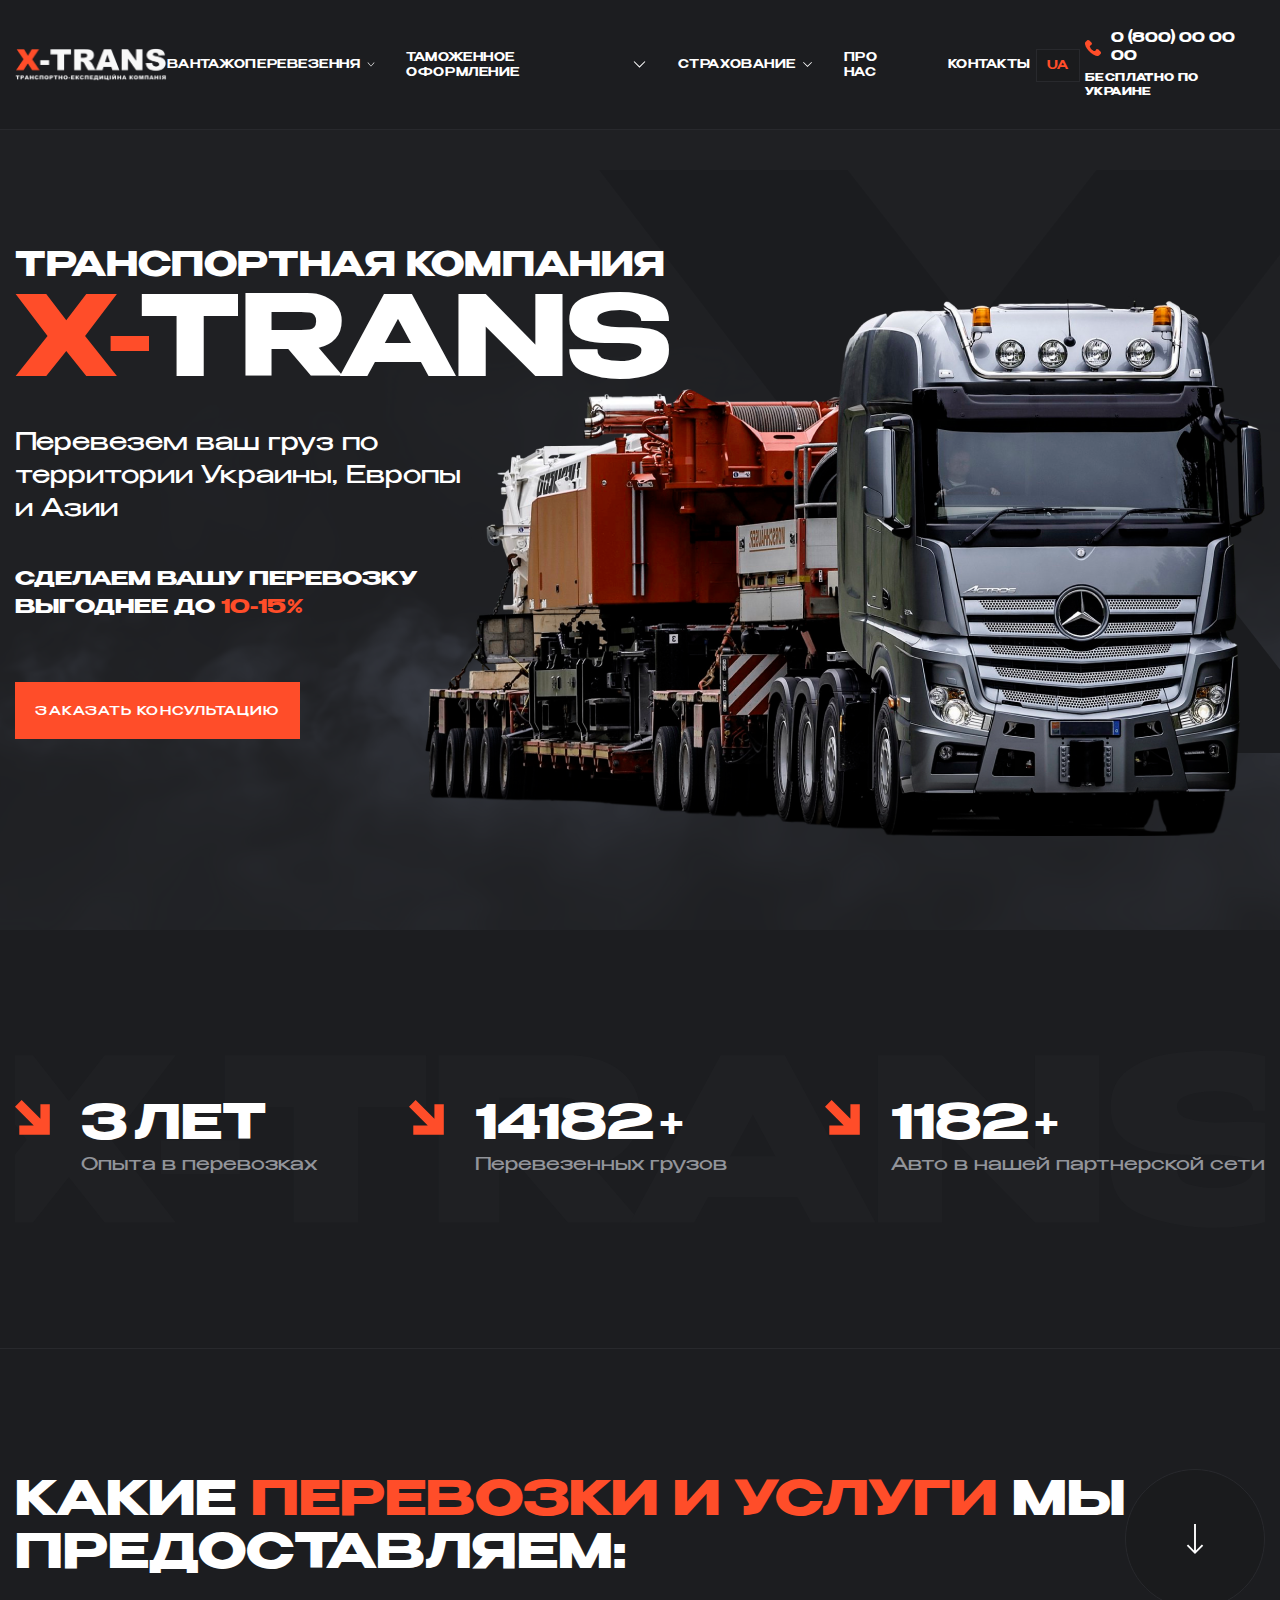
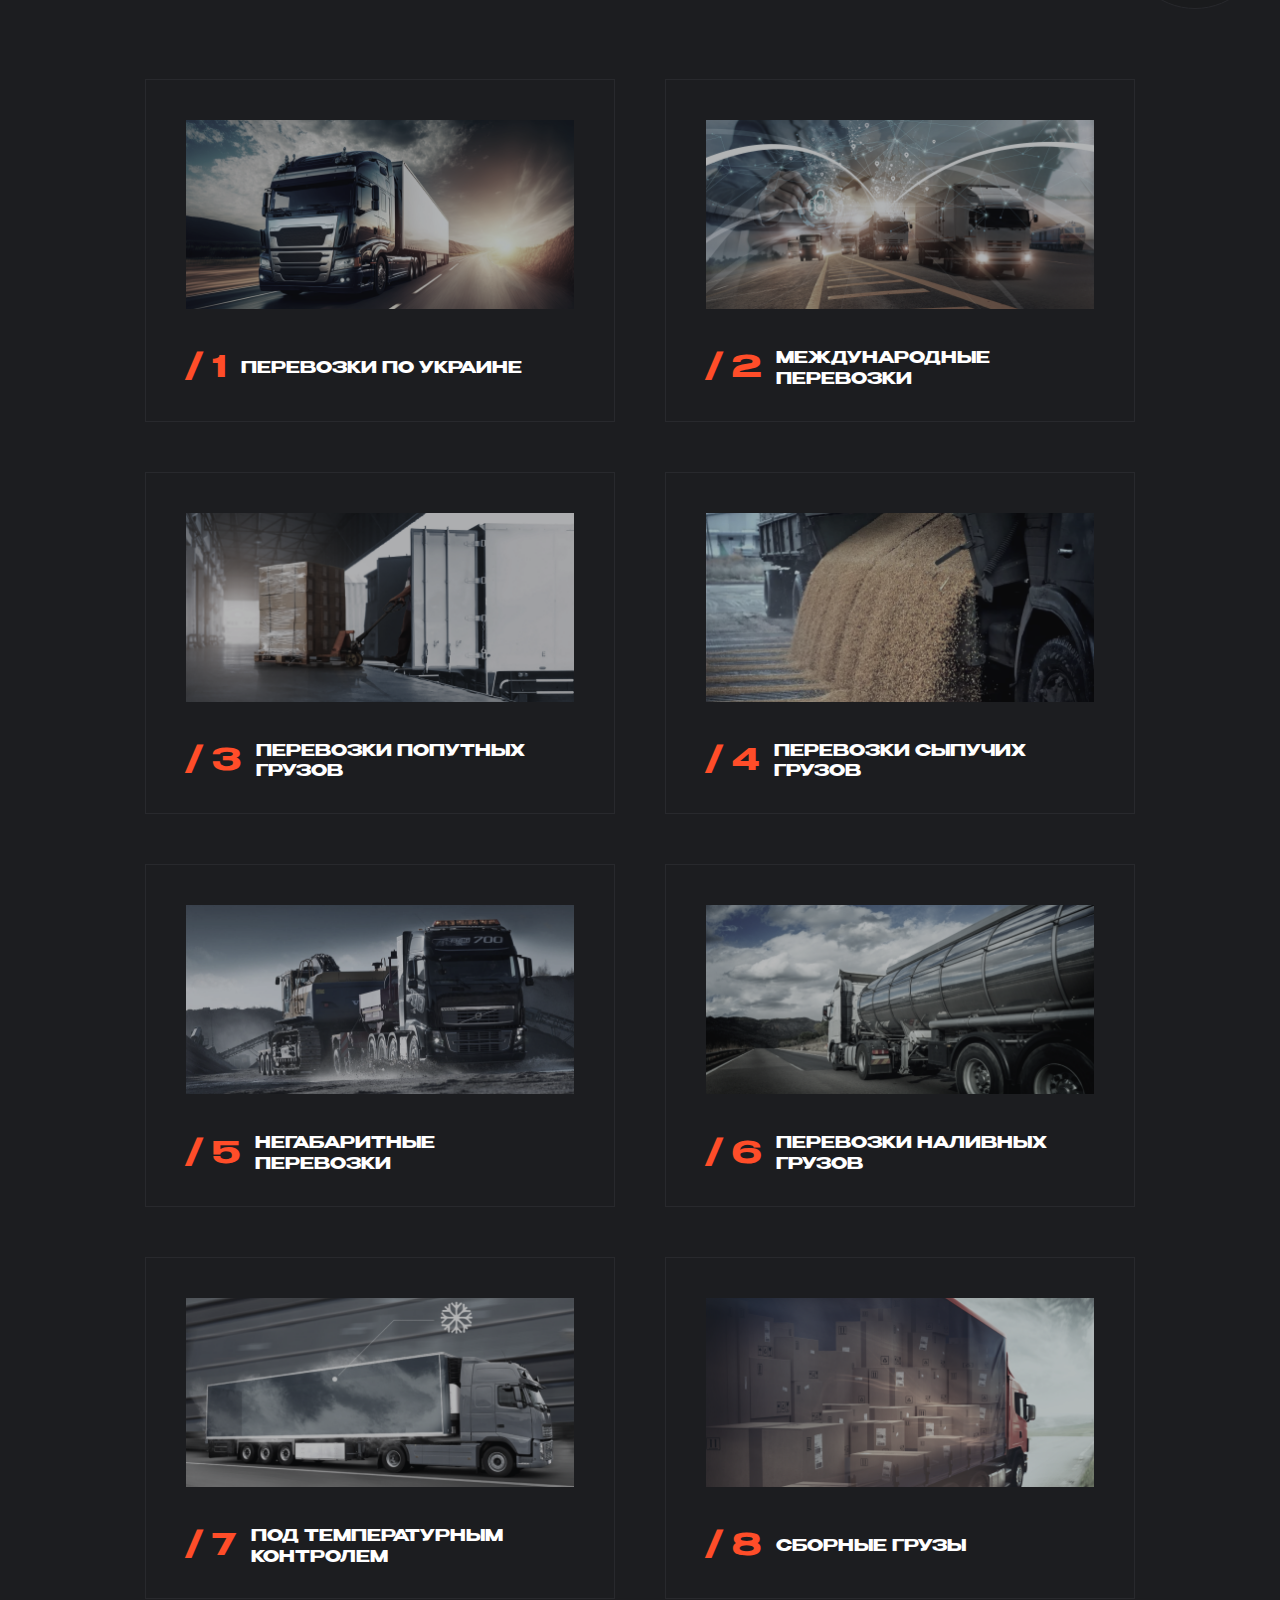
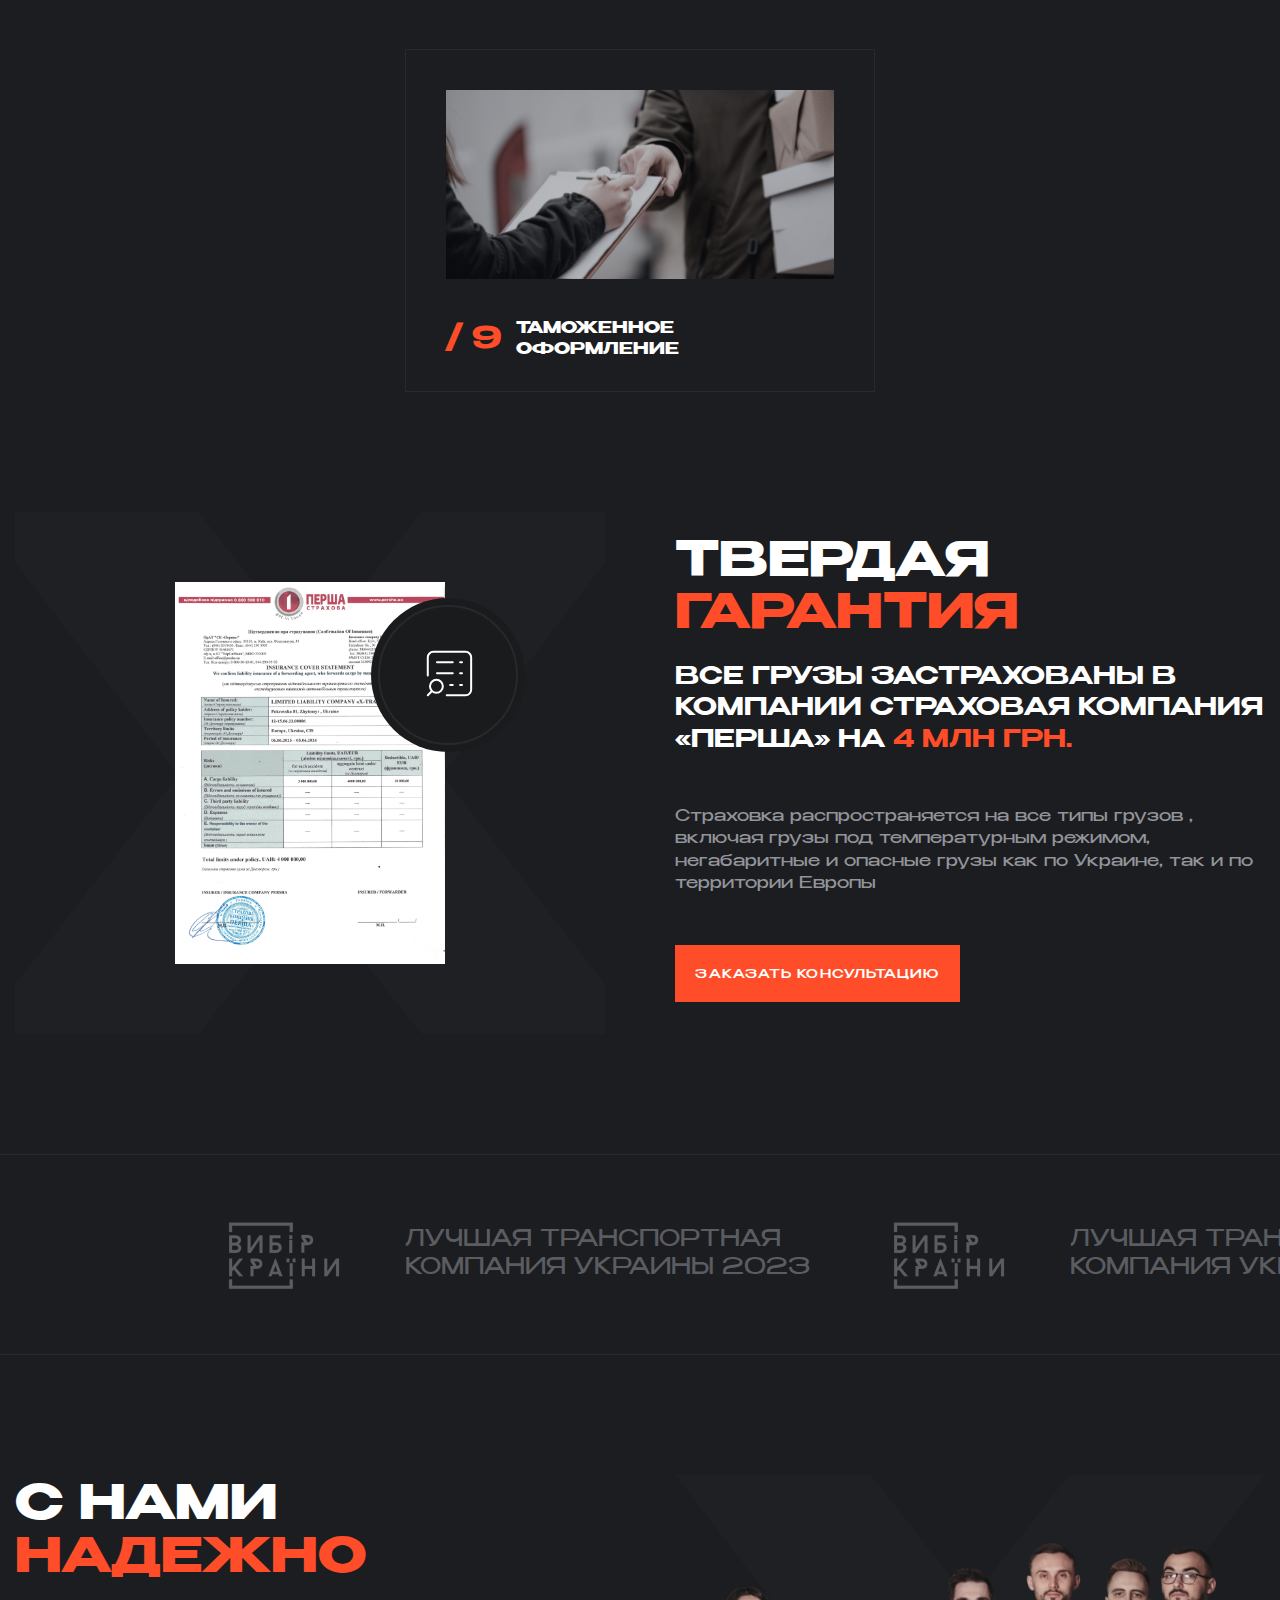
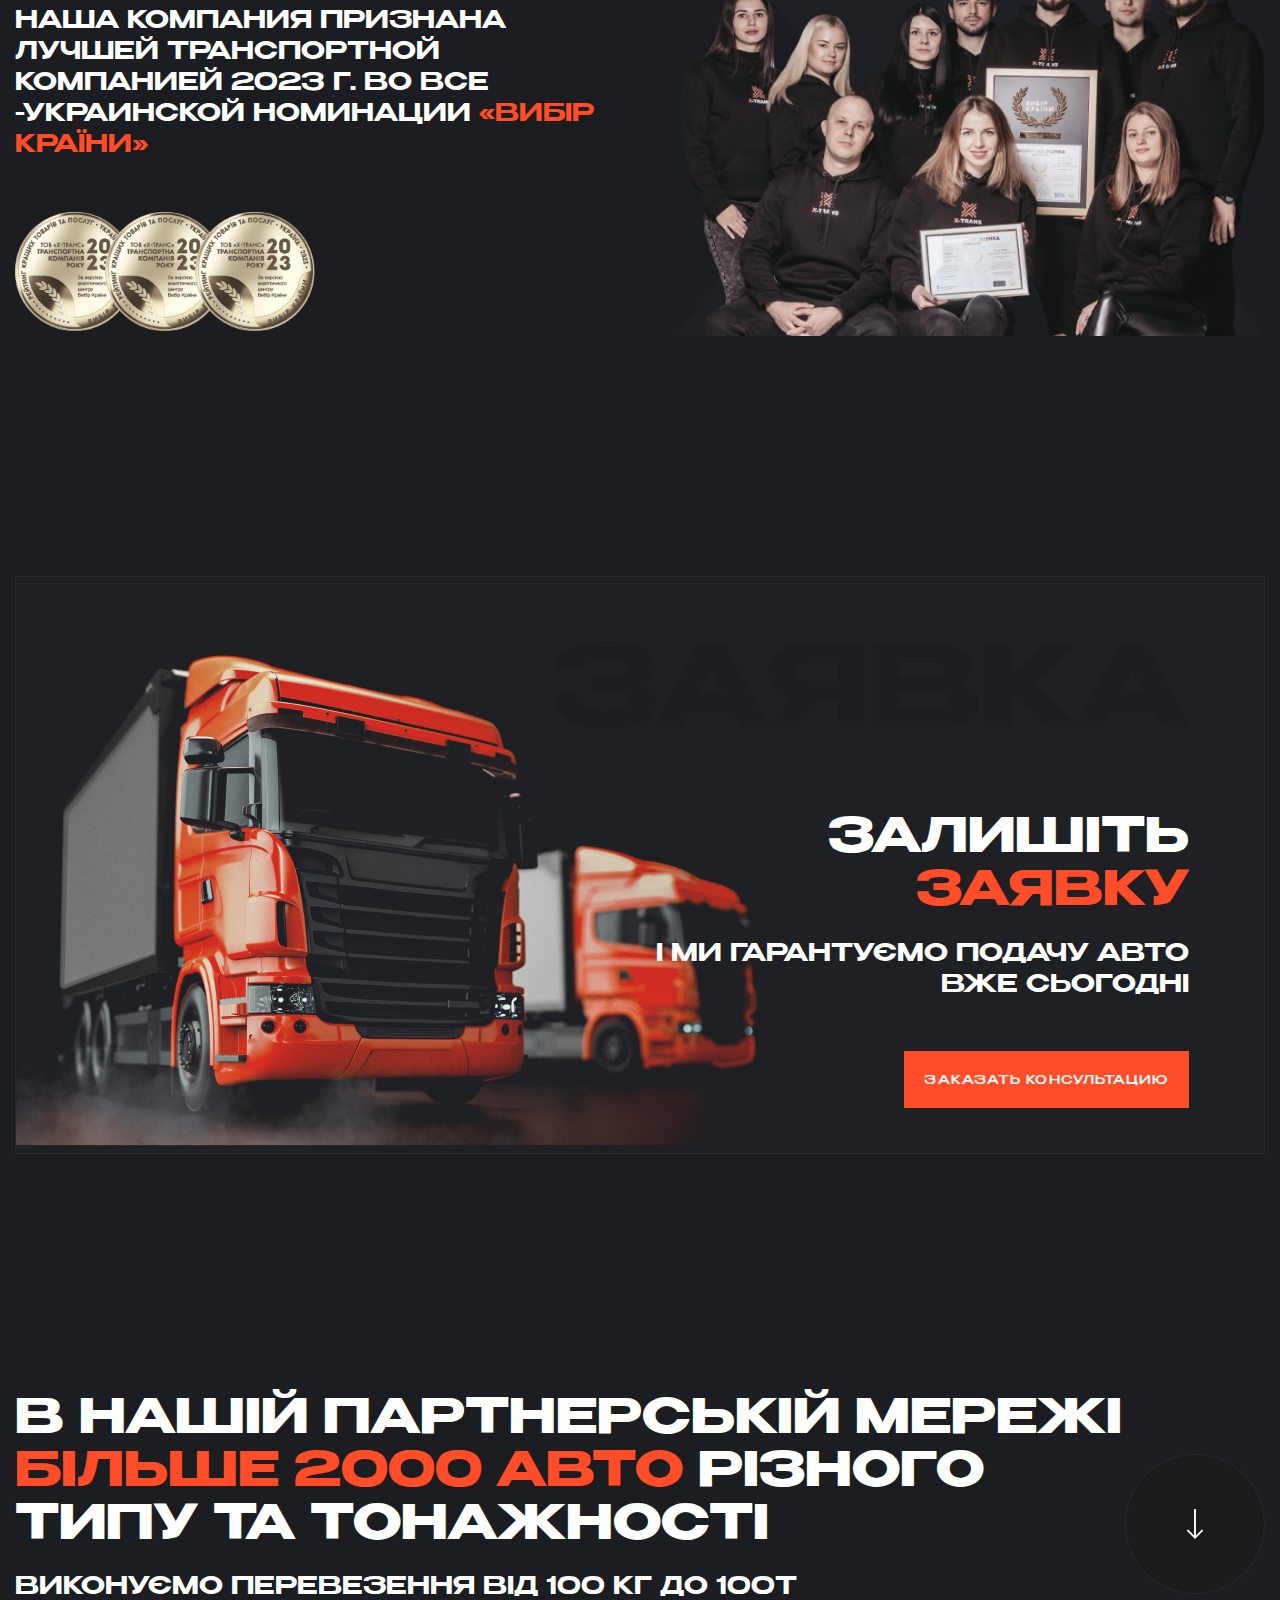
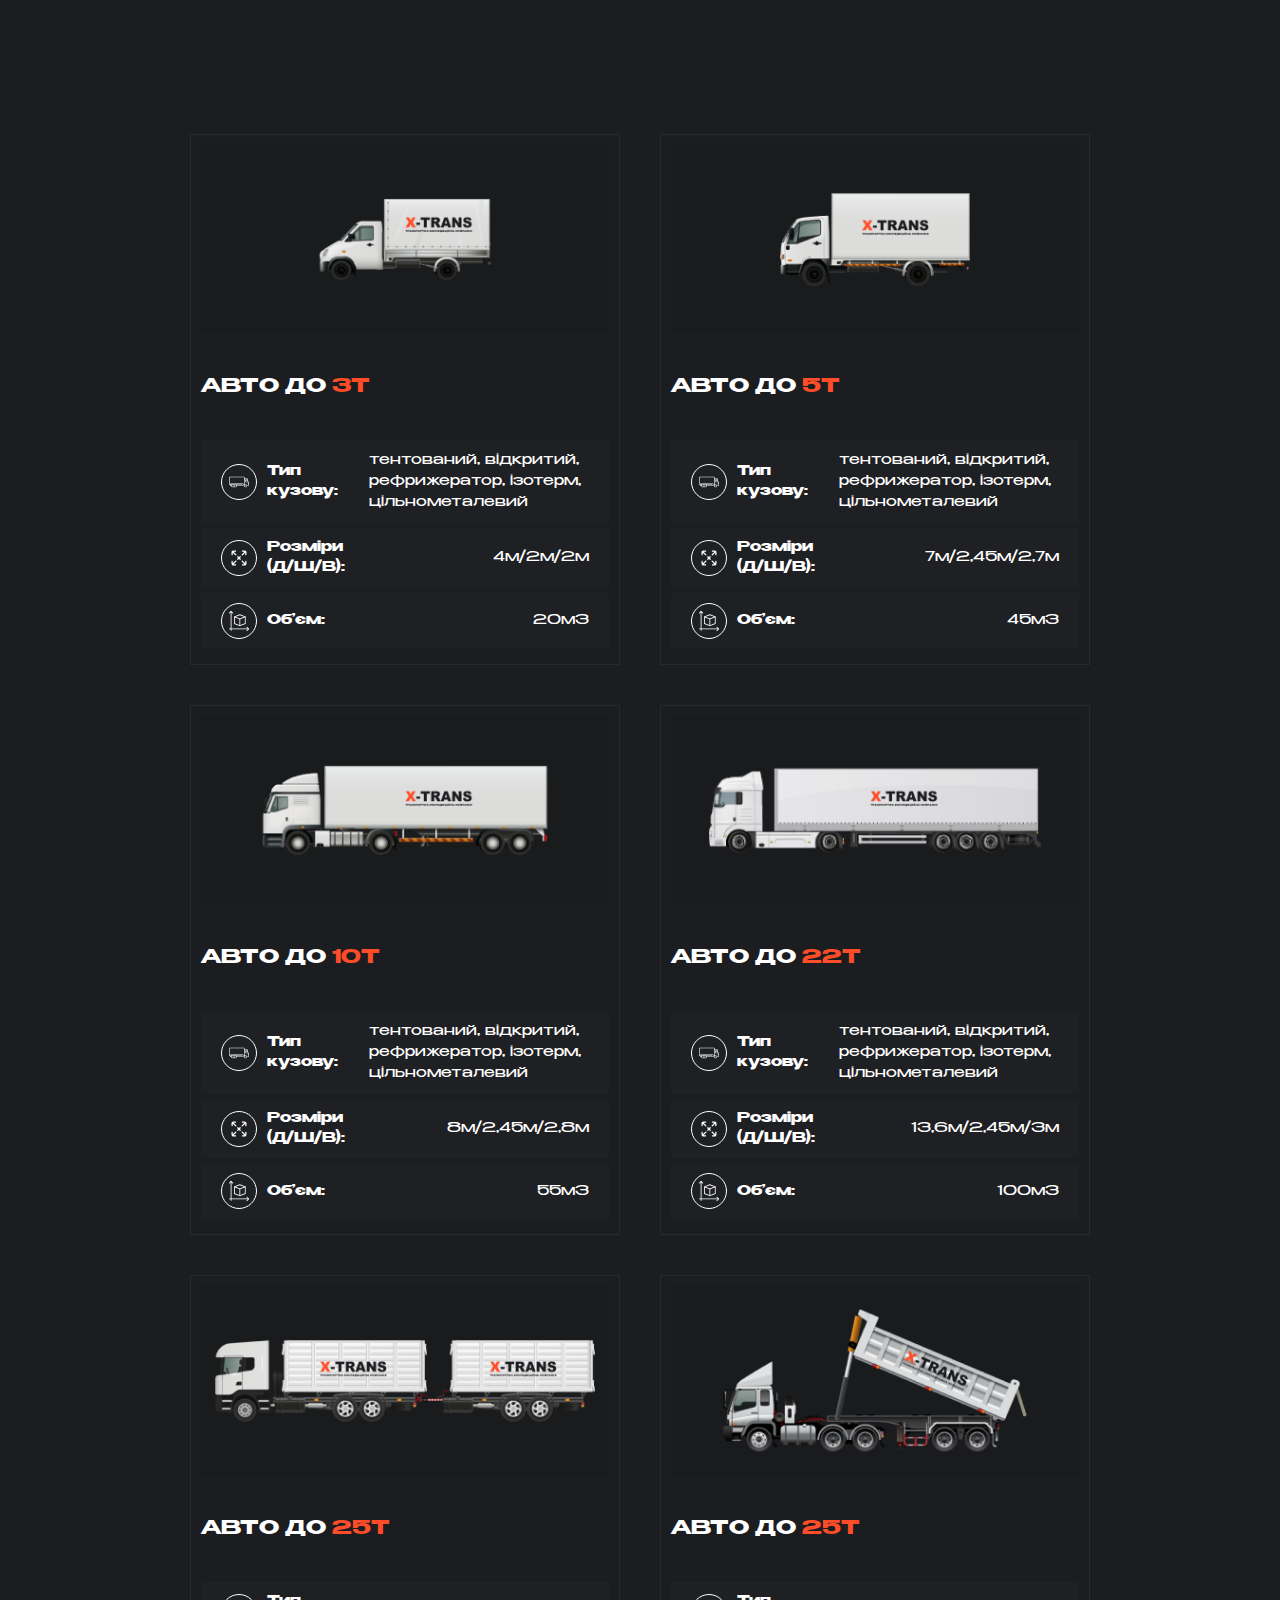
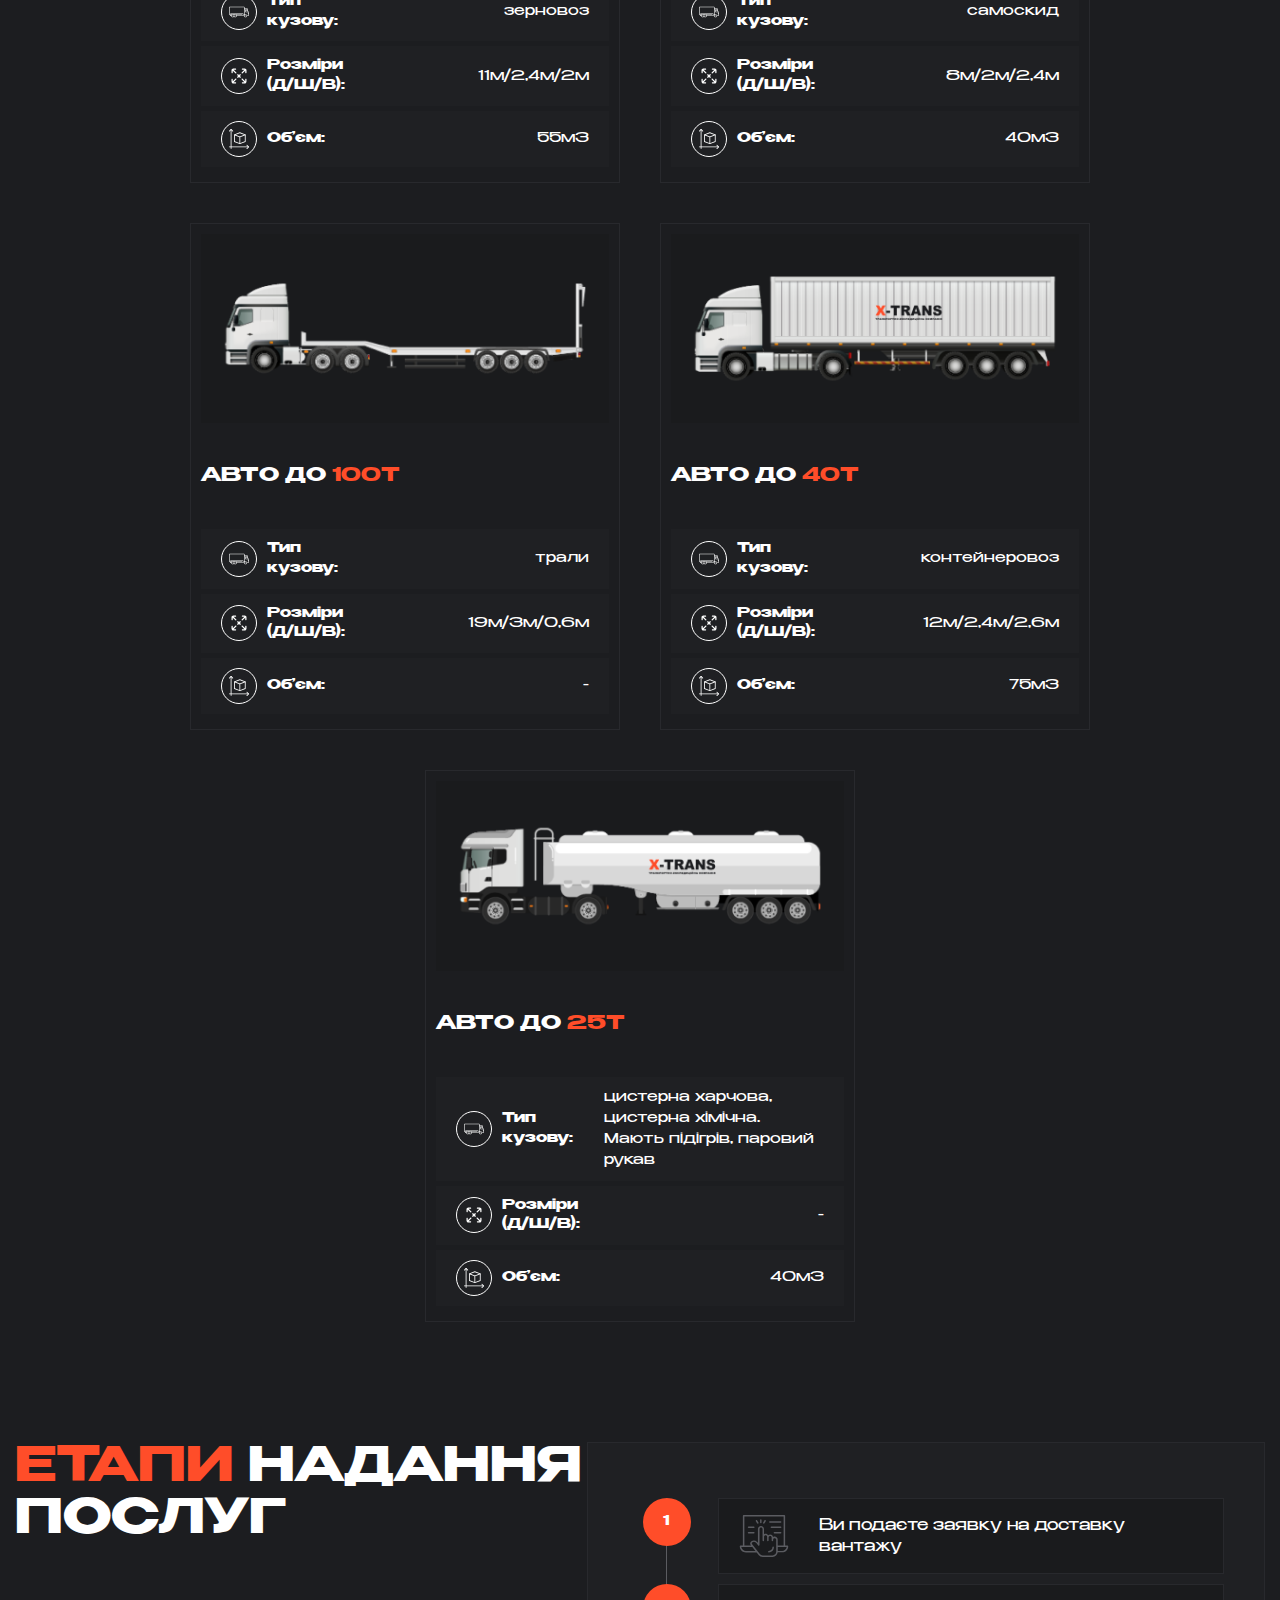
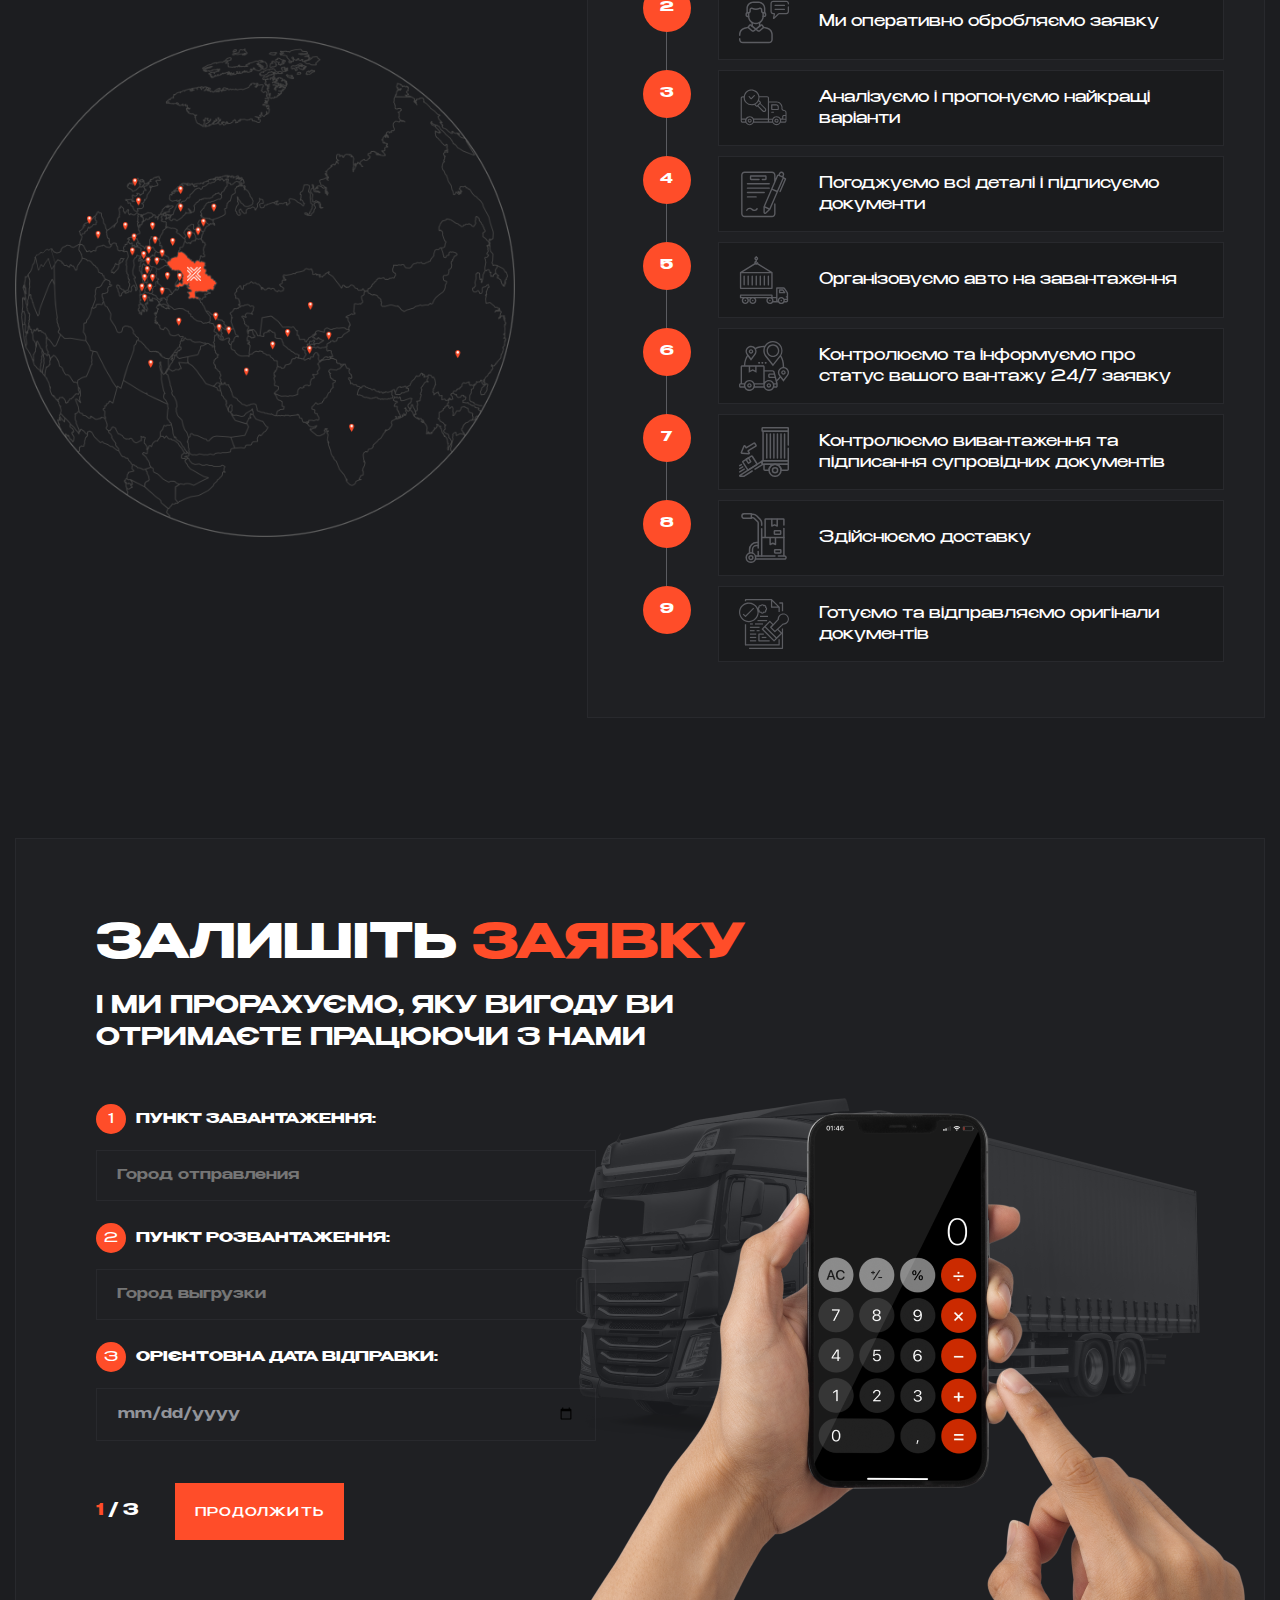
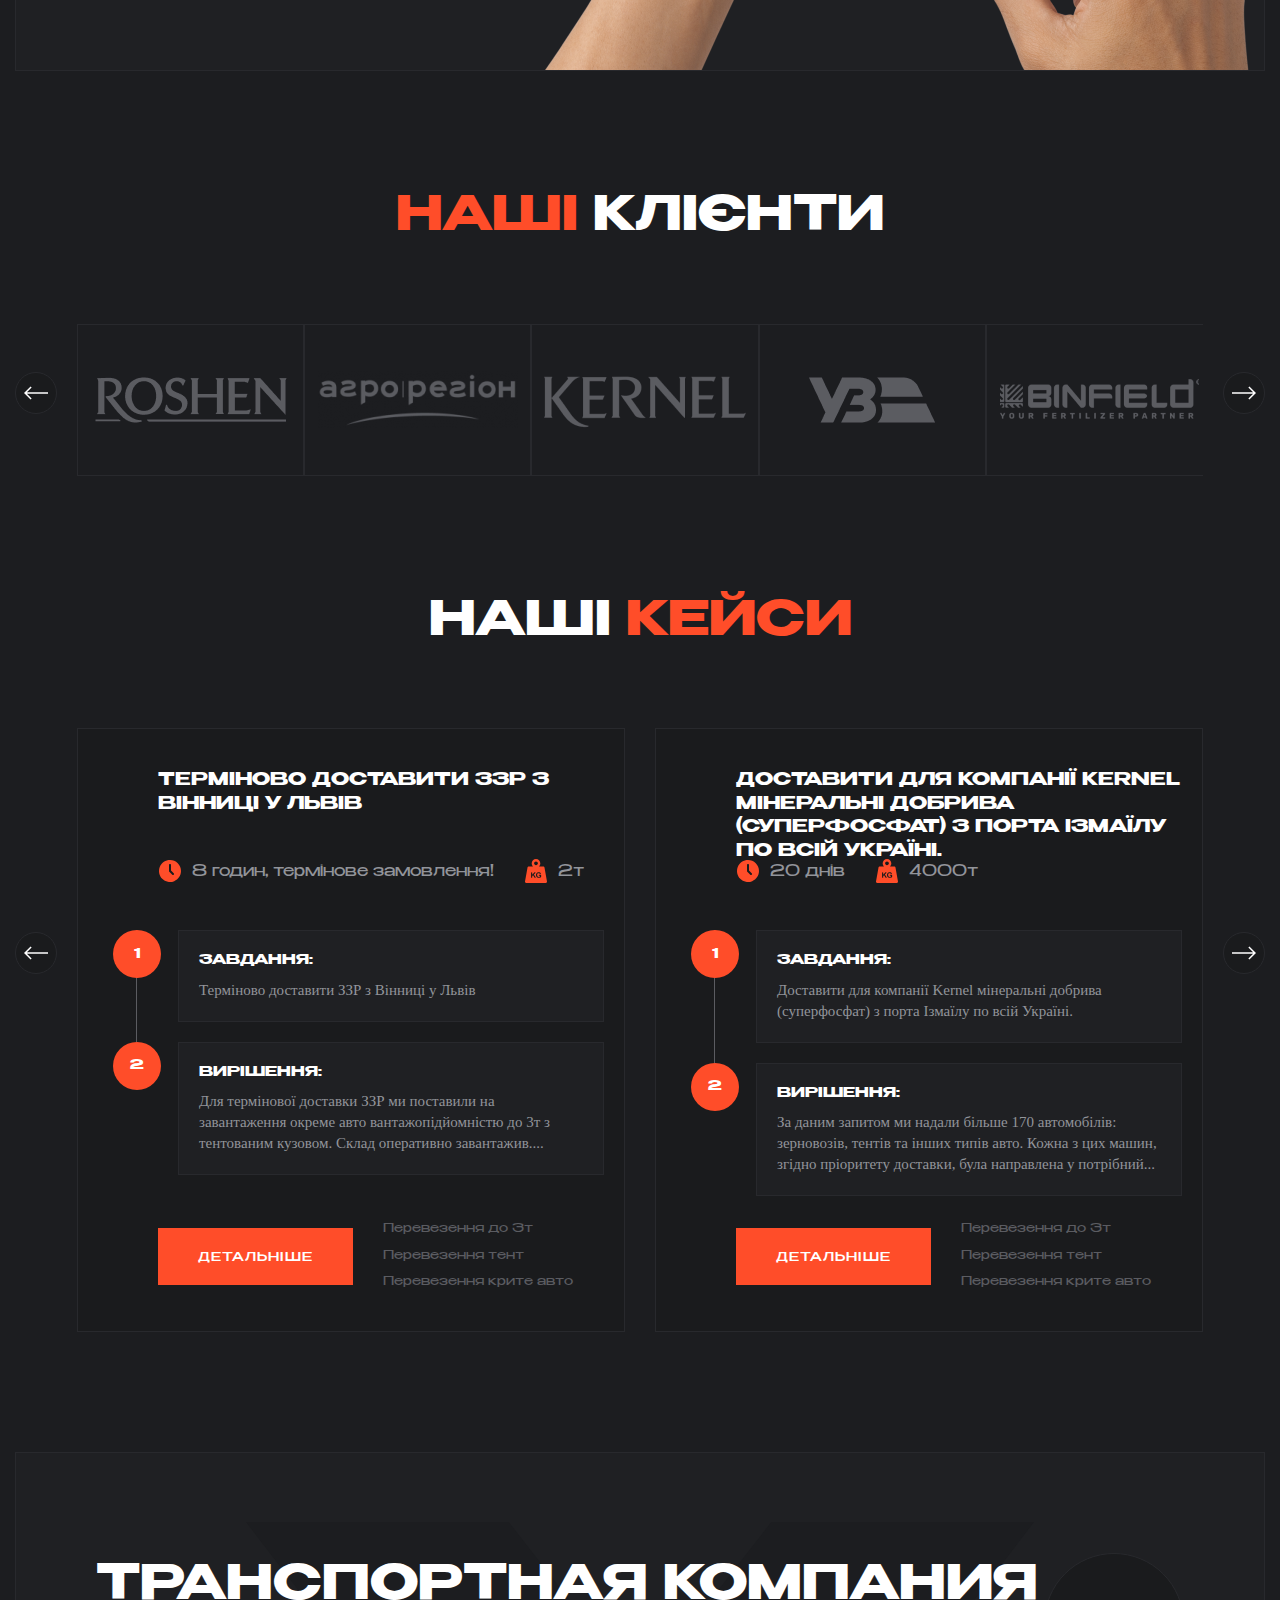
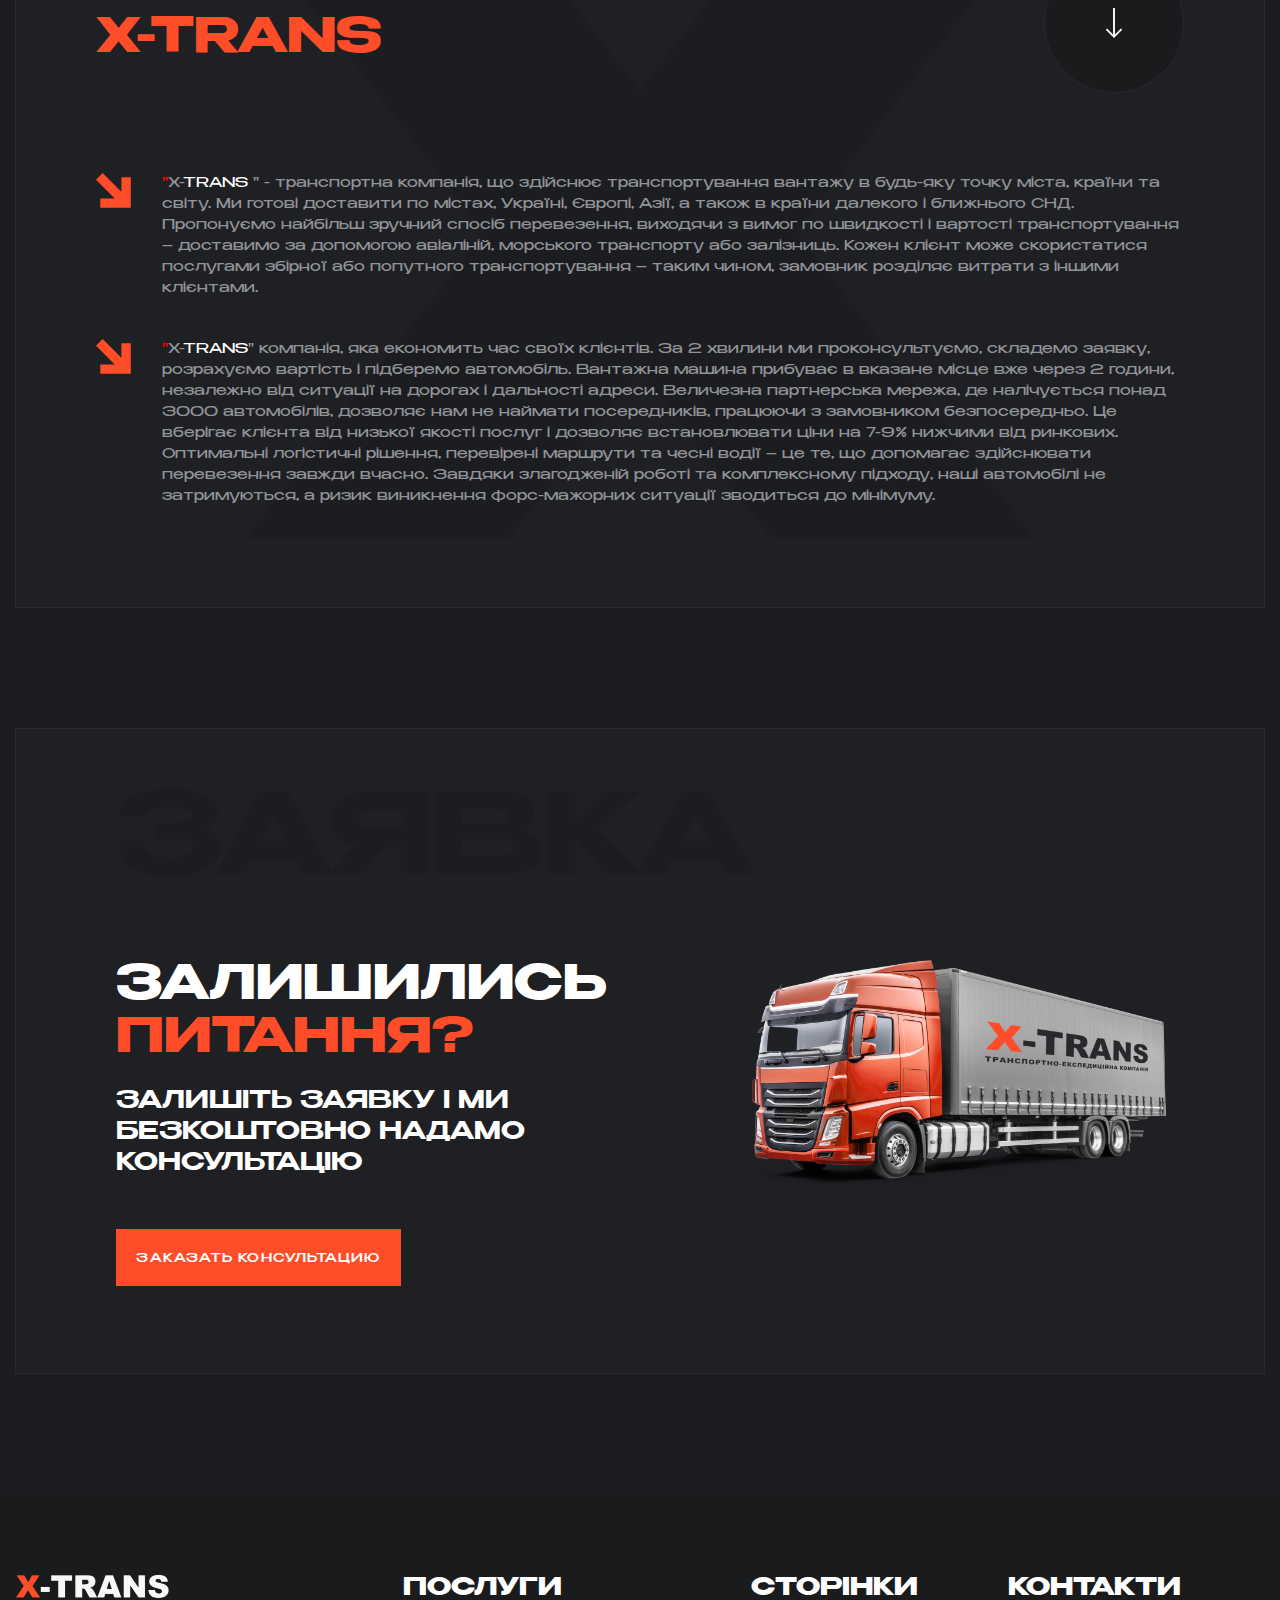
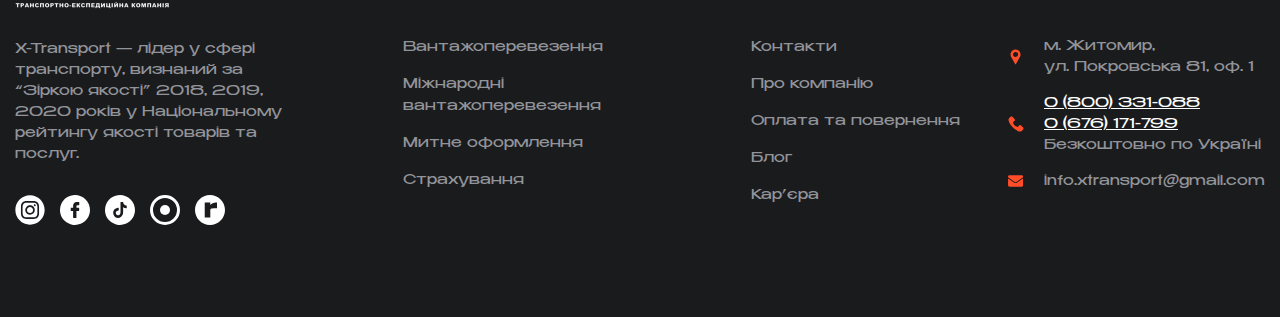
==== commit 2222499e: "added popup and little fixes" ====
--- a/index.html
+++ b/index.html
@@ -7,7 +7,7 @@
     <link rel="icon" type="image/png" href="favicon.png" />
 
     <link rel="stylesheet" href="css/swiper-bundle.min.css" />
-    <link rel="stylesheet" href="css/style.css?=v1.4" />
+    <link rel="stylesheet" href="css/style.css?=v1.5" />
     <link rel="stylesheet" href="css/jquery.fancybox.min.css" />
     <title>X-Transport</title>
     <script src="js/burger.js"></script>
@@ -1459,7 +1459,7 @@
 
             <p class="intro__text">Сделаем вашу перевозку выгоднее до <span>10-15%</span></p>
 
-            <a class="btn effect effect-1" href="#" title="Learn More">Заказать консультацию </a>
+            <a class="popup-open effect effect-1" href="#" title="Learn More">Заказать консультацию </a>
 
             <div class="mobile-img">
               <img src="images/mobile-truck.png" alt="truck img" />
@@ -1773,7 +1773,7 @@
               Страховка распространяется на все типы грузов , включая грузы под температурным
               режимом, негабаритные и опасные грузы как по Украине, так и по территории Европы
             </div>
-            <a class="btn effect effect-1" href="">Заказать консультацию</a>
+            <a class="popup-open effect effect-1" href="#">Заказать консультацию</a>
           </div>
         </div>
       </div>
@@ -1906,7 +1906,7 @@
               і ми гарантуємо подачу авто вже сьогодні
             </div>
 
-            <a class="btn effect effect-1" href="#">Заказать консультацию</a>
+            <a class="popup-open effect effect-1" href="#">Заказать консультацию</a>
 
             <div class="mobile-img mobile-img--second">
               <img src="images/red-cars.png" alt="cars img" />
@@ -2734,7 +2734,7 @@
                 залишіть заявку і ми безкоштовно надамо консультацію
               </div>
 
-              <a class="btn effect effect-1" href="#">Заказать консультацию</a>
+              <a class="popup-open effect effect-1" href="#">Заказать консультацию</a>
             </div>
 
             <div class="application__left--second">
@@ -2931,115 +2931,45 @@
     </footer>
     <!-- ./Footer -->
 
-    <style>
-      .popup-wrapper {
-        display: none;
-        position: fixed;
-        top: 0;
-        left: 0;
-        width: 100%;
-        height: 100%;
-        z-index: 999;
-        backdrop-filter: blur(5px); /* Размытие фона */
-      }
-
-      .popup {
-        position: fixed;
-        top: 50%;
-        left: 50%;
-        transform: translate(-50%, -50%);
-        width: 300px;
-        height: 500px;
-        background-color: #28292d;
-        color: #fff;
-        padding: 20px;
-        border-radius: 8px;
-        box-shadow: 0 0 10px rgba(0, 0, 0, 0.5);
-      }
-
-      .popup-content {
-        height: 100%;
-        display: flex;
-        flex-direction: column;
-        justify-content: space-between;
-      }
-
-      .popup h2 {
-        margin-bottom: 10px;
-      }
-
-      .popup label {
-        margin-bottom: 5px;
-      }
-
-      .popup input {
-        padding: 8px;
-        margin-bottom: 10px;
-      }
-
-      .popup button {
-        padding: 10px;
-        background-color: #fff;
-        color: #28292d;
-        cursor: pointer;
-        border: none;
-        border-radius: 5px;
-      }
-
-      .close-btn {
-        position: absolute;
-        top: 10px;
-        right: 10px;
-        font-size: 20px;
-        color: #fff;
-        background: none;
-        border: none;
-        cursor: pointer;
-      }
-    </style>
-
+
+    <!-- Popup -->
     <div class="popup-wrapper" id="popupWrapper">
       <div class="blur-background"></div>
       <div class="popup" id="popup">
         <div class="popup-content">
           <h2>Оставить заявку</h2>
           <form>
-            <label for="name">Имя:</label>
-            <input type="text" id="name" name="name" required />
-
-            <label for="email">E-mail:</label>
-            <input type="email" id="email" name="email" required />
-
-            <label for="phone">Номер телефона:</label>
-            <input type="tel" id="phone" name="phone" required />
-
-            <button type="submit">Отправить</button>
+            <div class="input-wrap">
+              <label for="name">Имя:</label>
+              <input type="text" id="name" name="name" placeholder="Имя" required />
+            </div>
+
+            <div class="input-wrap">
+              <label for="email">E-mail:</label>
+              <input type="email" id="email" name="email" placeholder="E-mail" required />
+              <span id="email-error" class="error-message">Введите email корректно</span>
+            </div>
+
+            <div class="input-wrap">
+              <label for="phone">Номер телефона:</label>
+              <input
+                type="tel"
+                id="phone"
+                name="phone"
+                placeholder="+380 (__) ___ __ __"
+                required
+              />
+            </div>
+
+            <button class="btn send-btn" type="submit">Отправить</button>
           </form>
         </div>
-        <button class="close-btn" id="closeBtn">&times;</button>
+        <button class="close-btn" id="closeBtn">
+          <img src="images/close.svg" alt="close icon" />
+        </button>
       </div>
     </div>
-
-    <script>
-      document.addEventListener('DOMContentLoaded', function () {
-        const btns = document.querySelectorAll('.btn');
-        const popup = document.getElementById('popupWrapper');
-        const closeBtn = document.getElementById('closeBtn');
-        const htmlElement = document.documentElement;
-
-        btns.forEach(function (btn) {
-          btn.addEventListener('click', function () {
-            htmlElement.classList.add('lock'); // Добавляем класс lock к html
-            popup.style.display = 'block';
-          });
-        });
-
-        closeBtn.addEventListener('click', function () {
-          htmlElement.classList.remove('lock'); // Удаляем класс lock из html
-          popup.style.display = 'none';
-        });
-      });
-    </script>
+    <!-- ./Popup -->
 
     <script src="js/swiper-bundle.min.js"></script>
 
--- a/css/style.css
+++ b/css/style.css
@@ -112,6 +112,93 @@
   background: var(--dark-bg, #1c1d20);
 }
 
+/* Popup */
+.popup-wrapper {
+  display: none;
+  position: fixed;
+  top: 0;
+  left: 0;
+  width: 100%;
+  height: 100%;
+  z-index: 99999;
+  backdrop-filter: blur(5px); /* Размытие фона */
+}
+
+.popup {
+  position: fixed;
+  top: 50%;
+  left: 50%;
+  transform: translate(-50%, -50%);
+  background-color: #28292d;
+  color: #fff;
+  padding: 25px;
+  border-radius: 8px;
+  border: 1px solid var(--Stroke, #28292d);
+  box-shadow: 0 0 10px rgba(0, 0, 0, 0.5);
+  min-width: 350px;
+}
+
+.popup-content {
+  height: 100%;
+  display: flex;
+  flex-direction: column;
+}
+
+.popup-content form {
+  display: flex;
+  flex-direction: column;
+}
+
+.popup h2 {
+  margin-bottom: 25px;
+  padding-top: 25px;
+  text-align: center;
+}
+
+.popup label {
+  margin-bottom: 5px;
+}
+
+.input-wrap input {
+  color: #92949a !important;
+  font-size: 14px;
+  font-style: normal;
+  font-weight: 600;
+  line-height: normal;
+  border: 1px solid var(--Stroke, #28292d);
+  background-color: #1f2023;
+  padding: 15px 20px;
+}
+
+.close-btn {
+  position: absolute;
+  top: 10px;
+  right: 10px;
+  font-size: 20px;
+  background: none;
+  border: none;
+  cursor: pointer;
+}
+
+.send-btn {
+  margin-top: 25px;
+}
+
+.input-wrap {
+  display: flex;
+  flex-direction: column;
+  margin-bottom: 15px;
+}
+
+.error-message {
+  display: none;
+  color: red;
+  font-size: 12px;
+  margin-top: 10px;
+}
+
+/* ./Popup */
+
 .container-max {
   max-width: 1550px;
   width: 100%;
@@ -290,7 +377,6 @@
   position: relative;
 }
 
-.burger__item-top a,
 .burger-sub-3 li a,
 .burger-sub-last li a {
   font-size: 10px;
@@ -313,11 +399,15 @@
   margin-right: 5px;
 }
 
-
-
 .nav__link.active {
   color: #ff4d29;
   z-index: 9999;
+}
+
+#lang {
+  border: 1px solid var(--Stroke, #28292D);
+background: #1A1B1D;
+padding: 10px;
 }
 
 .phone-number {
@@ -2211,6 +2301,15 @@
     display: flex;
     justify-content: center;
     margin-top: 50px;
+  }
+
+  .header__inner {
+    flex-direction: row-reverse;
+    position: relative;
+  }
+
+  .lang-wrap {
+    flex-direction: row-reverse;
   }
 
   .intro__right {
@@ -2378,6 +2477,10 @@
     cursor: pointer;
     width: 30px;
     padding: 10px;
+
+    position: absolute;
+    left: 20px;
+    bottom: 50%;
   }
 
   .burger:before,
@@ -2390,11 +2493,12 @@
     right: 25px;
     transition: all 0.3s;
     cursor: pointer;
+
   }
 
   .burger:before {
-    top: 41px;
-    right: 30px;
+    top: 17px;
+    right: 25px;
   }
 
   .burger span {
@@ -2404,13 +2508,13 @@
     width: 25px;
     height: 2px;
     right: 25px;
-    top: 34px;
+    top: 24px;
     transition: all 0.3s;
   }
 
   .burger.active:before {
     transform: rotate(45deg);
-    top: 42px;
+    top: 18px;
     background-color: #fff;
     height: 2px;
     z-index: 99999;
@@ -2419,11 +2523,15 @@
 
   .burger.active:after {
     transform: rotate(-45deg);
-    bottom: 43px;
     background-color: #fff;
     height: 2px;
-    top: 42px;
+    top: 18px;
     z-index: 9999;
+  }
+
+  .nav__link.active {
+    margin-right: 0;
+    margin-left: 50px;
   }
   .burger.active span {
     transform: scale(0);
@@ -2819,6 +2927,16 @@
 }
 
 @media (max-width: 650px) {
+  .burger__item-top a,
+  .nav__link--burger {
+    font-size: 10px;
+    font-style: normal;
+    font-weight: 600;
+    line-height: normal;
+    letter-spacing: 0.55px;
+    text-transform: uppercase;
+    color: #fff;
+  }
   .info-btn {
     left: 28%;
   }
@@ -2837,10 +2955,6 @@
   .categories__title--main,
   .categories__title--main span {
     font-size: 45px;
-  }
-
-  .nav__link.active {
-    margin-right: 50px;
   }
 
   .title {
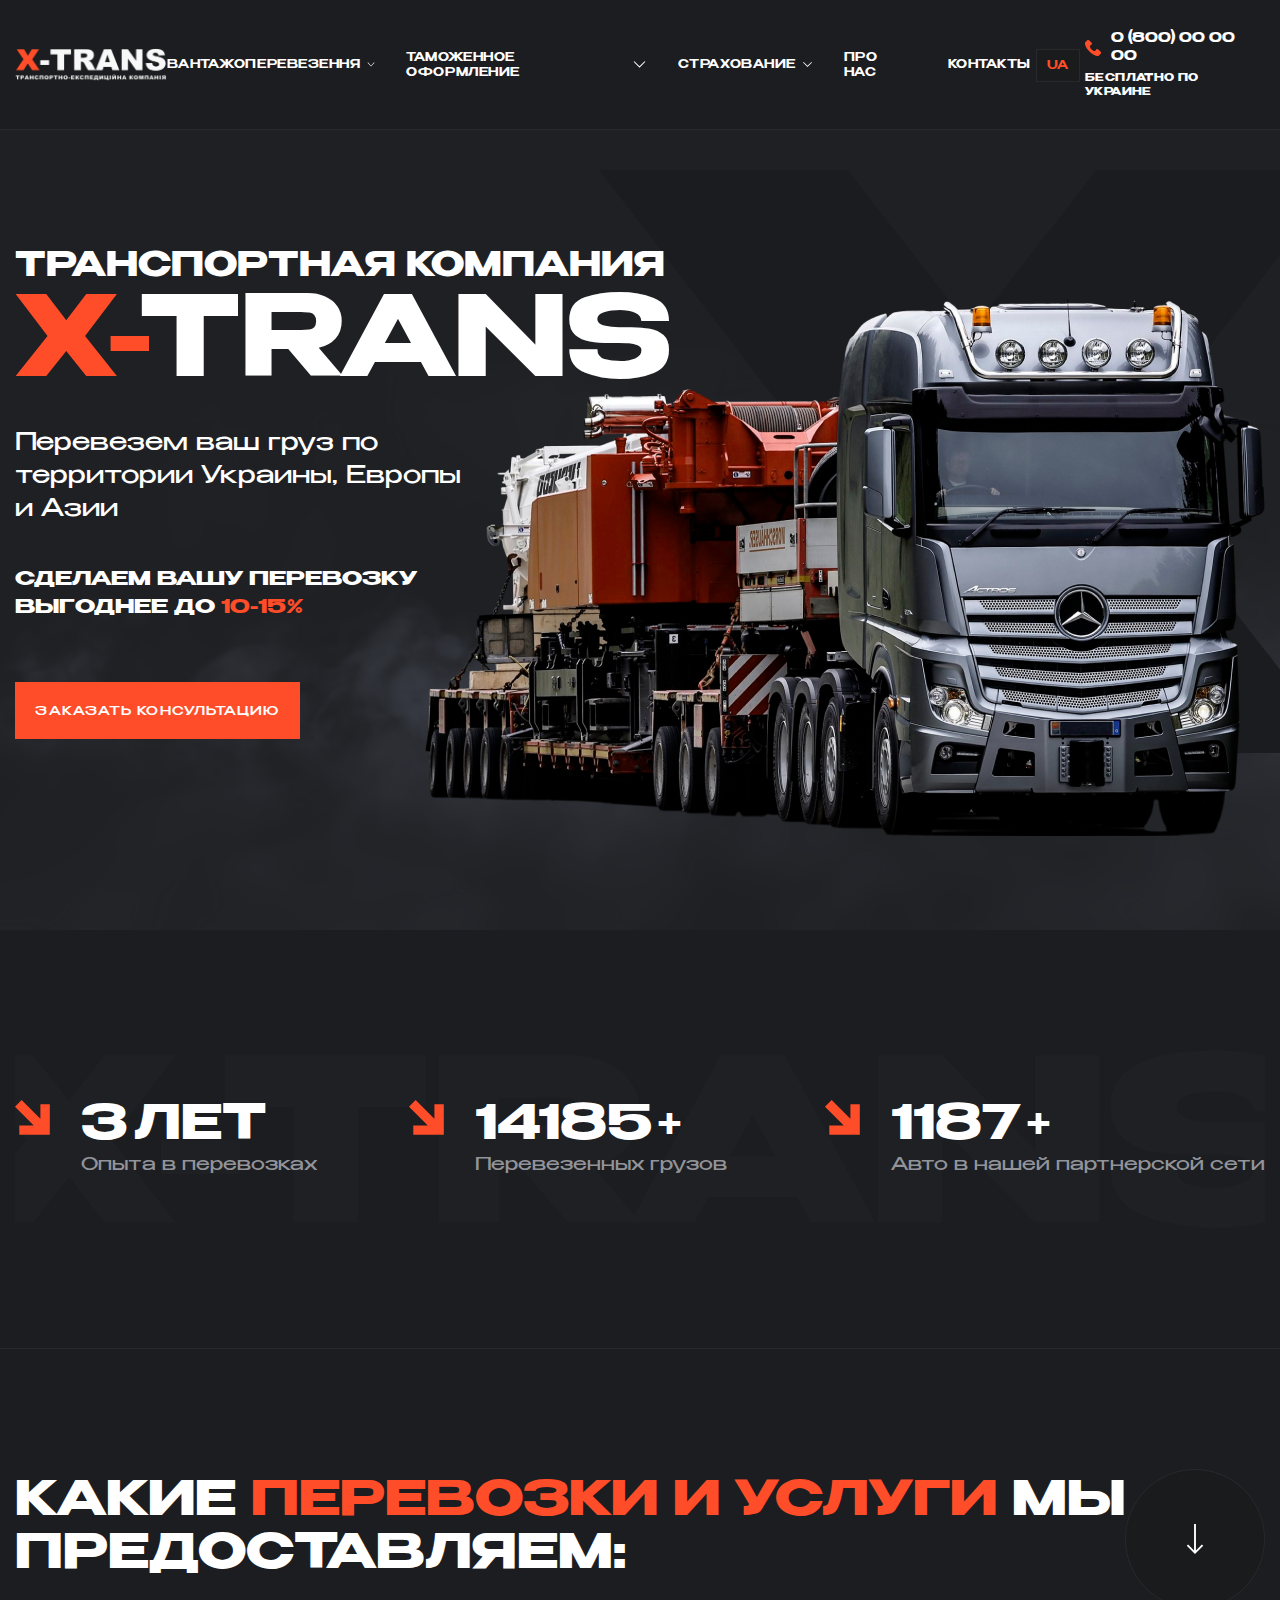
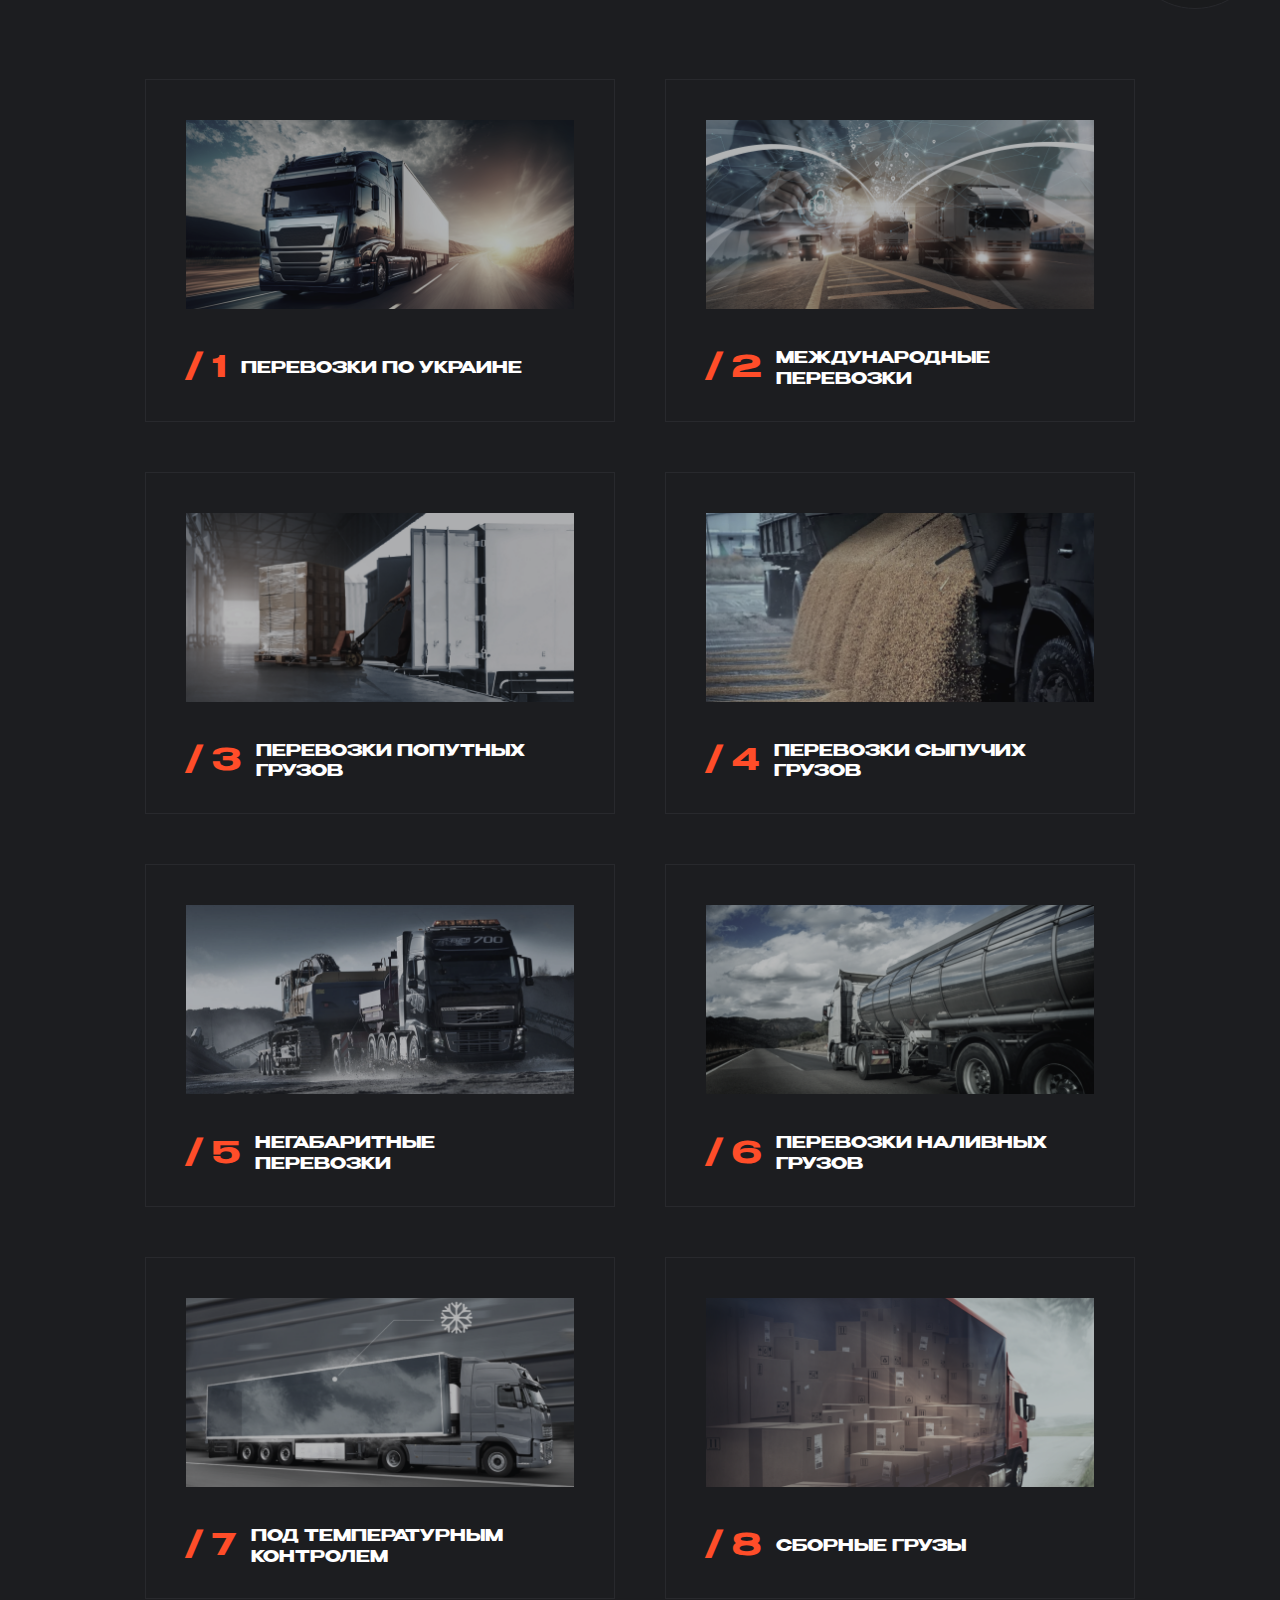
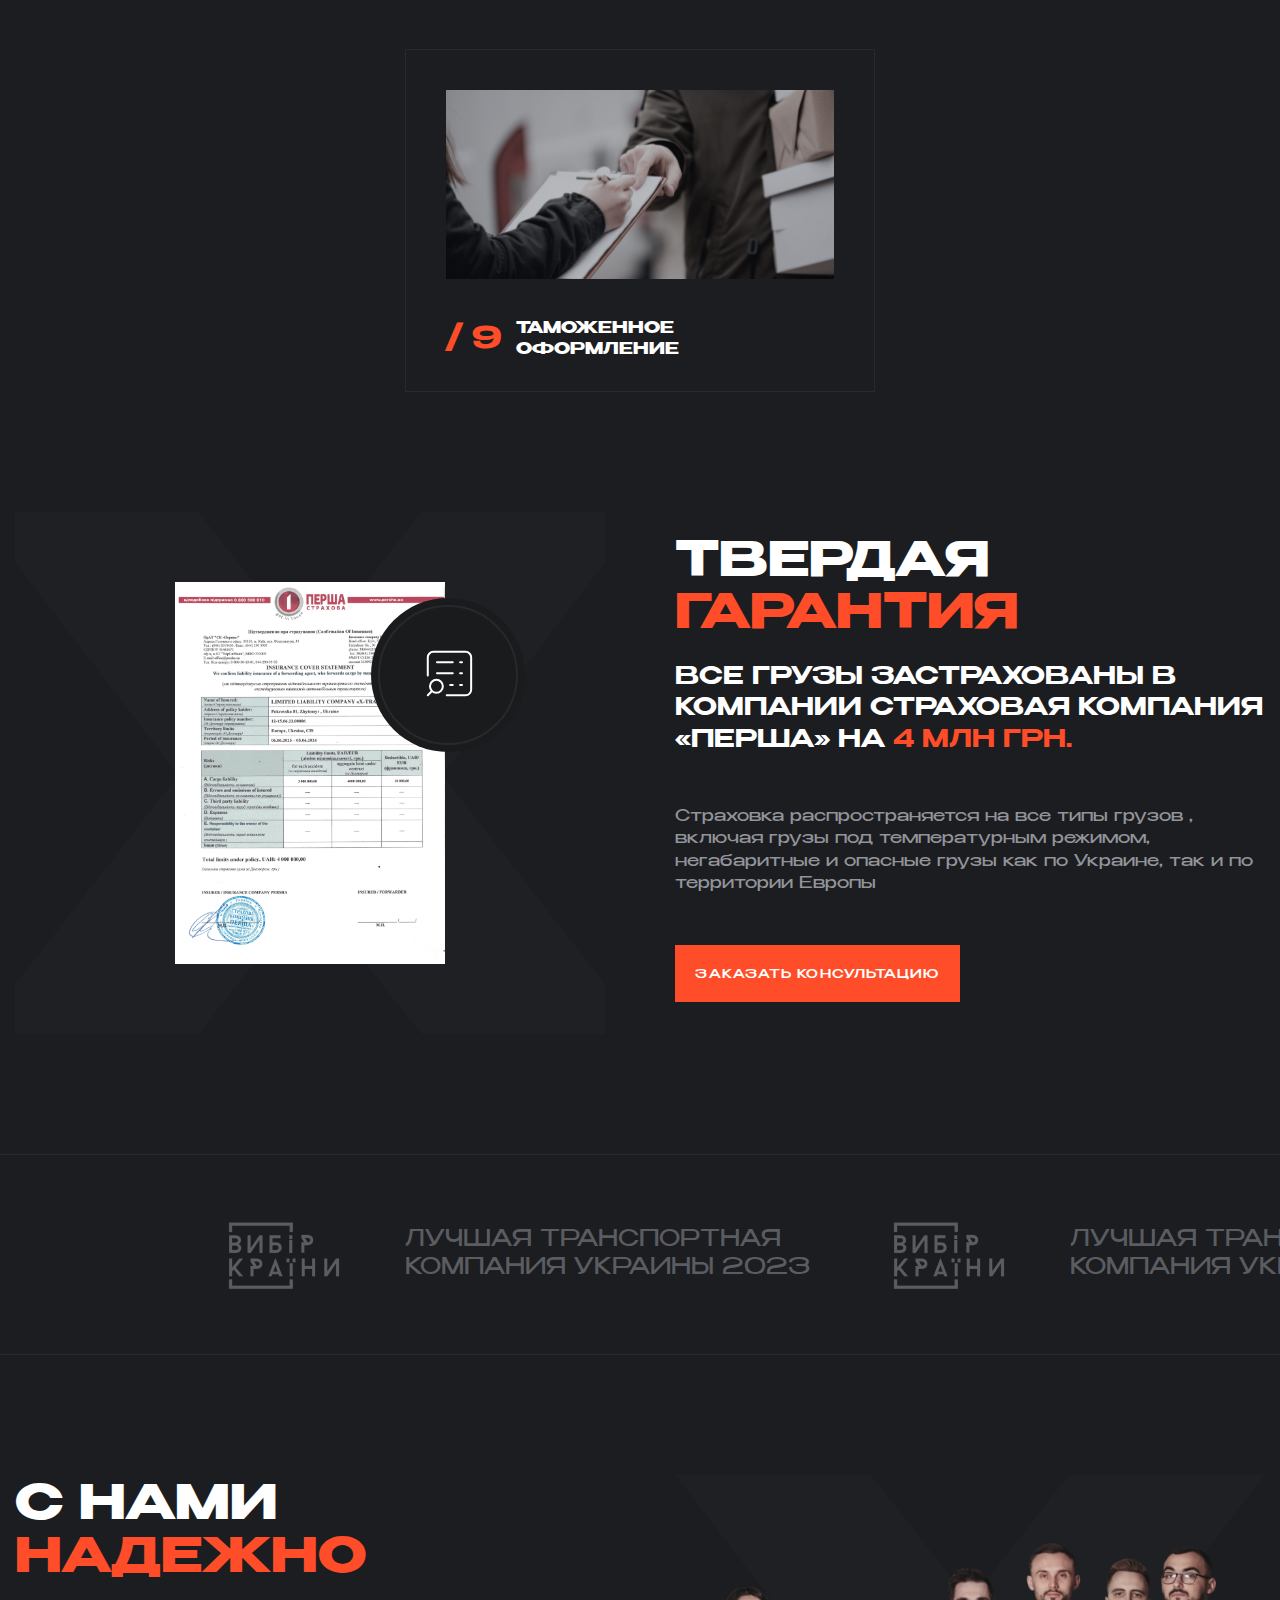
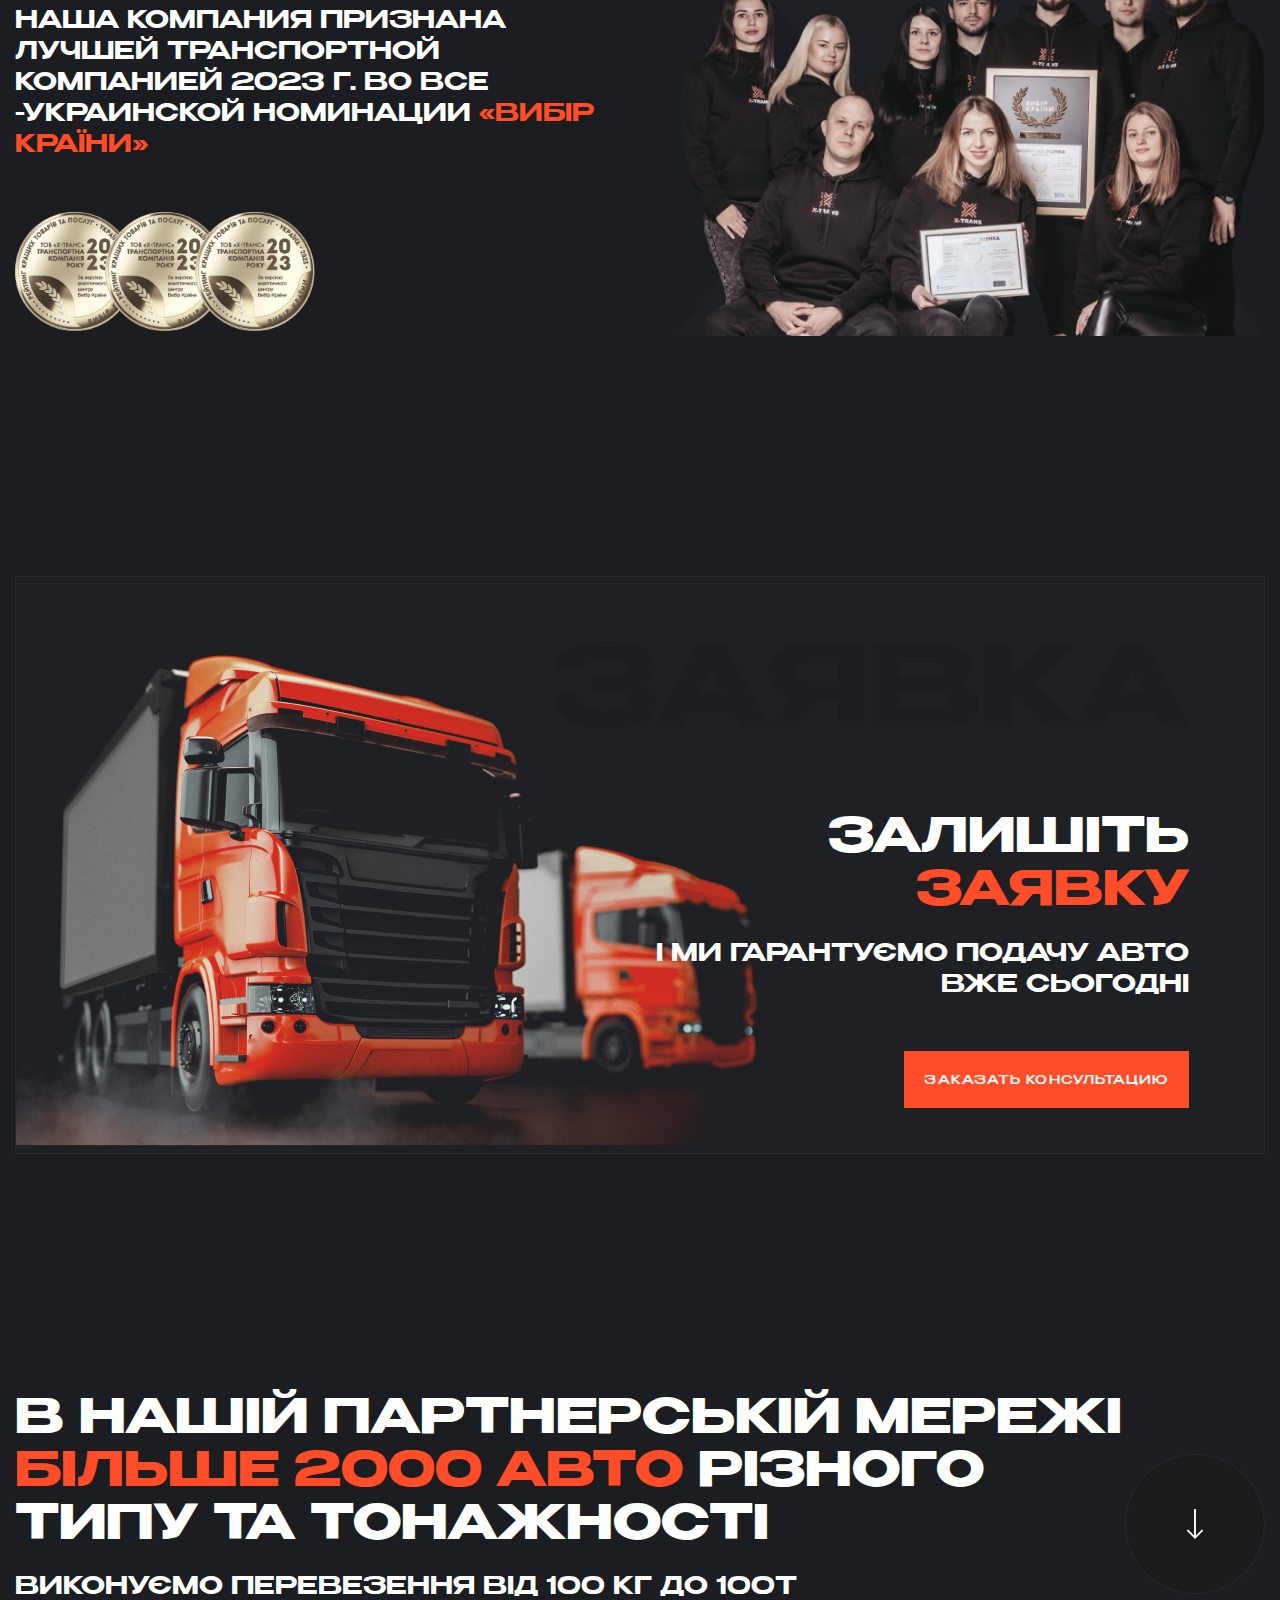
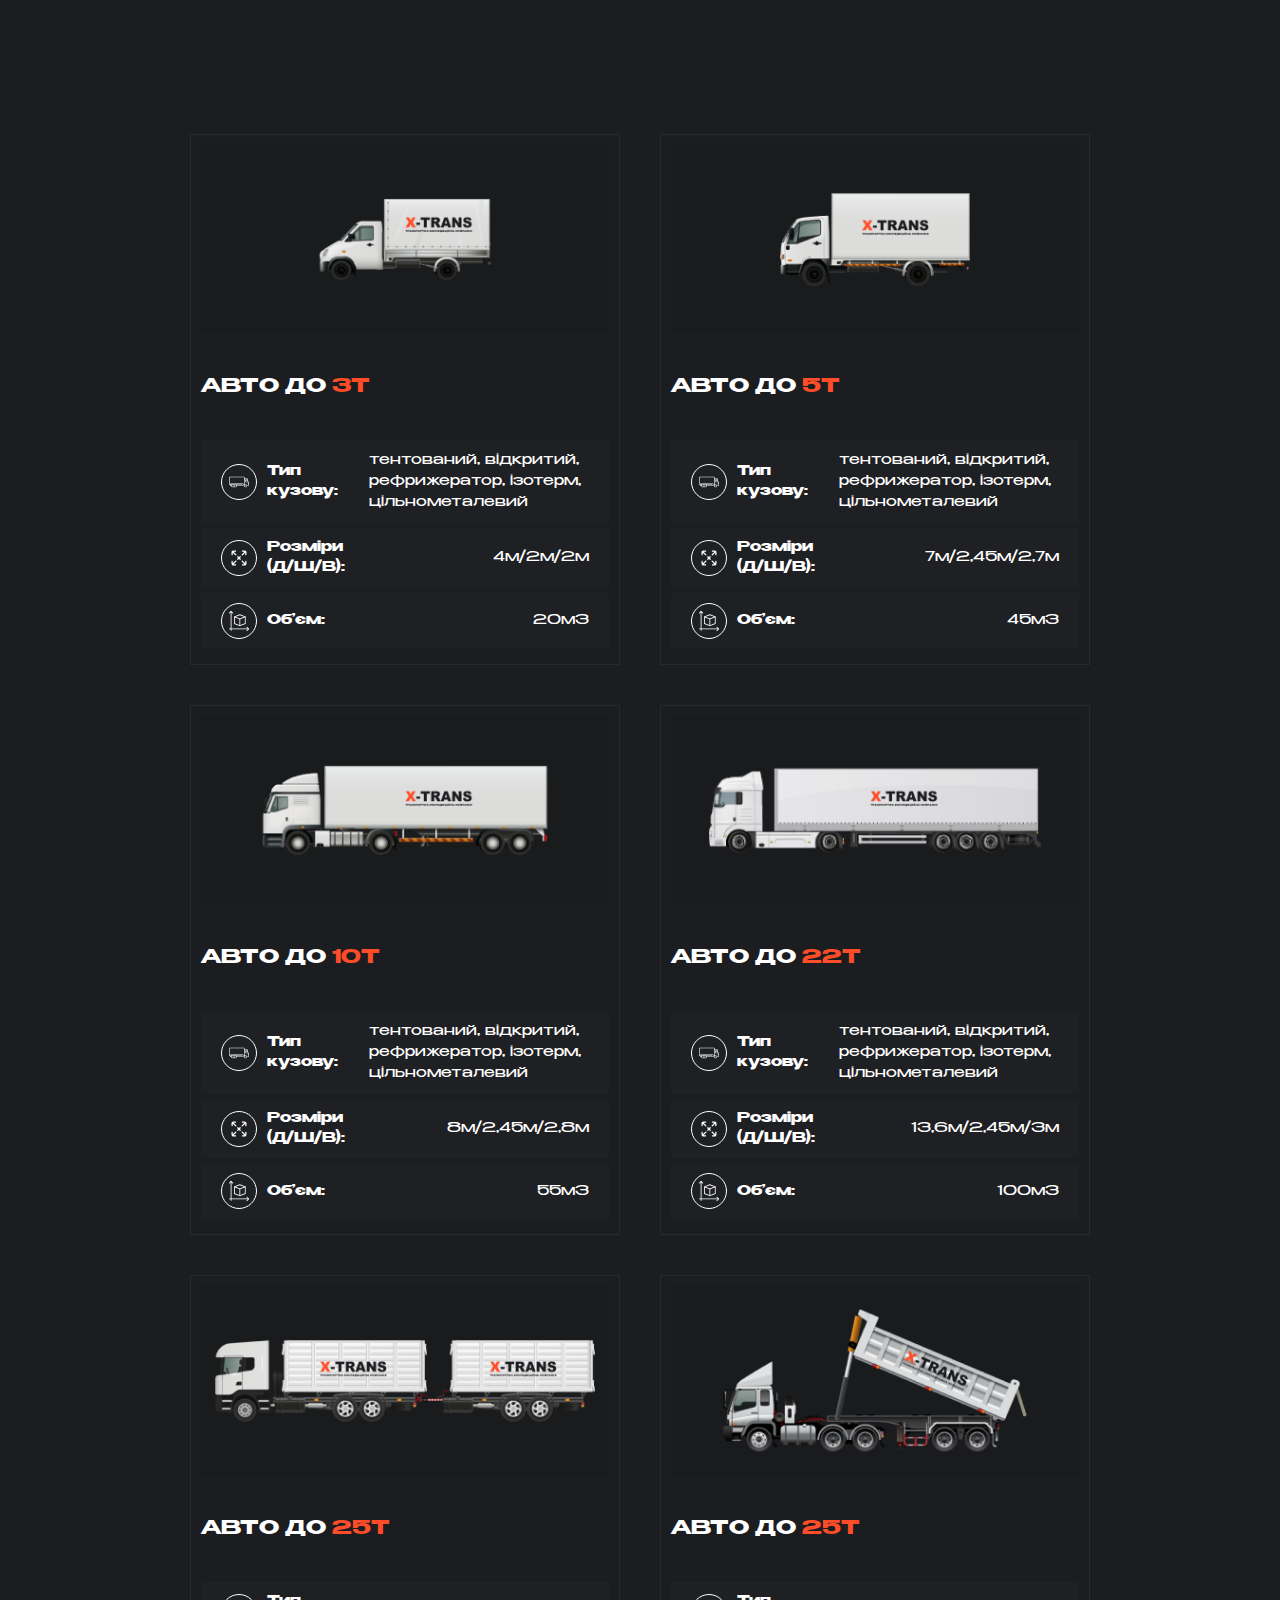
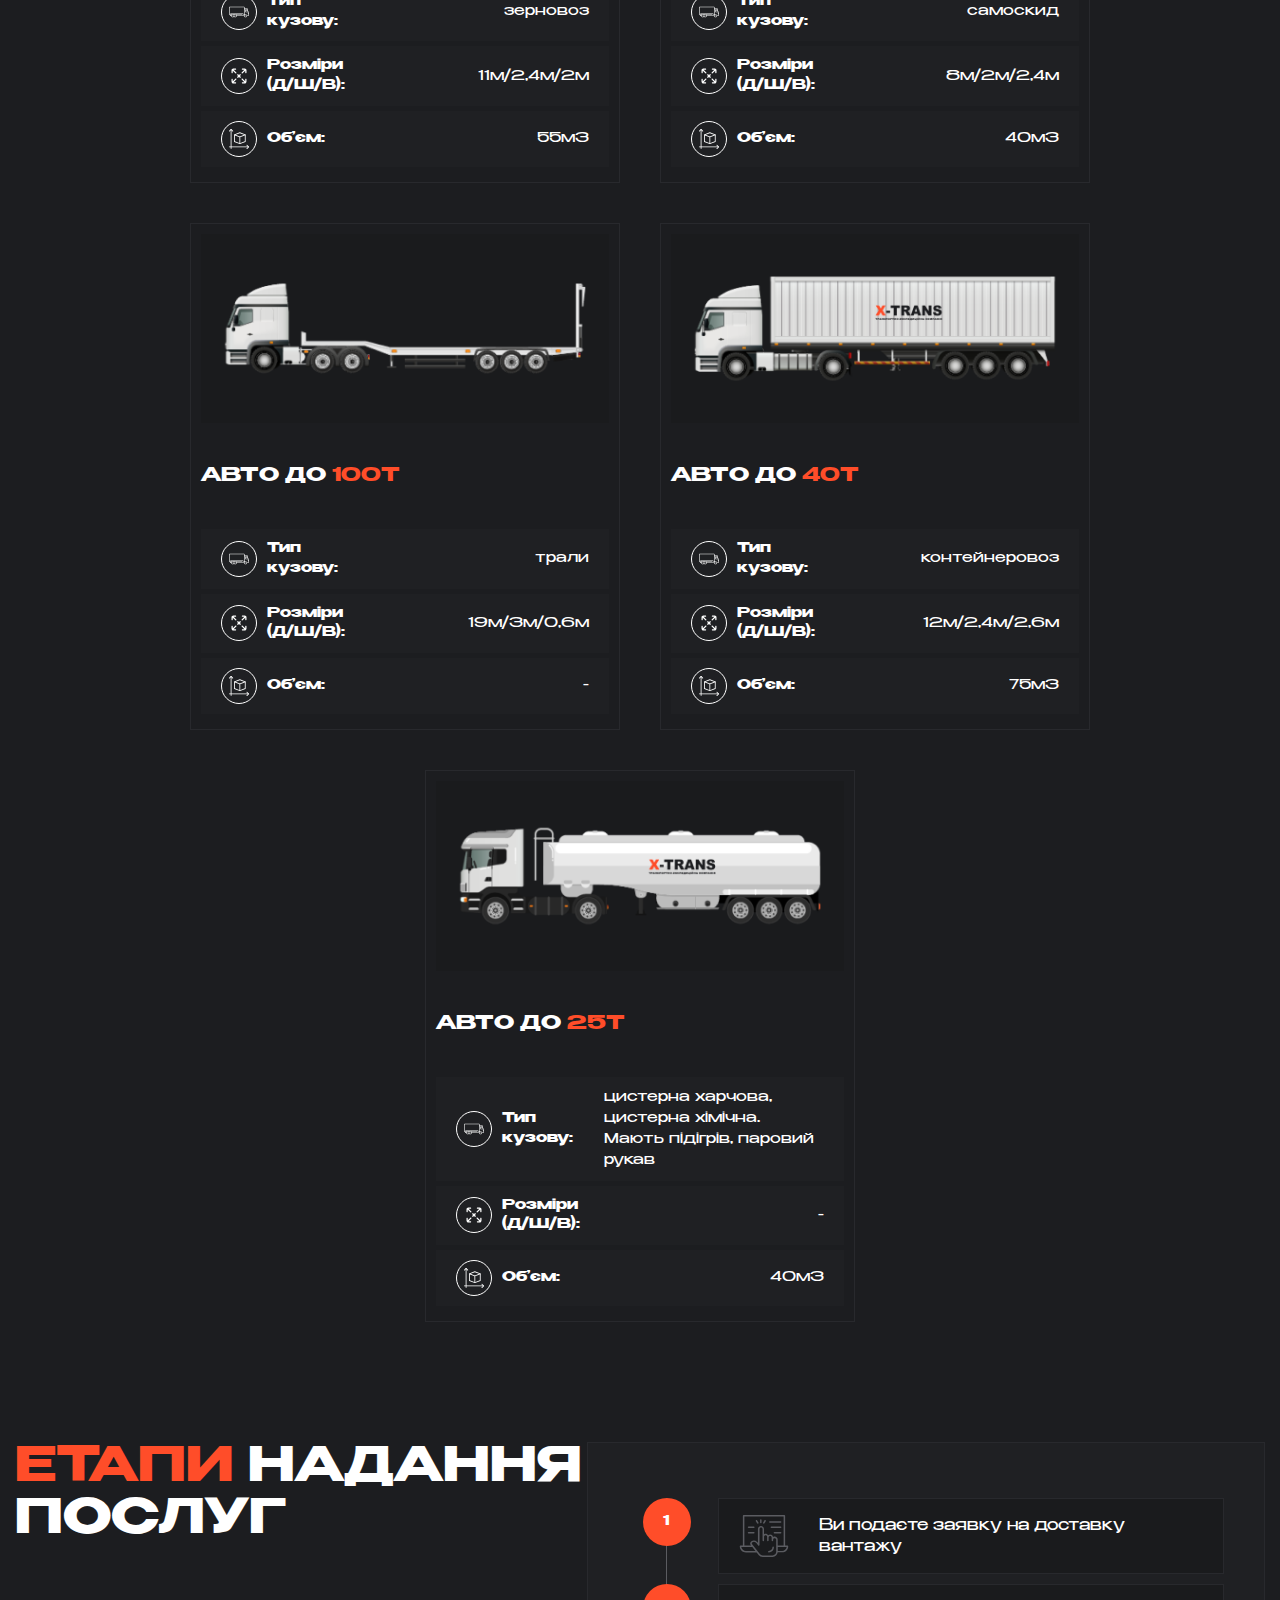
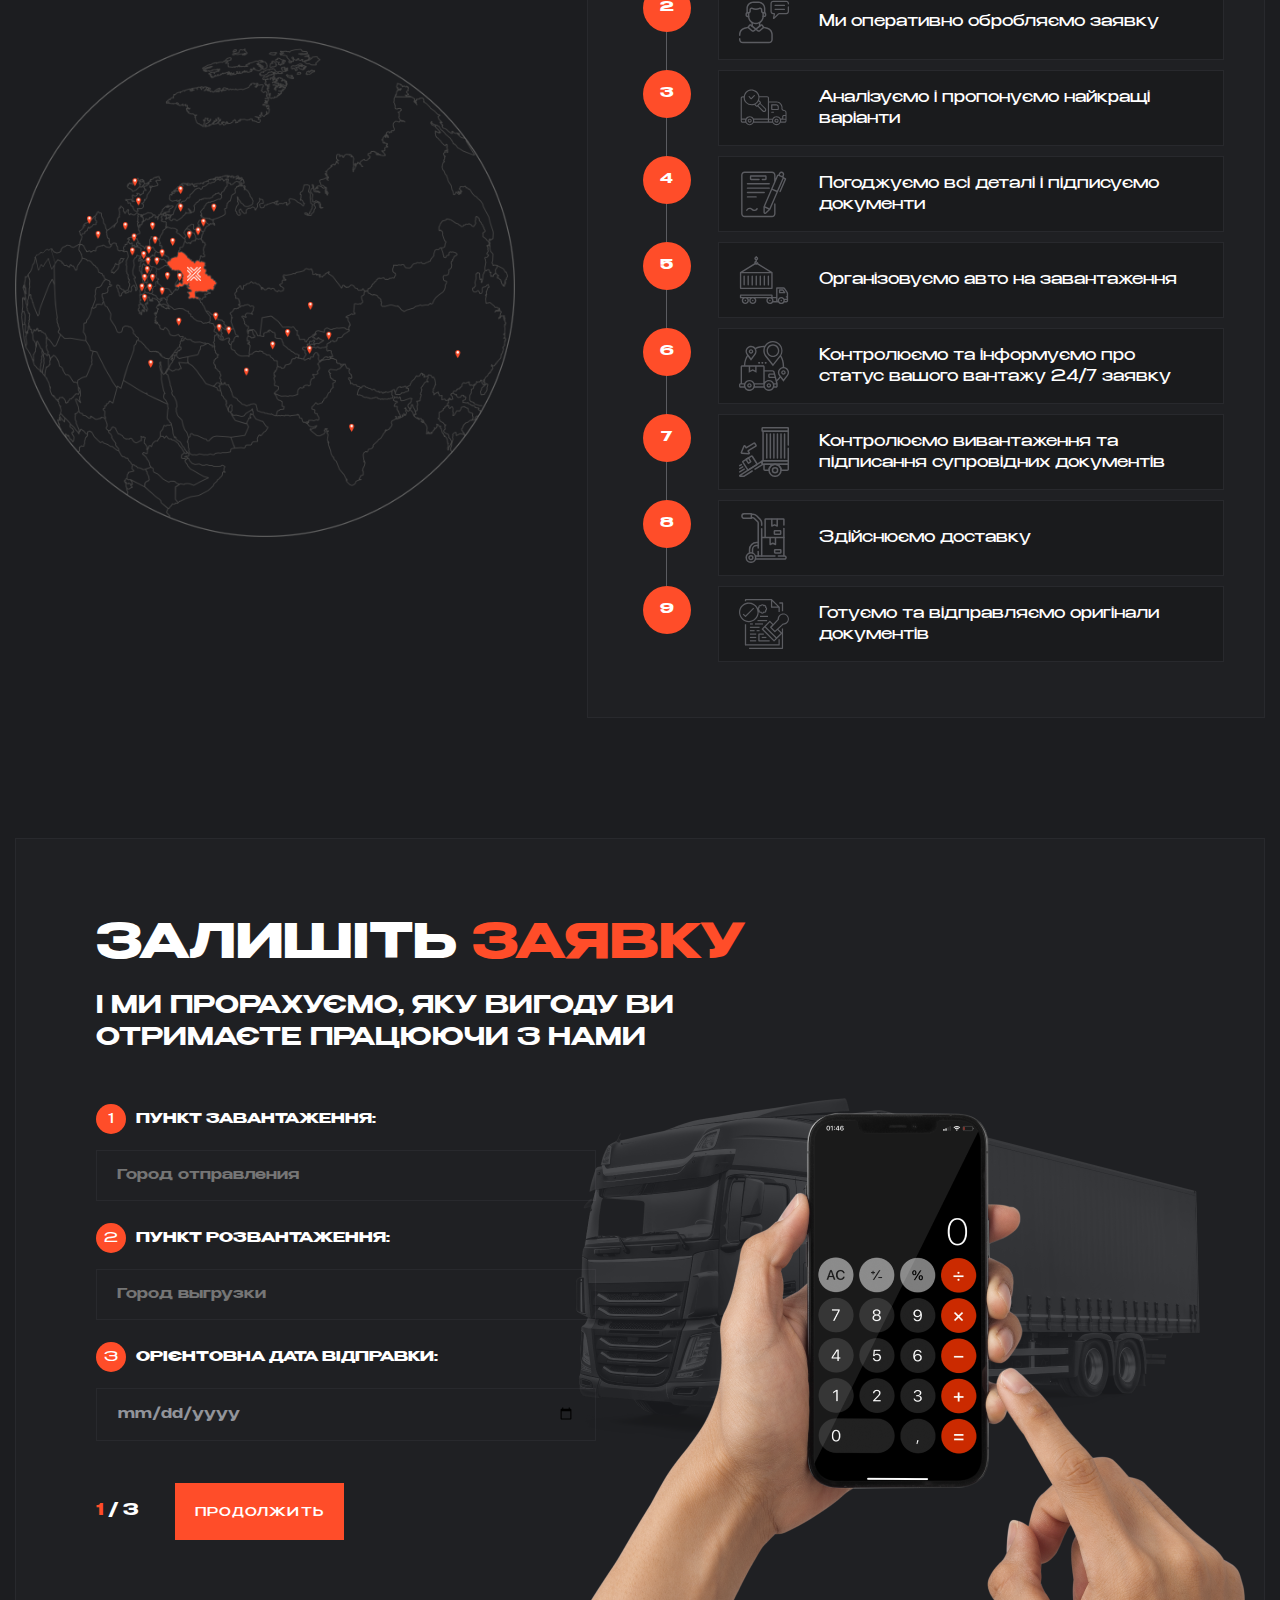
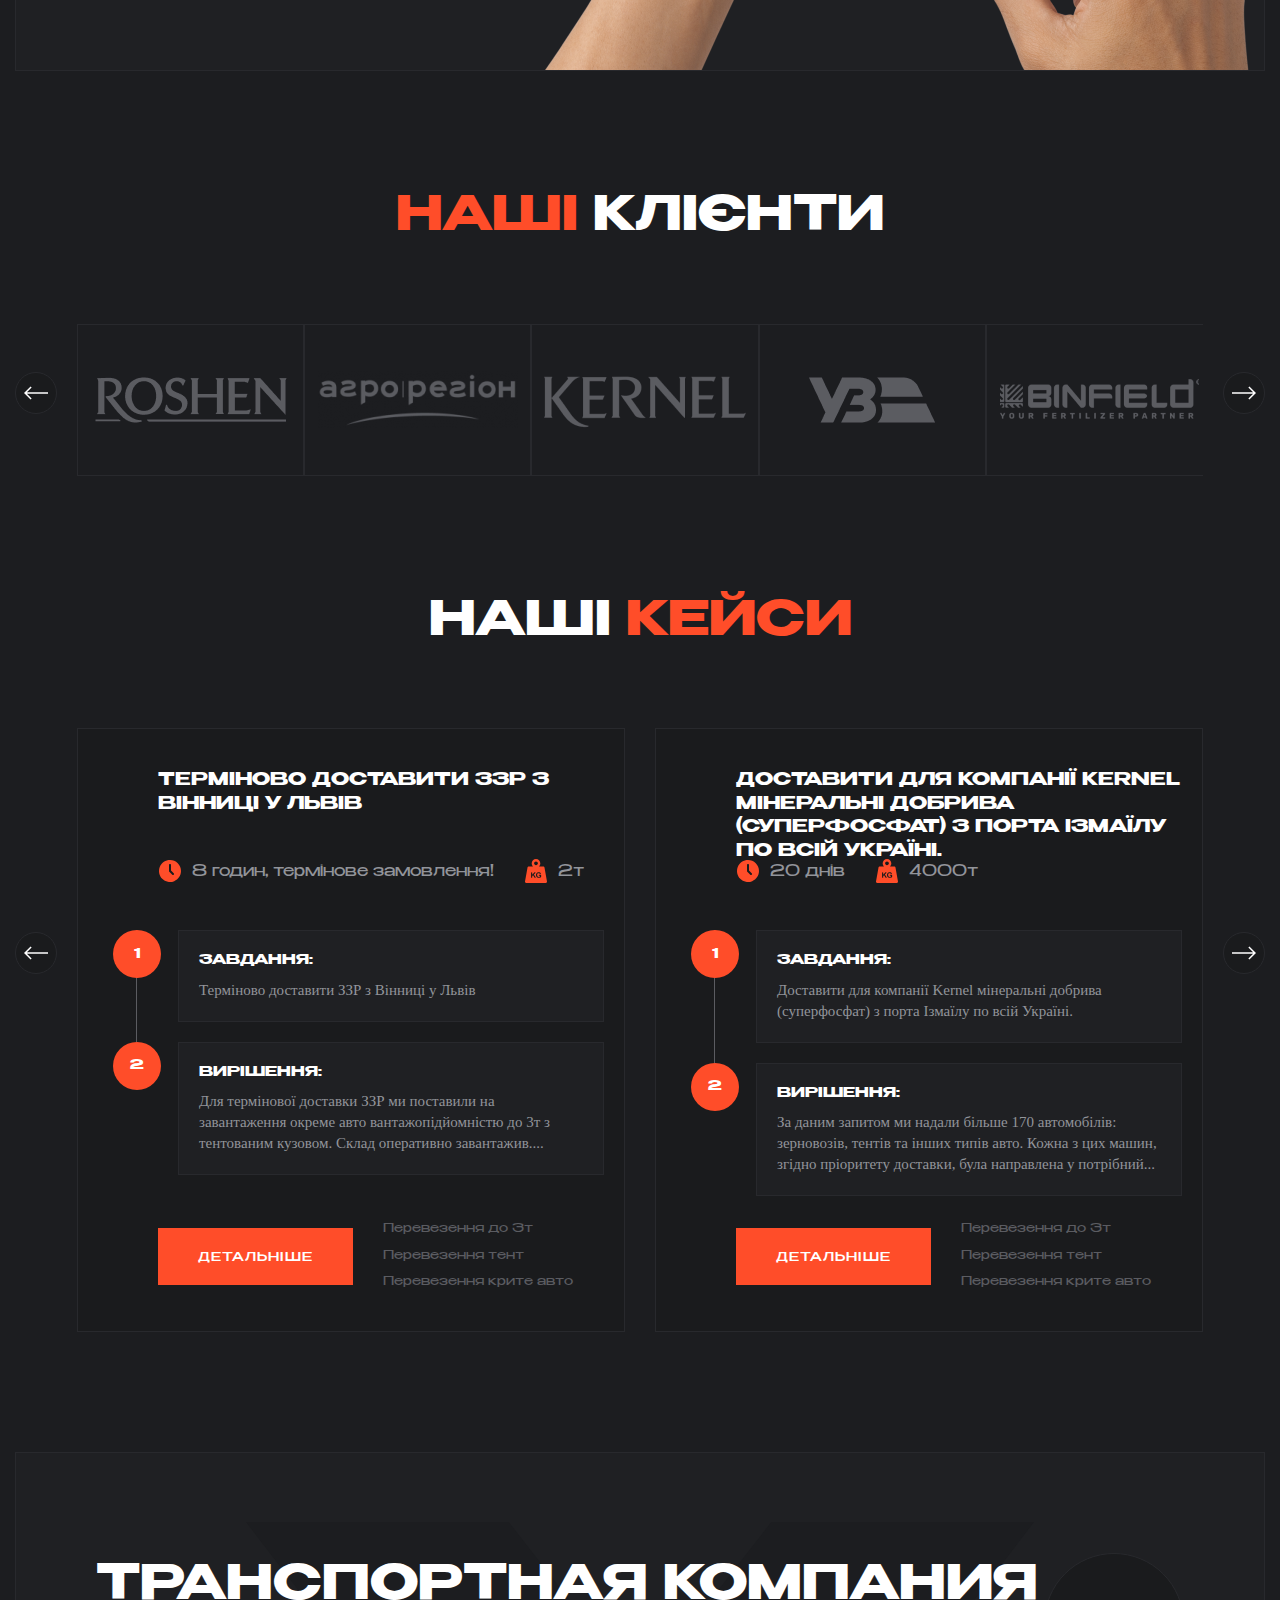
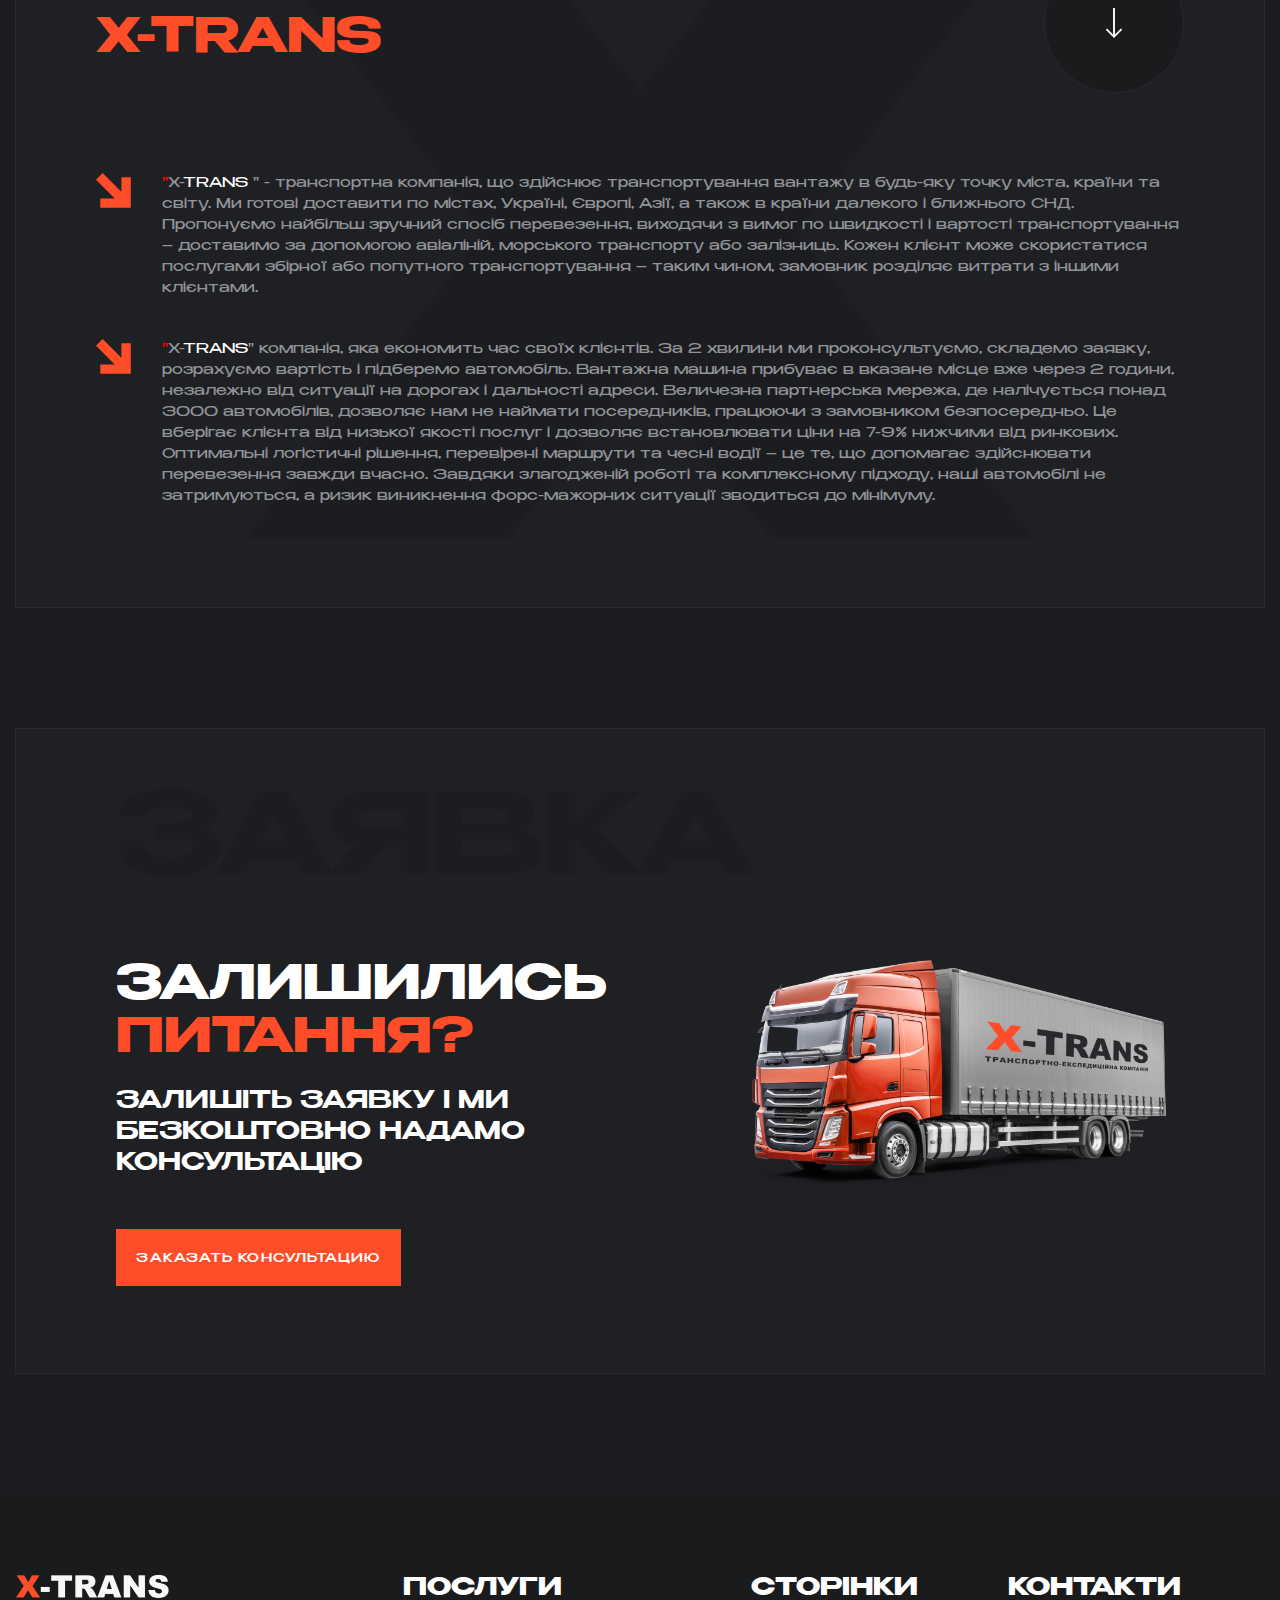
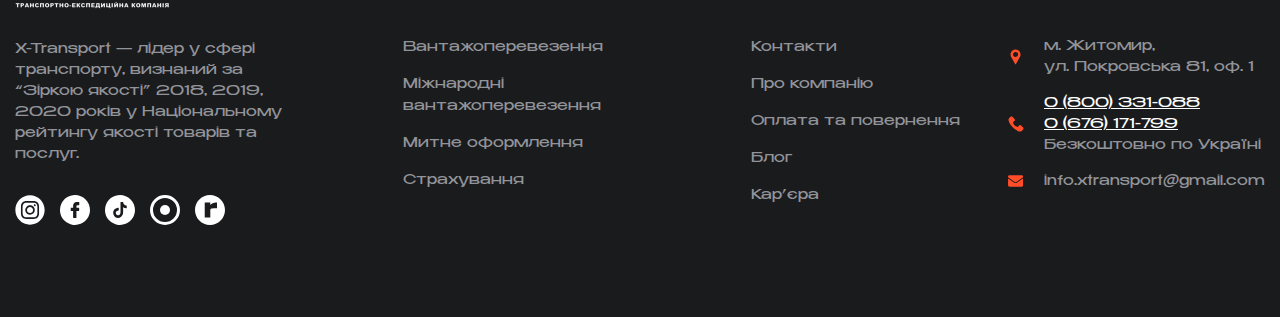
==== commit 33a1e4ba: "added to clients imgs" ====
--- a/index.html
+++ b/index.html
@@ -1459,7 +1459,9 @@
 
             <p class="intro__text">Сделаем вашу перевозку выгоднее до <span>10-15%</span></p>
 
-            <a class="popup-open effect effect-1" href="#" title="Learn More">Заказать консультацию </a>
+            <a class="popup-open effect effect-1" href="#" title="Learn More"
+              >Заказать консультацию
+            </a>
 
             <div class="mobile-img">
               <img src="images/mobile-truck.png" alt="truck img" />
@@ -2489,6 +2491,15 @@
               <div class="swiper-slide client-slide">
                 <img src="images/clients/10.png" alt="client img" />
               </div>
+
+              <div class="swiper-slide client-slide">
+                <img src="images/clients/11.png" alt="client img" />
+              </div>
+
+              <div class="swiper-slide client-slide">
+                <img src="images/clients/12.png" alt="client img" />
+              </div>
+
             </div>
           </div>
         </div>
@@ -2931,7 +2942,6 @@
     </footer>
     <!-- ./Footer -->
 
-
     <!-- Popup -->
     <div class="popup-wrapper" id="popupWrapper">
       <div class="blur-background"></div>
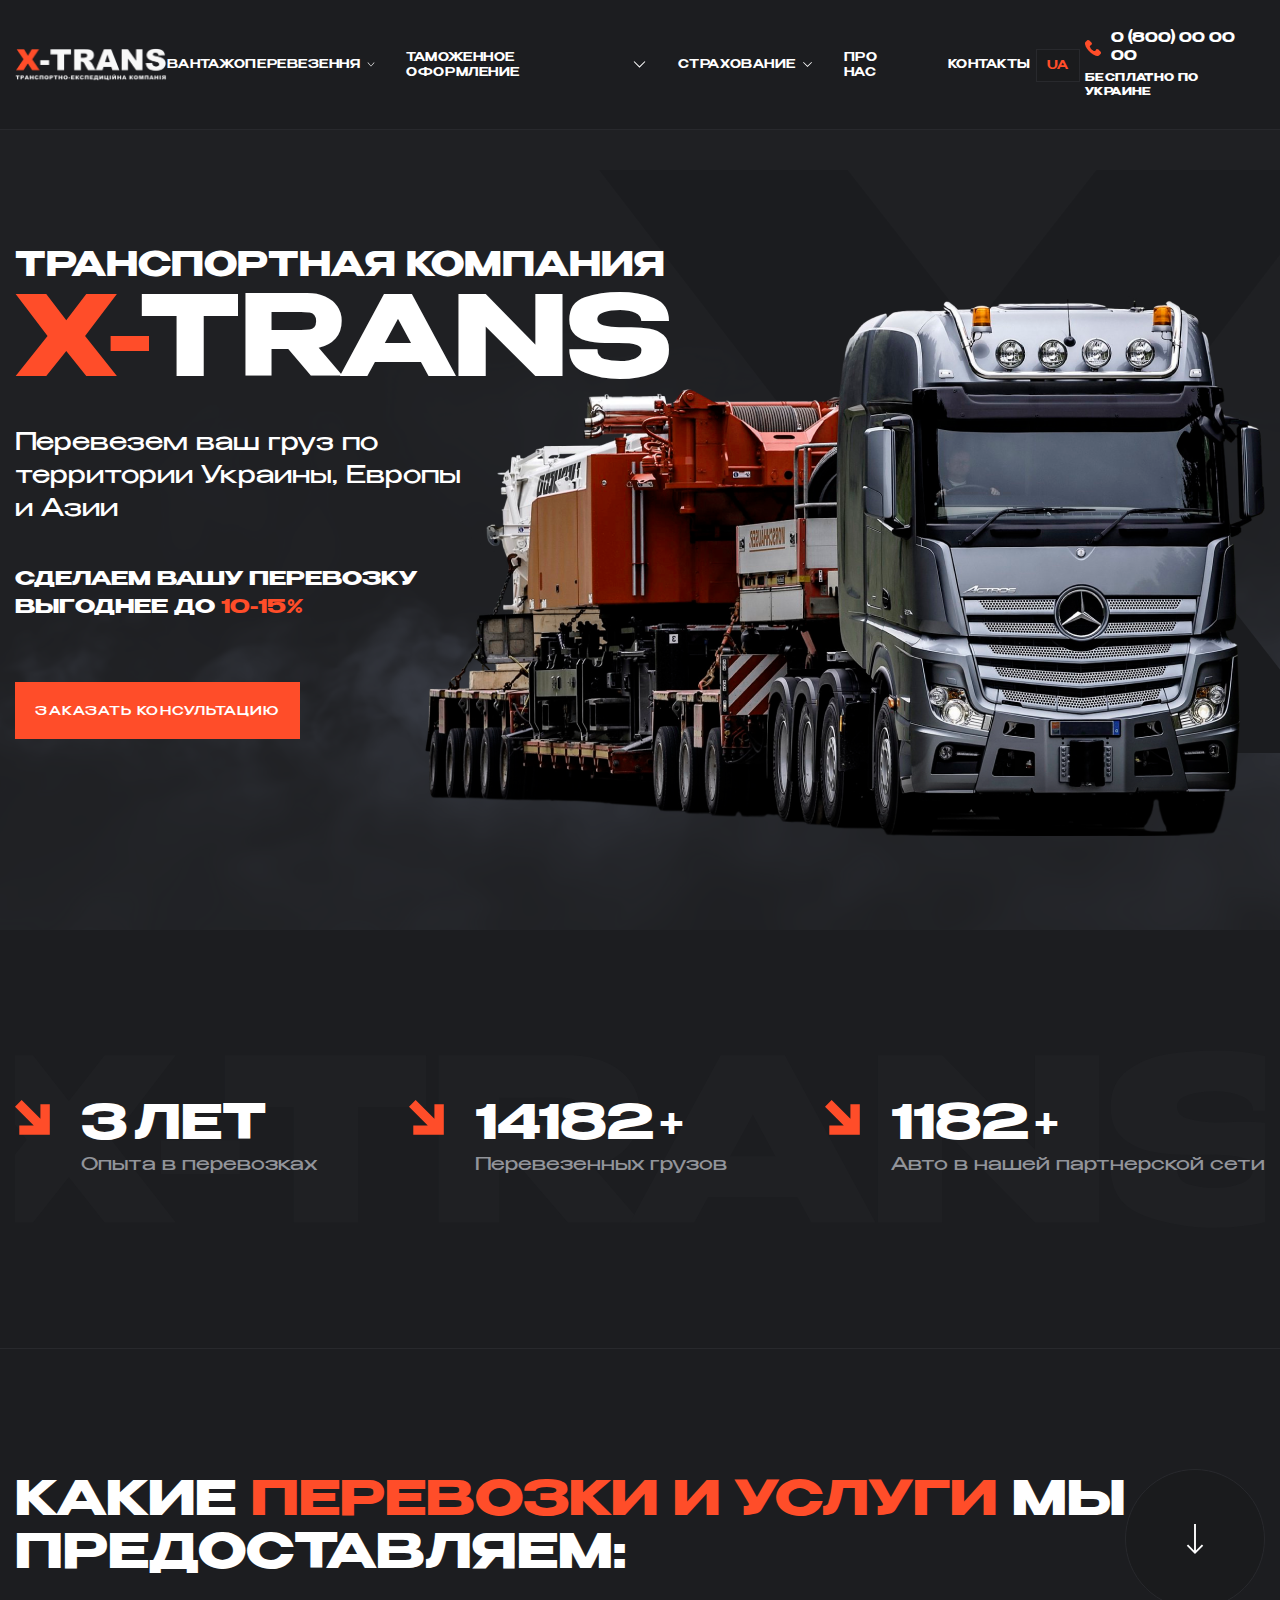
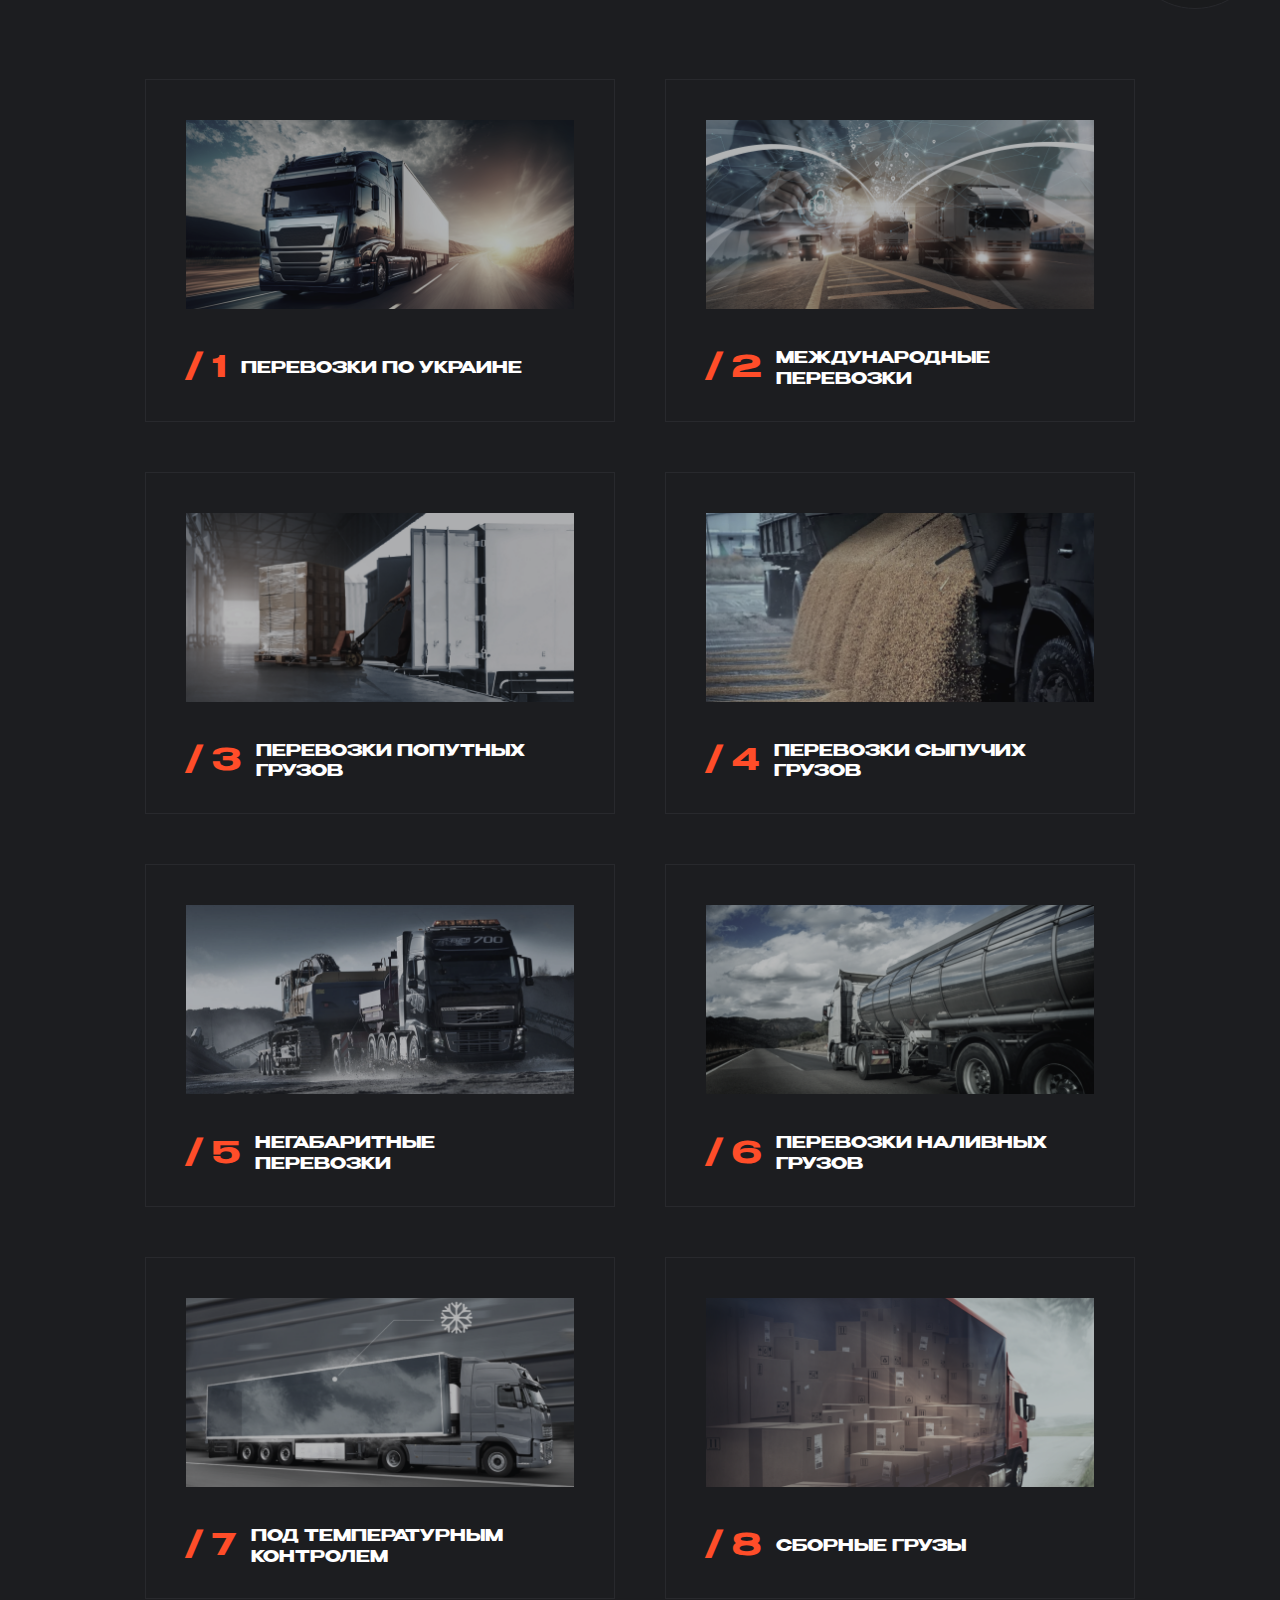
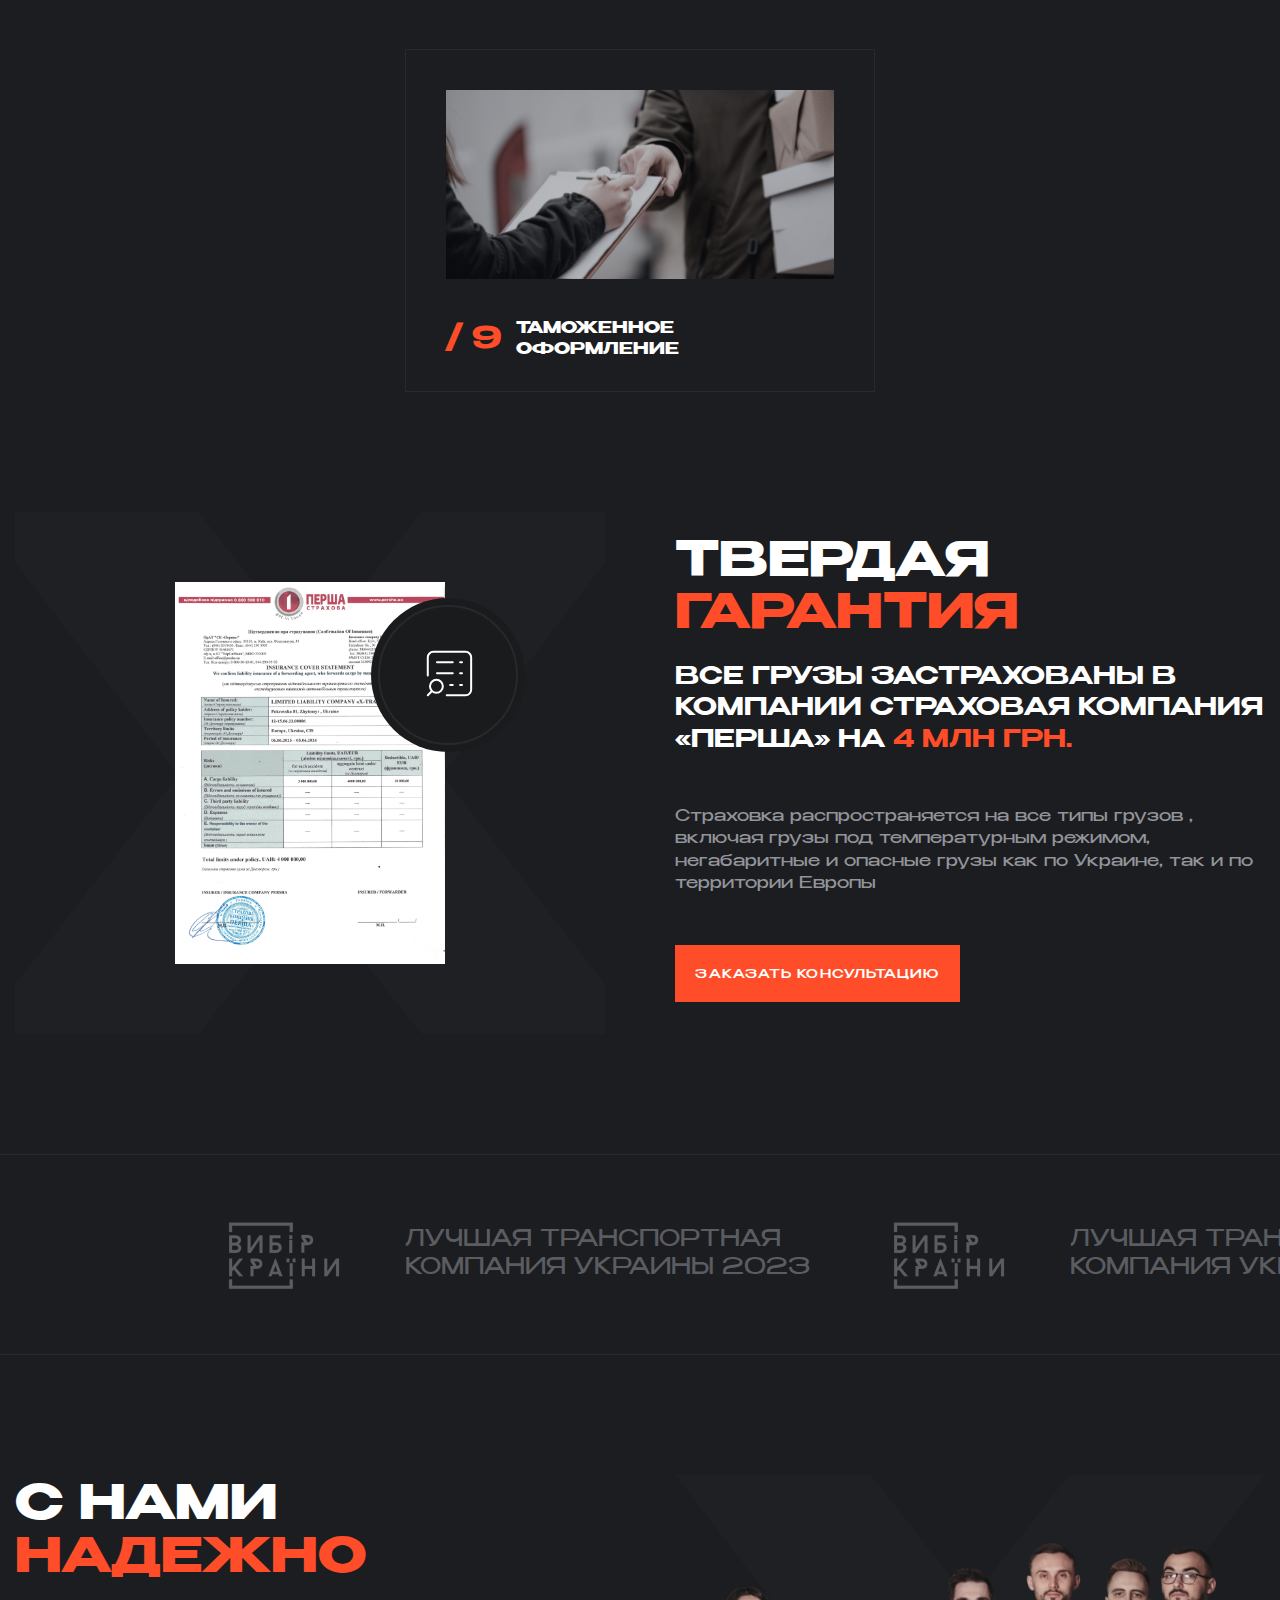
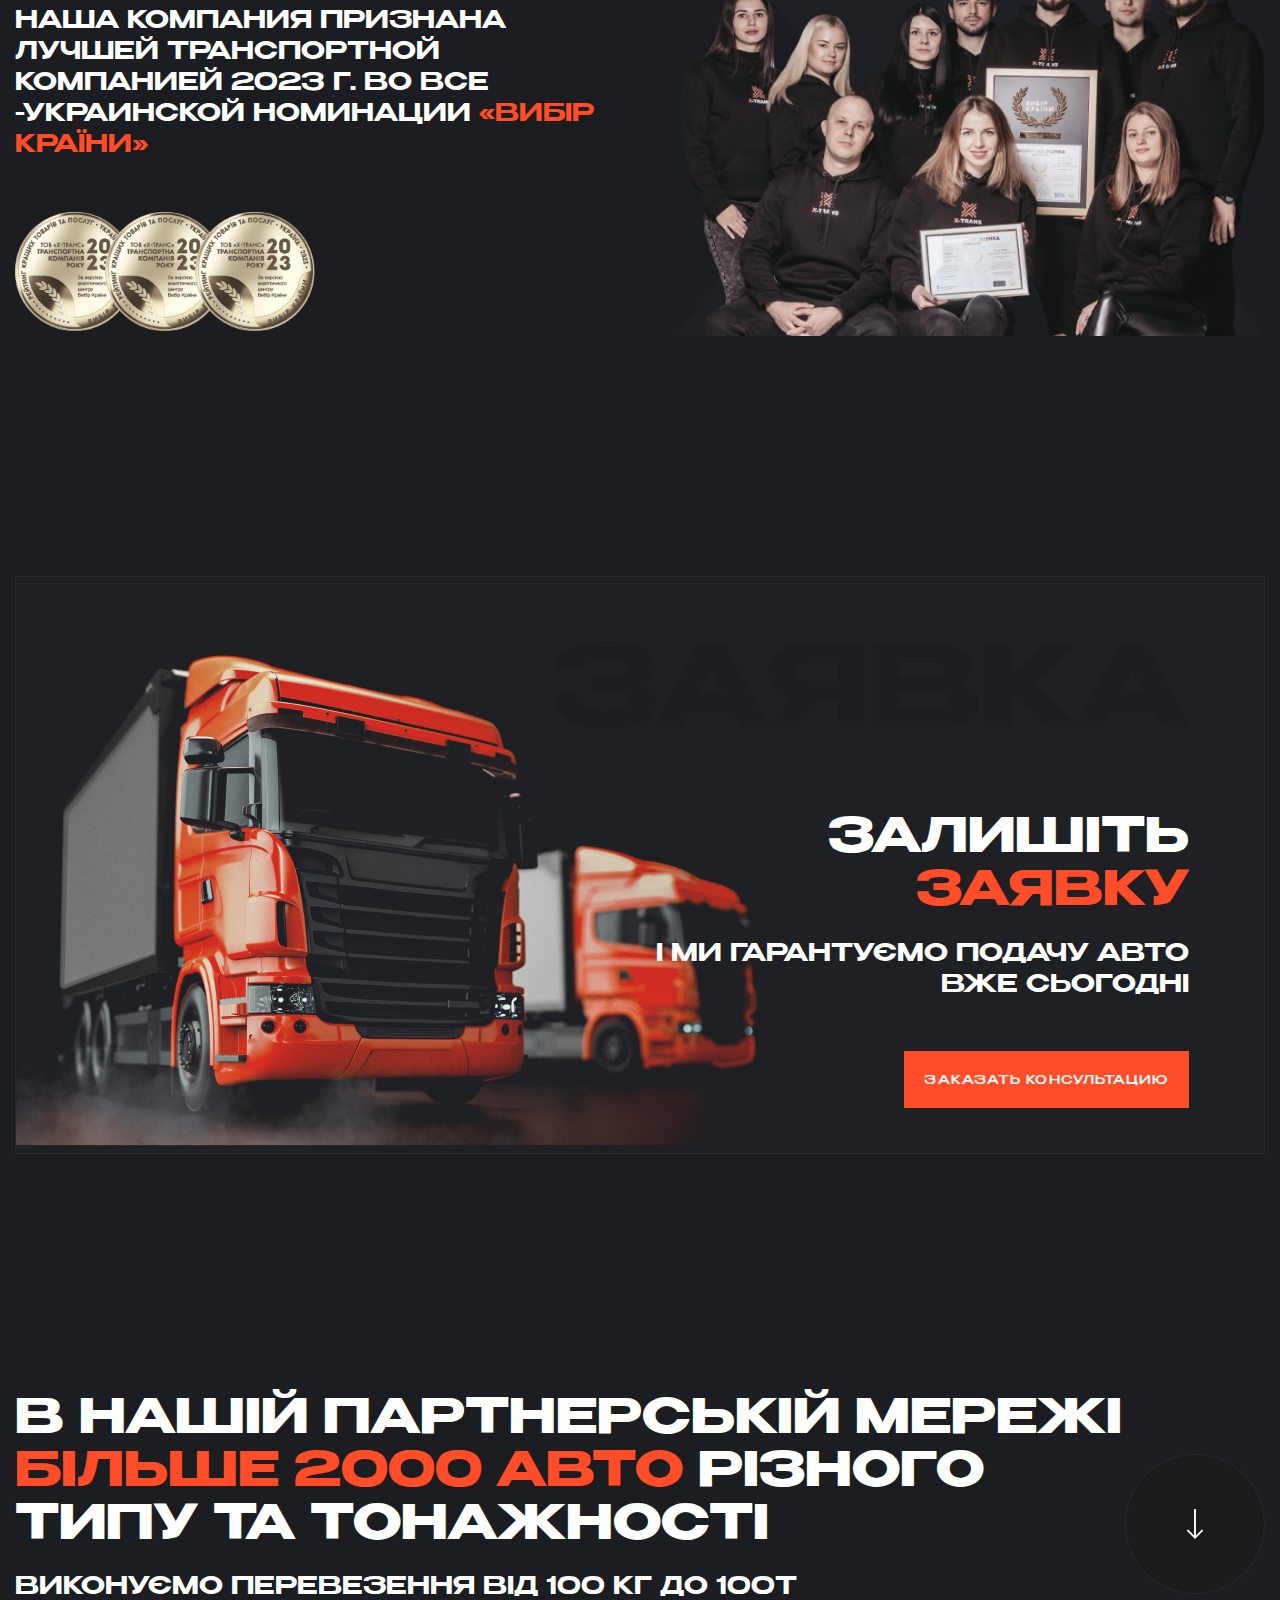
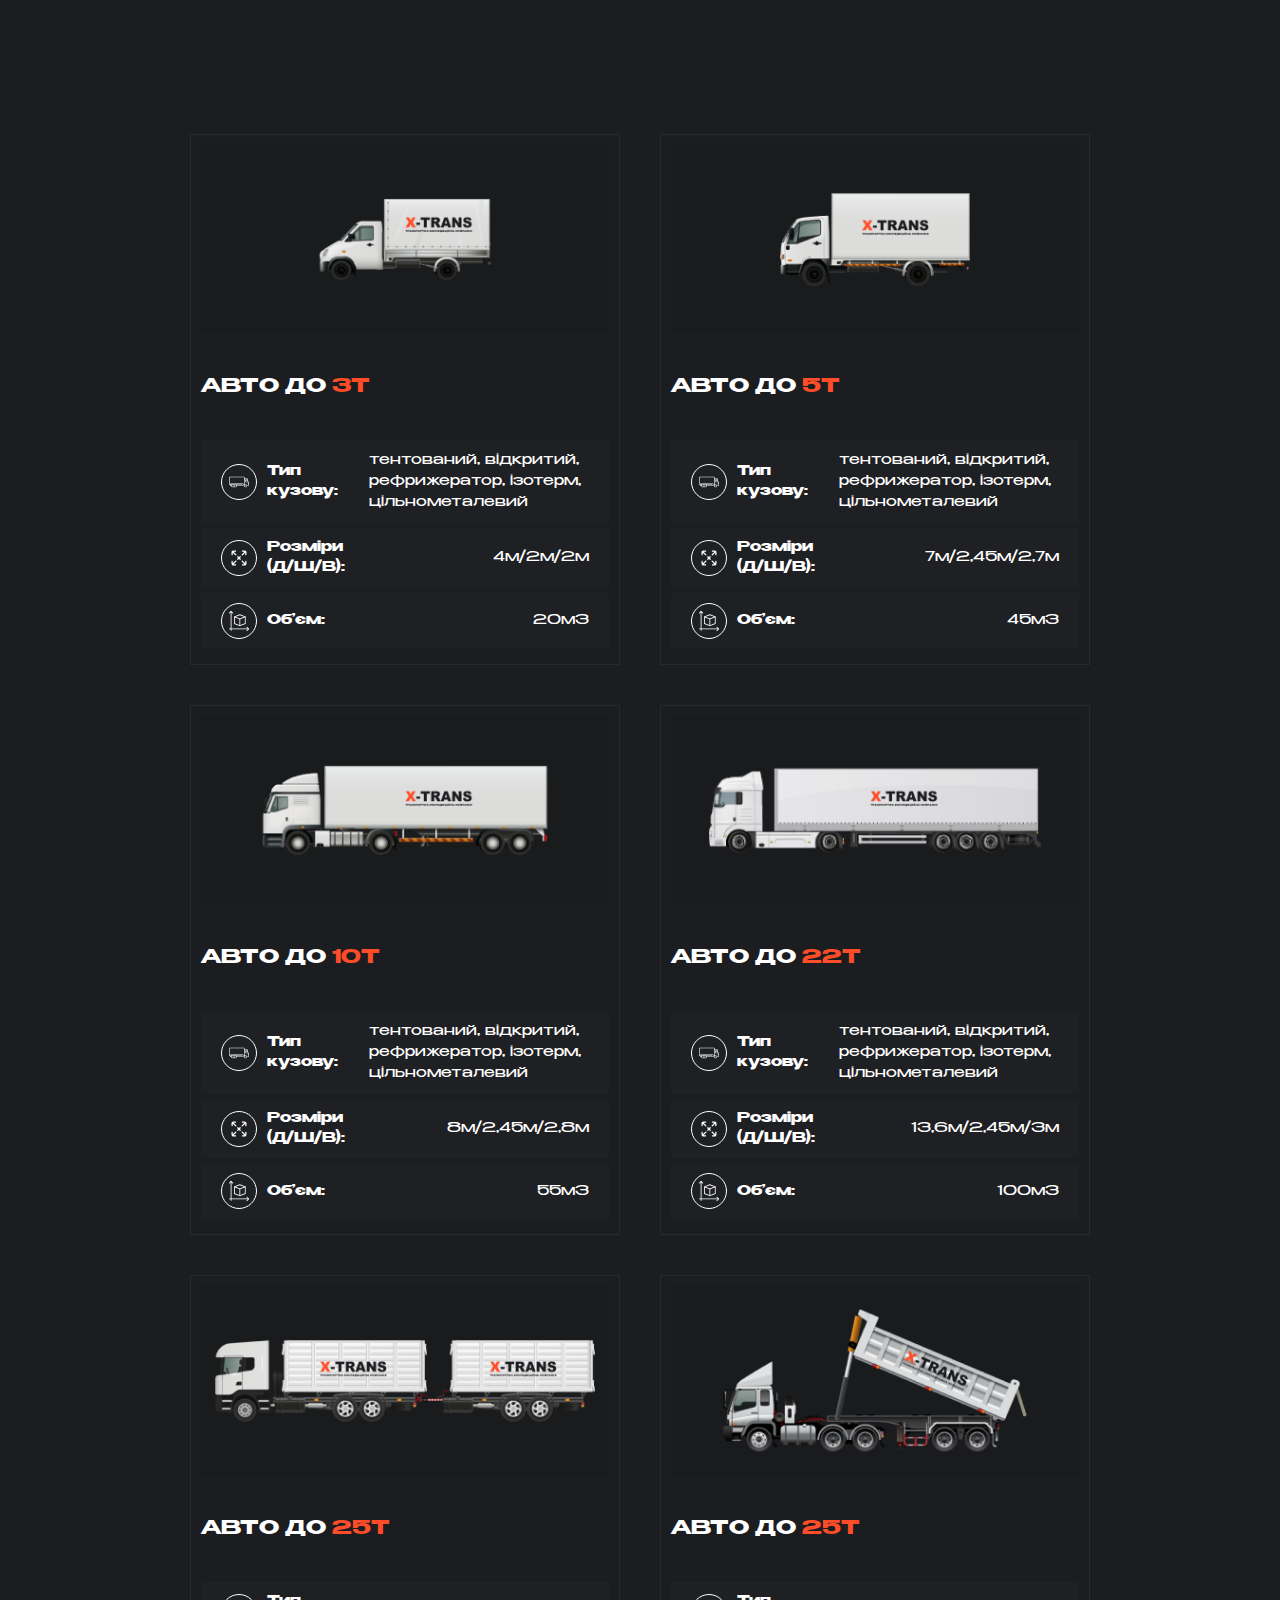
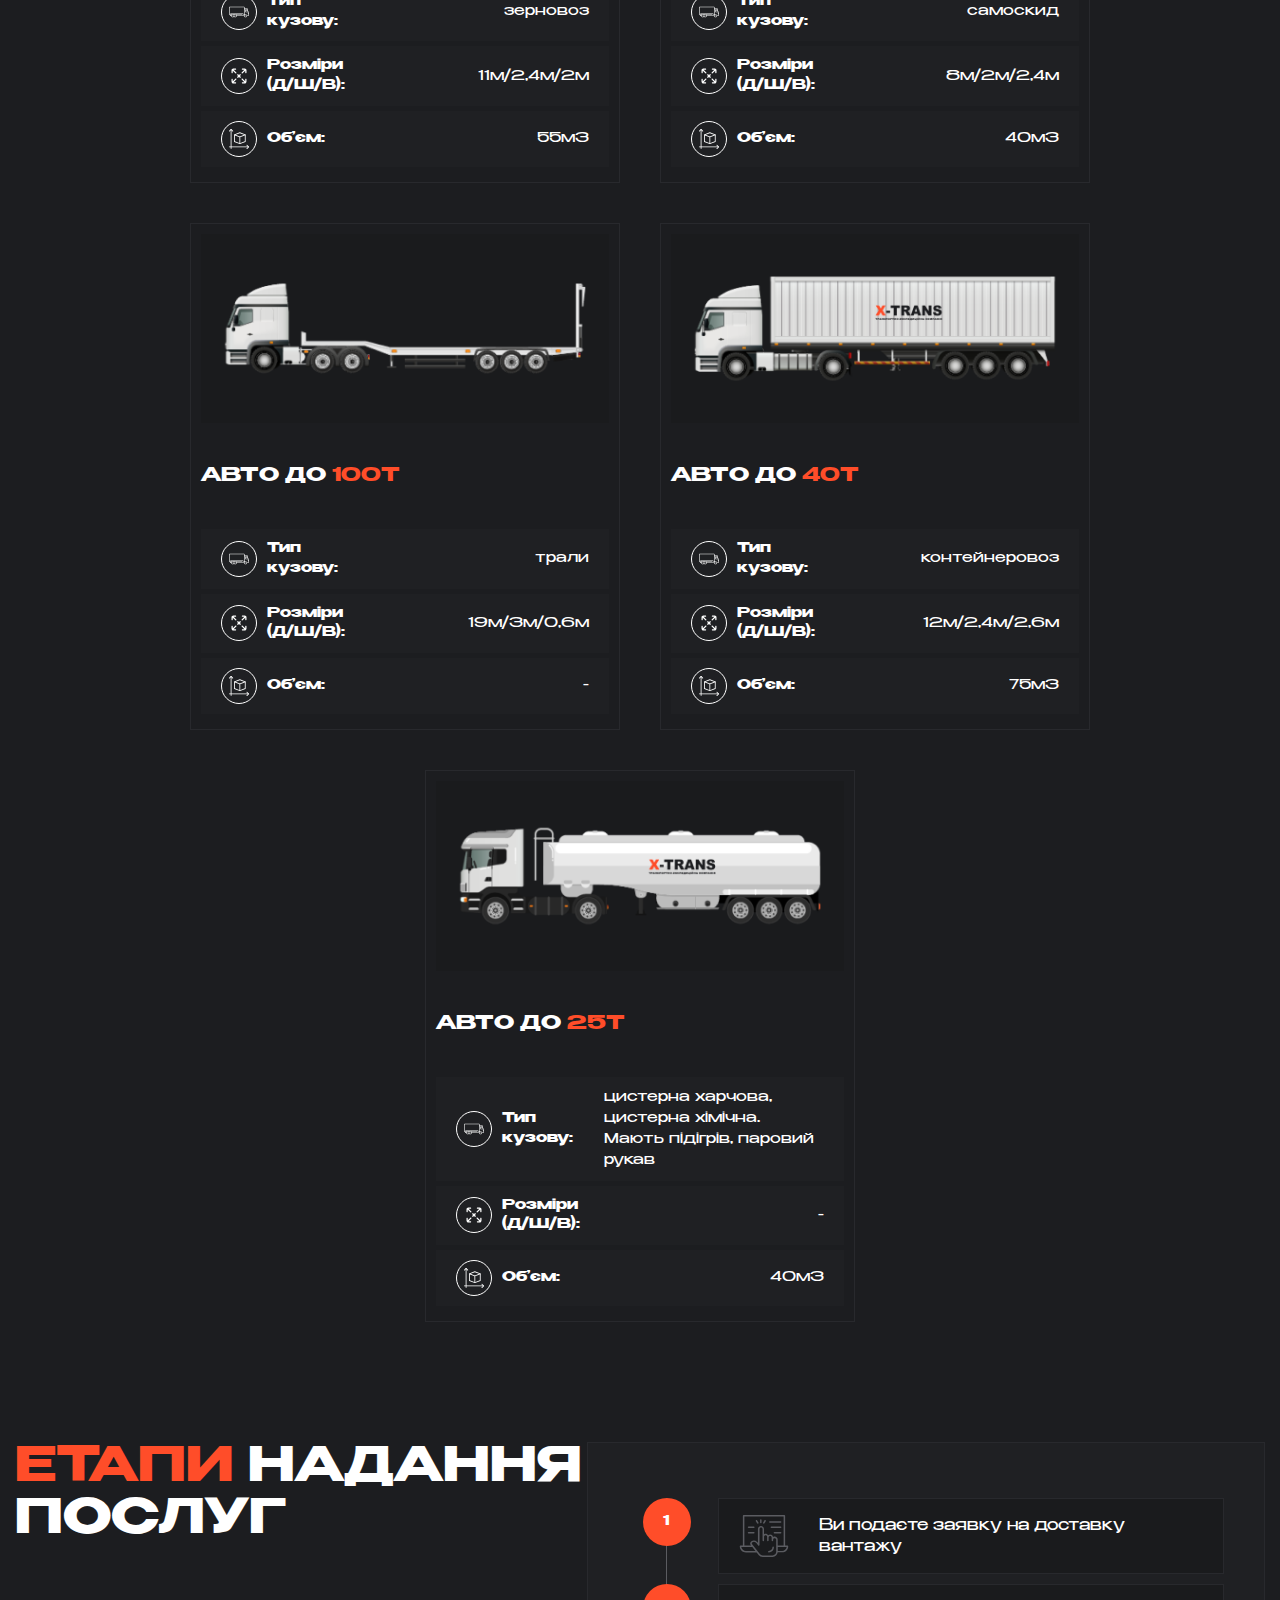
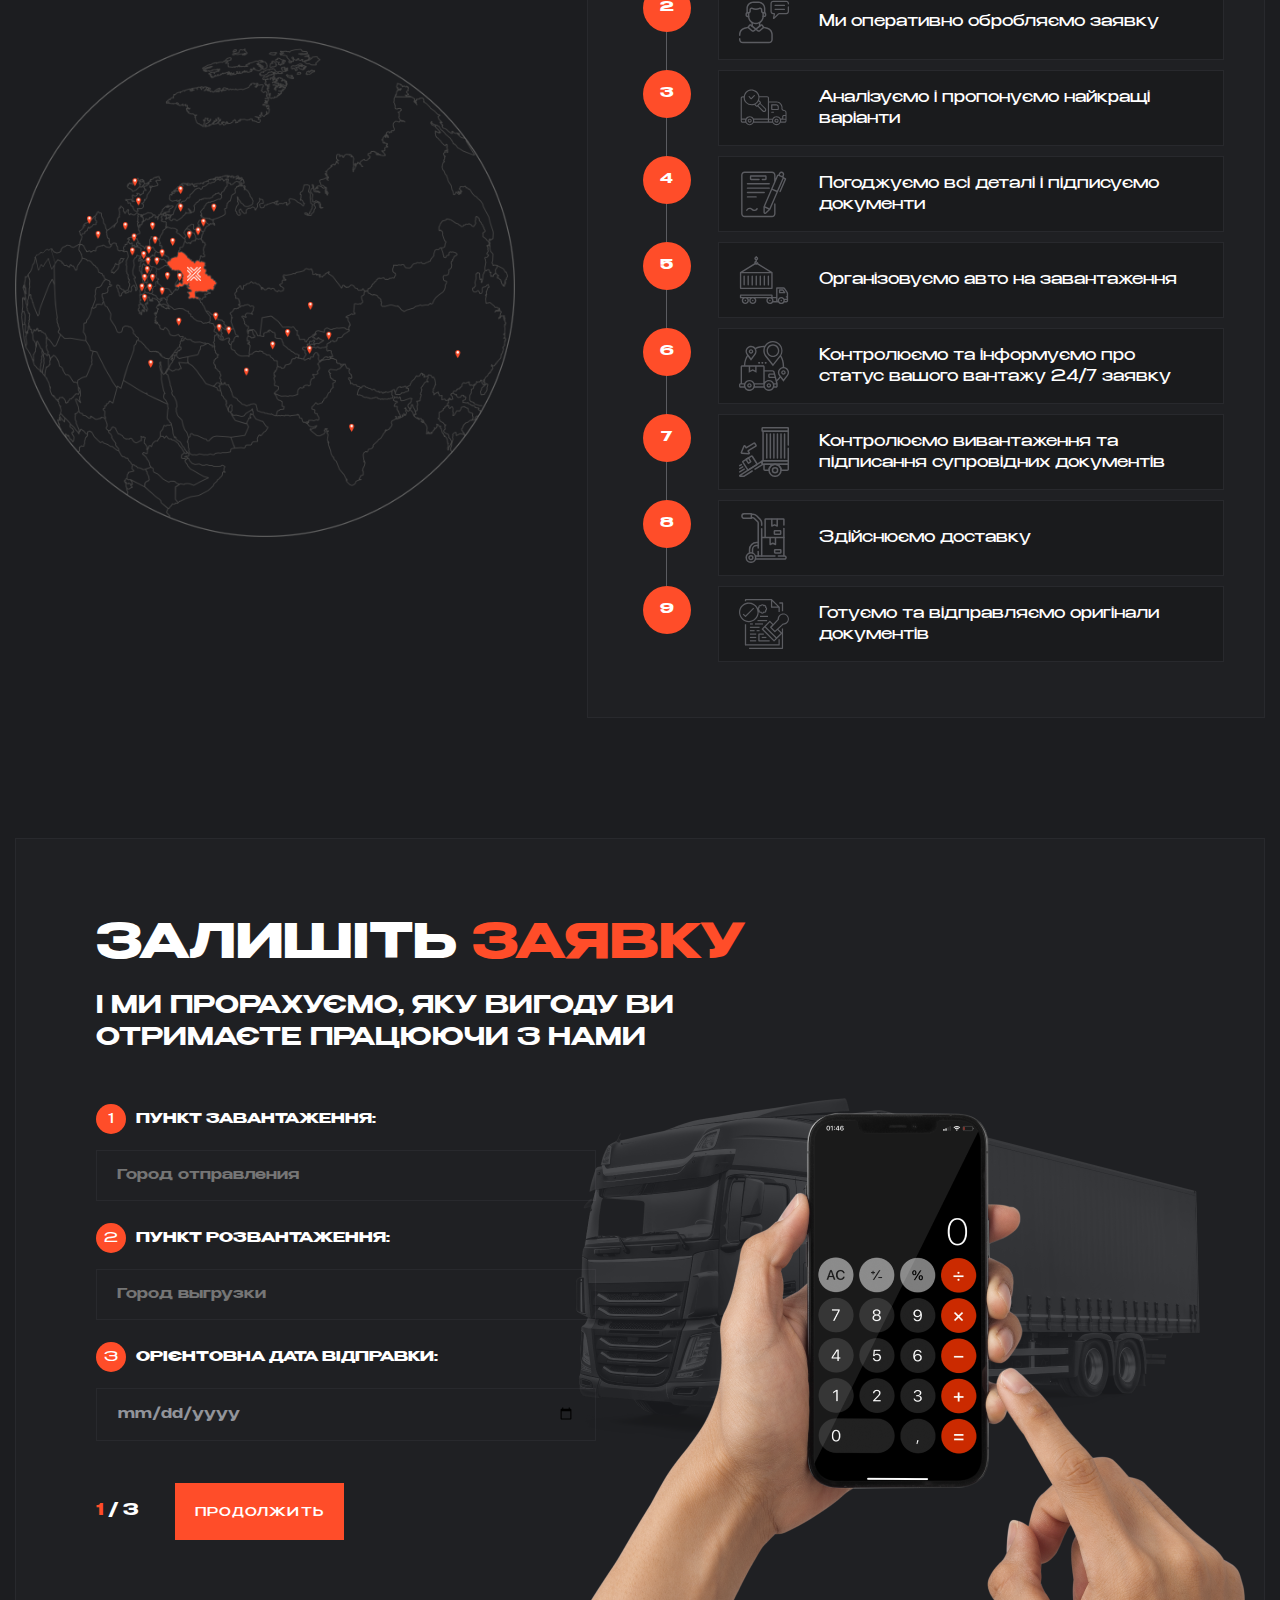
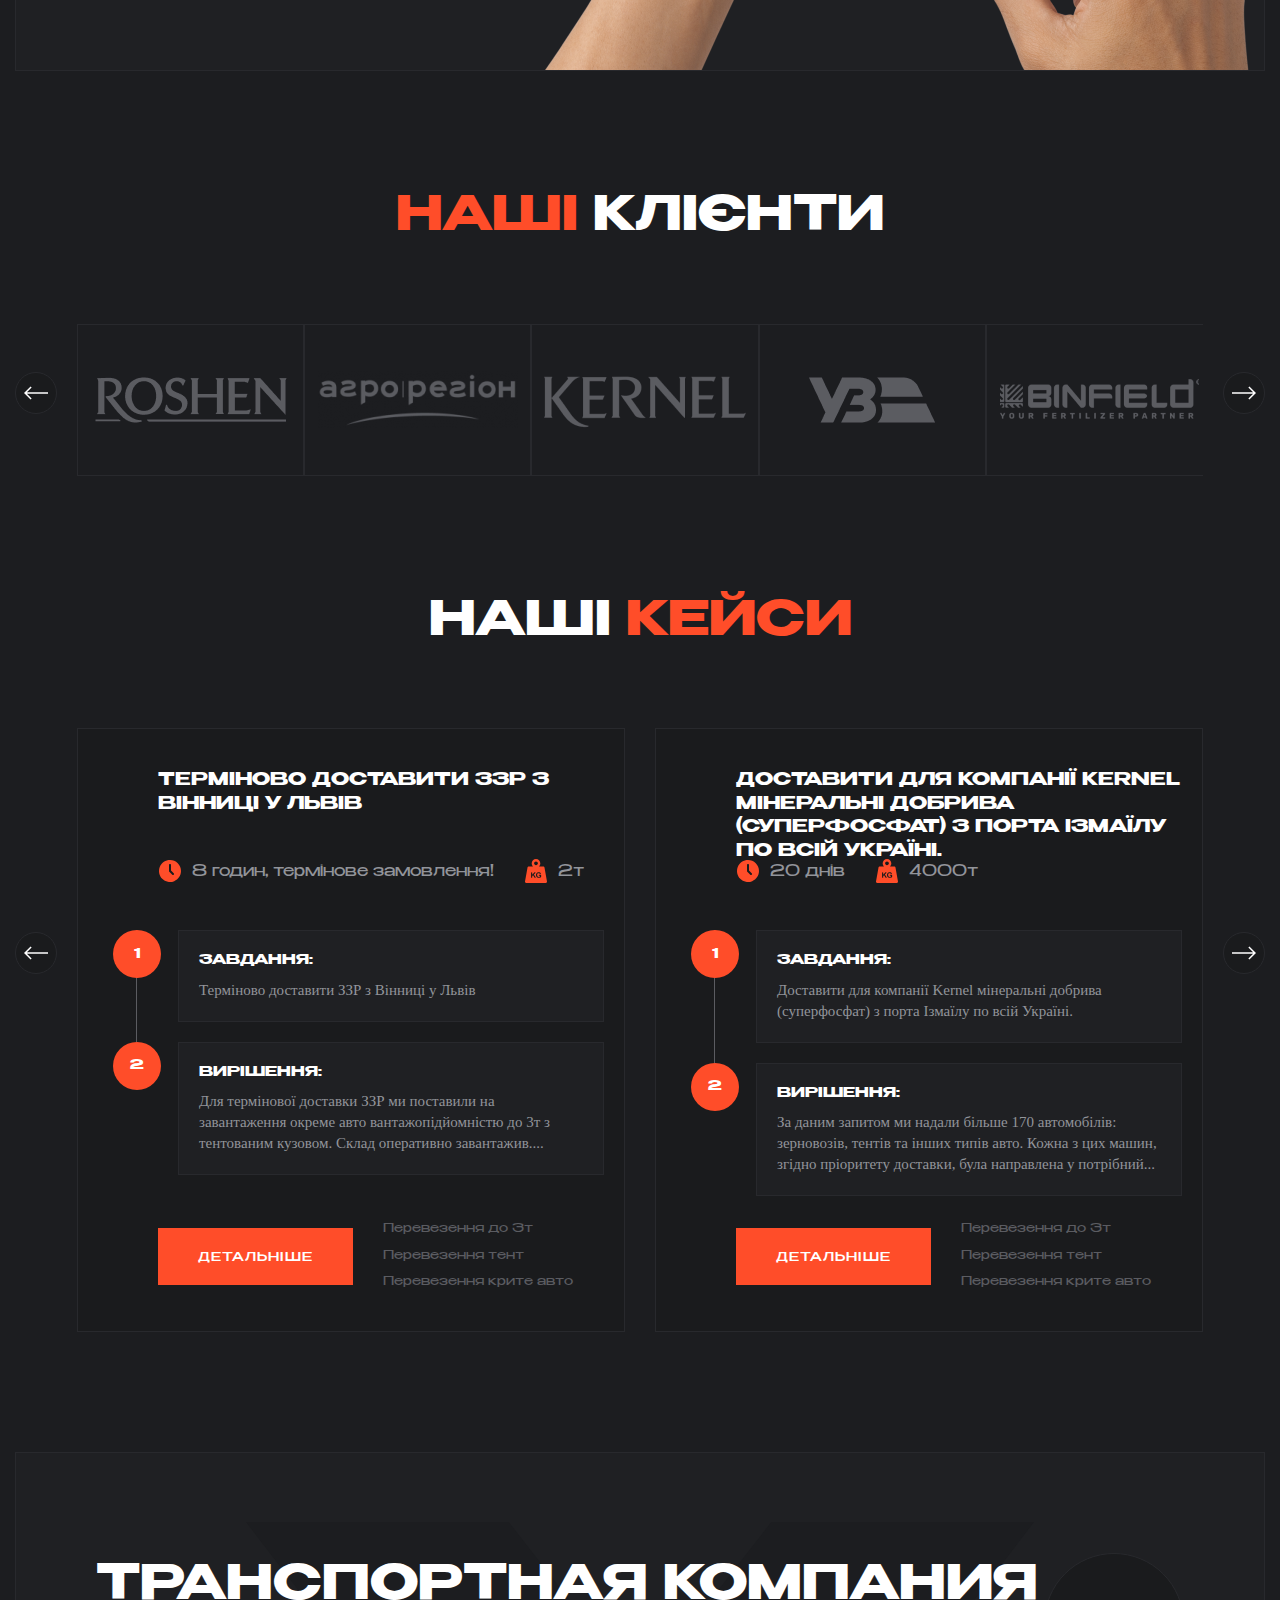
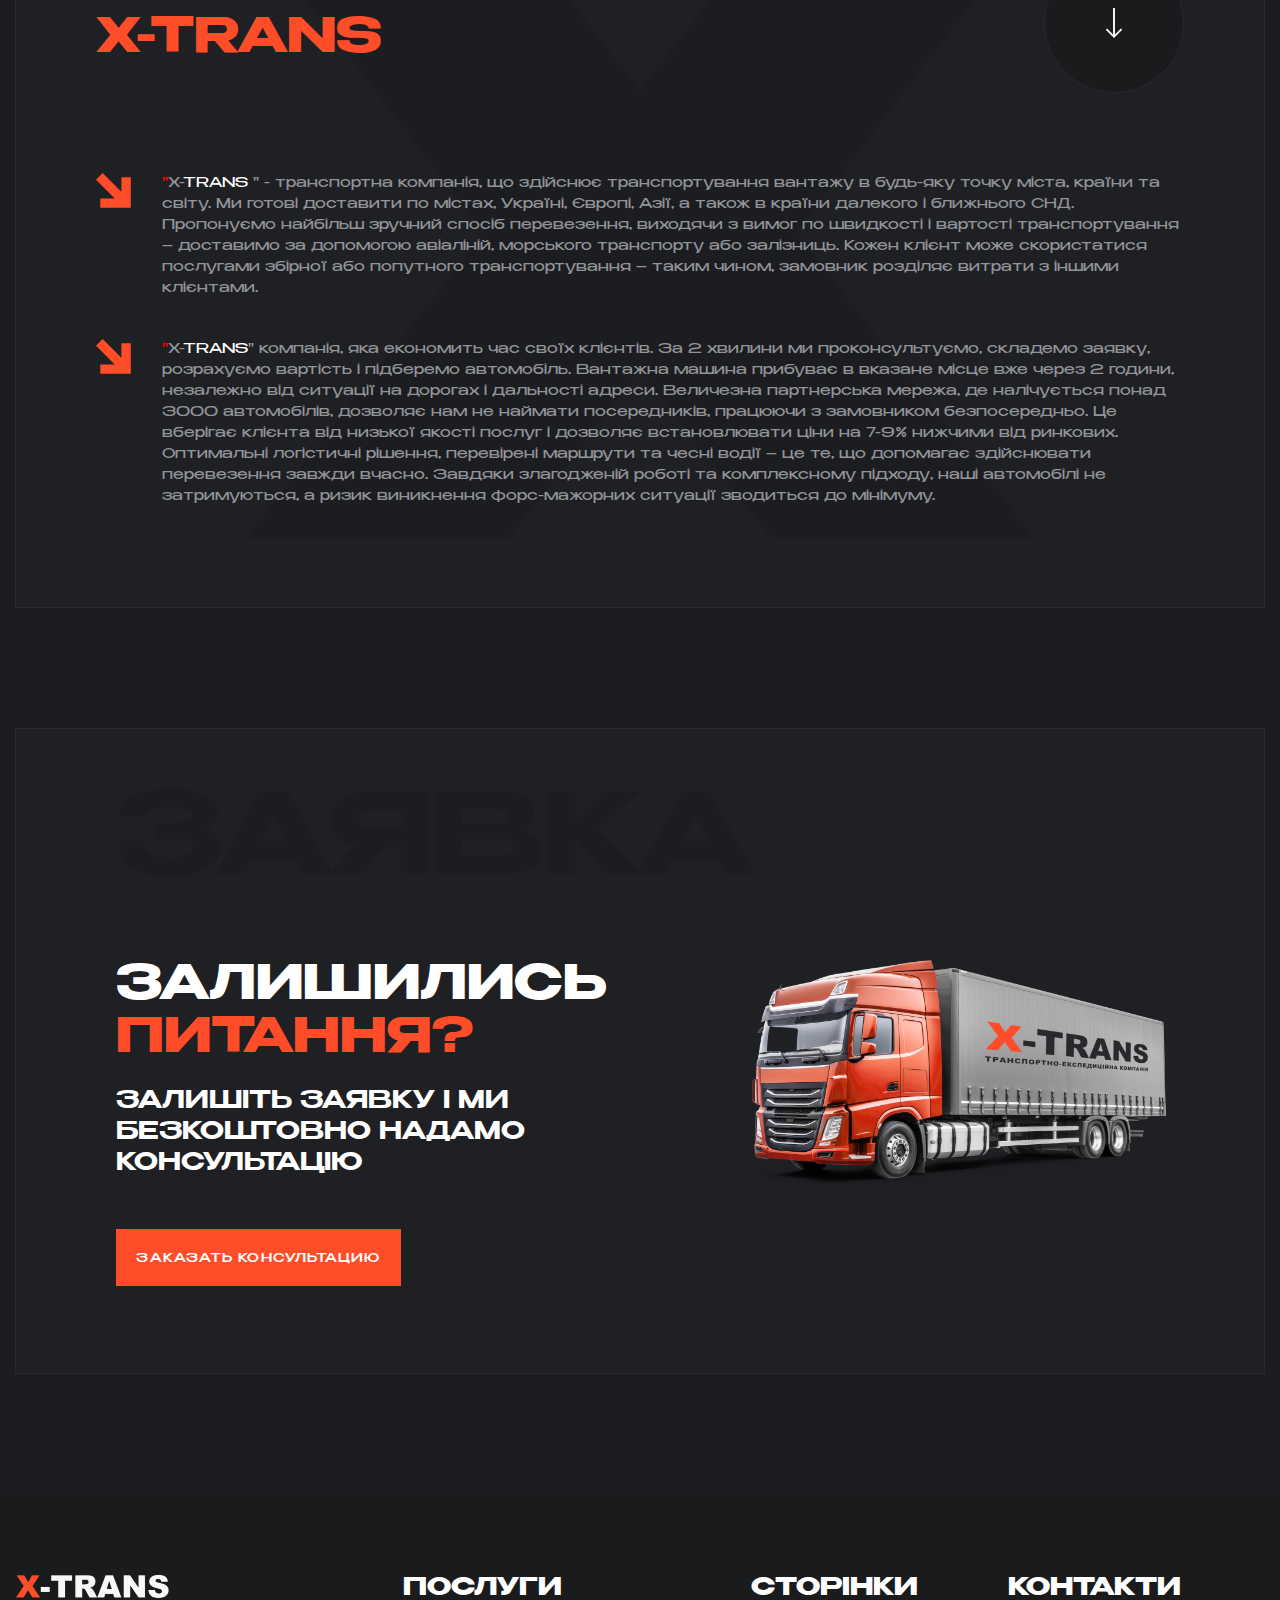
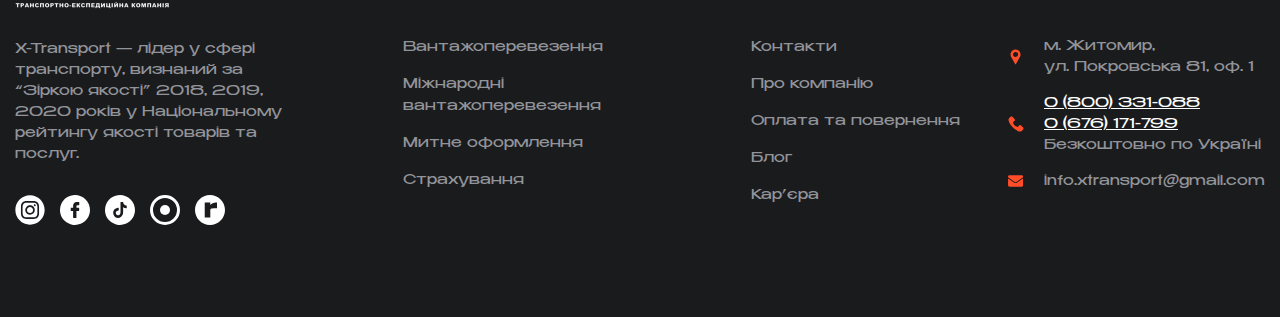
==== commit 7cc20353: "added redirect to main page when click logo" ====
--- a/index.html
+++ b/index.html
@@ -2762,7 +2762,9 @@
       <div class="container">
         <div class="footer__inner">
           <div class="footer__item">
-            <img class="footer__logo" src="images/logo.png" alt="logo" />
+            <a href="index.html">
+              <img class="footer__logo" src="images/logo.png" alt="logo" />
+            </a>
             <p class="footer__text">
               X-Transport — лідер у сфері транспорту, визнаний за “Зіркою якості” 2018, 2019, 2020
               років у Національному рейтингу якості товарів та послуг.
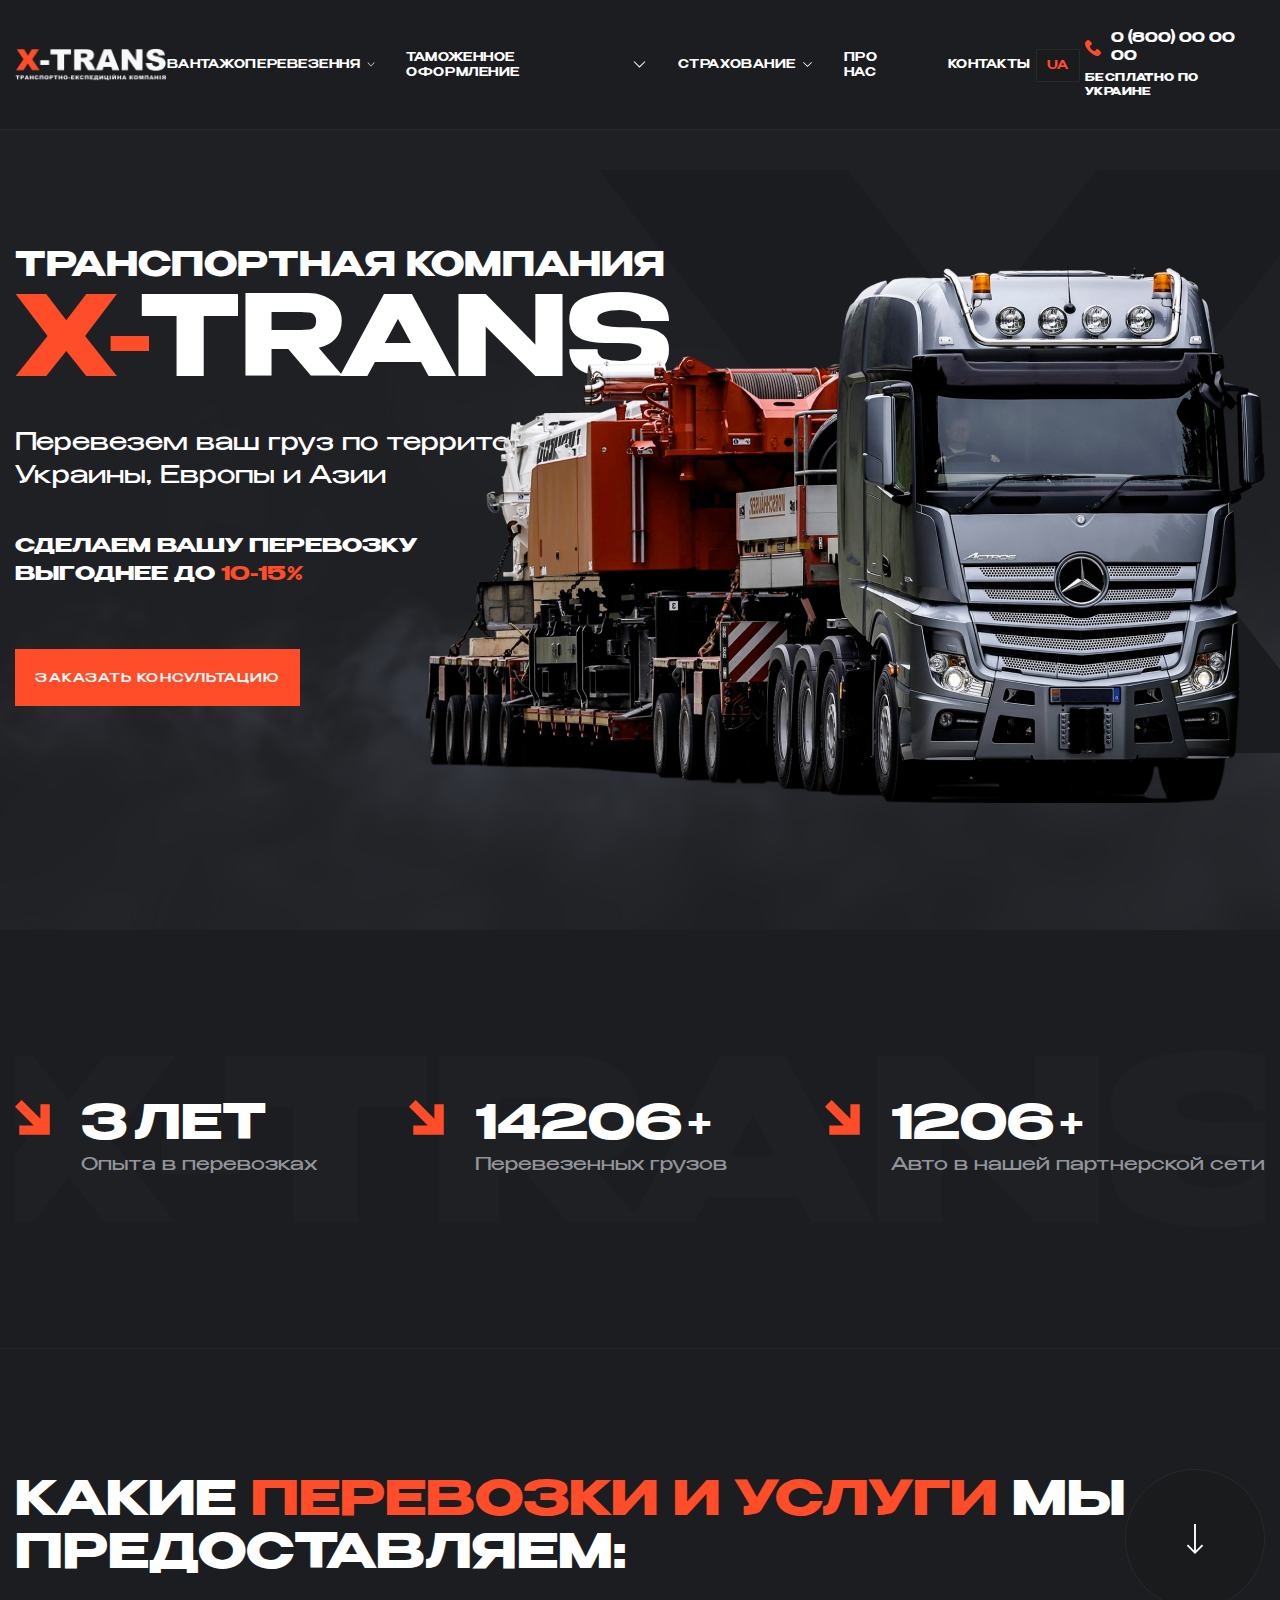
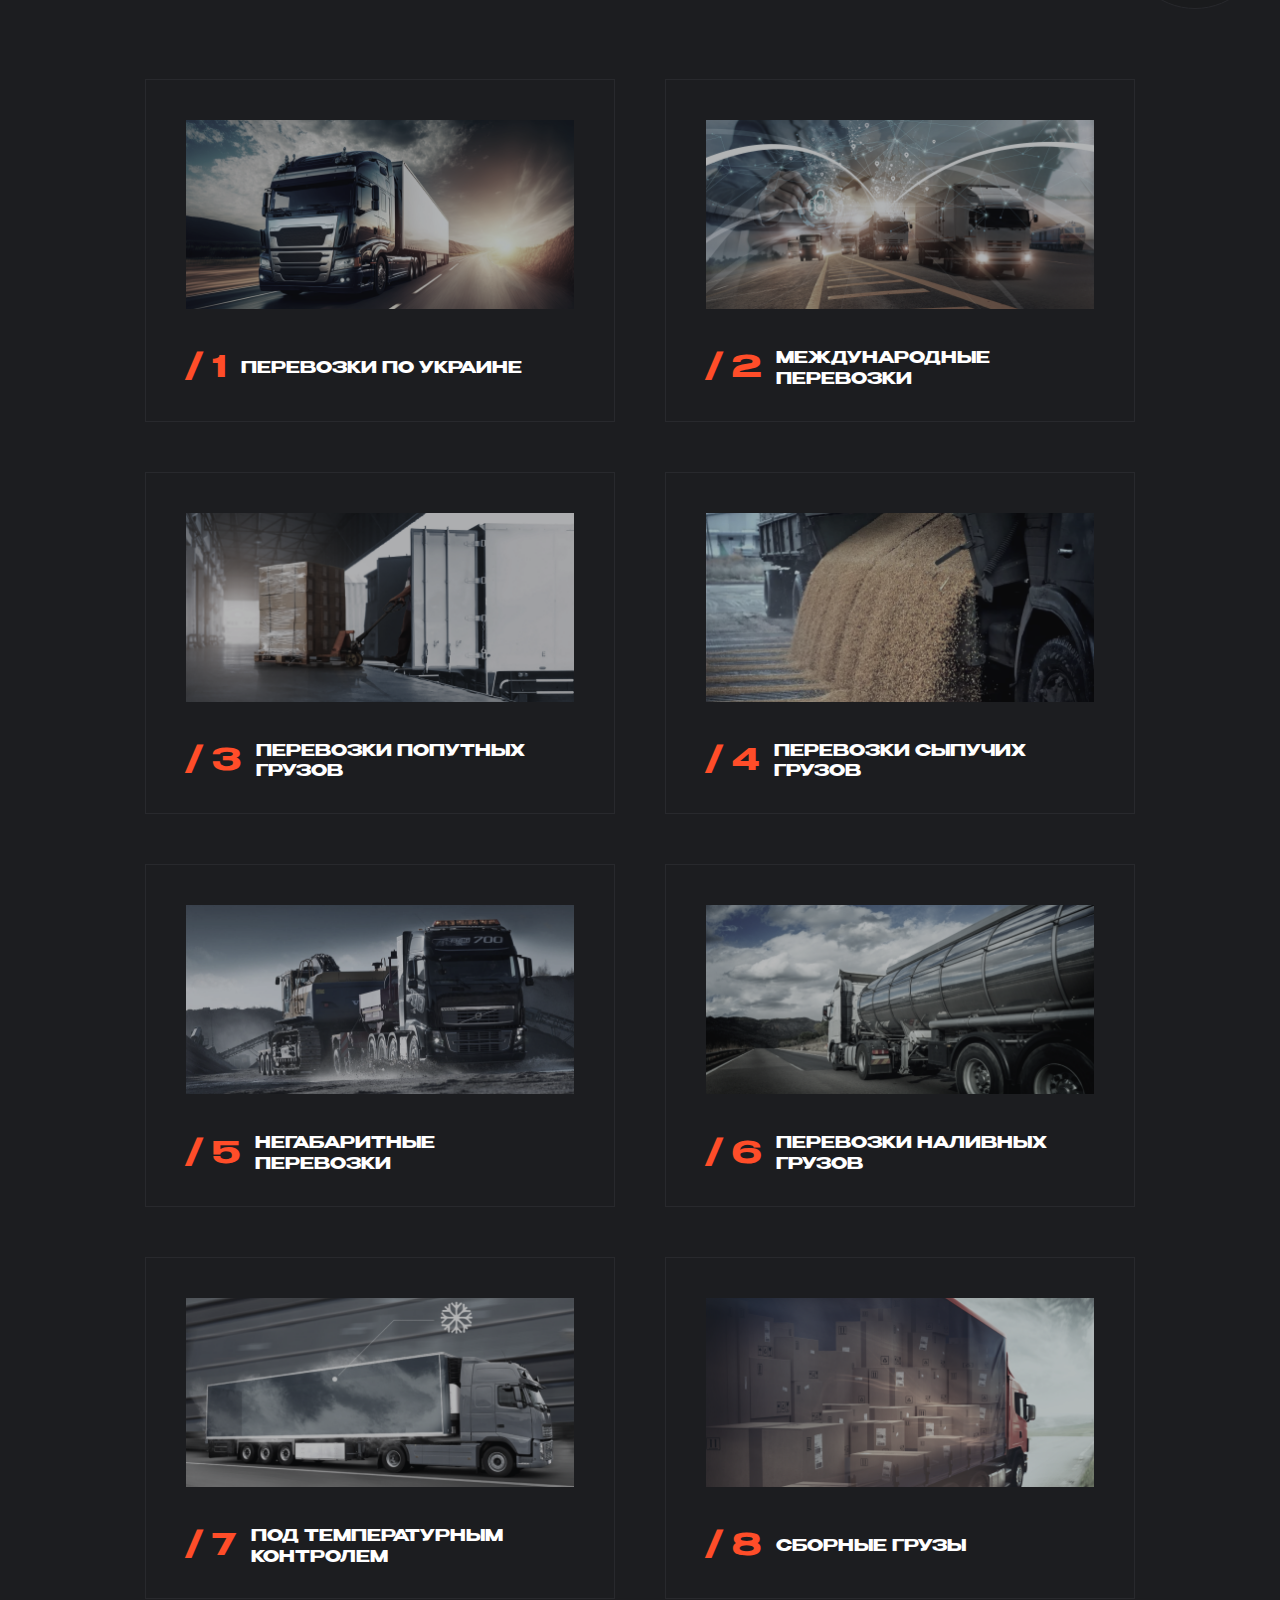
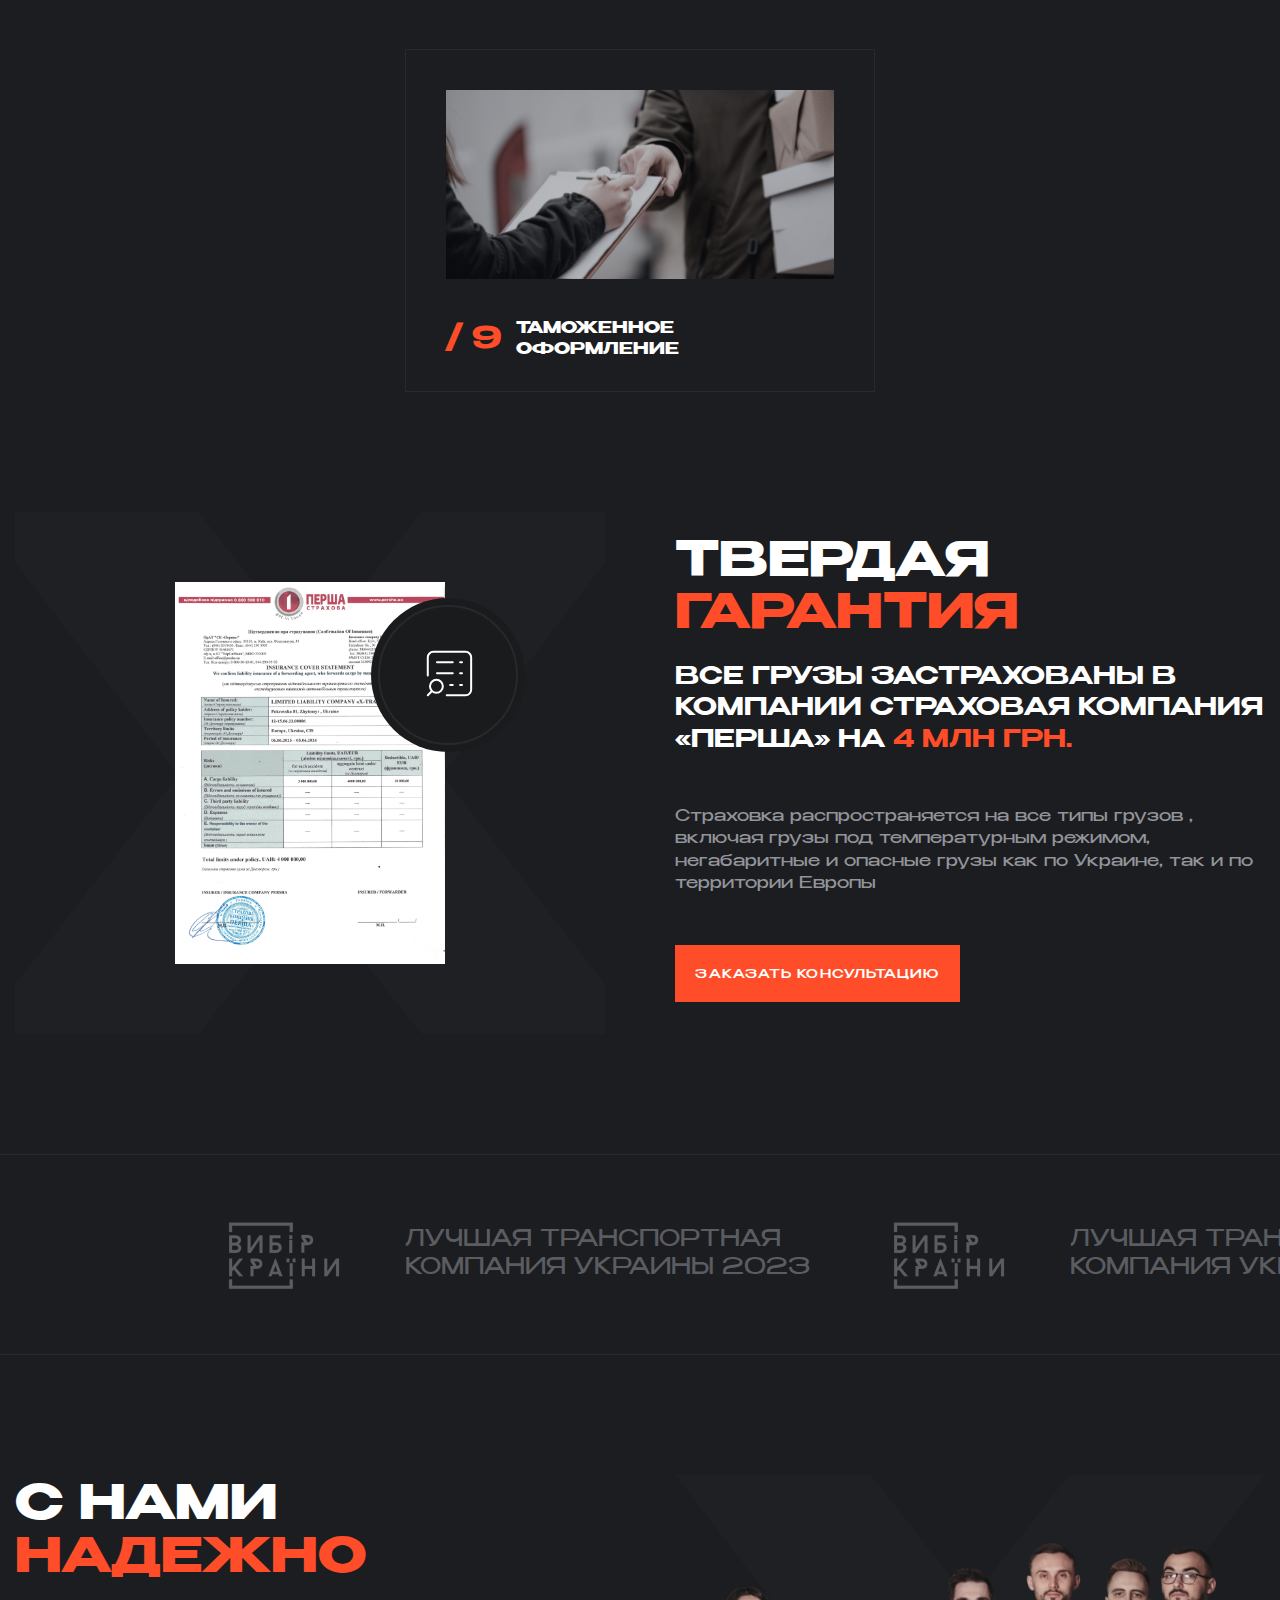
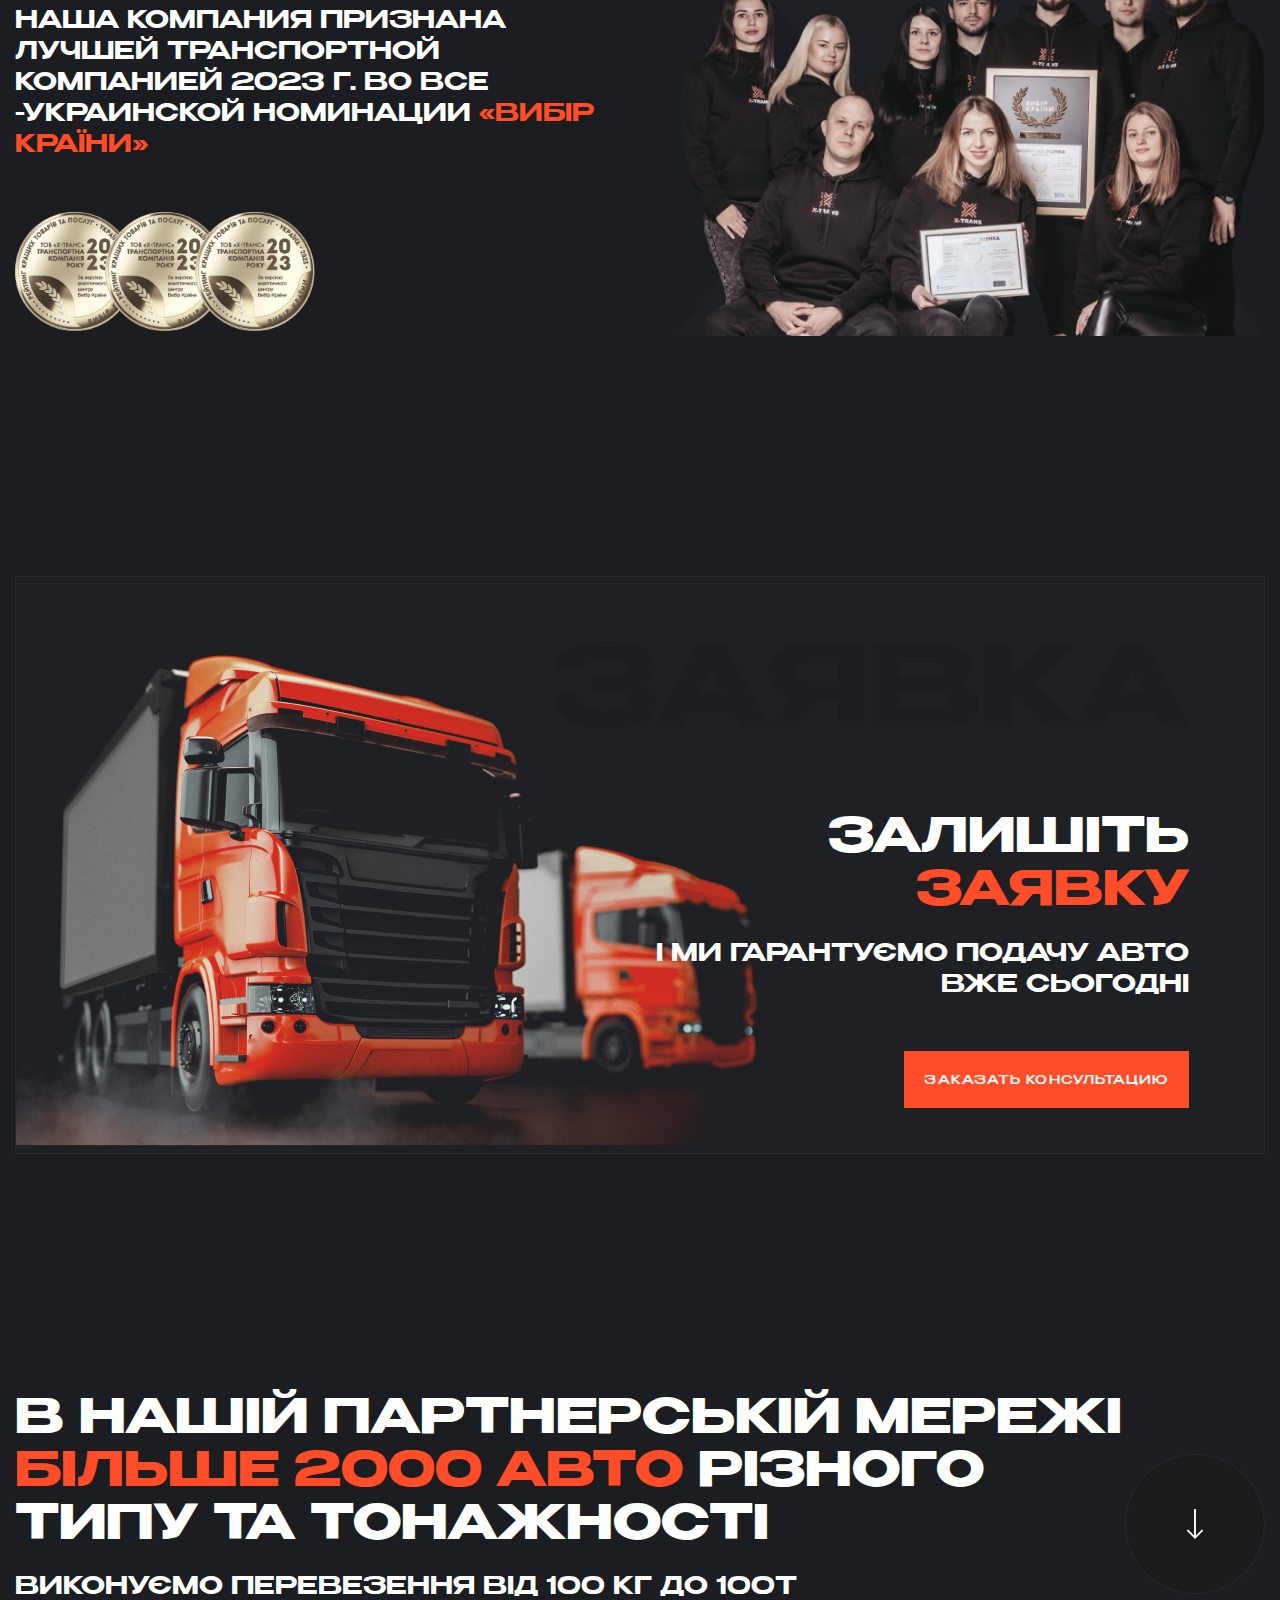
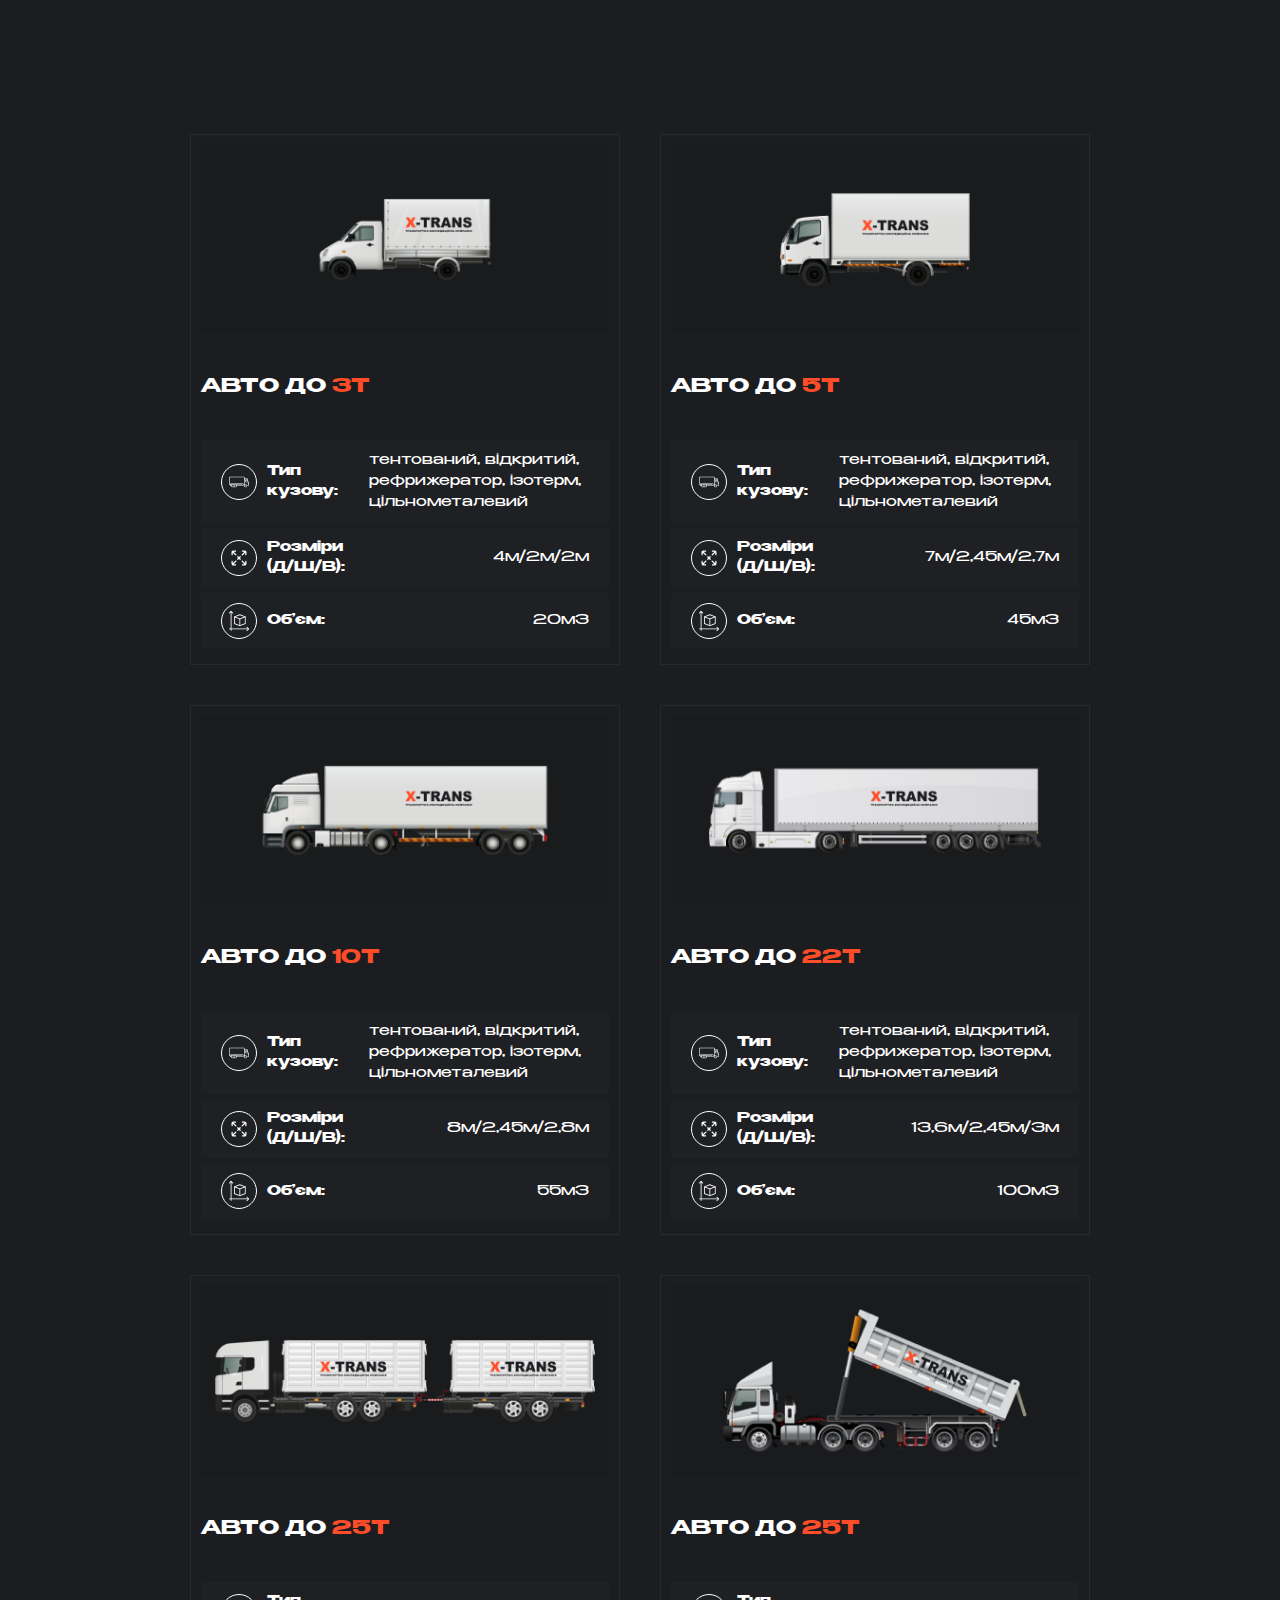
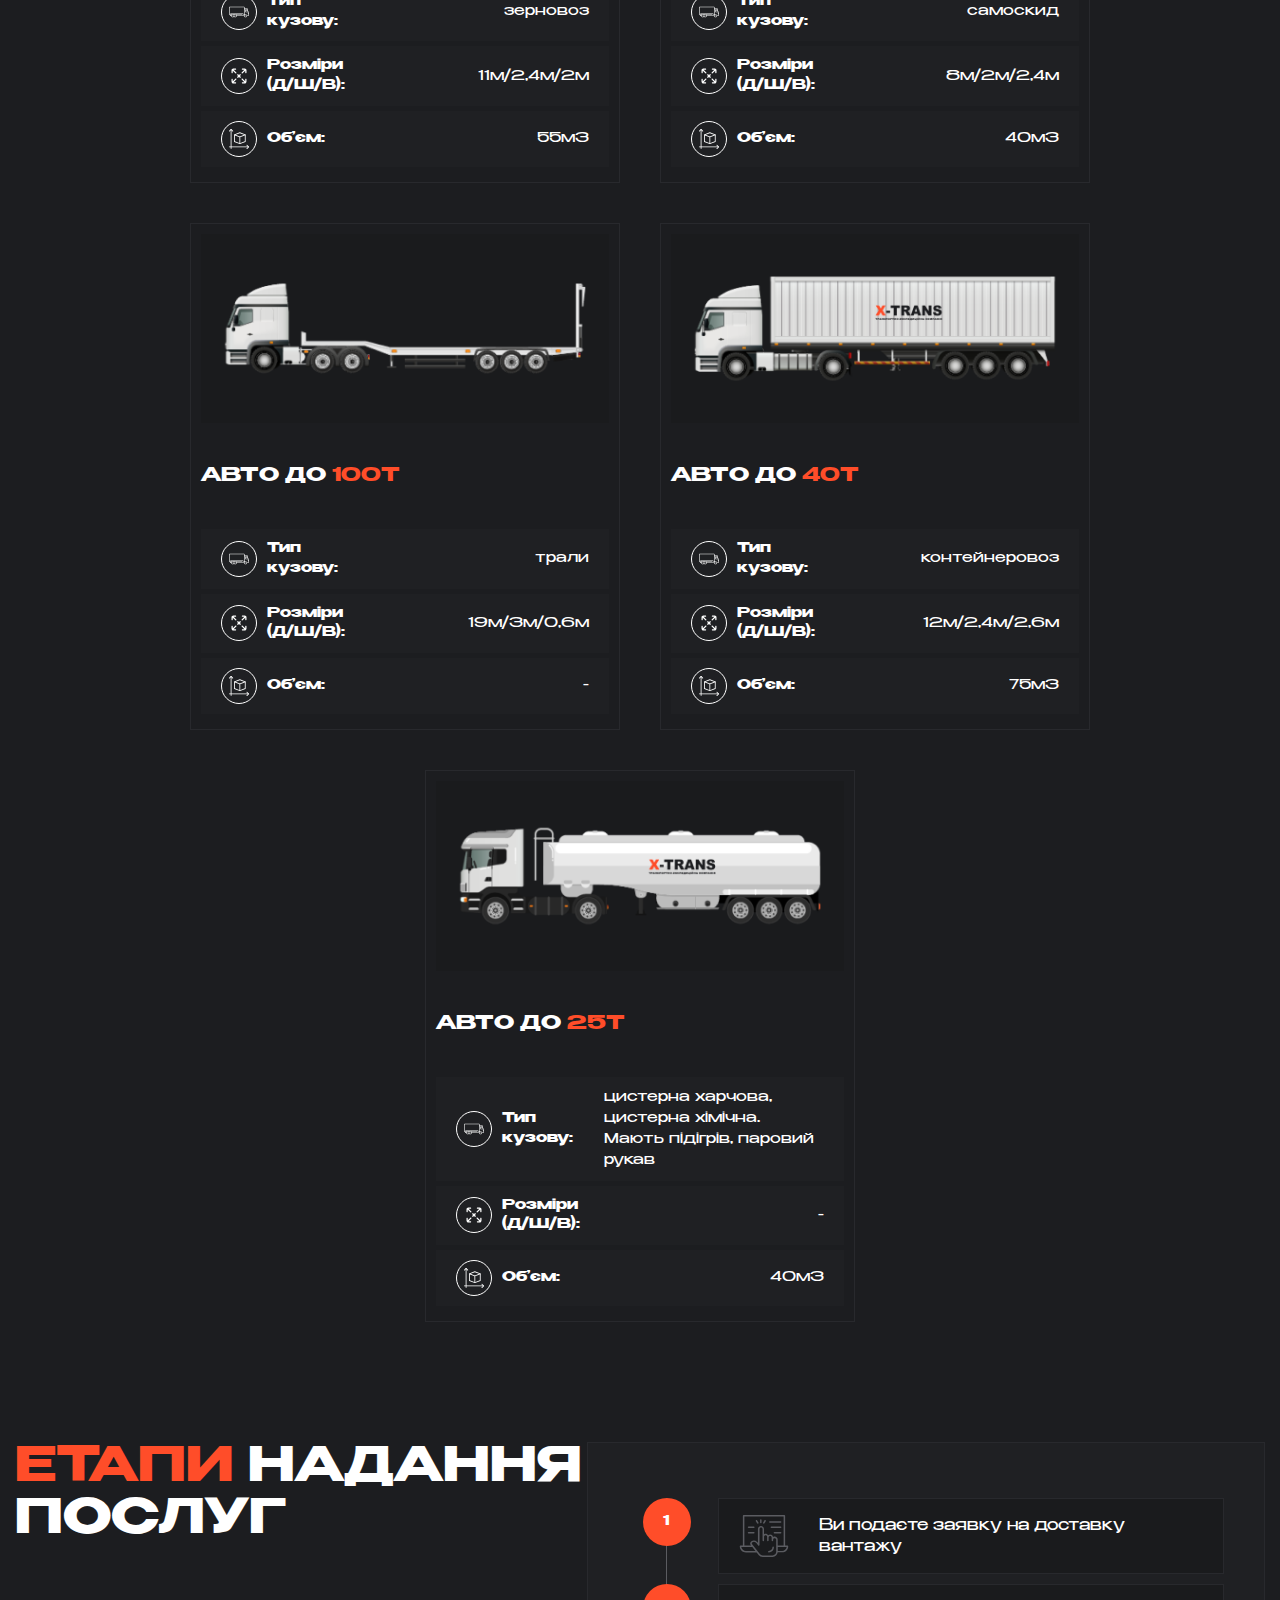
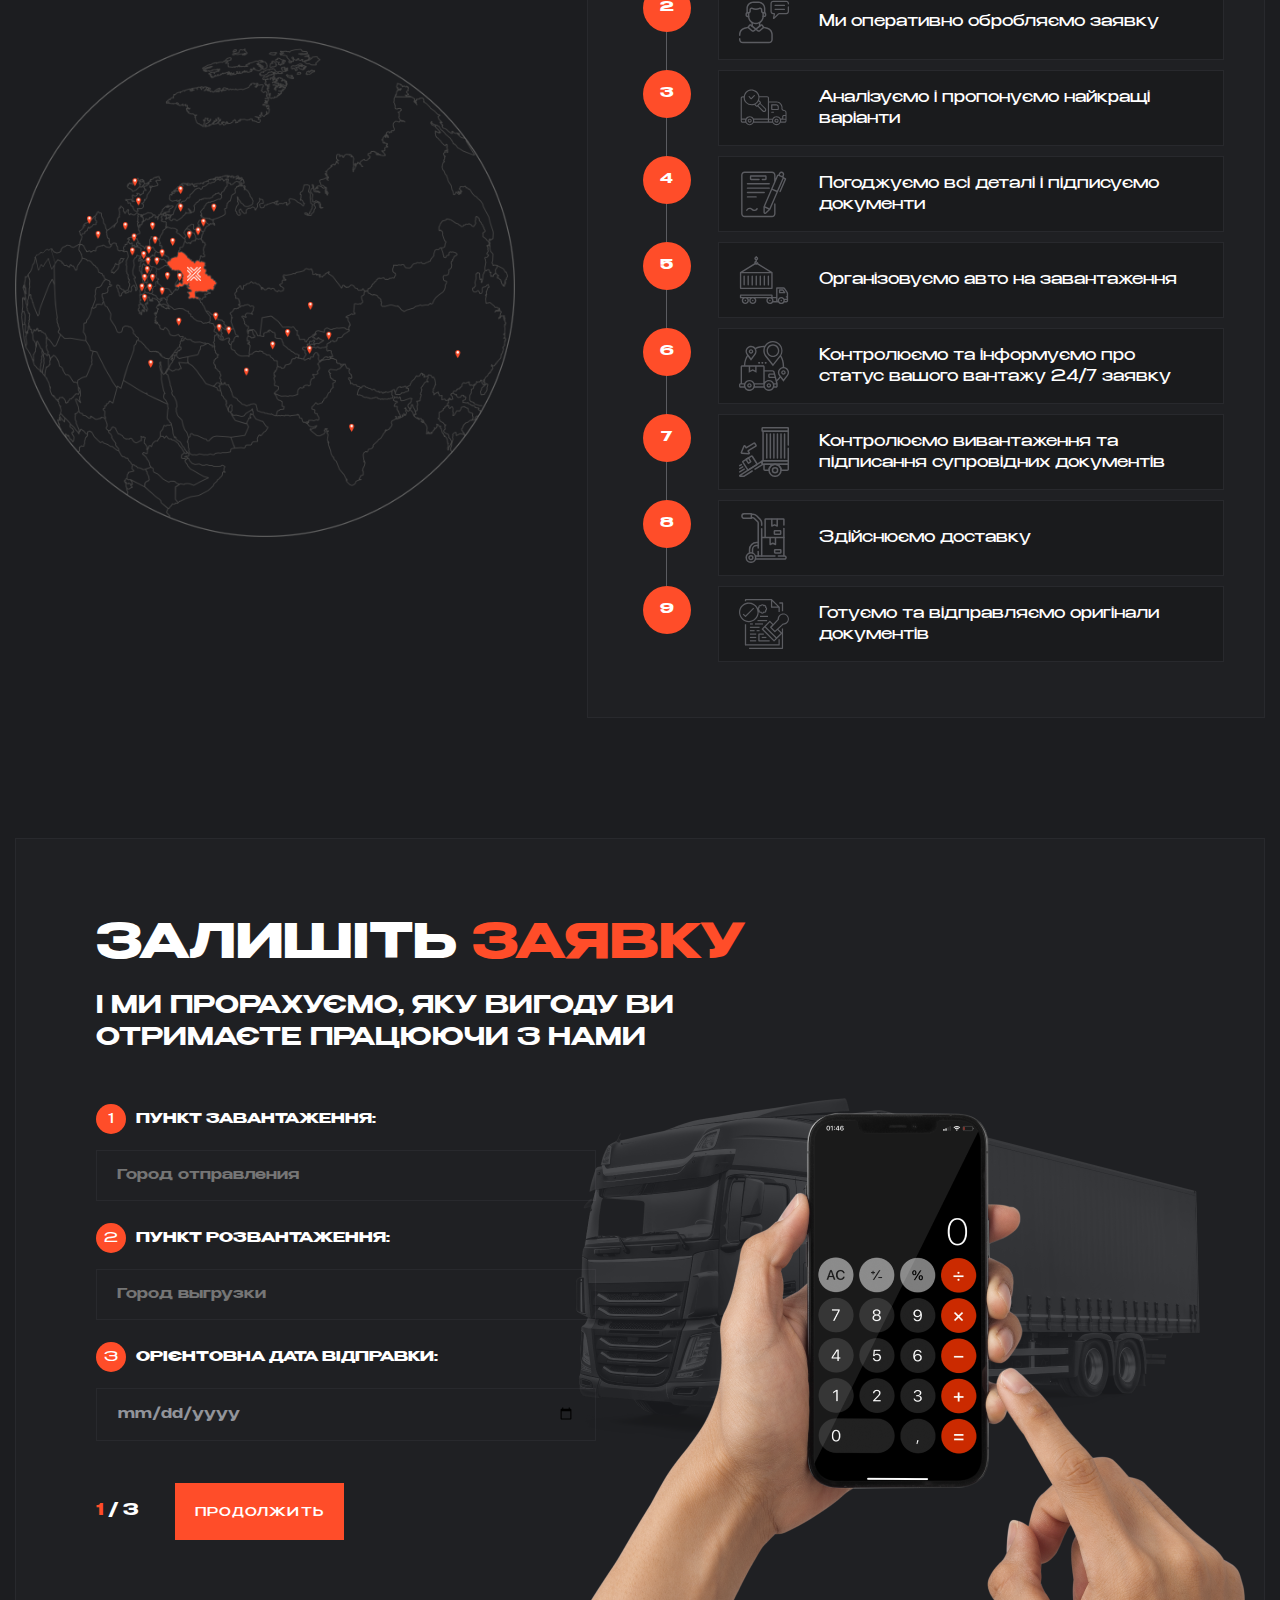
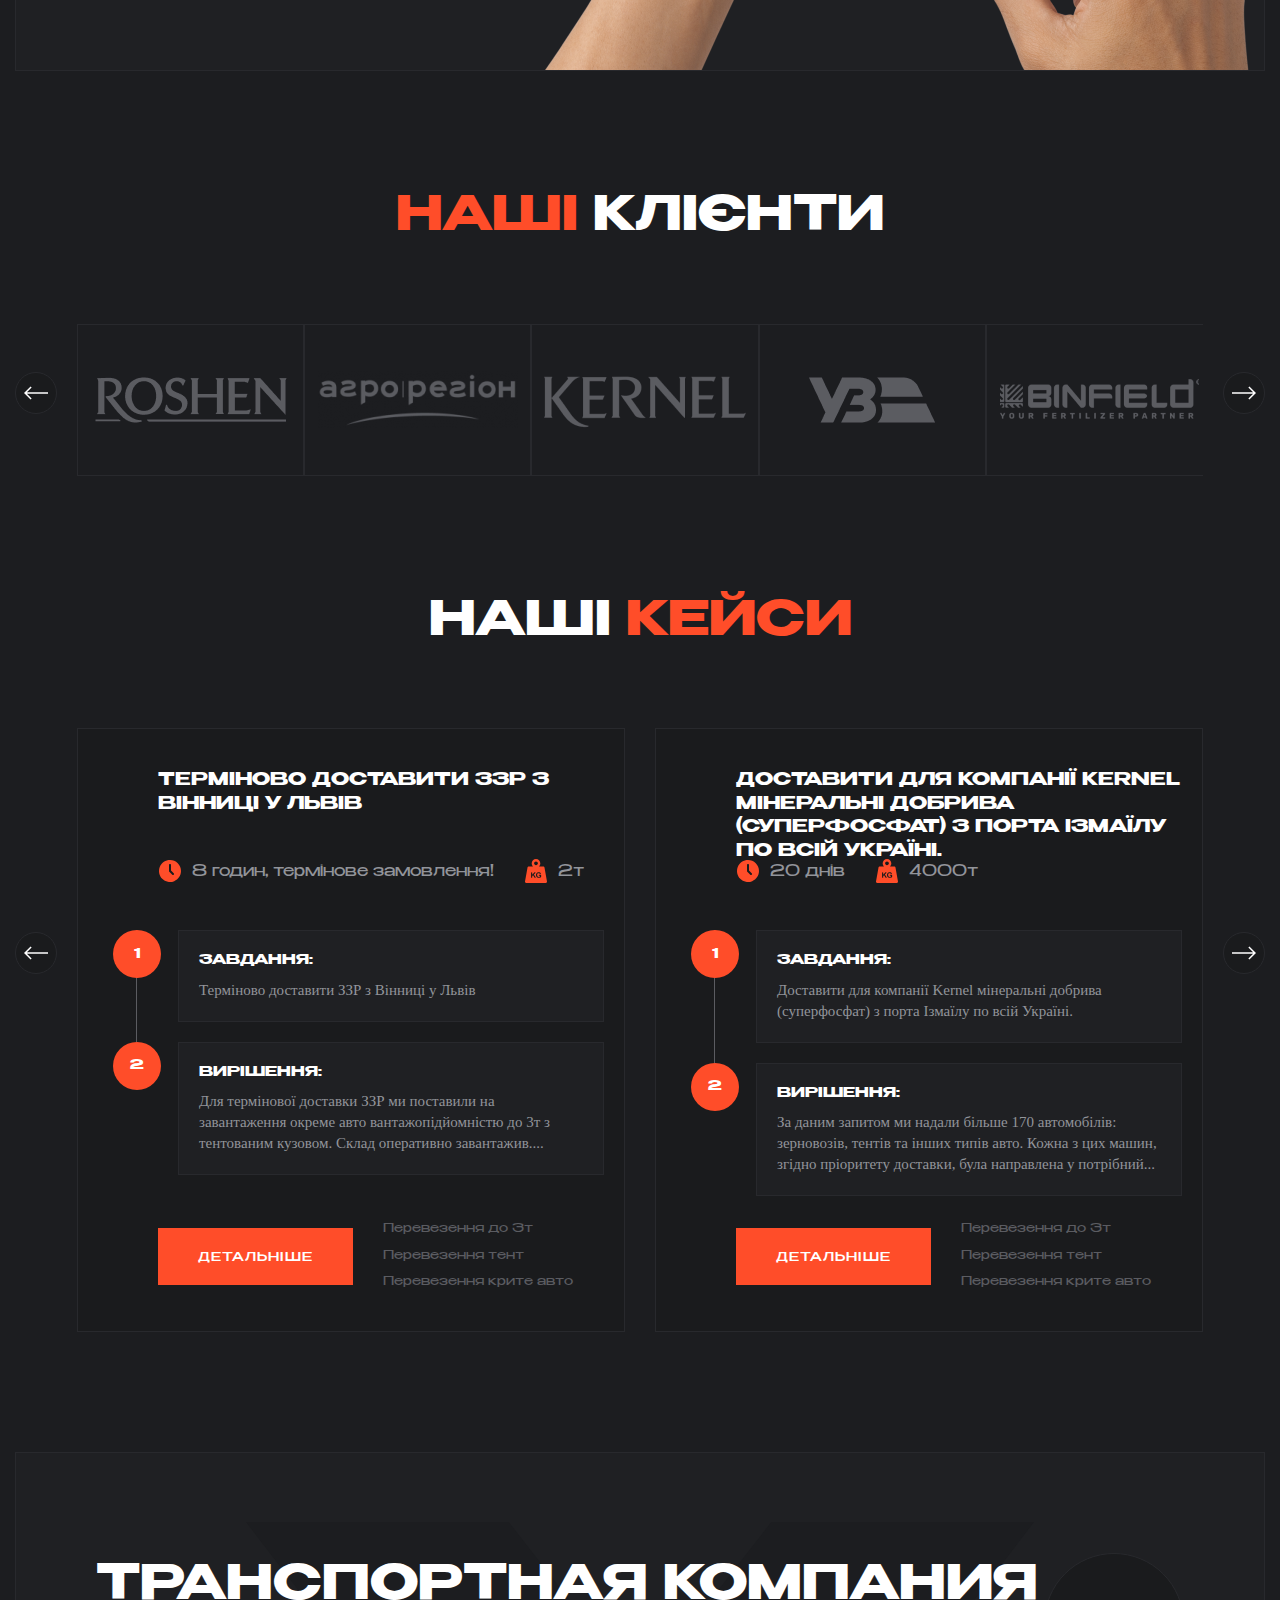
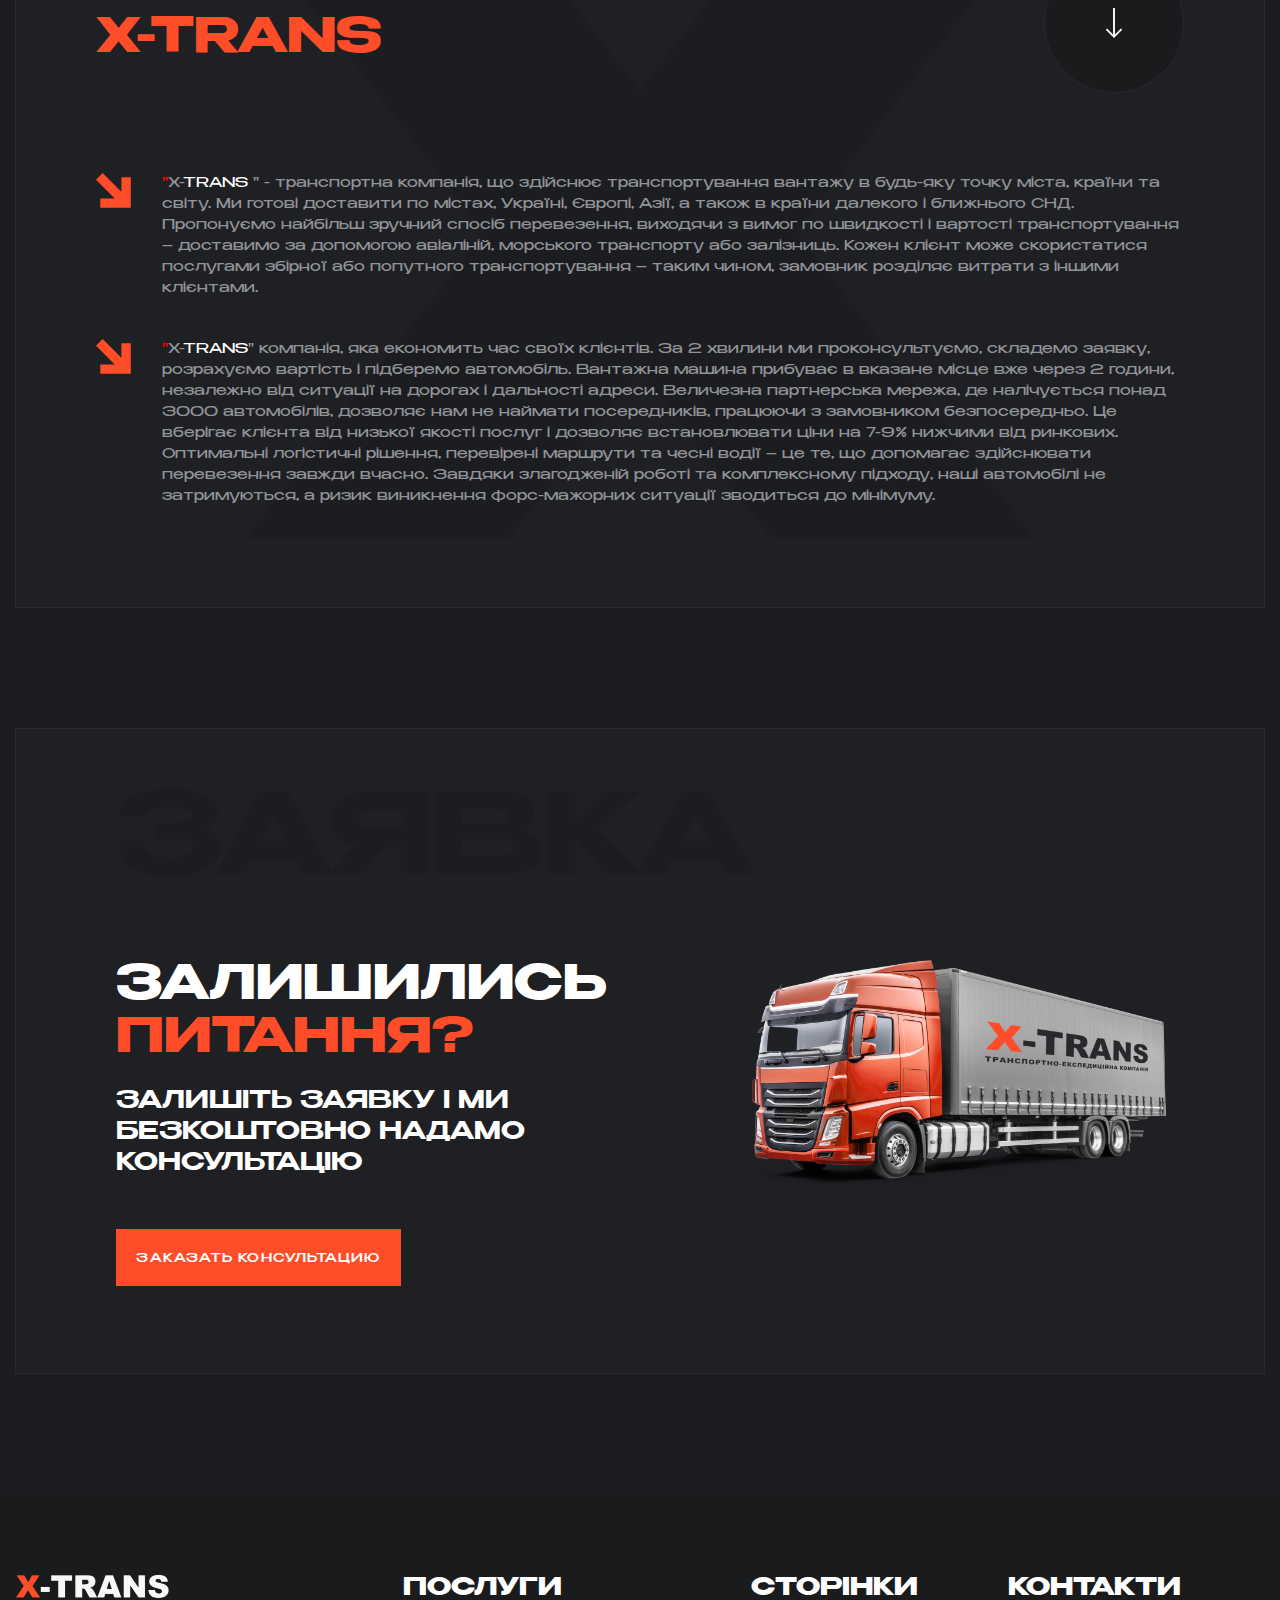
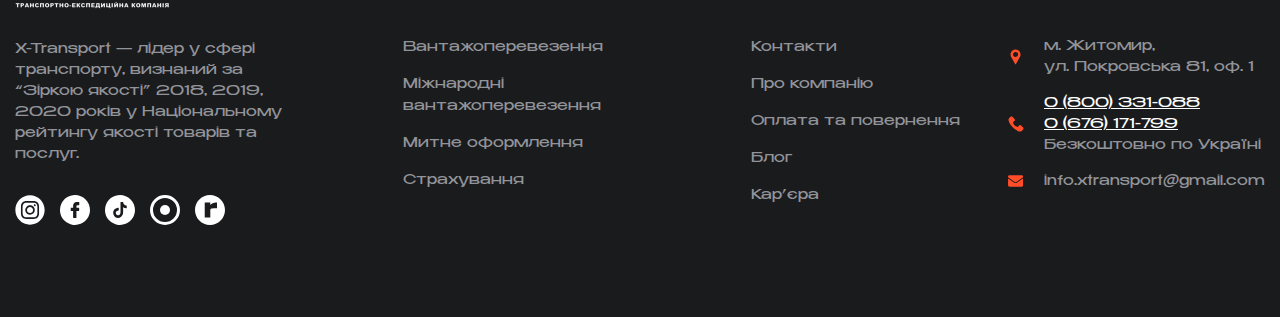
==== commit 1fe3f044: "added new styles for mobile menu" ====
--- a/index.html
+++ b/index.html
@@ -1,5 +1,5 @@
 <!DOCTYPE html>
-<html lang="en">
+<html lang="ua">
   <head>
     <meta charset="UTF-8" />
     <meta name="viewport" content="width=device-width, initial-scale=1.0" />
@@ -640,7 +640,7 @@
           </nav>
 
           <div class="lang-wrap">
-            <a class="nav__link active" id="lang" href="#"> UA </a>
+            <a class="nav__link lang active" id="lang" href="#"> UA </a>
 
             <a id="burger-btn" class="burger" href="#" onclick="toggleMenu()">
               <span></span>
@@ -1414,10 +1414,10 @@
                 </ul>
               </li>
               <li class="nav__item">
-                <a class="nav__link nav__link--burger" href="#"> Про нас </a>
+                <a class="nav__link nav__link--burger burger__item-top" href="#"> Про нас </a>
               </li>
               <li class="nav__item">
-                <a class="nav__link nav__link--burger" href="#"> Контакты </a>
+                <a class="nav__link nav__link--burger burger__item-top" href="#"> Контакты </a>
               </li>
             </ul>
 
@@ -2499,7 +2499,6 @@
               <div class="swiper-slide client-slide">
                 <img src="images/clients/12.png" alt="client img" />
               </div>
-
             </div>
           </div>
         </div>
--- a/css/style.css
+++ b/css/style.css
@@ -319,7 +319,7 @@
   display: flex;
   align-items: center;
   justify-content: center;
-  right: 0;
+  right: 8px;
   top: 2px;
   opacity: 0;
   height: 100%;
@@ -399,15 +399,15 @@
   margin-right: 5px;
 }
 
-.nav__link.active {
+.lang.active {
   color: #ff4d29;
   z-index: 9999;
 }
 
 #lang {
-  border: 1px solid var(--Stroke, #28292D);
-background: #1A1B1D;
-padding: 10px;
+  border: 1px solid var(--Stroke, #28292d);
+  background: #1a1b1d;
+  padding: 10px;
 }
 
 .phone-number {
@@ -642,7 +642,7 @@
 .burger-sub-3.active {
   display: flex;
   flex-direction: column;
-  gap: 10px;
+  gap: 25px;
   padding-top: 20px;
 }
 
@@ -653,11 +653,29 @@
 .burger__item-top {
   display: flex;
   align-items: flex-start;
-}
-
+  justify-content: space-between;
+  width: 100%;
+  max-width: 340px;
+  border: 1px solid var(--Stroke, #28292d);
+  background: var(--light-dark-bg, #1f2023);
+  padding: 20px 10px;
+}
 
 .burger__item-top a:first-child {
   margin-right: 5px;
+}
+
+.burger__item-top.active {
+  background-color: #FF4D29;
+}
+
+.burger__item-top.active .drop-menu {
+  rotate: 180deg;
+  transition: all .2s ease;
+}
+
+.burger__item-top a {
+  color: #fff;
 }
 
 .burger__item {
@@ -761,7 +779,7 @@
   font-style: normal;
   font-weight: 400;
   line-height: normal;
-  max-width: 455px;
+  max-width: 555px;
   margin-bottom: 40px;
 }
 
@@ -2493,7 +2511,6 @@
     right: 25px;
     transition: all 0.3s;
     cursor: pointer;
-
   }
 
   .burger:before {
@@ -2529,7 +2546,7 @@
     z-index: 9999;
   }
 
-  .nav__link.active {
+.lang.active {
     margin-right: 0;
     margin-left: 50px;
   }
